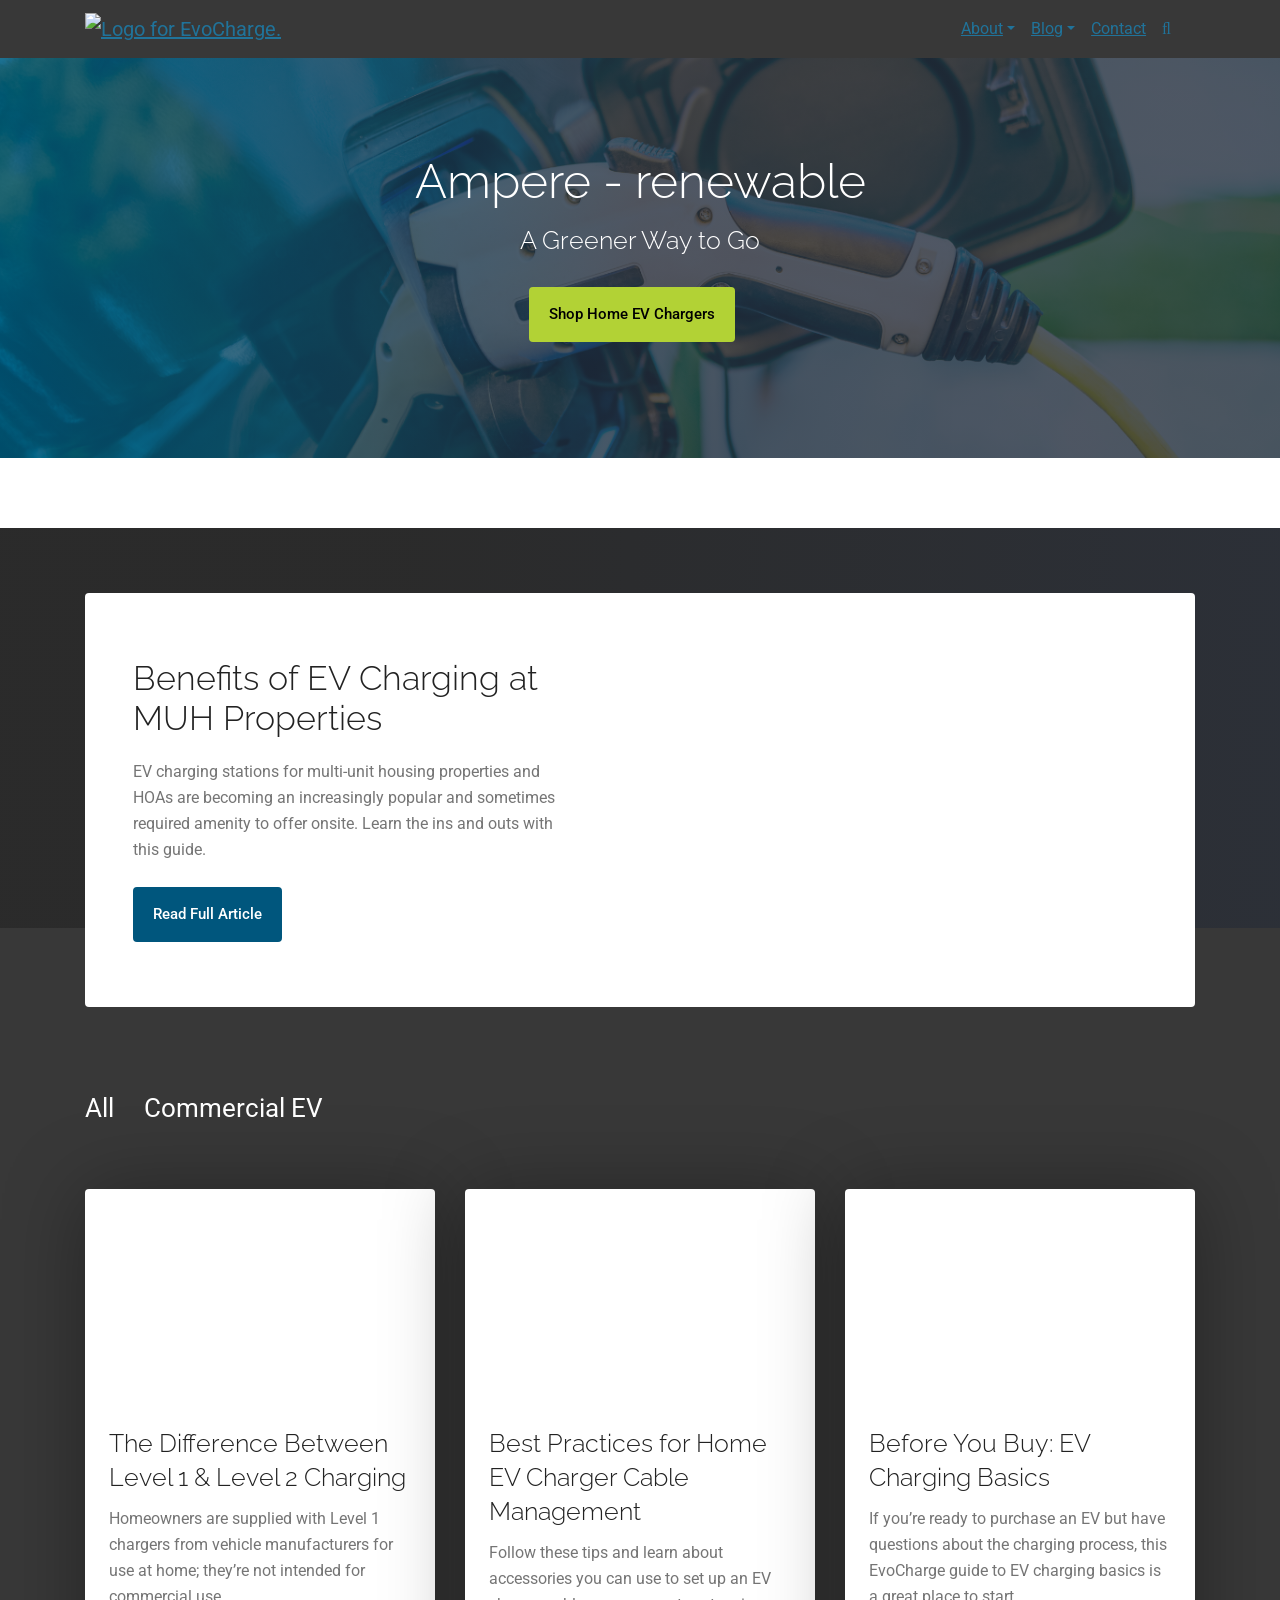
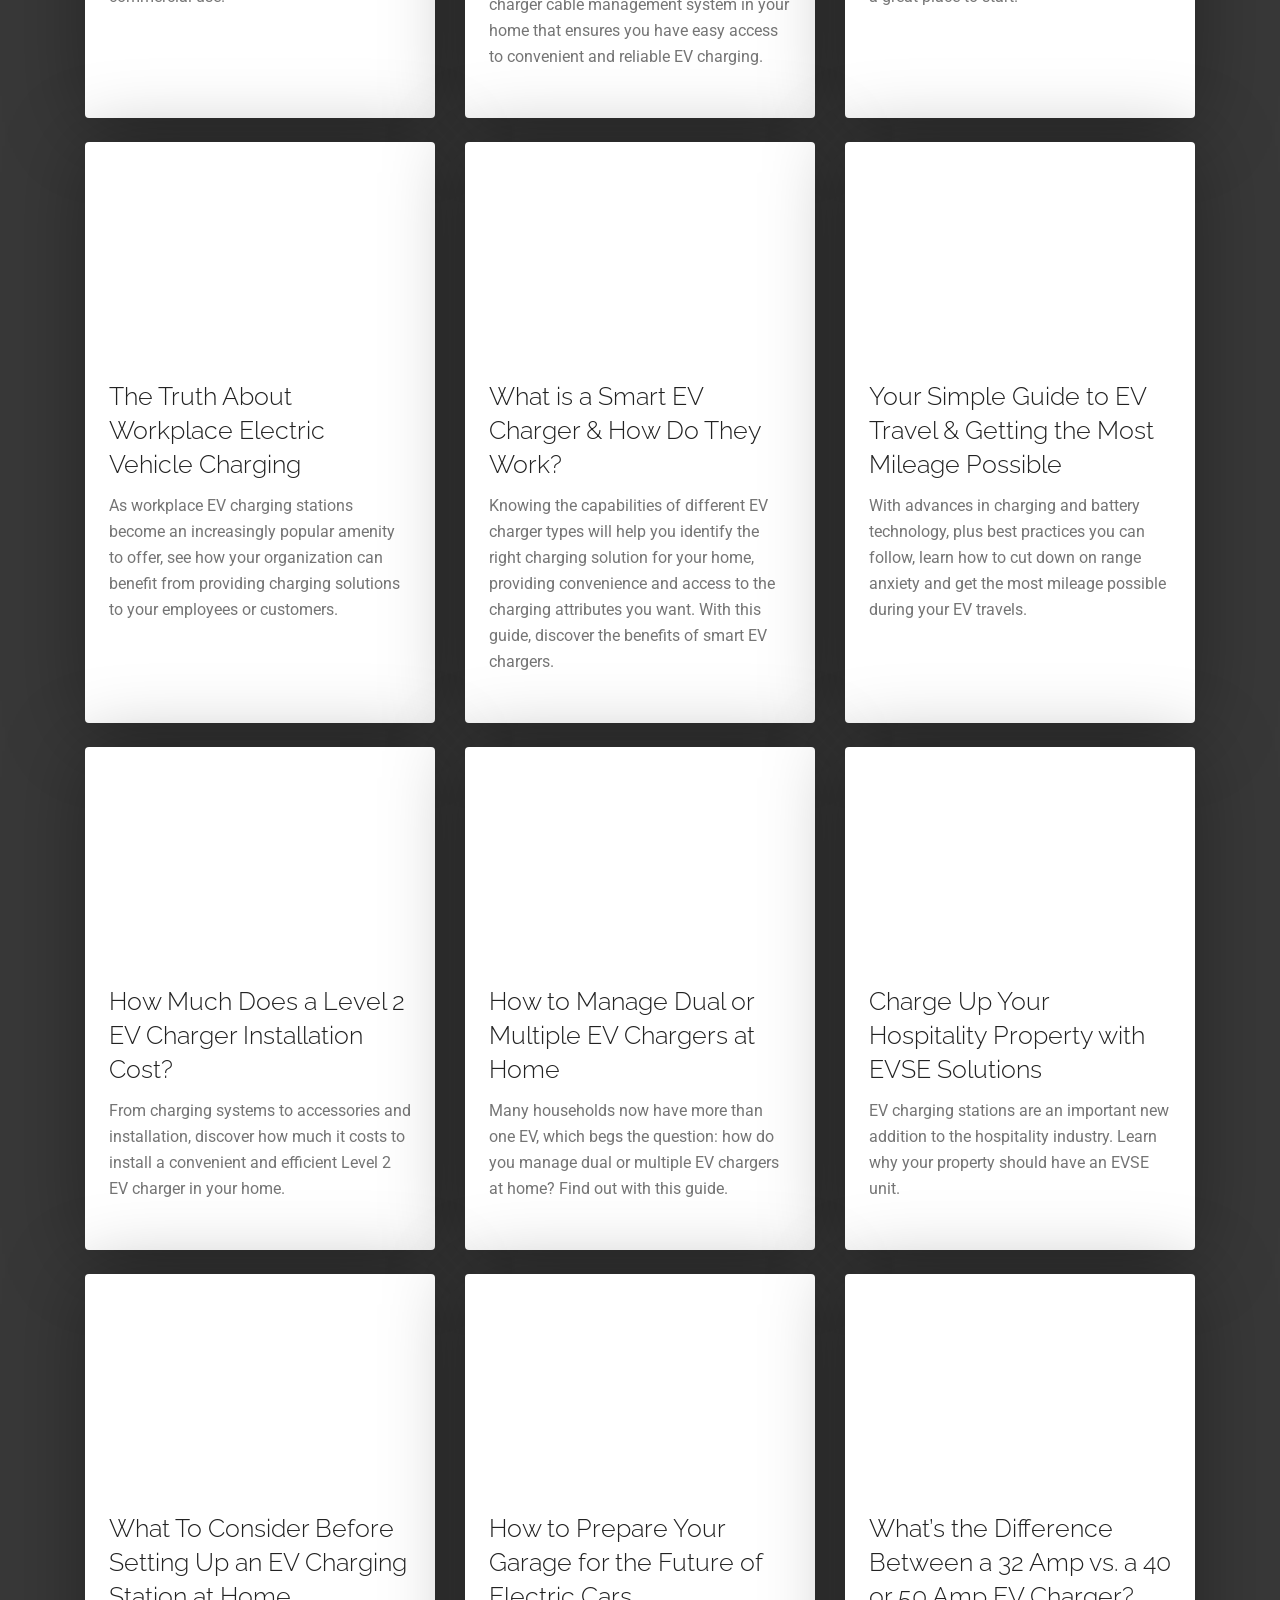
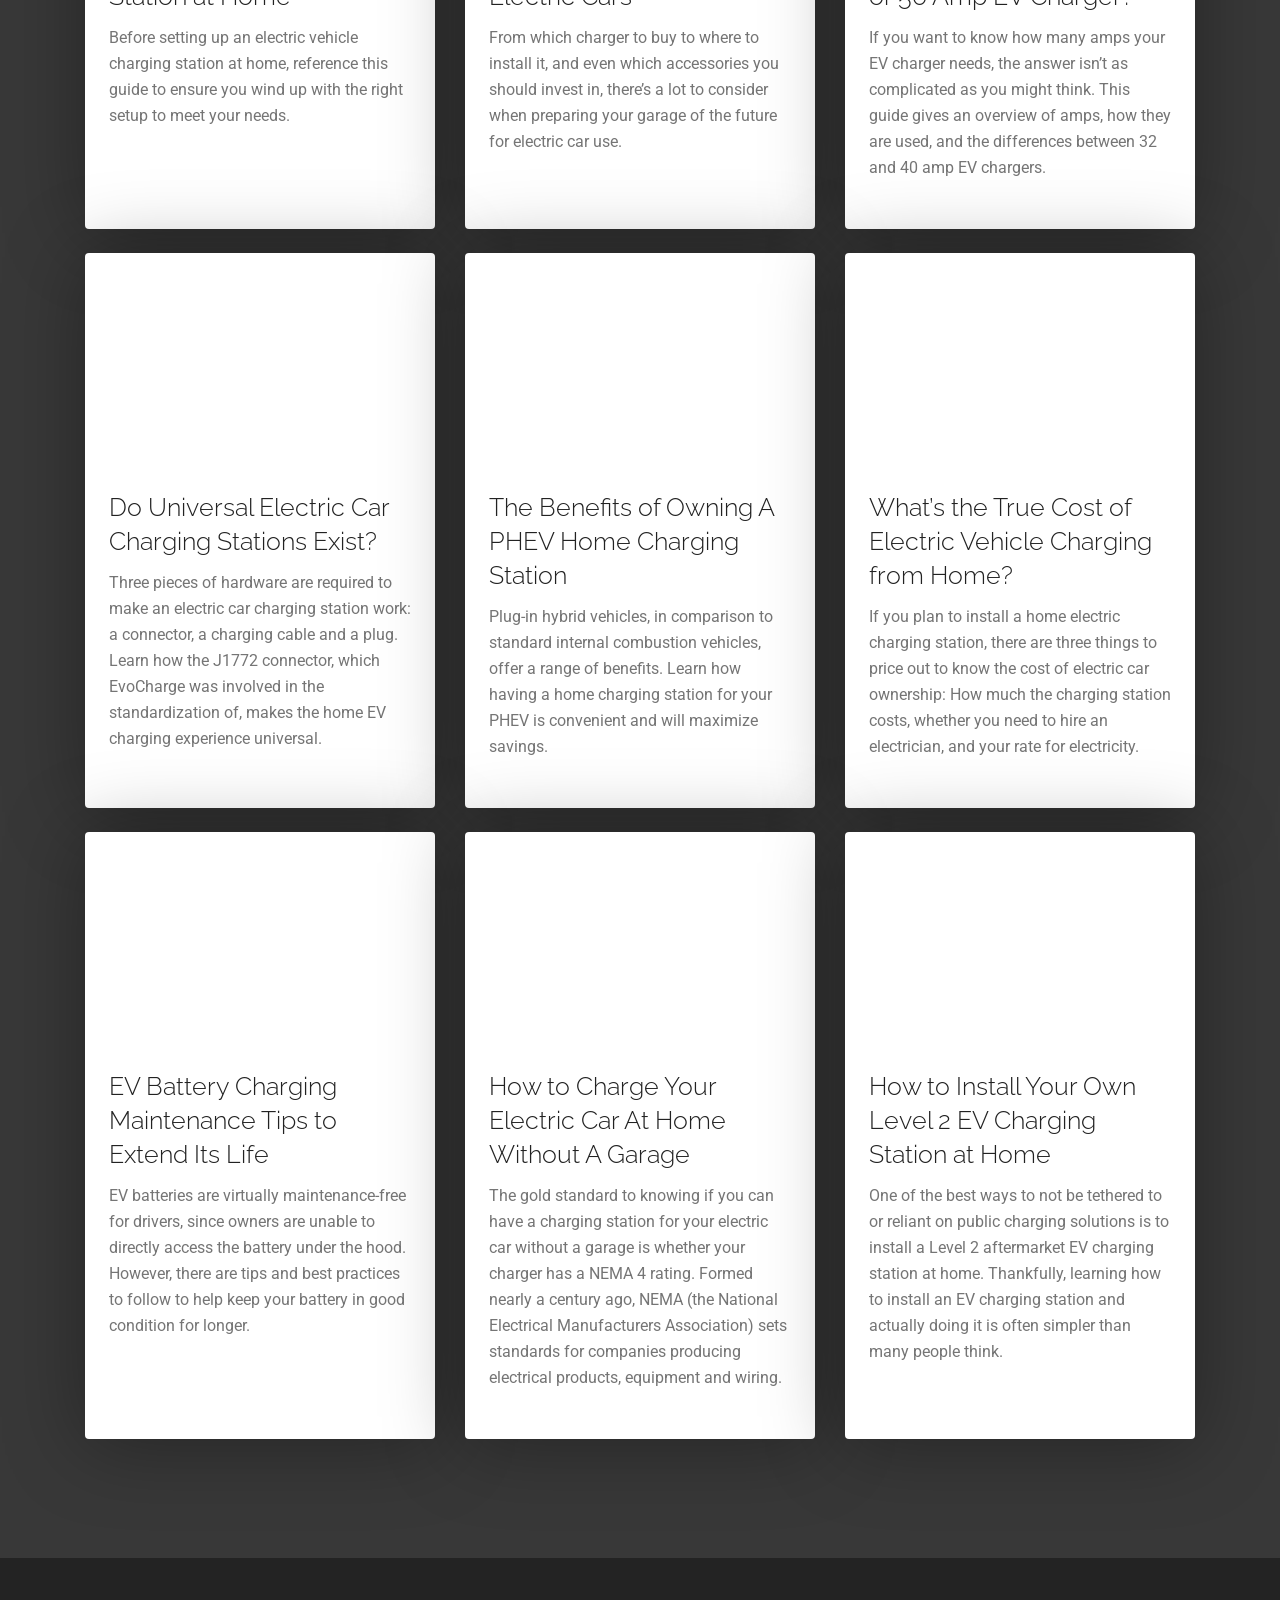
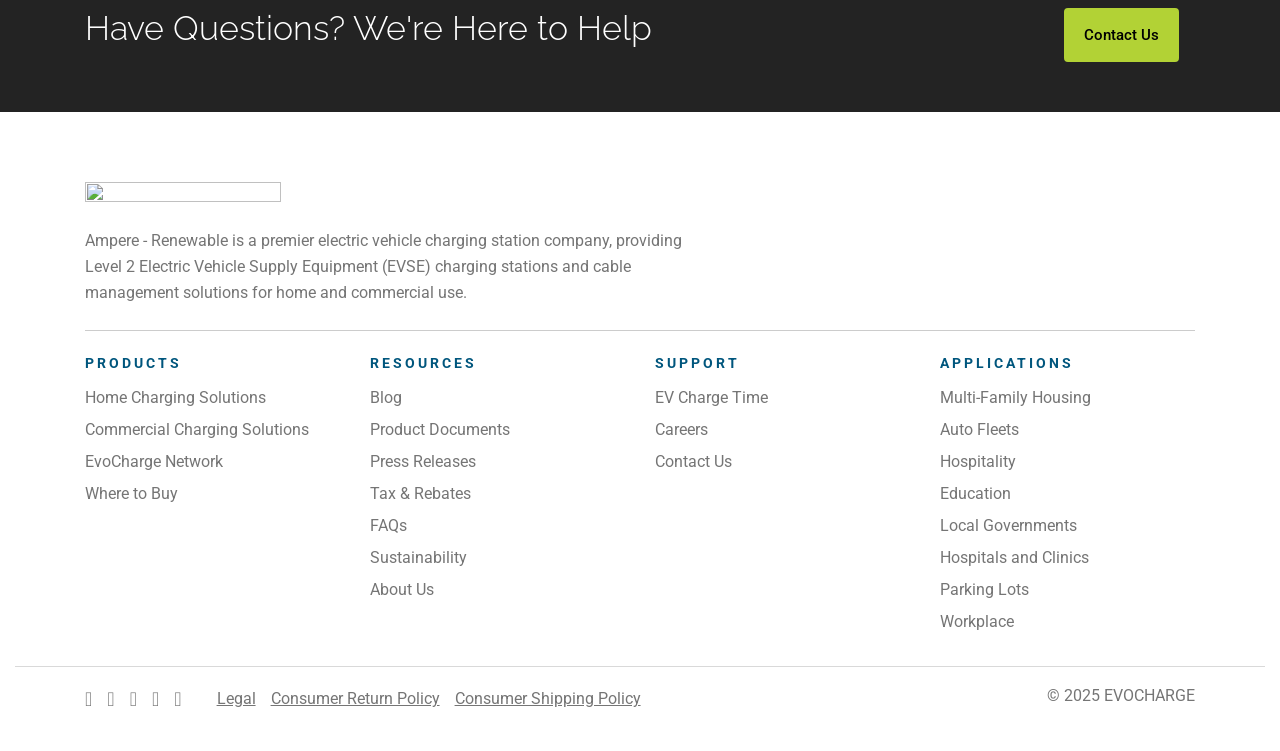
==== index.html @ 539e7000 "Update index.html" ====
<!DOCTYPE html><html lang="en-US" dir="ltr"><head>
	<meta charset="UTF-8">
	<meta name="viewport" content="width=device-width, initial-scale=1">
	<meta name="facebook-domain-verification" content="o7pepj45uoqfa24l584joocfqp0qdh">
	<link rel="profile" href="http://gmpg.org/xfn/11">
	<link rel="pingback" href="https://evocharge.com/xmlrpc.php">

	<!--preload custom font-->
<!-- use these when we have fonts
	<link rel="preload" as="font" crossorigin="anonymous" href="SpaceGrotesk-Regular.woff2">
	<link rel="preload" as="font" crossorigin="anonymous" href="SpaceGrotesk-SemiBold.woff2">-->

	<link rel="preconnect" href="https://fonts.gstatic.com">
	<link href="https://fonts.googleapis.com/css2?family=Raleway:ital,wght@0,400;0,500;0,700;1,400&family=Roboto:wght@300;400;500;700&display=swap" rel="stylesheet">

	<meta name="robots" content="index, follow, max-image-preview:large, max-snippet:-1, max-video-preview:-1">
	<style>img:is([sizes="auto" i], [sizes^="auto," i]) { contain-intrinsic-size: 3000px 1500px }</style>
	
<!-- Google Tag Manager for WordPress by gtm4wp.com -->
<script data-cfasync="false" data-pagespeed-no-defer="">
	var gtm4wp_datalayer_name = "dataLayer";
	var dataLayer = dataLayer || [];
	const gtm4wp_use_sku_instead = false;
	const gtm4wp_currency = 'USD';
	const gtm4wp_product_per_impression = 10;
	const gtm4wp_clear_ecommerce = false;
</script>
<!-- End Google Tag Manager for WordPress by gtm4wp.com -->
	<!-- This site is optimized with the Yoast SEO plugin v25.0 - https://yoast.com/wordpress/plugins/seo/ -->
	<title>Ampere - Renewable</title>
	<meta name="description" content="If you’re looking for a faster Level 2 EV charging solution for your home or commercial property, EvoCharge has the complete solution for you. Learn more here.">
	<link rel="canonical" href="https://evocharge.com/">
	<meta property="og:locale" content="en_US">
	<meta property="og:type" content="website">
	<meta property="og:title" content="EvoCharge: Electric Vehicle (EV) Charging Stations & Solutions">
	<meta property="og:description" content="If you’re looking for a faster Level 2 EV charging solution for your home or commercial property, EvoCharge has the complete solution for you. Learn more here.">
	<meta property="og:url" content="https://evocharge.com/">
	<meta property="og:site_name" content="EvoCharge">
	<meta property="article:publisher" content="https://www.facebook.com/EVoChargeInc/">
	<meta property="article:modified_time" content="2025-05-06T18:19:11+00:00">
	<meta name="twitter:card" content="summary_large_image">
	<meta name="twitter:site" content="@evocharge">
	<script type="application/ld+json" class="yoast-schema-graph">{"@context":"https://schema.org","@graph":[{"@type":"WebPage","@id":"https://evocharge.com/","url":"https://evocharge.com/","name":"EvoCharge: Electric Vehicle (EV) Charging Stations & Solutions","isPartOf":{"@id":"https://evocharge.com/#website"},"about":{"@id":"https://evocharge.com/#organization"},"datePublished":"2021-01-05T02:26:19+00:00","dateModified":"2025-05-06T18:19:11+00:00","description":"If you’re looking for a faster Level 2 EV charging solution for your home or commercial property, EvoCharge has the complete solution for you. Learn more here.","breadcrumb":{"@id":"https://evocharge.com/#breadcrumb"},"inLanguage":"en-US","potentialAction":[{"@type":"ReadAction","target":["https://evocharge.com/"]}]},{"@type":"BreadcrumbList","@id":"https://evocharge.com/#breadcrumb","itemListElement":[{"@type":"ListItem","position":1,"name":"Home"}]},{"@type":"WebSite","@id":"https://evocharge.com/#website","url":"https://evocharge.com/","name":"EvoCharge","description":"","publisher":{"@id":"https://evocharge.com/#organization"},"potentialAction":[{"@type":"SearchAction","target":{"@type":"EntryPoint","urlTemplate":"https://evocharge.com/?s={search_term_string}"},"query-input":{"@type":"PropertyValueSpecification","valueRequired":true,"valueName":"search_term_string"}}],"inLanguage":"en-US"},{"@type":"Organization","@id":"https://evocharge.com/#organization","name":"EvoCharge","url":"https://evocharge.com/","logo":{"@type":"ImageObject","inLanguage":"en-US","@id":"https://evocharge.com/#/schema/logo/image/","url":"https://evocharge.com/wp-content/uploads/2021/02/cropped-Favicon.png","contentUrl":"https://evocharge.com/wp-content/uploads/2021/02/cropped-Favicon.png","width":512,"height":512,"caption":"EvoCharge"},"image":{"@id":"https://evocharge.com/#/schema/logo/image/"},"sameAs":["https://www.facebook.com/EVoChargeInc/","https://x.com/evocharge","https://www.linkedin.com/company/evocharge/","https://www.youtube.com/c/Evocharge"]}]}</script>
	<!-- / Yoast SEO plugin. -->


<link rel="dns-prefetch" href="//static.klaviyo.com">
<link rel="alternate" type="application/rss+xml" title="EvoCharge � Feed" href="https://evocharge.com/feed/">
<link rel="alternate" type="application/rss+xml" title="EvoCharge � Comments Feed" href="https://evocharge.com/comments/feed/">
<script type="text/javascript">
/* <![CDATA[ */
window._wpemojiSettings = {"baseUrl":"https:\/\/s.w.org\/images\/core\/emoji\/15.1.0\/72x72\/","ext":".png","svgUrl":"https:\/\/s.w.org\/images\/core\/emoji\/15.1.0\/svg\/","svgExt":".svg","source":{"concatemoji":"https:\/\/evocharge.com\/wp-includes\/js\/wp-emoji-release.min.js?ver=6.8"}};
/*! This file is auto-generated */
!function(i,n){var o,s,e;function c(e){try{var t={supportTests:e,timestamp:(new Date).valueOf()};sessionStorage.setItem(o,JSON.stringify(t))}catch(e){}}function p(e,t,n){e.clearRect(0,0,e.canvas.width,e.canvas.height),e.fillText(t,0,0);var t=new Uint32Array(e.getImageData(0,0,e.canvas.width,e.canvas.height).data),r=(e.clearRect(0,0,e.canvas.width,e.canvas.height),e.fillText(n,0,0),new Uint32Array(e.getImageData(0,0,e.canvas.width,e.canvas.height).data));return t.every(function(e,t){return e===r[t]})}function u(e,t,n){switch(t){case"flag":return n(e,"\ud83c\udff3\ufe0f\u200d\u26a7\ufe0f","\ud83c\udff3\ufe0f\u200b\u26a7\ufe0f")?!1:!n(e,"\ud83c\uddfa\ud83c\uddf3","\ud83c\uddfa\u200b\ud83c\uddf3")&&!n(e,"\ud83c\udff4\udb40\udc67\udb40\udc62\udb40\udc65\udb40\udc6e\udb40\udc67\udb40\udc7f","\ud83c\udff4\u200b\udb40\udc67\u200b\udb40\udc62\u200b\udb40\udc65\u200b\udb40\udc6e\u200b\udb40\udc67\u200b\udb40\udc7f");case"emoji":return!n(e,"\ud83d\udc26\u200d\ud83d\udd25","\ud83d\udc26\u200b\ud83d\udd25")}return!1}function f(e,t,n){var r="undefined"!=typeof WorkerGlobalScope&&self instanceof WorkerGlobalScope?new OffscreenCanvas(300,150):i.createElement("canvas"),a=r.getContext("2d",{willReadFrequently:!0}),o=(a.textBaseline="top",a.font="600 32px Arial",{});return e.forEach(function(e){o[e]=t(a,e,n)}),o}function t(e){var t=i.createElement("script");t.src=e,t.defer=!0,i.head.appendChild(t)}"undefined"!=typeof Promise&&(o="wpEmojiSettingsSupports",s=["flag","emoji"],n.supports={everything:!0,everythingExceptFlag:!0},e=new Promise(function(e){i.addEventListener("DOMContentLoaded",e,{once:!0})}),new Promise(function(t){var n=function(){try{var e=JSON.parse(sessionStorage.getItem(o));if("object"==typeof e&&"number"==typeof e.timestamp&&(new Date).valueOf()<e.timestamp+604800&&"object"==typeof e.supportTests)return e.supportTests}catch(e){}return null}();if(!n){if("undefined"!=typeof Worker&&"undefined"!=typeof OffscreenCanvas&&"undefined"!=typeof URL&&URL.createObjectURL&&"undefined"!=typeof Blob)try{var e="postMessage("+f.toString()+"("+[JSON.stringify(s),u.toString(),p.toString()].join(",")+"));",r=new Blob([e],{type:"text/javascript"}),a=new Worker(URL.createObjectURL(r),{name:"wpTestEmojiSupports"});return void(a.onmessage=function(e){c(n=e.data),a.terminate(),t(n)})}catch(e){}c(n=f(s,u,p))}t(n)}).then(function(e){for(var t in e)n.supports[t]=e[t],n.supports.everything=n.supports.everything&&n.supports[t],"flag"!==t&&(n.supports.everythingExceptFlag=n.supports.everythingExceptFlag&&n.supports[t]);n.supports.everythingExceptFlag=n.supports.everythingExceptFlag&&!n.supports.flag,n.DOMReady=!1,n.readyCallback=function(){n.DOMReady=!0}}).then(function(){return e}).then(function(){var e;n.supports.everything||(n.readyCallback(),(e=n.source||{}).concatemoji?t(e.concatemoji):e.wpemoji&&e.twemoji&&(t(e.twemoji),t(e.wpemoji)))}))}((window,document),window._wpemojiSettings);
/* ]]> */
</script>
<link rel="stylesheet" id="cfw-blocks-styles-css" href="blocks-styles.css" type="text/css" media="all">
<link rel="stylesheet" id="woofs-blocks-css" href="blocks.css" type="text/css" media="all">
<style id="wp-emoji-styles-inline-css" type="text/css">

	img.wp-smiley, img.emoji {
		display: inline !important;
		border: none !important;
		box-shadow: none !important;
		height: 1em !important;
		width: 1em !important;
		margin: 0 0.07em !important;
		vertical-align: -0.1em !important;
		background: none !important;
		padding: 0 !important;
	}
</style>
<link rel="stylesheet" id="wp-block-library-css" href="style.min_3.css" type="text/css" media="all">
<style id="classic-theme-styles-inline-css" type="text/css">
/*! This file is auto-generated */
.wp-block-button__link{color:#fff;background-color:#32373c;border-radius:9999px;box-shadow:none;text-decoration:none;padding:calc(.667em + 2px) calc(1.333em + 2px);font-size:1.125em}.wp-block-file__button{background:#32373c;color:#fff;text-decoration:none}
</style>
<style id="safe-svg-svg-icon-style-inline-css" type="text/css">
.safe-svg-cover{text-align:center}.safe-svg-cover .safe-svg-inside{display:inline-block;max-width:100%}.safe-svg-cover svg{height:100%;max-height:100%;max-width:100%;width:100%}

</style>
<style id="filebird-block-filebird-gallery-style-inline-css" type="text/css">
ul.filebird-block-filebird-gallery{margin:auto!important;padding:0!important;width:100%}ul.filebird-block-filebird-gallery.layout-grid{display:grid;grid-gap:20px;align-items:stretch;grid-template-columns:repeat(var(--columns),1fr);justify-items:stretch}ul.filebird-block-filebird-gallery.layout-grid li img{border:1px solid #ccc;box-shadow:2px 2px 6px 0 rgba(0,0,0,.3);height:100%;max-width:100%;-o-object-fit:cover;object-fit:cover;width:100%}ul.filebird-block-filebird-gallery.layout-masonry{-moz-column-count:var(--columns);-moz-column-gap:var(--space);column-gap:var(--space);-moz-column-width:var(--min-width);columns:var(--min-width) var(--columns);display:block;overflow:auto}ul.filebird-block-filebird-gallery.layout-masonry li{margin-bottom:var(--space)}ul.filebird-block-filebird-gallery li{list-style:none}ul.filebird-block-filebird-gallery li figure{height:100%;margin:0;padding:0;position:relative;width:100%}ul.filebird-block-filebird-gallery li figure figcaption{background:linear-gradient(0deg,rgba(0,0,0,.7),rgba(0,0,0,.3) 70%,transparent);bottom:0;box-sizing:border-box;color:#fff;font-size:.8em;margin:0;max-height:100%;overflow:auto;padding:3em .77em .7em;position:absolute;text-align:center;width:100%;z-index:2}ul.filebird-block-filebird-gallery li figure figcaption a{color:inherit}

</style>
<style id="global-styles-inline-css" type="text/css">
:root{--wp--preset--aspect-ratio--square: 1;--wp--preset--aspect-ratio--4-3: 4/3;--wp--preset--aspect-ratio--3-4: 3/4;--wp--preset--aspect-ratio--3-2: 3/2;--wp--preset--aspect-ratio--2-3: 2/3;--wp--preset--aspect-ratio--16-9: 16/9;--wp--preset--aspect-ratio--9-16: 9/16;--wp--preset--color--black: #000;--wp--preset--color--cyan-bluish-gray: #abb8c3;--wp--preset--color--white: #fff;--wp--preset--color--pale-pink: #f78da7;--wp--preset--color--vivid-red: #cf2e2e;--wp--preset--color--luminous-vivid-orange: #ff6900;--wp--preset--color--luminous-vivid-amber: #fcb900;--wp--preset--color--light-green-cyan: #7bdcb5;--wp--preset--color--vivid-green-cyan: #00d084;--wp--preset--color--pale-cyan-blue: #8ed1fc;--wp--preset--color--vivid-cyan-blue: #0693e3;--wp--preset--color--vivid-purple: #9b51e0;--wp--preset--color--alto: #ddd;--wp--preset--color--blue: #21759b;--wp--preset--color--cod-gray: #111;--wp--preset--color--dove-gray: #666;--wp--preset--color--gallery: #eee;--wp--preset--color--gray: #808080;--wp--preset--color--gray-alt: #929292;--wp--preset--color--light-yellow: #fff9c0;--wp--preset--color--mineshaft: #333;--wp--preset--color--silver: #ccc;--wp--preset--color--silver-chalice: #aaa;--wp--preset--color--whitesmoke: #f1f1f1;--wp--preset--gradient--vivid-cyan-blue-to-vivid-purple: linear-gradient(135deg,rgba(6,147,227,1) 0%,rgb(155,81,224) 100%);--wp--preset--gradient--light-green-cyan-to-vivid-green-cyan: linear-gradient(135deg,rgb(122,220,180) 0%,rgb(0,208,130) 100%);--wp--preset--gradient--luminous-vivid-amber-to-luminous-vivid-orange: linear-gradient(135deg,rgba(252,185,0,1) 0%,rgba(255,105,0,1) 100%);--wp--preset--gradient--luminous-vivid-orange-to-vivid-red: linear-gradient(135deg,rgba(255,105,0,1) 0%,rgb(207,46,46) 100%);--wp--preset--gradient--very-light-gray-to-cyan-bluish-gray: linear-gradient(135deg,rgb(238,238,238) 0%,rgb(169,184,195) 100%);--wp--preset--gradient--cool-to-warm-spectrum: linear-gradient(135deg,rgb(74,234,220) 0%,rgb(151,120,209) 20%,rgb(207,42,186) 40%,rgb(238,44,130) 60%,rgb(251,105,98) 80%,rgb(254,248,76) 100%);--wp--preset--gradient--blush-light-purple: linear-gradient(135deg,rgb(255,206,236) 0%,rgb(152,150,240) 100%);--wp--preset--gradient--blush-bordeaux: linear-gradient(135deg,rgb(254,205,165) 0%,rgb(254,45,45) 50%,rgb(107,0,62) 100%);--wp--preset--gradient--luminous-dusk: linear-gradient(135deg,rgb(255,203,112) 0%,rgb(199,81,192) 50%,rgb(65,88,208) 100%);--wp--preset--gradient--pale-ocean: linear-gradient(135deg,rgb(255,245,203) 0%,rgb(182,227,212) 50%,rgb(51,167,181) 100%);--wp--preset--gradient--electric-grass: linear-gradient(135deg,rgb(202,248,128) 0%,rgb(113,206,126) 100%);--wp--preset--gradient--midnight: linear-gradient(135deg,rgb(2,3,129) 0%,rgb(40,116,252) 100%);--wp--preset--font-size--small: 12px;--wp--preset--font-size--medium: 20px;--wp--preset--font-size--large: 36px;--wp--preset--font-size--x-large: 42px;--wp--preset--font-size--normal: 16px;--wp--preset--font-size--huge: 50px;--wp--preset--spacing--20: 0.44rem;--wp--preset--spacing--30: 0.67rem;--wp--preset--spacing--40: 1rem;--wp--preset--spacing--50: 1.5rem;--wp--preset--spacing--60: 2.25rem;--wp--preset--spacing--70: 3.38rem;--wp--preset--spacing--80: 5.06rem;--wp--preset--shadow--natural: 6px 6px 9px rgba(0, 0, 0, 0.2);--wp--preset--shadow--deep: 12px 12px 50px rgba(0, 0, 0, 0.4);--wp--preset--shadow--sharp: 6px 6px 0px rgba(0, 0, 0, 0.2);--wp--preset--shadow--outlined: 6px 6px 0px -3px rgba(255, 255, 255, 1), 6px 6px rgba(0, 0, 0, 1);--wp--preset--shadow--crisp: 6px 6px 0px rgba(0, 0, 0, 1);}:where(.is-layout-flex){gap: 0.5em;}:where(.is-layout-grid){gap: 0.5em;}body .is-layout-flex{display: flex;}.is-layout-flex{flex-wrap: wrap;align-items: center;}.is-layout-flex > :is(*, div){margin: 0;}body .is-layout-grid{display: grid;}.is-layout-grid > :is(*, div){margin: 0;}:where(.wp-block-columns.is-layout-flex){gap: 2em;}:where(.wp-block-columns.is-layout-grid){gap: 2em;}:where(.wp-block-post-template.is-layout-flex){gap: 1.25em;}:where(.wp-block-post-template.is-layout-grid){gap: 1.25em;}.has-black-color{color: var(--wp--preset--color--black) !important;}.has-cyan-bluish-gray-color{color: var(--wp--preset--color--cyan-bluish-gray) !important;}.has-white-color{color: var(--wp--preset--color--white) !important;}.has-pale-pink-color{color: var(--wp--preset--color--pale-pink) !important;}.has-vivid-red-color{color: var(--wp--preset--color--vivid-red) !important;}.has-luminous-vivid-orange-color{color: var(--wp--preset--color--luminous-vivid-orange) !important;}.has-luminous-vivid-amber-color{color: var(--wp--preset--color--luminous-vivid-amber) !important;}.has-light-green-cyan-color{color: var(--wp--preset--color--light-green-cyan) !important;}.has-vivid-green-cyan-color{color: var(--wp--preset--color--vivid-green-cyan) !important;}.has-pale-cyan-blue-color{color: var(--wp--preset--color--pale-cyan-blue) !important;}.has-vivid-cyan-blue-color{color: var(--wp--preset--color--vivid-cyan-blue) !important;}.has-vivid-purple-color{color: var(--wp--preset--color--vivid-purple) !important;}.has-black-background-color{background-color: var(--wp--preset--color--black) !important;}.has-cyan-bluish-gray-background-color{background-color: var(--wp--preset--color--cyan-bluish-gray) !important;}.has-white-background-color{background-color: var(--wp--preset--color--white) !important;}.has-pale-pink-background-color{background-color: var(--wp--preset--color--pale-pink) !important;}.has-vivid-red-background-color{background-color: var(--wp--preset--color--vivid-red) !important;}.has-luminous-vivid-orange-background-color{background-color: var(--wp--preset--color--luminous-vivid-orange) !important;}.has-luminous-vivid-amber-background-color{background-color: var(--wp--preset--color--luminous-vivid-amber) !important;}.has-light-green-cyan-background-color{background-color: var(--wp--preset--color--light-green-cyan) !important;}.has-vivid-green-cyan-background-color{background-color: var(--wp--preset--color--vivid-green-cyan) !important;}.has-pale-cyan-blue-background-color{background-color: var(--wp--preset--color--pale-cyan-blue) !important;}.has-vivid-cyan-blue-background-color{background-color: var(--wp--preset--color--vivid-cyan-blue) !important;}.has-vivid-purple-background-color{background-color: var(--wp--preset--color--vivid-purple) !important;}.has-black-border-color{border-color: var(--wp--preset--color--black) !important;}.has-cyan-bluish-gray-border-color{border-color: var(--wp--preset--color--cyan-bluish-gray) !important;}.has-white-border-color{border-color: var(--wp--preset--color--white) !important;}.has-pale-pink-border-color{border-color: var(--wp--preset--color--pale-pink) !important;}.has-vivid-red-border-color{border-color: var(--wp--preset--color--vivid-red) !important;}.has-luminous-vivid-orange-border-color{border-color: var(--wp--preset--color--luminous-vivid-orange) !important;}.has-luminous-vivid-amber-border-color{border-color: var(--wp--preset--color--luminous-vivid-amber) !important;}.has-light-green-cyan-border-color{border-color: var(--wp--preset--color--light-green-cyan) !important;}.has-vivid-green-cyan-border-color{border-color: var(--wp--preset--color--vivid-green-cyan) !important;}.has-pale-cyan-blue-border-color{border-color: var(--wp--preset--color--pale-cyan-blue) !important;}.has-vivid-cyan-blue-border-color{border-color: var(--wp--preset--color--vivid-cyan-blue) !important;}.has-vivid-purple-border-color{border-color: var(--wp--preset--color--vivid-purple) !important;}.has-vivid-cyan-blue-to-vivid-purple-gradient-background{background: var(--wp--preset--gradient--vivid-cyan-blue-to-vivid-purple) !important;}.has-light-green-cyan-to-vivid-green-cyan-gradient-background{background: var(--wp--preset--gradient--light-green-cyan-to-vivid-green-cyan) !important;}.has-luminous-vivid-amber-to-luminous-vivid-orange-gradient-background{background: var(--wp--preset--gradient--luminous-vivid-amber-to-luminous-vivid-orange) !important;}.has-luminous-vivid-orange-to-vivid-red-gradient-background{background: var(--wp--preset--gradient--luminous-vivid-orange-to-vivid-red) !important;}.has-very-light-gray-to-cyan-bluish-gray-gradient-background{background: var(--wp--preset--gradient--very-light-gray-to-cyan-bluish-gray) !important;}.has-cool-to-warm-spectrum-gradient-background{background: var(--wp--preset--gradient--cool-to-warm-spectrum) !important;}.has-blush-light-purple-gradient-background{background: var(--wp--preset--gradient--blush-light-purple) !important;}.has-blush-bordeaux-gradient-background{background: var(--wp--preset--gradient--blush-bordeaux) !important;}.has-luminous-dusk-gradient-background{background: var(--wp--preset--gradient--luminous-dusk) !important;}.has-pale-ocean-gradient-background{background: var(--wp--preset--gradient--pale-ocean) !important;}.has-electric-grass-gradient-background{background: var(--wp--preset--gradient--electric-grass) !important;}.has-midnight-gradient-background{background: var(--wp--preset--gradient--midnight) !important;}.has-small-font-size{font-size: var(--wp--preset--font-size--small) !important;}.has-medium-font-size{font-size: var(--wp--preset--font-size--medium) !important;}.has-large-font-size{font-size: var(--wp--preset--font-size--large) !important;}.has-x-large-font-size{font-size: var(--wp--preset--font-size--x-large) !important;}
:where(.wp-block-post-template.is-layout-flex){gap: 1.25em;}:where(.wp-block-post-template.is-layout-grid){gap: 1.25em;}
:where(.wp-block-columns.is-layout-flex){gap: 2em;}:where(.wp-block-columns.is-layout-grid){gap: 2em;}
:root :where(.wp-block-pullquote){font-size: 1.5em;line-height: 1.6;}
</style>
<link rel="stylesheet" id="sweetalert2-css" href="sweetalert2.min.css" type="text/css" media="all">
<link rel="stylesheet" id="cf7-popups-frontend-css" href="frontend.css" type="text/css" media="all">
<link rel="stylesheet" id="contact-form-7-css" href="styles.css" type="text/css" media="all">
<link rel="stylesheet" id="reviewx-store-front-font-css-css" href="font.css" type="text/css" media="all">
<link rel="stylesheet" id="reviewx-store-front-icon-font-css-css" href="icon.font.css" type="text/css" media="all">
<link rel="stylesheet" id="reviewx-store-front-css-css" href="widget.css" type="text/css" media="all">
<link rel="stylesheet" id="woo-variation-swatches-css" href="frontend.min.css" type="text/css" media="all">
<style id="woo-variation-swatches-inline-css" type="text/css">
:root {
--wvs-tick:url("data:image/svg+xml;utf8,%3Csvg filter='drop-shadow(0px 0px 2px rgb(0 0 0 / .8))' xmlns='http://www.w3.org/2000/svg'  viewBox='0 0 30 30'%3E%3Cpath fill='none' stroke='%23ffffff' stroke-linecap='round' stroke-linejoin='round' stroke-width='4' d='M4 16L11 23 27 7'/%3E%3C/svg%3E");

--wvs-cross:url("data:image/svg+xml;utf8,%3Csvg filter='drop-shadow(0px 0px 5px rgb(255 255 255 / .6))' xmlns='http://www.w3.org/2000/svg' width='72px' height='72px' viewBox='0 0 24 24'%3E%3Cpath fill='none' stroke='%23ff0000' stroke-linecap='round' stroke-width='0.6' d='M5 5L19 19M19 5L5 19'/%3E%3C/svg%3E");
--wvs-single-product-item-width:30px;
--wvs-single-product-item-height:30px;
--wvs-single-product-item-font-size:16px}
</style>
<link rel="stylesheet" id="woofs-frontend-css" href="frontend_1.css" type="text/css" media="all">
<link rel="stylesheet" id="brands-styles-css" href="brands.css" type="text/css" media="all">
<link rel="stylesheet" id="rocket55-fontawesome-brands-css" href="brands.min.css" type="text/css" media="all">
<link rel="stylesheet" id="rocket55-fontawesome-solid-css" href="regular.min.css" type="text/css" media="all">
<link rel="stylesheet" id="rocket55-fontawesome-shim-css" href="v5-font-face.min.css" type="text/css" media="all">
<link rel="stylesheet" id="rocket55-fontawesome-base-css" href="fontawesome.min.css" type="text/css" media="all">
<link rel="stylesheet" id="rocket55-style-css" href="style.min_4.css" type="text/css" media="all">
<link rel="stylesheet" id="tablepress-default-css" href="tablepress-combined.min.css" type="text/css" media="all">
<link rel="stylesheet" id="wc_j_upsellator_css-css" href="upsellator-style.css" type="text/css" media="all">
<style id="wc_j_upsellator_css-inline-css" type="text/css">
               
				:root{					
					--font-color:#3E3E3E;
					--item-count-background:#b2d235;
					--item-count-color:#FFFFFF;
					--modal-bg-color:#FFFFFF;
					--button-color:#b2d235;
					--font-button-color:#FFFFFF;				
					--wcj-button-color-hover:#aace33;
					--wcj-button-font-color-hover:#3E3E3E;		
					--shipping_bar_bar_background:#0a0a0a;
					--shipping_bar_bar_background_empty:#fbfbfb;
					--shipping_bar_success_background:#9dc192;	
					--free-gift-color:#b2d235;	
					--gift-text-color:#FFFFFF;
					--upsell-color:#b2d235;	
					--upsell-text-color:#FFFFFF;
					--upsell-modal-close:#3E3E3E;	
					--upsell-modal-close-text:#FFFFFF;
					--base_font_size:15px;	
					--modal-cart-image-ratio:1.2;				
				}
</style>
<link rel="stylesheet" id="wcwl_frontend-css" href="wcwl_frontend.min.css" type="text/css" media="all">
<link rel="stylesheet" id="dashicons-css" href="dashicons.min.css" type="text/css" media="all">
<style id="dashicons-inline-css" type="text/css">
[data-font="Dashicons"]:before {font-family: 'Dashicons' !important;content: attr(data-icon) !important;speak: none !important;font-weight: normal !important;font-variant: normal !important;text-transform: none !important;line-height: 1 !important;font-style: normal !important;-webkit-font-smoothing: antialiased !important;-moz-osx-font-smoothing: grayscale !important;}
</style>
<script type="text/javascript" src="js/jquery.min.js" id="jquery-core-js"></script>
<script type="text/javascript" src="js/jquery-migrate.min.js" id="jquery-migrate-js"></script>
<script type="text/javascript" id="wc-settings-dep-in-header-js-after">
/* <![CDATA[ */
console.warn( "Scripts that have a dependency on [wc-settings, wc-blocks-checkout] must be loaded in the footer, klaviyo-klaviyo-checkout-block-editor-script was registered to load in the header, but has been switched to load in the footer instead. See https://github.com/woocommerce/woocommerce-gutenberg-products-block/pull/5059" );
console.warn( "Scripts that have a dependency on [wc-settings, wc-blocks-checkout] must be loaded in the footer, klaviyo-klaviyo-checkout-block-view-script was registered to load in the header, but has been switched to load in the footer instead. See https://github.com/woocommerce/woocommerce-gutenberg-products-block/pull/5059" );
/* ]]> */
</script>
<link rel="https://api.w.org/" href="https://evocharge.com/wp-json/"><link rel="alternate" title="JSON" type="application/json" href="https://evocharge.com/wp-json/wp/v2/pages/2"><link rel="EditURI" type="application/rsd+xml" title="RSD" href="https://evocharge.com/xmlrpc.php?rsd">
<meta name="generator" content="WordPress 6.8">
<meta name="generator" content="WooCommerce 9.8.3">
<link rel="shortlink" href="https://evocharge.com/">
<link rel="alternate" title="oEmbed (JSON)" type="application/json+oembed" href="https://evocharge.com/wp-json/oembed/1.0/embed?url=https%3A%2F%2Fevocharge.com%2F">
<link rel="alternate" title="oEmbed (XML)" type="text/xml+oembed" href="https://evocharge.com/wp-json/oembed/1.0/embed?url=https%3A%2F%2Fevocharge.com%2F&format=xml">
<script type="application/ld+json">{"@context":"https:\/\/schema.org\/"}</script><!-- Stream WordPress user activity plugin v4.1.1 -->

<!-- This website runs the Product Feed PRO for WooCommerce by AdTribes.io plugin - version 13.4.3 -->
		<script>
			if ('undefined' === typeof _affirm_config) {
				var _affirm_config = {
					public_api_key: "8S6OOY01KLYQ53M5",
					script: "https://www.affirm.com/js/v2/affirm.js",
					locale: "en_US",
					country_code: "USA",

				};
				(function(l, g, m, e, a, f, b) {
					var d, c = l[m] || {},
						h = document.createElement(f),
						n = document.getElementsByTagName(f)[0],
						k = function(a, b, c) {
							return function() {
								a[b]._.push([c, arguments])
							}
						};
					c[e] = k(c, e, "set");
					d = c[e];
					c[a] = {};
					c[a]._ = [];
					d._ = [];
					c[a][b] = k(c, a, b);
					a = 0;
					for (
						b = "set add save post open " +
							"empty reset on off trigger ready setProduct"
							.split(" ");
						a < b.length; a++
					) d[b[a]] = k(c, e, b[a]);
					a = 0;
					for (b = ["get", "token", "url", "items"]; a < b.length; a++)
						d[b[a]] = function() {};
					h.async = !0;
					h.src = g[f];
					n.parentNode.insertBefore(h, n);
					delete g[f];
					d(g);
					l[m] = c
				})(
					window,
					_affirm_config,
					"affirm",
					"checkout",
					"ui",
					"script",
					"ready"
				);
			}
		</script>
		
<!-- Google Tag Manager for WordPress by gtm4wp.com -->
<!-- GTM Container placement set to off -->
<script data-cfasync="false" data-pagespeed-no-defer="" type="text/javascript">
	var dataLayer_content = {"pagePostType":"frontpage","pagePostType2":"single-page","pagePostAuthor":"rocket55","customerTotalOrders":0,"customerTotalOrderValue":0,"customerFirstName":"","customerLastName":"","customerBillingFirstName":"","customerBillingLastName":"","customerBillingCompany":"","customerBillingAddress1":"","customerBillingAddress2":"","customerBillingCity":"","customerBillingState":"","customerBillingPostcode":"","customerBillingCountry":"","customerBillingEmail":"","customerBillingEmailHash":"","customerBillingPhone":"","customerShippingFirstName":"","customerShippingLastName":"","customerShippingCompany":"","customerShippingAddress1":"","customerShippingAddress2":"","customerShippingCity":"","customerShippingState":"","customerShippingPostcode":"","customerShippingCountry":"","cartContent":{"totals":{"applied_coupons":[],"discount_total":0,"subtotal":0,"total":0},"items":[]}};
	dataLayer.push( dataLayer_content );
</script>
<script>
	console.warn && console.warn("[GTM4WP] Google Tag Manager container code placement set to OFF !!!");
	console.warn && console.warn("[GTM4WP] Data layer codes are active but GTM container must be loaded using custom coding !!!");
</script>
<!-- End Google Tag Manager for WordPress by gtm4wp.com -->	<noscript><style>.woocommerce-product-gallery{ opacity: 1 !important; }</style></noscript>
	
        <style type="text/css">

            /*
             * ReviewX - Reviews Overview
             */
            #rvx-storefront-widget p.rvx-rating-out-of,
            p.rvx-rating-out-of{
                color: #424242 !important;
                font-size: 43.942px !important;
            }

            #rvx-storefront-widget span.rvx-rating-total,
            span.rvx-rating-total{
                color: #BDBDBD !important;
                font-size: 24px !important;
            }

            #rvx-storefront-widget .rvx-rating-badge,
            .rvx-rating-badge{
                background-color: #22C55E !important;
                color: #FFFFFF !important;
            }

            /*
            #rvx-storefront-widget .rvx-review-form__star-active,
            .rvx-review-form__star-active{
                fill:;
            }
            #rvx-storefront-widget .rvx-review-form__star-active-half-star,
            .rvx-review-form__star-active-half-star{
                stop-color:;
            }
            #rvx-storefront-widget .rvx-aggregation__rating-icon path,
            .rvx-aggregation__rating-icon path{
                fill:;
            }
            #rvx-storefront-widget .rvx-aggregation__rating-icon,
            .rvx-aggregation__rating-icon{
                fill:;
            }
            */
            
            #rvx-storefront-widget p.rvx-total-review,
            p.rvx-total-review{
                color: #424242 !important;
                font-size: 16px !important;
            }

            #rvx-storefront-widget tr.rvx-aggregation__row td span,
            tr.rvx-aggregation__row td span{
                color: #424242 !important;
                font-size: 14px !important;
            }
            #rvx-storefront-widget .rvx-recommendation-count,
            .rvx-recommendation-count{
                background-color: #F5F5F5 !important;
                border:solid 1px #F5F5F5 !important;
                border-radius: 4px !important;
            }
            #rvx-storefront-widget .rvx-recommendation-count p,
            .rvx-recommendation-count p{
                color: #424242 !important;
                font-size: 14px !important;
            }

            #rvx-storefront-widget .rvx-recommendation-count svg,
            .rvx-recommendation-count svg{
                width:14;
                height:14;
            }
            
            #rvx-storefront-widget .rvx-aggregation-multicriteria span,
            .rvx-aggregation-multicriteria span{
                color: #424242 !important;
                font-size: 14px !important;
            }


            /*
             * ReviewX - Filter Buttons
             */
            #rvx-storefront-widget .rvx-review-filter__button,
            .rvx-review-filter__button{
                color: #424242 !important;
                background-color: #F0F0F1 !important;
            }
            #rvx-storefront-widget .rvx-review-filter__button,
            .rvx-review-filter__button{
                border:solid 1px #BDBDBD !important;
                border-radius: 4px !important;
            }
            
            #rvx-storefront-widget .rvx-review-filter-wrapper,
            .rvx-review-filter-wrapper{
                color: #616161 !important;
                background-color: #FFFFFF !important;
                border:solid 1px #FFFFFF !important;
                border-radius: 4px !important;
                font-size: 14px !important;
            }

            #rvx-storefront-widget .rvx-review-filter-wrapper p.rvx-review-filter-wrapper__title,
            .rvx-review-filter-wrapper p.rvx-review-filter-wrapper__title{
                color: #424242 !important;
                font-size: 16px !important;
            }

            #rvx-storefront-widget .rvx-review-filter-wrapper__footer-reset-button,
            .rvx-review-filter-wrapper__footer-reset-button{
                color: #0043DD !important;
                background-color: #FFFFFF !important;
                border:solid 1px #FFFFFF !important;
                border-radius: 4px !important;
            }
            
            #rvx-storefront-widget .rvx-review-filter-wrapper__footer-save-button,
            .rvx-review-filter-wrapper__footer-save-button{
                color: #FFFFFF !important;
                background-color: #0043DD !important;
                border:solid 1px #0043DD !important;
                border-radius: 4px !important;
            }
            

            #rvx-storefront-widget .rvx-review-sort__button,
            .rvx-review-sort__button{
                color: #424242 !important;
                background-color: #F0F0F1 !important;
                border:solid 1px #BDBDBD !important;
                border-radius: 4px !important;
            }

            #rvx-storefront-widget .rvx-review-sort-wrapper__outer,
            .rvx-review-sort-wrapper__outer{
                color: #616161 !important;
                background-color: #FFFFFF !important;
                border:solid 1px #FFFFFF !important;
                border-radius: 4px !important;
                font-size: 14px !important;
            }

            #rvx-storefront-widget .rvx-review-write__button,
            .rvx-review-write__button{
                border:solid 1px #0043DD !important;
                border-radius: 4px !important;
            }

            /*
             * ReviewX - Review Items
             */
            #rvx-storefront-widget .rvx-review-wrapper .rvx-review-card,
            .rvx-review-wrapper .rvx-review-card{
                background-color: #F5F5F5 !important;
                border:solid 1px #F5F5F5 !important;
                border-radius: 6px !important;
                padding: 8px !important;
            }

            #rvx-storefront-widget .rvx-review-wrapper .rvx-review-card .rvx-review-user__name,
            .rvx-review-wrapper .rvx-review-card .rvx-review-user__name{
                color: #424242 !important;
                font-size: 20px !important;
            }
            
            #rvx-storefront-widget .rvx-review-wrapper .rvx-review-card .rvx-review-info__title,
            .rvx-review-wrapper .rvx-review-card .rvx-review-info__title{
                color: #424242 !important;
                font-size: 20px !important;
            }
            
            #rvx-storefront-widget .rvx-review-wrapper .rvx-review-card .rvx-review-info__date,
            .rvx-review-wrapper .rvx-review-card .rvx-review-info__date{
                color: #757575 !important;
                font-size: 14px !important;
            }
            
            #rvx-storefront-widget .rvx-review-wrapper .rvx-review-card .rvx-review-info__feedback,
            .rvx-review-wrapper .rvx-review-card .rvx-review-info__feedback{
                color: #757575 !important;
                font-size: 14px !important;
            }
            
            
            /*
             * ReviewX - Review Form
             */
            #rvx-storefront-widget #rvx-review-form__wrapper,
            #rvx-review-form__wrapper{
                background-color: #F5F5F5 !important;
                border:solid 1px #F5F5F5 !important;
                border-radius: 6px !important;
            }
            
            #rvx-storefront-widget .rvx-review-form__title,
            .rvx-review-form__title{
                color: #424242 !important;
                font-size: 18px !important;
            }
            
            #rvx-storefront-widget .rvx-review-form__product--title,
            .rvx-review-form__product--title{
                color: #424242 !important;
                font-size: 18px !important;
            }
            
            #rvx-storefront-widget .rvx-review-form__multicriteria--name,
            .rvx-review-form__multicriteria--name{
                color: #424242 !important;
                font-size: 16px !important;
            }

            #rvx-storefront-widget .rvx-review-form__title--name,
            .rvx-review-form__title--name{
                color: #424242 !important;
                font-size: 16px !important;
            }
            
            #rvx-storefront-widget .rvx-review-form__description-title,
            .rvx-review-form__description-title{
                color: #424242 !important;
                font-size: 16px !important;
            }
            
            #rvx-storefront-widget .rvx-review-form__user--name,
            .rvx-review-form__user--name{
                color: #424242 !important;
                font-size: 16px !important;
            }
            
            #rvx-storefront-widget .rvx-review-form__email--name,
            .rvx-review-form__email--name{
                color: #424242 !important;
                font-size: 16px !important;
            }
            
            #rvx-storefront-widget .rvx-review-form__attachment--name,
            .rvx-review-form__attachment--name{
                color: #424242 !important;
                font-size: 16px !important;
            }
            
            #rvx-storefront-widget .rvx-review-form__mark-anonymous,
            .rvx-review-form__mark-anonymous{
                color: #424242 !important;
                font-size: 16px !important;
            }
            
            #rvx-storefront-widget .rvx-review-form__recommended--name,
            .rvx-review-form__recommended--name{
                color: #424242 !important;
                font-size: 16px !important;
            }

            #rvx-storefront-widget .rvx-review-form__submit--button,
            .rvx-review-form__submit--button{
                border:solid 1px #0043DD !important;
                border-radius: 6px !important;
            }
        </style>
        <link rel="icon" href="images/EVO-Favicon.jpg" sizes="32x32">
<link rel="icon" href="images/EVO-Favicon.jpg" sizes="192x192">
<link rel="apple-touch-icon" href="images/EVO-Favicon.jpg">
<meta name="msapplication-TileImage" content="https://evocharge.com/wp-content/uploads/2021/05/EVO-Favicon.jpg">

	<!-- Google Tag Manager -->
	<script>
	(function(w, d, s, l, i) {
		w[l] = w[l] || [];
		w[l].push({
			'gtm.start': new Date().getTime(),
			event: 'gtm.js'
		});
		var f = d.getElementsByTagName(s)[0],
			j = d.createElement(s),
			dl = l != 'dataLayer' ? '&l=' + l : '';
		j.async = true;
		j.src =
			'https://www.googletagmanager.com/gtm.js?id=' + i + dl;
		f.parentNode.insertBefore(j, f);
	})(window, document, 'script', 'dataLayer', 'GTM-PDL3Q9T');
	</script>
	<!-- End Google Tag Manager -->

	<script>var w=window;var p = w.location.protocol;if(p.indexOf("http") < 0){p = "http"+":";}var d = document;var f = d.getElementsByTagName('script')[0],s = d.createElement('script');s.type = 'text/javascript'; s.async = false; if (s.readyState){s.onreadystatechange = function(){if (s.readyState=="loaded"||s.readyState == "complete"){s.onreadystatechange = null;try{loadwaprops("3z80ae51c11dc1dcc11bfbb45840459cb0","3z0fa1d5ffebc34cdbbc5337dca319197a","3ze51f07cd671c68f6117ea3f8923af44de4bd38b46d0dcf63e3dfc52d3f01d8ae","3z53d57bc1ba1cf956c25781931dc510e2","0.0");}catch(e){}}};}else {s.onload = function(){try{loadwaprops("3z80ae51c11dc1dcc11bfbb45840459cb0","3z0fa1d5ffebc34cdbbc5337dca319197a","3ze51f07cd671c68f6117ea3f8923af44de4bd38b46d0dcf63e3dfc52d3f01d8ae","3z53d57bc1ba1cf956c25781931dc510e2","0.0");}catch(e){}};};s.src =p+"//ma.zoho.com/hub/js/WebsiteAutomation.js";f.parentNode.insertBefore(s, f);</script>

</head>

<!-- Google Tag Manager (noscript) -->
<noscript><iframe src="https://www.googletagmanager.com/ns.html?id=GTM-PDL3Q9T" height="0" width="0" style="display:none;visibility:hidden"></iframe></noscript>
<!-- End Google Tag Manager (noscript) -->

<a class="skip-link screen-reader-text" href="#main">Skip to content</a>


<div class="header-container" style="">

	
	
		<div class="header-area">
			<div class="container">
				<div class="row">

					<b class="screen-overlay"></b>

					<div class="col-lg-3 d-flex align-items-center shade-bg-mobile">
						<div class="navbar-brand">
							<a href="file:///C:/Users/HP/Downloads/saveweb2zip-com-evocharge-com/index.html" class="custom-logo-link" rel="home" aria-current="page"><img width="2985" height="200" src="c:\Users\HP\Documents\Modern Minimalist Black and White Email Signature (4).jpg" class="custom-logo" alt="Logo for EvoCharge." decoding="async" fetchpriority="high"></a>						</div>

					
					<a href="#searchform" class="search-trigger-menu" data-toggle="modal" data-target="#searchform"><i aria-hidden="true" class="fa fa-search"></i></a>

					<button data-trigger="#navbar_main" class="navbar-toggler collapsed" type="button" aria-expanded="false" aria-label="Toggle Navigation">
						<span id="menu-icon">
							<span></span>
							<span class="sr-only screen-reader-text">Open Menu</span>
						</span>
					</button>
										</div>

					<div class="col-lg-9">
						<nav id="navbar_main" class="mobile-offcanvas navbar navbar-expand-lg">

						<div id="bs-navbar-collapse" class="collapse navbar-collapse"><ul id="primary-menu" class="nav navbar-nav ml-auto" itemscope="" itemtype="http://www.schema.org/SiteNavigationElement"><li id="menu-item-599" class="menu-login-link mobile-login-link d-lg-none half-nav menu-item menu-item-type-post_type menu-item-object-page menu-item-599 nav-item"><a itemprop="url" href="https://evocharge.com/my-account/" class="nav-link"><span itemprop="name">Login</span></a></li>


                            <div id="bs-navbar-collapse" class="collapse navbar-collapse"><ul id="primary-menu" class="nav navbar-nav ml-auto" itemscope itemtype="http://www.schema.org/SiteNavigationElement"><li  id="menu-item-599" class="menu-login-link mobile-login-link d-lg-none half-nav menu-item menu-item-type-post_type menu-item-object-page menu-item-599 nav-item"><a itemprop="url" href="https://evocharge.com/my-account/" class="nav-link"><span itemprop="name">Login</span></a></li>
                                    <li  id="menu-item-853" class="menu-item menu-item-type-post_type menu-item-object-page menu-item-has-children dropdown menu-item-853 nav-item"><a href="#" data-toggle="dropdown" aria-haspopup="true" aria-expanded="false" class="dropdown-toggle nav-link" id="menu-item-dropdown-853"><span itemprop="name">About</span></a>
                                        <ul class="dropdown-menu" aria-labelledby="menu-item-dropdown-853">
                                            <li  id="menu-item-12213" class="menu-item menu-item-type-post_type menu-item-object-page menu-item-12213 nav-item"><a itemprop="url" href="https://evocharge.com/home-charging-solutions/" class="dropdown-item"><span itemprop="name">Shop Level 2 Charging</span></a></li>
                                            <li  id="menu-item-18190" class="menu-item menu-item-type-custom menu-item-object-custom menu-item-18190 nav-item"><a itemprop="url" href="https://evocharge.com/product-category/accessory/" class="dropdown-item"><span itemprop="name">Accessories</span></a></li>
                                            <li  id="menu-item-12215" class="menu-item menu-item-type-post_type menu-item-object-page menu-item-12215 nav-item"><a itemprop="url" href="https://evocharge.com/frequently-asked-questions/" class="dropdown-item"><span itemprop="name">FAQs</span></a></li>
                                        </ul>
                                        </li>
                                        <li  id="menu-item-436" class="menu-item menu-item-type-custom menu-item-object-custom menu-item-has-children dropdown menu-item-436 nav-item"><a href="#" data-toggle="dropdown" aria-haspopup="true" aria-expanded="false" class="dropdown-toggle nav-link" id="menu-item-dropdown-436"><span itemprop="name">Blog</span></a>
                                        <ul class="dropdown-menu" aria-labelledby="menu-item-dropdown-436">
                                            <li  id="menu-item-521" class="menu-item menu-item-type-post_type menu-item-object-page menu-item-521 nav-item"><a itemprop="url" href="blog.html" class="dropdown-item"><span itemprop="name">EV Charging</span></a></li>
                                            <li  id="menu-item-521" class="menu-item menu-item-type-post_type menu-item-object-page menu-item-521 nav-item"><a itemprop="url" href="commercial-blog.html" class="dropdown-item"><span itemprop="name">Commercial EV</span></a></li>
                                        </ul>
                                    </li>
                                    <li  id="menu-item-12327" class="d-lg-none menu-item menu-item-type-post_type menu-item-object-page menu-item-12327 nav-item"><a itemprop="url" href="https://evocharge.com/technical-support/" class="nav-link"><span itemprop="name">Tech Support</span></a></li>
                                    <li  id="menu-item-415" class="menu-item menu-item-type-post_type menu-item-object-page menu-item-415 nav-item"><a itemprop="url" href="https://evocharge.com/contact-us/" class="nav-link"><span itemprop="name">Contact</span></a></li>
                                    <li class="nav-item d-none d-lg-block"><a href="#searchform" class="search-trigger nav-link" data-toggle="modal" data-target="#searchform"><i aria-hidden="true" class="fal fa-search"></i></a></li></ul></div>
						</nav><!-- #site-navigation-->
					</div>
				</div>
			</div>
		</div>
	</header><!-- .site-header-->

				<section class="site-banner position-relative px-0 pb-0">
			<img width="1600" height="333" src="LEVEL 1 CHARGER - 3 (13).png" class="banner-img w-100 h-100 position-absolute" alt="" loading="eager" decoding="async" srcset="c:\Users\HP\Contacts\Ampere Content\LEVEL 1 CHARGER - 3 (10).png" sizes="(max-width: 1600px) 100vw, 1600px">			<div class="container">
				<div class="row">
					<div class="col-12 z-up">
							<div class="banner-content text-center">

															<h1>Ampere - renewable</h1>
							
															<div class="row">
									<div class="col-md-8 offset-md-2 mb-4">
										<h3>A Greener Way to Go</h3>
									</div>
								</div>
							
							
															<div class="data-points text-center">
							
																						<a class="btn mr-3 mb-3 btn-primary" href="https://evocharge.com/home-charging-solutions/#home-evchargers" target="_self">Shop Home EV Chargers</a>
										
							
										
							
								</div>

							
							</div>
					</div>
				</div>
			</div>
		</section>
	</div>

<div class="modal" id="searchform" tabindex="-1" role="dialog">
  <div class="modal-dialog" role="document">
	<div class="modal-content">
	  <div class="modal-header">
		<h3 class="modal-title">Search ampere - renewable</h3>
		<button type="button" class="close" data-dismiss="modal" aria-label="Close">
		  <span aria-hidden="true">�</span>
		</button>
	  </div>
	  <div class="modal-body">
		
<form method="get" class="search-form" action="https://evocharge.com/">
	<label for="search-field"><span class="screen-reader-text">To search this site, enter a search term</span></label>
	<div class="d-flex">
		<input class="search-field form-control mb-4" id="search-field" type="text" name="s" value="" aria-required="false" autocomplete="off" placeholder="Search">
		<input type="submit" id="search-submit" class="button button-search btn btn-primary" value="Submit">
	</div>
</form>
	  </div>
	</div>
  </div>
</div>

	<main id="main" class="site-main">

		
        <section class="the-blog">
            <div class="background-image bg-image" style="background-image: url( https://evocharge.com/wp-content/uploads/2021/02/evocharge-articles-bg.jpg );"></div>
            
                <div class="sticky-post">
                    <div class="container">
                        <div class="row">
                            <div class="col-12">
                                <div class="sticky-card">
                                    <div class="row">
                                        <div class="col-md-6">
                                            <div class="sticky-body">
                                                <h2>Benefits of EV Charging at MUH Properties</h2>
                                                <p>EV charging stations for multi-unit housing properties and HOAs are becoming an increasingly popular and sometimes required amenity to offer onsite. Learn the ins and outs with this guide.</p>
                                                <a href="https://evocharge.com/resources/muh-ev-charging-station/" class="btn btn-secondary">Read Full Article</a>
                                            </div>
                                        </div>
                                        <div class="col-md-6 p-0 featured-image" style="background-image: url(https://evocharge.com/wp-content/uploads/2023/07/Untitled-design-2.jpg);">
                                        </div>
                                    </div>
                                </div>
                            </div>
        
                        </div>
                    </div>
                </div>
        
                
            <div class="blog-navigation">
                <div class="container">
                    <div class="row">
                        <div class="col-12">
                            <ul class="blog-menu">
                                <li class="cat-item"><a href="blog.html">All</a>
                                    <li class="cat-item cat-item-53"><a href="commercialev.html/">Commercial EV</a>
                            </ul>
                        </div>
                    </div>
                </div>
            </div>
        
            <div class="the-posts">
                <div class="container">
                    <div class="row">
        
                                            <header class="col-12">
                                    <h1 class="page-title screen-reader-text">Knowledge Center</h1>
                                </header>
        
                            
            <article class="col-sm-6 col-md-4 mb-4 post-15424 post type-post status-publish format-standard has-post-thumbnail hentry category-home-ev">
                <div class="blog-card">
                    <div class="post-thumb">
                                            <img width="640" height="426" src="https://evocharge.com/wp-content/uploads/2021/02/GettyImages-1184969192-1-1024x682.jpg" class="attachment-large size-large wp-post-image" alt="An animated icon of a man charging a green car at an electric charging station" decoding="async" srcset="https://evocharge.com/wp-content/uploads/2021/02/GettyImages-1184969192-1-1024x682.jpg 1024w, https://evocharge.com/wp-content/uploads/2021/02/GettyImages-1184969192-1-300x200.jpg 300w, https://evocharge.com/wp-content/uploads/2021/02/GettyImages-1184969192-1-768x512.jpg 768w, https://evocharge.com/wp-content/uploads/2021/02/GettyImages-1184969192-1-1536x1023.jpg 1536w, https://evocharge.com/wp-content/uploads/2021/02/GettyImages-1184969192-1-1621x1080.jpg 1621w, https://evocharge.com/wp-content/uploads/2021/02/GettyImages-1184969192-1-600x400.jpg 600w, https://evocharge.com/wp-content/uploads/2021/02/GettyImages-1184969192-1.jpg 1800w" sizes="(max-width: 640px) 100vw, 640px" />							</div>
        
                    <div class="blog-card-body p-4 pb-5">
                        <header class="entry-header">
                                                <h2 class="entry-title"><a href="https://evocharge.com/resources/the-difference-between-level-1-2-ev-chargers-2/" rel="bookmark">The Difference Between Level 1 & Level 2 Charging</a></h2>									</header><!-- .entry-header -->
        
                        <div class="entry-content">
                            <p>Homeowners are supplied with Level 1 chargers from vehicle manufacturers for use at home; they’re not intended for commercial use.</p>
                        </div>
                    </div><!-- .entry-content -->
                </div>
            </article><!-- #post-## -->
        
            <article class="col-sm-6 col-md-4 mb-4 post-12012 post type-post status-publish format-standard has-post-thumbnail hentry category-home-ev tag-electric-vehicle-charging tag-home-charging">
                <div class="blog-card">
                    <div class="post-thumb">
                                            <img width="640" height="427" src="https://evocharge.com/wp-content/uploads/2023/03/cable-management-garage-drawing-01-1024x683.jpg" class="attachment-large size-large wp-post-image" alt="" decoding="async" srcset="https://evocharge.com/wp-content/uploads/2023/03/cable-management-garage-drawing-01-1024x683.jpg 1024w, https://evocharge.com/wp-content/uploads/2023/03/cable-management-garage-drawing-01-300x200.jpg 300w, https://evocharge.com/wp-content/uploads/2023/03/cable-management-garage-drawing-01-768x512.jpg 768w, https://evocharge.com/wp-content/uploads/2023/03/cable-management-garage-drawing-01-1536x1024.jpg 1536w, https://evocharge.com/wp-content/uploads/2023/03/cable-management-garage-drawing-01-2048x1365.jpg 2048w, https://evocharge.com/wp-content/uploads/2023/03/cable-management-garage-drawing-01-1620x1080.jpg 1620w, https://evocharge.com/wp-content/uploads/2023/03/cable-management-garage-drawing-01-600x400.jpg 600w, https://evocharge.com/wp-content/uploads/2023/03/cable-management-garage-drawing-01-scaled.jpg 1600w" sizes="(max-width: 640px) 100vw, 640px" />							</div>
        
                    <div class="blog-card-body p-4 pb-5">
                        <header class="entry-header">
                                                <h2 class="entry-title"><a href="file:///C:/Users/HP/Downloads/saveweb2zip-com-evocharge-com/singleblog2.html" rel="bookmark">Best Practices for Home EV Charger Cable Management</a></h2>									</header><!-- .entry-header -->
        
                        <div class="entry-content">
                            <p>Follow these tips and learn about accessories you can use to set up an EV charger cable management system in your home that ensures you have easy access to convenient and reliable EV charging.</p>
                        </div>
                    </div><!-- .entry-content -->
                </div>
            </article><!-- #post-## -->
        
            <article class="col-sm-6 col-md-4 mb-4 post-11601 post type-post status-publish format-standard has-post-thumbnail hentry category-home-ev tag-electric-vehicle-charging tag-home-charging">
                <div class="blog-card">
                    <div class="post-thumb">
                                            <img width="640" height="392" src="https://evocharge.com/wp-content/uploads/2023/02/Untitled-design-1-1024x627.jpg" class="attachment-large size-large wp-post-image" alt="" decoding="async" srcset="https://evocharge.com/wp-content/uploads/2023/02/Untitled-design-1-1024x627.jpg 1024w, https://evocharge.com/wp-content/uploads/2023/02/Untitled-design-1-300x184.jpg 300w, https://evocharge.com/wp-content/uploads/2023/02/Untitled-design-1-768x470.jpg 768w, https://evocharge.com/wp-content/uploads/2023/02/Untitled-design-1-1536x940.jpg 1536w, https://evocharge.com/wp-content/uploads/2023/02/Untitled-design-1-2048x1254.jpg 2048w, https://evocharge.com/wp-content/uploads/2023/02/Untitled-design-1-1764x1080.jpg 1764w, https://evocharge.com/wp-content/uploads/2023/02/Untitled-design-1-600x367.jpg 600w" sizes="(max-width: 640px) 100vw, 640px" />							</div>
        
                    <div class="blog-card-body p-4 pb-5">
                        <header class="entry-header">
                                                <h2 class="entry-title"><a href="https://evocharge.com/resources/ev-charging-basics/" rel="bookmark">Before You Buy: EV Charging Basics</a></h2>									</header><!-- .entry-header -->
        
                        <div class="entry-content">
                            <p>If you’re ready to purchase an EV but have questions about the charging process, this EvoCharge guide to EV charging basics is a great place to start.</p>
                        </div>
                    </div><!-- .entry-content -->
                </div>
            </article><!-- #post-## -->
        
            <article class="col-sm-6 col-md-4 mb-4 post-10587 post type-post status-publish format-standard has-post-thumbnail hentry category-commercial-ev tag-electric-vehicle-charging tag-home-charging">
                <div class="blog-card">
                    <div class="post-thumb">
                                            <img width="640" height="392" src="https://evocharge.com/wp-content/uploads/2022/12/Untitled-design-8-1024x627.jpg" class="attachment-large size-large wp-post-image" alt="Exterior of corporate office building." decoding="async" loading="lazy" srcset="https://evocharge.com/wp-content/uploads/2022/12/Untitled-design-8-1024x627.jpg 1024w, https://evocharge.com/wp-content/uploads/2022/12/Untitled-design-8-300x184.jpg 300w, https://evocharge.com/wp-content/uploads/2022/12/Untitled-design-8-768x470.jpg 768w, https://evocharge.com/wp-content/uploads/2022/12/Untitled-design-8-1536x940.jpg 1536w, https://evocharge.com/wp-content/uploads/2022/12/Untitled-design-8-2048x1254.jpg 2048w, https://evocharge.com/wp-content/uploads/2022/12/Untitled-design-8-1764x1080.jpg 1764w, https://evocharge.com/wp-content/uploads/2022/12/Untitled-design-8-600x367.jpg 600w, https://evocharge.com/wp-content/uploads/2022/12/Untitled-design-8.jpg 1600w" sizes="auto, (max-width: 640px) 100vw, 640px" />							</div>
        
                    <div class="blog-card-body p-4 pb-5">
                        <header class="entry-header">
                                                <h2 class="entry-title"><a href="https://evocharge.com/resources/truth-about-workplace-ev-charging/" rel="bookmark">The Truth About Workplace Electric Vehicle Charging</a></h2>									</header><!-- .entry-header -->
        
                        <div class="entry-content">
                            <p>As workplace EV charging stations become an increasingly popular amenity to offer, see how your organization can benefit from providing charging solutions to your employees or customers.</p>
                        </div>
                    </div><!-- .entry-content -->
                </div>
            </article><!-- #post-## -->
        
            <article class="col-sm-6 col-md-4 mb-4 post-10477 post type-post status-publish format-standard has-post-thumbnail hentry category-home-ev tag-electric-vehicle-charging tag-home-charging">
                <div class="blog-card">
                    <div class="post-thumb">
                                            <img width="640" height="392" src="https://evocharge.com/wp-content/uploads/2022/11/Untitled-design-1-1024x627.jpg" class="attachment-large size-large wp-post-image" alt="A relaxed woman laying down while looking at her smartphone." decoding="async" loading="lazy" srcset="https://evocharge.com/wp-content/uploads/2022/11/Untitled-design-1-1024x627.jpg 1024w, https://evocharge.com/wp-content/uploads/2022/11/Untitled-design-1-300x184.jpg 300w, https://evocharge.com/wp-content/uploads/2022/11/Untitled-design-1-768x470.jpg 768w, https://evocharge.com/wp-content/uploads/2022/11/Untitled-design-1-1536x940.jpg 1536w, https://evocharge.com/wp-content/uploads/2022/11/Untitled-design-1-2048x1254.jpg 2048w, https://evocharge.com/wp-content/uploads/2022/11/Untitled-design-1-1764x1080.jpg 1764w, https://evocharge.com/wp-content/uploads/2022/11/Untitled-design-1-600x367.jpg 600w, https://evocharge.com/wp-content/uploads/2022/11/Untitled-design-1.jpg 1600w" sizes="auto, (max-width: 640px) 100vw, 640px" />							</div>
        
                    <div class="blog-card-body p-4 pb-5">
                        <header class="entry-header">
                                                <h2 class="entry-title"><a href="https://evocharge.com/resources/what-is-a-smart-ev-charger-how-do-they-work/" rel="bookmark">What is a Smart EV Charger & How Do They Work?</a></h2>									</header><!-- .entry-header -->
        
                        <div class="entry-content">
                            <p>Knowing the capabilities of different EV charger types will help you identify the right charging solution for your home, providing convenience and access to the charging attributes you want. With this guide, discover the benefits of smart EV chargers.</p>
                        </div>
                    </div><!-- .entry-content -->
                </div>
            </article><!-- #post-## -->
        
            <article class="col-sm-6 col-md-4 mb-4 post-10469 post type-post status-publish format-standard has-post-thumbnail hentry category-home-ev tag-electric-vehicle-charging tag-home-charging">
                <div class="blog-card">
                    <div class="post-thumb">
                                            <img width="640" height="392" src="https://evocharge.com/wp-content/uploads/2022/11/Untitled-design-1-copy-1024x627.jpg" class="attachment-large size-large wp-post-image" alt="Bird&#039;s Eye view of a quiet highway interchange." decoding="async" loading="lazy" srcset="https://evocharge.com/wp-content/uploads/2022/11/Untitled-design-1-copy-1024x627.jpg 1024w, https://evocharge.com/wp-content/uploads/2022/11/Untitled-design-1-copy-300x184.jpg 300w, https://evocharge.com/wp-content/uploads/2022/11/Untitled-design-1-copy-768x470.jpg 768w, https://evocharge.com/wp-content/uploads/2022/11/Untitled-design-1-copy-1536x940.jpg 1536w, https://evocharge.com/wp-content/uploads/2022/11/Untitled-design-1-copy-2048x1254.jpg 2048w, https://evocharge.com/wp-content/uploads/2022/11/Untitled-design-1-copy-1764x1080.jpg 1764w, https://evocharge.com/wp-content/uploads/2022/11/Untitled-design-1-copy-600x367.jpg 600w, https://evocharge.com/wp-content/uploads/2022/11/Untitled-design-1-copy.jpg 1600w" sizes="auto, (max-width: 640px) 100vw, 640px" />							</div>
        
                    <div class="blog-card-body p-4 pb-5">
                        <header class="entry-header">
                                                <h2 class="entry-title"><a href="https://evocharge.com/resources/your-simple-guide-to-ev-travel-getting-the-most-mileage-possible/" rel="bookmark">Your Simple Guide to EV Travel & Getting the Most Mileage Possible</a></h2>									</header><!-- .entry-header -->
        
                        <div class="entry-content">
                            <p>With advances in charging and battery technology, plus best practices you can follow, learn how to cut down on range anxiety and get the most mileage possible during your EV travels.</p>
                        </div>
                    </div><!-- .entry-content -->
                </div>
            </article><!-- #post-## -->
        
            <article class="col-sm-6 col-md-4 mb-4 post-10424 post type-post status-publish format-standard has-post-thumbnail hentry category-home-ev tag-electric-vehicle-charging tag-home-charging">
                <div class="blog-card">
                    <div class="post-thumb">
                                            <img width="640" height="392" src="https://evocharge.com/wp-content/uploads/2023/03/Untitled-design-1-1024x627.jpg" class="attachment-large size-large wp-post-image" alt="" decoding="async" loading="lazy" srcset="https://evocharge.com/wp-content/uploads/2023/03/Untitled-design-1-1024x627.jpg 1024w, https://evocharge.com/wp-content/uploads/2023/03/Untitled-design-1-300x184.jpg 300w, https://evocharge.com/wp-content/uploads/2023/03/Untitled-design-1-768x470.jpg 768w, https://evocharge.com/wp-content/uploads/2023/03/Untitled-design-1-1536x940.jpg 1536w, https://evocharge.com/wp-content/uploads/2023/03/Untitled-design-1-2048x1254.jpg 2048w, https://evocharge.com/wp-content/uploads/2023/03/Untitled-design-1-1764x1080.jpg 1764w, https://evocharge.com/wp-content/uploads/2023/03/Untitled-design-1-600x367.jpg 600w, https://evocharge.com/wp-content/uploads/2023/03/Untitled-design-1.jpg 1600w" sizes="auto, (max-width: 640px) 100vw, 640px" />							</div>
        
                    <div class="blog-card-body p-4 pb-5">
                        <header class="entry-header">
                                                <h2 class="entry-title"><a href="https://evocharge.com/resources/ev-charger-level-2-installation-cost/" rel="bookmark">How Much Does a Level 2 EV Charger Installation Cost?</a></h2>									</header><!-- .entry-header -->
        
                        <div class="entry-content">
                            <p>From charging systems to accessories and installation, discover how much it costs to install a convenient and efficient Level 2 EV charger in your home.</p>
                        </div>
                    </div><!-- .entry-content -->
                </div>
            </article><!-- #post-## -->
        
            <article class="col-sm-6 col-md-4 mb-4 post-10420 post type-post status-publish format-standard has-post-thumbnail hentry category-home-ev tag-electric-vehicle-charging tag-home-charging">
                <div class="blog-card">
                    <div class="post-thumb">
                                            <img width="640" height="392" src="https://evocharge.com/wp-content/uploads/2022/11/managing-multiple-chargers-1024x627.jpg" class="attachment-large size-large wp-post-image" alt="Photo of double garage doors on a nice day." decoding="async" loading="lazy" srcset="https://evocharge.com/wp-content/uploads/2022/11/managing-multiple-chargers-1024x627.jpg 1024w, https://evocharge.com/wp-content/uploads/2022/11/managing-multiple-chargers-300x184.jpg 300w, https://evocharge.com/wp-content/uploads/2022/11/managing-multiple-chargers-768x470.jpg 768w, https://evocharge.com/wp-content/uploads/2022/11/managing-multiple-chargers-1536x940.jpg 1536w, https://evocharge.com/wp-content/uploads/2022/11/managing-multiple-chargers-2048x1254.jpg 2048w, https://evocharge.com/wp-content/uploads/2022/11/managing-multiple-chargers-1764x1080.jpg 1764w, https://evocharge.com/wp-content/uploads/2022/11/managing-multiple-chargers-600x367.jpg 600w, https://evocharge.com/wp-content/uploads/2022/11/managing-multiple-chargers.jpg 1600w" sizes="auto, (max-width: 640px) 100vw, 640px" />							</div>
        
                    <div class="blog-card-body p-4 pb-5">
                        <header class="entry-header">
                                                <h2 class="entry-title"><a href="https://evocharge.com/resources/managing-multiple-chargers-at-home/" rel="bookmark">How to Manage Dual or Multiple EV Chargers at Home</a></h2>									</header><!-- .entry-header -->
        
                        <div class="entry-content">
                            <p>Many households now have more than one EV, which begs the question: how do you manage dual or multiple EV chargers at home? Find out with this guide.</p>
                        </div>
                    </div><!-- .entry-content -->
                </div>
            </article><!-- #post-## -->
        
            <article class="col-sm-6 col-md-4 mb-4 post-9861 post type-post status-publish format-standard has-post-thumbnail hentry category-commercial-ev tag-electric-vehicle-charging tag-home-charging">
                <div class="blog-card">
                    <div class="post-thumb">
                                            <img width="640" height="392" src="https://evocharge.com/wp-content/uploads/2022/10/Untitled-design-1-1-1024x627.jpg" class="attachment-large size-large wp-post-image" alt="Hospitality Article" decoding="async" loading="lazy" srcset="https://evocharge.com/wp-content/uploads/2022/10/Untitled-design-1-1-1024x627.jpg 1024w, https://evocharge.com/wp-content/uploads/2022/10/Untitled-design-1-1-300x184.jpg 300w, https://evocharge.com/wp-content/uploads/2022/10/Untitled-design-1-1-768x470.jpg 768w, https://evocharge.com/wp-content/uploads/2022/10/Untitled-design-1-1-1536x940.jpg 1536w, https://evocharge.com/wp-content/uploads/2022/10/Untitled-design-1-1-2048x1254.jpg 2048w, https://evocharge.com/wp-content/uploads/2022/10/Untitled-design-1-1-1764x1080.jpg 1764w, https://evocharge.com/wp-content/uploads/2022/10/Untitled-design-1-1-600x367.jpg 600w, https://evocharge.com/wp-content/uploads/2022/10/Untitled-design-1-1.jpg 1600w" sizes="auto, (max-width: 640px) 100vw, 640px" />							</div>
        
                    <div class="blog-card-body p-4 pb-5">
                        <header class="entry-header">
                                                <h2 class="entry-title"><a href="https://evocharge.com/resources/charge-up-your-hospitality-property-with-evse-solutions/" rel="bookmark">Charge Up Your Hospitality Property with EVSE Solutions</a></h2>									</header><!-- .entry-header -->
        
                        <div class="entry-content">
                            <p>EV charging stations are an important new addition to the hospitality industry. Learn why your property should have an EVSE unit.</p>
                        </div>
                    </div><!-- .entry-content -->
                </div>
            </article><!-- #post-## -->
        
                    </div>
                </div>
			</div>
		</div>
	</div>

	<div class="the-posts">
		<div class="container">
			<div class="row">

									<header class="col-12">
							<h1 class="page-title screen-reader-text">Knowledge Center</h1>
						</header>

					
	<article class="col-sm-6 col-md-4 mb-4 post-9119 post type-post status-publish format-standard has-post-thumbnail hentry category-home-ev tag-electric-vehicle-charging tag-home-charging">
		<div class="blog-card">
			<div class="post-thumb">
									<img width="640" height="392" src="https://evocharge.com/wp-content/uploads/2022/09/Untitled-design-2-1-1024x627.jpg" class="attachment-large size-large wp-post-image" alt="A woman in a jacket charges her black EV outdoors." decoding="async" srcset="https://evocharge.com/wp-content/uploads/2022/09/Untitled-design-2-1-1024x627.jpg 1024w, https://evocharge.com/wp-content/uploads/2022/09/Untitled-design-2-1-300x184.jpg 300w, https://evocharge.com/wp-content/uploads/2022/09/Untitled-design-2-1-768x470.jpg 768w, https://evocharge.com/wp-content/uploads/2022/09/Untitled-design-2-1-1536x940.jpg 1536w, https://evocharge.com/wp-content/uploads/2022/09/Untitled-design-2-1-2048x1253.jpg 2048w, https://evocharge.com/wp-content/uploads/2022/09/Untitled-design-2-1-1765x1080.jpg 1765w, https://evocharge.com/wp-content/uploads/2022/09/Untitled-design-2-1-600x367.jpg 600w, https://evocharge.com/wp-content/uploads/2022/09/Untitled-design-2-1-scaled.jpg 1600w" sizes="(max-width: 640px) 100vw, 640px" />							</div>

			<div class="blog-card-body p-4 pb-5">
				<header class="entry-header">
										<h2 class="entry-title"><a href="https://evocharge.com/resources/ev-charging-at-home-set-up/" rel="bookmark">What To Consider Before Setting Up an EV Charging Station at Home</a></h2>									</header><!-- .entry-header -->

				<div class="entry-content">
					<p>Before setting up an electric vehicle charging station at home, reference this guide to ensure you wind up with the right setup to meet your needs.</p>
				</div>
			</div><!-- .entry-content -->
		</div>
	</article><!-- #post-## -->

	<article class="col-sm-6 col-md-4 mb-4 post-8980 post type-post status-publish format-standard has-post-thumbnail hentry category-home-ev tag-electric-vehicle-charging tag-home-charging">
		<div class="blog-card">
			<div class="post-thumb">
									<img width="640" height="427" src="https://evocharge.com/wp-content/uploads/2022/08/GettyImages-1191772225-1024x683.jpg" class="attachment-large size-large wp-post-image" alt="The front of a garage with an open door and a clean interior." decoding="async" srcset="https://evocharge.com/wp-content/uploads/2022/08/GettyImages-1191772225-1024x683.jpg 1024w, https://evocharge.com/wp-content/uploads/2022/08/GettyImages-1191772225-300x200.jpg 300w, https://evocharge.com/wp-content/uploads/2022/08/GettyImages-1191772225-768x512.jpg 768w, https://evocharge.com/wp-content/uploads/2022/08/GettyImages-1191772225-1536x1024.jpg 1536w, https://evocharge.com/wp-content/uploads/2022/08/GettyImages-1191772225-2048x1365.jpg 2048w, https://evocharge.com/wp-content/uploads/2022/08/GettyImages-1191772225-1620x1080.jpg 1620w, https://evocharge.com/wp-content/uploads/2022/08/GettyImages-1191772225-600x400.jpg 600w, https://evocharge.com/wp-content/uploads/2022/08/GettyImages-1191772225-scaled.jpg 1600w" sizes="(max-width: 640px) 100vw, 640px" />							</div>

			<div class="blog-card-body p-4 pb-5">
				<header class="entry-header">
										<h2 class="entry-title"><a href="https://evocharge.com/resources/prepare-garage-for-electric-car/" rel="bookmark">How to Prepare Your Garage for the Future of Electric Cars</a></h2>									</header><!-- .entry-header -->

				<div class="entry-content">
					<p>From which charger to buy to where to install it, and even which accessories you should invest in, there’s a lot to consider when preparing your garage of the future for electric car use.</p>
				</div>
			</div><!-- .entry-content -->
		</div>
	</article><!-- #post-## -->

	<article class="col-sm-6 col-md-4 mb-4 post-9160 post type-post status-publish format-standard has-post-thumbnail hentry category-home-ev tag-electric-vehicle-charging tag-home-charging">
		<div class="blog-card">
			<div class="post-thumb">
									<img width="640" height="426" src="https://evocharge.com/wp-content/uploads/2021/09/Article-and-PR-Image-1-1024x682.jpg" class="attachment-large size-large wp-post-image" alt="A car charges in a white, closed garage" decoding="async" srcset="https://evocharge.com/wp-content/uploads/2021/09/Article-and-PR-Image-1-1024x682.jpg 1024w, https://evocharge.com/wp-content/uploads/2021/09/Article-and-PR-Image-1-300x200.jpg 300w, https://evocharge.com/wp-content/uploads/2021/09/Article-and-PR-Image-1-768x512.jpg 768w, https://evocharge.com/wp-content/uploads/2021/09/Article-and-PR-Image-1-1536x1024.jpg 1536w, https://evocharge.com/wp-content/uploads/2021/09/Article-and-PR-Image-1-2048x1365.jpg 2048w, https://evocharge.com/wp-content/uploads/2021/09/Article-and-PR-Image-1-1621x1080.jpg 1621w, https://evocharge.com/wp-content/uploads/2021/09/Article-and-PR-Image-1-600x400.jpg 600w, https://evocharge.com/wp-content/uploads/2021/09/Article-and-PR-Image-1.jpg 1600w" sizes="(max-width: 640px) 100vw, 640px" />							</div>

			<div class="blog-card-body p-4 pb-5">
				<header class="entry-header">
										<h2 class="entry-title"><a href="https://evocharge.com/resources/32-amp-vs-40-amp-ev-charger/" rel="bookmark">What’s the Difference Between a 32 Amp vs. a 40 or 50 Amp EV Charger?</a></h2>									</header><!-- .entry-header -->

				<div class="entry-content">
					<p>If you want to know how many amps your EV charger needs, the answer isn’t as complicated as you might think. This guide gives an overview of amps, how they are used, and the differences between 32 and 40 amp EV chargers.</p>
				</div>
			</div><!-- .entry-content -->
		</div>
	</article><!-- #post-## -->

	<article class="col-sm-6 col-md-4 mb-4 post-8915 post type-post status-publish format-standard has-post-thumbnail hentry category-home-ev tag-electric-vehicle-charging tag-home-charging">
		<div class="blog-card">
			<div class="post-thumb">
									<img width="640" height="426" src="https://evocharge.com/wp-content/uploads/2022/08/Untitled-design-1-2-1024x682.jpg" class="attachment-large size-large wp-post-image" alt="A man leans against his car, looking at his phone as his electric vehicle charges outside." decoding="async" loading="lazy" srcset="https://evocharge.com/wp-content/uploads/2022/08/Untitled-design-1-2-1024x682.jpg 1024w, https://evocharge.com/wp-content/uploads/2022/08/Untitled-design-1-2-300x200.jpg 300w, https://evocharge.com/wp-content/uploads/2022/08/Untitled-design-1-2-768x512.jpg 768w, https://evocharge.com/wp-content/uploads/2022/08/Untitled-design-1-2-1536x1024.jpg 1536w, https://evocharge.com/wp-content/uploads/2022/08/Untitled-design-1-2-2048x1365.jpg 2048w, https://evocharge.com/wp-content/uploads/2022/08/Untitled-design-1-2-1621x1080.jpg 1621w, https://evocharge.com/wp-content/uploads/2022/08/Untitled-design-1-2-600x400.jpg 600w, https://evocharge.com/wp-content/uploads/2022/08/Untitled-design-1-2.jpg 1600w" sizes="auto, (max-width: 640px) 100vw, 640px" />							</div>

			<div class="blog-card-body p-4 pb-5">
				<header class="entry-header">
										<h2 class="entry-title"><a href="https://evocharge.com/resources/universal-electric-car-charging-stations/" rel="bookmark">Do Universal Electric Car Charging Stations Exist?</a></h2>									</header><!-- .entry-header -->

				<div class="entry-content">
					<p>Three pieces of hardware are required to make an electric car charging station work: a connector, a charging cable and a plug. Learn how the J1772 connector, which EvoCharge was involved in the standardization of, makes the home EV charging experience universal.</p>
				</div>
			</div><!-- .entry-content -->
		</div>
	</article><!-- #post-## -->

	<article class="col-sm-6 col-md-4 mb-4 post-8229 post type-post status-publish format-standard has-post-thumbnail hentry category-home-ev tag-electric-vehicle-charging tag-home-charging">
		<div class="blog-card">
			<div class="post-thumb">
									<img width="640" height="640" src="https://evocharge.com/wp-content/uploads/2022/07/universal-charging-station-e1657295598255-1024x1024.jpg" class="attachment-large size-large wp-post-image" alt="A closeup of someone plugging in their electric vehicle" decoding="async" loading="lazy" srcset="https://evocharge.com/wp-content/uploads/2022/07/universal-charging-station-e1657295598255-1024x1024.jpg 1024w, https://evocharge.com/wp-content/uploads/2022/07/universal-charging-station-e1657295598255-300x300.jpg 300w, https://evocharge.com/wp-content/uploads/2022/07/universal-charging-station-e1657295598255-150x150.jpg 150w, https://evocharge.com/wp-content/uploads/2022/07/universal-charging-station-e1657295598255-768x768.jpg 768w, https://evocharge.com/wp-content/uploads/2022/07/universal-charging-station-e1657295598255-1536x1536.jpg 1536w, https://evocharge.com/wp-content/uploads/2022/07/universal-charging-station-e1657295598255-2048x2048.jpg 2048w, https://evocharge.com/wp-content/uploads/2022/07/universal-charging-station-e1657295598255-1080x1080.jpg 1080w, https://evocharge.com/wp-content/uploads/2022/07/universal-charging-station-e1657295598255-600x600.jpg 600w, https://evocharge.com/wp-content/uploads/2022/07/universal-charging-station-e1657295598255-100x100.jpg 100w, https://evocharge.com/wp-content/uploads/2022/07/universal-charging-station-e1657295598255-50x50.jpg 50w, https://evocharge.com/wp-content/uploads/2022/07/universal-charging-station-e1657295598255-scaled.jpg 1600w" sizes="auto, (max-width: 640px) 100vw, 640px" />							</div>

			<div class="blog-card-body p-4 pb-5">
				<header class="entry-header">
										<h2 class="entry-title"><a href="https://evocharge.com/resources/phev-home-charging-station/" rel="bookmark">The Benefits of Owning A PHEV Home Charging Station</a></h2>									</header><!-- .entry-header -->

				<div class="entry-content">
					<p>Plug-in hybrid vehicles, in comparison to standard internal combustion vehicles, offer a range of benefits. Learn how having a home charging station for your PHEV is convenient and will maximize savings.</p>
				</div>
			</div><!-- .entry-content -->
		</div>
	</article><!-- #post-## -->

	<article class="col-sm-6 col-md-4 mb-4 post-7974 post type-post status-publish format-standard has-post-thumbnail hentry category-home-ev tag-electric-vehicle-charging tag-home-charging">
		<div class="blog-card">
			<div class="post-thumb">
									<img width="640" height="640" src="https://evocharge.com/wp-content/uploads/2021/01/2-2-1024x1024.jpg" class="attachment-large size-large wp-post-image" alt="A woman in a jean jacket moving to plug in her electric vehicle in a garage" decoding="async" loading="lazy" srcset="https://evocharge.com/wp-content/uploads/2021/01/2-2-1024x1024.jpg 1024w, https://evocharge.com/wp-content/uploads/2021/01/2-2-300x300.jpg 300w, https://evocharge.com/wp-content/uploads/2021/01/2-2-150x150.jpg 150w, https://evocharge.com/wp-content/uploads/2021/01/2-2-768x768.jpg 768w, https://evocharge.com/wp-content/uploads/2021/01/2-2-1536x1536.jpg 1536w, https://evocharge.com/wp-content/uploads/2021/01/2-2-1080x1080.jpg 1080w, https://evocharge.com/wp-content/uploads/2021/01/2-2-600x600.jpg 600w, https://evocharge.com/wp-content/uploads/2021/01/2-2-100x100.jpg 100w, https://evocharge.com/wp-content/uploads/2021/01/2-2-50x50.jpg 50w, https://evocharge.com/wp-content/uploads/2021/01/2-2.jpg 2000w" sizes="auto, (max-width: 640px) 100vw, 640px" />							</div>

			<div class="blog-card-body p-4 pb-5">
				<header class="entry-header">
										<h2 class="entry-title"><a href="https://evocharge.com/resources/whats-the-true-cost-of-electric-vehicle-charging-from-home/" rel="bookmark">What’s the True Cost of Electric Vehicle Charging from Home?</a></h2>									</header><!-- .entry-header -->

				<div class="entry-content">
					<p>If you plan to install a home electric charging station, there are three things to price out to know the cost of electric car ownership: How much the charging station costs, whether you need to hire an electrician, and your rate for electricity.</p>
				</div>
			</div><!-- .entry-content -->
		</div>
	</article><!-- #post-## -->

	<article class="col-sm-6 col-md-4 mb-4 post-7966 post type-post status-publish format-standard has-post-thumbnail hentry category-home-ev tag-electric-vehicle-charging tag-home-charging">
		<div class="blog-card">
			<div class="post-thumb">
									<img width="640" height="426" src="https://evocharge.com/wp-content/uploads/2022/06/Article-and-PR-Image-2-1024x682.jpg" class="attachment-large size-large wp-post-image" alt="A parking space with a logo that marks it as a place for electric cars to park." decoding="async" loading="lazy" srcset="https://evocharge.com/wp-content/uploads/2022/06/Article-and-PR-Image-2-1024x682.jpg 1024w, https://evocharge.com/wp-content/uploads/2022/06/Article-and-PR-Image-2-300x200.jpg 300w, https://evocharge.com/wp-content/uploads/2022/06/Article-and-PR-Image-2-768x512.jpg 768w, https://evocharge.com/wp-content/uploads/2022/06/Article-and-PR-Image-2-1536x1024.jpg 1536w, https://evocharge.com/wp-content/uploads/2022/06/Article-and-PR-Image-2-2048x1365.jpg 2048w, https://evocharge.com/wp-content/uploads/2022/06/Article-and-PR-Image-2-1621x1080.jpg 1621w, https://evocharge.com/wp-content/uploads/2022/06/Article-and-PR-Image-2-600x400.jpg 600w, https://evocharge.com/wp-content/uploads/2022/06/Article-and-PR-Image-2.jpg 1600w" sizes="auto, (max-width: 640px) 100vw, 640px" />							</div>

			<div class="blog-card-body p-4 pb-5">
				<header class="entry-header">
										<h2 class="entry-title"><a href="https://evocharge.com/resources/ev-battery-charging-best-practices/" rel="bookmark">EV Battery Charging Maintenance Tips to Extend Its Life</a></h2>									</header><!-- .entry-header -->

				<div class="entry-content">
					<p>EV batteries are virtually maintenance-free for drivers, since owners are unable to directly access the battery under the hood. However, there are tips and best practices to follow to help keep your battery in good condition for longer.</p>
				</div>
			</div><!-- .entry-content -->
		</div>
	</article><!-- #post-## -->

	<article class="col-sm-6 col-md-4 mb-4 post-7210 post type-post status-publish format-standard has-post-thumbnail hentry category-home-ev">
		<div class="blog-card">
			<div class="post-thumb">
									<img width="640" height="426" src="https://evocharge.com/wp-content/uploads/2022/02/charging_2-1920x874-1-1024x682.jpg" class="attachment-large size-large wp-post-image" alt="A closeup of a man with a watch as he plugs in his electric vehicle." decoding="async" loading="lazy" srcset="https://evocharge.com/wp-content/uploads/2022/02/charging_2-1920x874-1-1024x682.jpg 1024w, https://evocharge.com/wp-content/uploads/2022/02/charging_2-1920x874-1-300x200.jpg 300w, https://evocharge.com/wp-content/uploads/2022/02/charging_2-1920x874-1-768x512.jpg 768w, https://evocharge.com/wp-content/uploads/2022/02/charging_2-1920x874-1-600x400.jpg 600w, https://evocharge.com/wp-content/uploads/2022/02/charging_2-1920x874-1.jpg 1312w" sizes="auto, (max-width: 640px) 100vw, 640px" />							</div>

			<div class="blog-card-body p-4 pb-5">
				<header class="entry-header">
										<h2 class="entry-title"><a href="https://evocharge.com/resources/how-to-charge-electric-car-at-home-without-garage/" rel="bookmark">How to Charge Your Electric Car At Home Without A Garage</a></h2>									</header><!-- .entry-header -->

				<div class="entry-content">
					<p>The gold standard to knowing if you can have a charging station for your electric car without a garage is whether your charger has a NEMA 4 rating. Formed nearly a century ago, NEMA (the National Electrical Manufacturers Association) sets standards for companies producing electrical products, equipment and wiring.</p>
				</div>
			</div><!-- .entry-content -->
		</div>
	</article><!-- #post-## -->

	<article class="col-sm-6 col-md-4 mb-4 post-6027 post type-post status-publish format-standard has-post-thumbnail hentry category-home-ev category-videos">
		<div class="blog-card">
			<div class="post-thumb">
									<img width="640" height="388" src="https://evocharge.com/wp-content/uploads/2022/03/Install-EV-Charger-at-Home-1536x768-1-1024x620.jpg" class="attachment-large size-large wp-post-image" alt="Closeup of a woman installing an EVSE in a garage." decoding="async" loading="lazy" srcset="https://evocharge.com/wp-content/uploads/2022/03/Install-EV-Charger-at-Home-1536x768-1-1024x620.jpg 1024w, https://evocharge.com/wp-content/uploads/2022/03/Install-EV-Charger-at-Home-1536x768-1-300x182.jpg 300w, https://evocharge.com/wp-content/uploads/2022/03/Install-EV-Charger-at-Home-1536x768-1-768x465.jpg 768w, https://evocharge.com/wp-content/uploads/2022/03/Install-EV-Charger-at-Home-1536x768-1-600x363.jpg 600w, https://evocharge.com/wp-content/uploads/2022/03/Install-EV-Charger-at-Home-1536x768-1.jpg 1268w" sizes="auto, (max-width: 640px) 100vw, 640px" />							</div>

			<div class="blog-card-body p-4 pb-5">
				<header class="entry-header">
										<h2 class="entry-title"><a href="https://evocharge.com/resources/how-to-install-electric-vehicle-charging-station/" rel="bookmark">How to Install Your Own Level 2 EV Charging Station at Home</a></h2>									</header><!-- .entry-header -->

				<div class="entry-content">
					<p>One of the best ways to not be tethered to or reliant on public charging solutions is to install a Level 2 aftermarket EV charging station at home. Thankfully, learning how to install an EV charging station and actually doing it is often simpler than many people think.</p>
				</div>
			</div><!-- .entry-content -->
		</div>
	</article><!-- #post-## -->

	</section>

	</main><!-- #main -->

                            

        
            </main><!-- #main -->
        
        
        <section class="call-to-action">
            <div class="container">
                <div class="row">
                    <div class="col-lg-7">
        
                                                        <h2>Have Questions? We're Here to Help</h2>
                                        
                    </div>
                    <div class="col-lg-5 d-flex justify-content-md-end align-self-center">
                                        <a class="btn btn-primary mr-3" href="/contact-us/">Contact Us</a>                            </div>
                </div>
            </div>
        </section>
        
        <footer class="site-footer">
            <div class="container">
                            <div class="row">
                        <div class="col-md-12 col-lg-7 mb-4">
                            <img src="c:\Users\HP\Contacts\Ampere Content\LOGO (Amperage) (1000 x 250 px) (1).png" alt="" class="mb-4" height="22" width="196"/>
                            <p>Ampere - Renewable is a premier electric vehicle charging station company, providing Level 2 Electric Vehicle Supply Equipment (EVSE) charging stations and cable management solutions for home and commercial use.</p>
                        </div>
                    </div>
                        <hr>
                <div class="row">
                    <div class="col-md-6 col-lg-3">
                        <div class="desktop-footer">
                            <h6 class="menu-title">Products</h6>
                            <ul id="footer-products" class="menu" itemscope itemtype="http://www.schema.org/SiteNavigationElement"><li id="menu-item-445" class="menu-item menu-item-type-post_type menu-item-object-page menu-item-445"><a href="https://evocharge.com/home-charging-solutions/">Home Charging Solutions</a></li>
        <li id="menu-item-12403" class="menu-item menu-item-type-custom menu-item-object-custom menu-item-12403"><a href="https://commercial.evocharge.com/">Commercial Charging Solutions</a></li>
        <li id="menu-item-12808" class="menu-item menu-item-type-custom menu-item-object-custom menu-item-12808"><a href="https://commercial.evocharge.com/network-services/">EvoCharge Network</a></li>
        <li id="menu-item-6041" class="menu-item menu-item-type-post_type menu-item-object-page menu-item-6041"><a href="https://evocharge.com/where-to-buy/">Where to Buy</a></li>
        </ul>                </div>
                    </div>
                    <div class="col-md-6 col-lg-3">
                        <div class="desktop-footer">
                            <h6 class="menu-title">Resources</h6>
                            <ul id="footer-resources" class="menu" itemscope itemtype="http://www.schema.org/SiteNavigationElement"><li id="menu-item-511" class="menu-item menu-item-type-post_type menu-item-object-page current-menu-item page_item page-item-509 current_page_item current_page_parent menu-item-511"><a href="https://evocharge.com/resources/" aria-current="page">Blog</a></li>
        <li id="menu-item-450" class="menu-item menu-item-type-post_type_archive menu-item-object-technical_documents menu-item-450"><a href="https://evocharge.com/resources/product-documents/">Product Documents</a></li>
        <li id="menu-item-12348" class="menu-item menu-item-type-taxonomy menu-item-object-category menu-item-12348"><a href="https://evocharge.com/resources/category/press-releases/">Press Releases</a></li>
        <li id="menu-item-448" class="menu-item menu-item-type-post_type menu-item-object-page menu-item-448"><a href="https://evocharge.com/tax-rebates/">Tax & Rebates</a></li>
        <li id="menu-item-4892" class="menu-item menu-item-type-post_type menu-item-object-page menu-item-4892"><a href="https://evocharge.com/frequently-asked-questions/">FAQs</a></li>
        <li id="menu-item-17167" class="menu-item menu-item-type-post_type menu-item-object-page menu-item-17167"><a href="https://evocharge.com/sustainability/">Sustainability</a></li>
        <li id="menu-item-12123" class="menu-item menu-item-type-post_type menu-item-object-page menu-item-12123"><a href="https://evocharge.com/our-story/">About Us</a></li>
        </ul>                </div>
                    </div>
                    <div class="col-md-6 col-lg-3">
                        <div class="desktop-footer">
                            <h6 class="menu-title">Support</h6>
                            <ul id="footer-support" class="menu" itemscope itemtype="http://www.schema.org/SiteNavigationElement"><li id="menu-item-3327" class="menu-item menu-item-type-custom menu-item-object-custom menu-item-3327"><a href="/resources/vehicle-charger-specs/">EV Charge Time</a></li>
        <li id="menu-item-1947" class="menu-item menu-item-type-custom menu-item-object-custom menu-item-1947"><a href="https://phillipsandtemro.com/about/careers/">Careers</a></li>
        <li id="menu-item-451" class="menu-item menu-item-type-post_type menu-item-object-page menu-item-451"><a href="https://evocharge.com/contact-us/">Contact Us</a></li>
        </ul>                </div>
                    </div>
                    <div class="col-md-6 col-lg-3">
                        <div class="desktop-footer">
                            <h6 class="menu-title">Applications</h6>
                            <ul id="footer-applications" class="menu" itemscope itemtype="http://www.schema.org/SiteNavigationElement"><li id="menu-item-14358" class="menu-item menu-item-type-custom menu-item-object-custom menu-item-14358"><a href="https://commercial.evocharge.com/applications/ev-charging-stations-workplace/">Multi-Family Housing</a></li>
        <li id="menu-item-14359" class="menu-item menu-item-type-custom menu-item-object-custom menu-item-14359"><a href="https://commercial.evocharge.com/applications/ev-fleet-charging/">Auto Fleets</a></li>
        <li id="menu-item-14360" class="menu-item menu-item-type-custom menu-item-object-custom menu-item-14360"><a href="https://commercial.evocharge.com/applications/hospitality-ev-charging-station/">Hospitality</a></li>
        <li id="menu-item-14361" class="menu-item menu-item-type-custom menu-item-object-custom menu-item-14361"><a href="https://commercial.evocharge.com/applications/campus-ev-charging-stations/">Education</a></li>
        <li id="menu-item-14362" class="menu-item menu-item-type-custom menu-item-object-custom menu-item-14362"><a href="https://commercial.evocharge.com/applications/ev-charging-stations-governments/">Local Governments</a></li>
        <li id="menu-item-14363" class="menu-item menu-item-type-custom menu-item-object-custom menu-item-14363"><a href="https://commercial.evocharge.com/applications/healthcare-ev-charging-stations/">Hospitals and Clinics</a></li>
        <li id="menu-item-14364" class="menu-item menu-item-type-custom menu-item-object-custom menu-item-14364"><a href="https://commercial.evocharge.com/applications/electric-car-charging-stations-for-parking-lots/">Parking Lots</a></li>
        <li id="menu-item-14365" class="menu-item menu-item-type-custom menu-item-object-custom menu-item-14365"><a href="https://commercial.evocharge.com/applications/ev-charging-stations-workplace/">Workplace</a></li>
        </ul>				</div>
                    </div>
                </div>
            </div>
            <div class="bottom-bar py-3 mt-2">
                <div class="container">
                    <div class="row">
                        <div class="site-info col-md-8 d-md-flex">
                            <ul class="social-links">
        
                                <li><a title=" on Facebook" target="_blank"
                                        href="https://www.facebook.com/EVoChargeInc/" class="social-link"><i
                                            class="fab fa-facebook-f"></i><span class="sr-only">EVOCHARGE on Facebook</span></a>
                                </li>
        
                                <li><a title=" on Youtube" target="_blank"
                                        href="https://www.youtube.com/c/Evocharge" class="social-link"><i
                                            class="fab fa-youtube"></i><span class="sr-only">EVOCHARGE on Youtube</span></a>
                                </li>
        
                                <li><a title=" on Instagram" target="_blank"
                                        href="https://www.instagram.com/evocharge_ev/" class="social-link"><i
                                            class="fab fa-instagram"></i><span class="sr-only">EVOCHARGE on Instagram</span></a>
                                </li>
        
                                <li><a title=" on LinkedIn" target="_blank"
                                        href="https://www.linkedin.com/company/evocharge" class="social-link"><i
                                            class="fab fa-linkedin-in"></i><span class="sr-only">EVOCHARGE on
                                            LinkedIn</span></a></li>
        
                                <li><a title=" on Twitter" target="_blank"
                                        href="https://twitter.com/evocharge" class="social-link"><i class="fa-brands fa-x-twitter"></i><span class="sr-only">EVOCHARGE on Twitter</span></a>
                                </li>
        
                            </ul>
        
                            <ul id="footer-terms" class="menu menu-terms d-lg-flex" itemscope itemtype="http://www.schema.org/SiteNavigationElement"><li id="menu-item-1171" class="menu-item menu-item-type-custom menu-item-object-custom menu-item-1171"><a target="_blank" href="https://evocharge.com/legal">Legal</a></li>
        <li id="menu-item-12239" class="menu-item menu-item-type-custom menu-item-object-custom menu-item-12239"><a href="https://evocharge.com/return-policy/">Consumer Return Policy</a></li>
        <li id="menu-item-18351" class="menu-item menu-item-type-post_type menu-item-object-page menu-item-18351"><a href="https://evocharge.com/shipping-policy/">Consumer Shipping Policy</a></li>
        </ul>
                        </div><!-- .site-info -->
                        <div class="col-md-4 d-flex justify-content-lg-end">
                            &copy; 2025 EVOCHARGE
                        </div>
                    </div>
                </div>
            </div>
        
            
        </footer><!-- .site-footer container-->
        
        
        <script type="text/javascript" id="zsiqchat">var $zoho=$zoho || {};$zoho.salesiq = $zoho.salesiq || {widgetcode:"0f1bfada3a84231ccd8e0d33fd6008e35ac46d1b3e15488783ffe0f1389a5582", values:{},ready:function(){}};var d=document;s=d.createElement("script");s.type="text/javascript";s.id="zsiqscript";s.defer=true;s.src="https://salesiq.zoho.com/widget?plugin_source=wordpress";t=d.getElementsByTagName("script")[0];t.parentNode.insertBefore(s,t);</script><script type="speculationrules">
        {"prefetch":[{"source":"document","where":{"and":[{"href_matches":"\/*"},{"not":{"href_matches":["\/wp-*.php","\/wp-admin\/*","\/wp-content\/uploads\/*","\/wp-content\/*","\/wp-content\/plugins\/*","\/wp-content\/themes\/evocharge\/*","\/*\\?(.+)"]}},{"not":{"selector_matches":"a[rel~=\"nofollow\"]"}},{"not":{"selector_matches":".no-prefetch, .no-prefetch a"}}]},"eagerness":"conservative"}]}
        </script>
          <script type="text/javascript">
            (function($){
              $('body').on( 'added_to_cart', function(){
                if( ! $(this).hasClass('cart-has-items') ){
                  $(this).addClass('cart-has-items');
                }
              });
            })(jQuery);
          </script>
        <!--- Wc J modal -->
        <div class='wc-timeline-modal-cover'></div>
        
        <div class='wc-timeline-modal-cover-container default											  default 											  	
                                                      '>
        
                <div class='wc-timeline-container-shop-header flex-row-between'>
                <div class='wc-timeline-container-close-icon'>
                    &#10005;
                </div>
                
                    <div class='wc-timeline-container-header-text'>
                        Shopping cart            </div>	
        
                                
        </div>	
                <div class="wc-timeline-notifications"></div>	
                
                
                <div data-notice-timeout="7" class='wc-timeline-inner-container flex-column-center'>
                        <!--- Wc J items -->				
                        <div class="wc-timeline-empty-modal wc-items-container flex-column-center">
        
                            <div class="heading">
                            Your cart is empty			</div>	
                
                            <i class="wooj-icon-empty-cart empty-icon"></i>
                        
                <div class="sub-heading">Let's start shopping!</div>
                
                <a href='https://evocharge.com/shop/' title='shop' style='width:100%;'>
                        <div class='wc-timeline-button flex-row-center'>
                            Start shopping				</div>
                </a>
        
        </div>				<!--- /Wc J items -->				
                        <!--- Wc J footer -->
                        <div class='wc-timeline-footer flex-column-center'>			
        
             
        
        </div>
                        <!--- /Wc J footer -->
                </div>
        </div>		
        <!--- /Wc J modal -->
        <!--- Wc J item counter -->
        <div class="wc-timeline-button-show-cart wc-j-upsellator-show-cart flex-column-center hidden">
                
                <i class="wooj-icon-basket-1"></i>
                <div class="wc-item-count">0</div>
        
        </div><!--- /Wc J item counter --><div class="wcjfw-total-placeholder wcjfw-hidden"> 
            <input type="hidden" id="wcjfw-cart-total" value="0">
        </div>	<script type='text/javascript'>
                (function () {
                    var c = document.body.className;
                    c = c.replace(/woocommerce-no-js/, 'woocommerce-js');
                    document.body.className = c;
                })();
            </script>
            <link rel='stylesheet' id='wc-blocks-style-css' href='https://evocharge.com/wp-content/plugins/woocommerce/assets/client/blocks/wc-blocks.css?ver=wc-9.8.3' type='text/css' media='all' />
        <link rel='stylesheet' id='so-css-evocharge-css' href='https://evocharge.com/wp-content/uploads/so-so-css-evocharge.css?ver=1728933968' type='text/css' media='all' />
        <script async src='//static.klaviyo.com/onsite/js/WhaBdR/klaviyo.js?ver=3.5.0'></script><script type="text/javascript" src="https://evocharge.com/wp-content/plugins/cf7-popups//views/assets/js/sweetalert2.min.js?ver=1.2.0" id="sweetalert2-js"></script>
        <script type="text/javascript" id="cf7-popups-frontend-js-extra">
        /* <![CDATA[ */
        var cf7_popups_val = {"msg1":"Validation Error","msg2":"One or more field validation error","msg3":"Error","msg4":"Failed to send email because possible spam activity has been detected.","msg5":"Failed to send email.","msg6":"Email Sent","msg7":"Thank you for your message. It has been sent."};
        /* ]]> */
        </script>
        <script type="text/javascript" src="https://evocharge.com/wp-content/plugins/cf7-popups//views/assets/js/cf7-popups.js?ver=1.2.0" id="cf7-popups-frontend-js"></script>
        <script type="text/javascript" src="https://evocharge.com/wp-includes/js/dist/hooks.min.js?ver=4d63a3d491d11ffd8ac6" id="wp-hooks-js"></script>
        <script type="text/javascript" src="https://evocharge.com/wp-includes/js/dist/i18n.min.js?ver=5e580eb46a90c2b997e6" id="wp-i18n-js"></script>
        <script type="text/javascript" id="wp-i18n-js-after">
        /* <![CDATA[ */
        wp.i18n.setLocaleData( { 'text direction\u0004ltr': [ 'ltr' ] } );
        /* ]]> */
        </script>
        <script type="text/javascript" src="https://evocharge.com/wp-content/plugins/contact-form-7/includes/swv/js/index.js?ver=6.0.6" id="swv-js"></script>
        <script type="text/javascript" id="contact-form-7-js-before">
        /* <![CDATA[ */
        var wpcf7 = {
            "api": {
                "root": "https:\/\/evocharge.com\/wp-json\/",
                "namespace": "contact-form-7\/v1"
            }
        };
        /* ]]> */
        </script>
        <script type="text/javascript" src="https://evocharge.com/wp-content/plugins/contact-form-7/includes/js/index.js?ver=6.0.6" id="contact-form-7-js"></script>
        <script type="text/javascript" defer="1" async="1" src="https://evocharge.com/wp-content/plugins/reviewx/resources/js/alpine.js?ver=6.8" id="alpine-js-js"></script>
        <script type="text/javascript" src="https://evocharge.com/wp-content/plugins/reviewx/resources/js/reviewx-storefront.js?ver=6.8" id="reviewx-storefront-js"></script>
        <script type="text/javascript" src="https://evocharge.com/wp-content/plugins/reviewx/resources/js/helper.js?ver=6.8" id="reviewx-helper-js"></script>
        <script type="text/javascript" src="https://evocharge.com/wp-content/plugins/reviewx/resources/js/mediaUploadComponent.js?ver=6.8" id="reviewx-rvxMediaUploadComponent-js"></script>
        <script type="text/javascript" src="https://evocharge.com/wp-content/plugins/reviewx/resources/js/reviewSuccessModalComponent.js?ver=6.8" id="reviewx-rvxReviewSuccessModalComponent-js"></script>
        <script type="text/javascript" src="https://evocharge.com/wp-content/plugins/reviewx/resources/js/multiCriteriaRatingComponent.js?ver=6.8" id="reviewx-rvxReviewMultiCriteriaComponent-js"></script>
        <script type="text/javascript" src="https://evocharge.com/wp-content/plugins/reviewx/resources/js/reviewFilterComponent.js?ver=6.8" id="reviewx-rvxReviewFilterComponent-js"></script>
        <script type="text/javascript" src="https://evocharge.com/wp-content/plugins/reviewx/resources/js/eventDispatch/notify/index.js?ver=6.8" id="reviewx-rvxEventDispatch-js"></script>
        <script type="text/javascript" src="https://evocharge.com/wp-content/plugins/duracelltomi-google-tag-manager/dist/js/gtm4wp-ecommerce-generic.js?ver=1.20.3" id="gtm4wp-ecommerce-generic-js"></script>
        <script type="text/javascript" src="https://evocharge.com/wp-content/plugins/duracelltomi-google-tag-manager/dist/js/gtm4wp-woocommerce.js?ver=1.20.3" id="gtm4wp-woocommerce-js"></script>
        <script type="text/javascript" id="woofs-frontend-js-extra">
        /* <![CDATA[ */
        var woofs_vars = {"price_decimals":"2","price_format":"%1$s%2$s","price_thousand_separator":",","price_decimal_separator":".","currency_symbol":"$","position":"before","show_price":"yes","change_image":"no","change_price":"no","price_selector":".summary > .price","variations_selector":"default","additional_text":"Additional price:","total_text":"Total:","alert_selection":"Please select a purchasable variation for [name] before adding this product to the cart."};
        /* ]]> */
        </script>
        <script type="text/javascript" src="https://evocharge.com/wp-content/plugins/wpc-force-sells-premium/assets/js/frontend.js?ver=6.3.1" id="woofs-frontend-js"></script>
        <script src="https://evocharge.com/wp-content/themes/evocharge/assets/vendor/bootstrap/bootstrap.bundle.min.js?ver=4.4.4" defer="defer" type="text/javascript"></script>
        <script src="https://evocharge.com/wp-content/themes/evocharge/assets/scripts/project.min.js?ver=1.0.5" defer="defer" type="text/javascript"></script>
        <script type="text/javascript" src="https://evocharge.com/wp-content/plugins/woocommerce/assets/js/sourcebuster/sourcebuster.min.js?ver=9.8.3" id="sourcebuster-js-js"></script>
        <script type="text/javascript" id="wc-order-attribution-js-extra">
        /* <![CDATA[ */
        var wc_order_attribution = {"params":{"lifetime":1.0000000000000000818030539140313095458623138256371021270751953125e-5,"session":30,"base64":false,"ajaxurl":"https:\/\/evocharge.com\/wp-admin\/admin-ajax.php","prefix":"wc_order_attribution_","allowTracking":true},"fields":{"source_type":"current.typ","referrer":"current_add.rf","utm_campaign":"current.cmp","utm_source":"current.src","utm_medium":"current.mdm","utm_content":"current.cnt","utm_id":"current.id","utm_term":"current.trm","utm_source_platform":"current.plt","utm_creative_format":"current.fmt","utm_marketing_tactic":"current.tct","session_entry":"current_add.ep","session_start_time":"current_add.fd","session_pages":"session.pgs","session_count":"udata.vst","user_agent":"udata.uag"}};
        /* ]]> */
        </script>
        <script type="text/javascript" src="https://evocharge.com/wp-content/plugins/woocommerce/assets/js/frontend/order-attribution.min.js?ver=9.8.3" id="wc-order-attribution-js"></script>
        <script type="text/javascript" id="wcwl_frontend-js-extra">
        /* <![CDATA[ */
        var wcwl_data = {"ajax_url":"https:\/\/evocharge.com\/wp-admin\/admin-ajax.php","user_id":"0","loading_message":"Loading","email_error_message":"Please enter a valid email address","optin_error_message":"Please select the box to consent to the terms before continuing","no_checkboxes_message":"Please select at least one product to join the waitlist before continuing"};
        /* ]]> */
        </script>
        <script type="text/javascript" src="https://evocharge.com/wp-content/plugins/woocommerce-waitlist/includes/js/src/wcwl_frontend.min.js?ver=2.5.0" id="wcwl_frontend-js"></script>
        <script type="text/javascript" id="wcwl_frontend_account-js-extra">
        /* <![CDATA[ */
        var wcwl_account = {"ajaxurl":"https:\/\/evocharge.com\/wp-admin\/admin-ajax.php","user_id":"0","no_waitlist_html":"<p>You have not yet joined the waitlist for any products.<\/p><p><a href=\"https:\/\/evocharge.com\/shop\/\">Visit shop now!<\/a><\/p><hr>"};
        /* ]]> */
        </script>
        <script type="text/javascript" src="https://evocharge.com/wp-content/plugins/woocommerce-waitlist/includes/js/src/wcwl_account.min.js?ver=2.5.0" id="wcwl_frontend_account-js"></script>
        <script type="text/javascript" id="wc_j_upsellator_js-js-extra">
        /* <![CDATA[ */
        var wc_timeline = {"url":"https:\/\/evocharge.com\/wp-admin\/admin-ajax.php","open_on_add":"1","cart_url":"https:\/\/evocharge.com\/cart\/","is_cart_page":"","goals_count":"0","has_carousel":""};
        /* ]]> */
        </script>
        <script type="text/javascript" src="https://evocharge.com/wp-content/plugins/woo-j-upsellator-premium/assets/frontend/js/upsellator.js?ver=3.4.0" id="wc_j_upsellator_js-js"></script>
        <script type="text/javascript" id="kl-identify-browser-js-extra">
        /* <![CDATA[ */
        var klUser = {"current_user_email":"","commenter_email":""};
        /* ]]> */
        </script>
        <script type="text/javascript" src="https://evocharge.com/wp-content/plugins/klaviyo/inc/js/kl-identify-browser.js?ver=3.5.0" id="kl-identify-browser-js"></script>
        <script type="text/javascript">
                jQuery( document ).ready( function( $ ) {
                    console.log( "new data loaded" );
                } );
            </script><svg xmlns="http://www.w3.org/2000/svg" xmlns:xlink="http://www.w3.org/1999/xlink" style="display:none"><defs><clipPath id="clip0_5_331"><path transform="translate(7 3)" d="M0 0h11v18H0z"/></clipPath><clipPath id="clip0_5_330"><path transform="translate(5 3)" d="M0 0h14v19H0z"/></clipPath></defs><symbol id="icon-caret-down"><path d="M16 11a.99.99 0 01-.297.703l-7 7C8.516 18.89 8.265 19 8 19s-.516-.109-.703-.297l-7-7A.996.996 0 010 11c0-.547.453-1 1-1h14c.547 0 1 .453 1 1z"/></symbol><symbol id="icon-facebook-square"><path d="M19.5 2q1.859 0 3.18 1.32T24 6.5v15q0 1.859-1.32 3.18T19.5 26h-2.938v-9.297h3.109l.469-3.625h-3.578v-2.312q0-.875.367-1.313t1.43-.438l1.906-.016V5.765q-.984-.141-2.781-.141-2.125 0-3.398 1.25t-1.273 3.531v2.672H9.688v3.625h3.125v9.297H4.5q-1.859 0-3.18-1.32T0 21.499v-15q0-1.859 1.32-3.18t3.18-1.32h15z"/></symbol><symbol id="icon-ico-battery"><g clip-path="url(#clip0_5_331)"><path d="M16.35 3h-7.7C7.74 3 7 3.756 7 4.688v14.625C7 20.244 7.74 21 8.65 21h7.7c.91 0 1.65-.756 1.65-1.688V4.688C18 3.756 17.26 3 16.35 3zM12.5 19.875c-.608 0-1.1-.503-1.1-1.125s.492-1.125 1.1-1.125c.608 0 1.1.503 1.1 1.125s-.492 1.125-1.1 1.125z"/></g></symbol><symbol id="icon-ico-bolt"><g clip-path="url(#clip0_5_330)"><path d="M5 12.5l1.04-8.46A1.173 1.173 0 017.197 3h6.147c.547 0 .988.449.988 1.006 0 .118-.021.24-.062.352l-1.688 4.58h5.079c.736 0 1.338.608 1.338 1.361 0 .275-.08.542-.233.769l-7.008 10.427a1.14 1.14 0 01-.944.509h-.106a1.05 1.05 0 01-1.006-1.314l1.714-7.003h-5.25C5.52 13.688 5 13.158 5 12.5z"/></g></symbol><symbol id="icon-ico-green-check"><path d="M15.763 8.154a.77.77 0 01-.22.552l-6.667 6.667a.81.81 0 01-.565.233.803.803 0 01-.552-.233l-4.444-4.444a.77.77 0 01-.221-.553c0-.209.073-.417.22-.565l1.118-1.105a.781.781 0 01.552-.233c.21 0 .406.086.553.233l2.774 2.775 5.01-4.997a.781.781 0 01.552-.233.78.78 0 01.552.233l1.117 1.105a.798.798 0 01.221.565zm3.094 1.989c0-5.206-4.223-9.429-9.428-9.429C4.223.714 0 4.937 0 10.143c0 5.205 4.223 9.428 9.429 9.428 5.205 0 9.428-4.223 9.428-9.428z"/></symbol><symbol id="icon-ico-no-x"><path fill-rule="evenodd" clip-rule="evenodd" d="M21 10.5C21 16.299 16.299 21 10.5 21S0 16.299 0 10.5 4.701 0 10.5 0 21 4.701 21 10.5zM7.311 6.136L10.5 9.325l3.189-3.189 1.186 1.187-3.189 3.188 3.189 3.189-1.186 1.187-3.189-3.19-3.189 3.19L6.125 13.7l3.189-3.188-3.189-3.19 1.186-1.186z"/></symbol><symbol id="icon-ico-plug"><path d="M16.01 7L16 4c0-.55-.45-1-1-1s-1 .45-1 1v3h-4V4c0-.55-.45-1-1-1s-1 .45-1 1v3h-.01C6.9 7 6 7.9 6 8.99v4.66c0 .53.21 1.04.58 1.41L9.5 18v2c0 .55.45 1 1 1h3c.55 0 1-.45 1-1v-2l2.92-2.92c.37-.38.58-.89.58-1.42V8.99C18 7.89 17.11 7 16.01 7z"/></symbol><symbol id="icon-instagram-square"><path d="M18.286 16q0-1.893-1.339-3.232t-3.232-1.339-3.232 1.339T9.144 16t1.339 3.232 3.232 1.339 3.232-1.339T18.286 16zm2.464 0q0 2.929-2.054 4.982t-4.982 2.054-4.982-2.054T6.678 16t2.054-4.982 4.982-2.054 4.982 2.054T20.75 16zm1.929-7.321q0 .679-.482 1.161t-1.161.482-1.161-.482-.482-1.161.482-1.161 1.161-.482 1.161.482.482 1.161zM13.714 4.75l-1.366-.009q-1.241-.009-1.884 0t-1.723.054-1.839.179-1.277.33q-.893.357-1.571 1.036T3.018 7.911q-.196.518-.33 1.277t-.179 1.839-.054 1.723 0 1.884T2.464 16t-.009 1.366 0 1.884.054 1.723.179 1.839.33 1.277q.357.893 1.036 1.571t1.571 1.036q.518.196 1.277.33t1.839.179 1.723.054 1.884 0 1.366-.009 1.366.009 1.884 0 1.723-.054 1.839-.179 1.277-.33q.893-.357 1.571-1.036t1.036-1.571q.196-.518.33-1.277t.179-1.839.054-1.723 0-1.884T24.964 16t.009-1.366 0-1.884-.054-1.723-.179-1.839-.33-1.277q-.357-.893-1.036-1.571t-1.571-1.036q-.518-.196-1.277-.33t-1.839-.179-1.723-.054-1.884 0-1.366.009zM27.429 16q0 4.089-.089 5.661-.179 3.714-2.214 5.75t-5.75 2.214q-1.571.089-5.661.089t-5.661-.089q-3.714-.179-5.75-2.214T.09 21.661Q.001 20.09.001 16t.089-5.661q.179-3.714 2.214-5.75t5.75-2.214q1.571-.089 5.661-.089t5.661.089q3.714.179 5.75 2.214t2.214 5.75q.089 1.571.089 5.661z"/></symbol><symbol id="icon-linkedin-square"><path d="M3.703 22.094h3.609V11.25H3.703v10.844zM7.547 7.906q-.016-.812-.562-1.344t-1.453-.531-1.477.531-.57 1.344q0 .797.555 1.336t1.445.539h.016q.922 0 1.484-.539t.562-1.336zm9.141 14.188h3.609v-6.219q0-2.406-1.141-3.641T16.14 11q-2.125 0-3.266 1.828h.031V11.25H9.296q.047 1.031 0 10.844h3.609v-6.062q0-.594.109-.875.234-.547.703-.93t1.156-.383q1.813 0 1.813 2.453v5.797zM24 6.5v15q0 1.859-1.32 3.18T19.5 26h-15q-1.859 0-3.18-1.32T0 21.5v-15q0-1.859 1.32-3.18T4.5 2h15q1.859 0 3.18 1.32T24 6.5z"/></symbol><symbol id="icon-pause"><path d="M24 3v22c0 .547-.453 1-1 1h-8c-.547 0-1-.453-1-1V3c0-.547.453-1 1-1h8c.547 0 1 .453 1 1zM10 3v22c0 .547-.453 1-1 1H1c-.547 0-1-.453-1-1V3c0-.547.453-1 1-1h8c.547 0 1 .453 1 1z"/></symbol><symbol id="icon-play"><path d="M21.625 14.484L.875 26.015c-.484.266-.875.031-.875-.516v-23c0-.547.391-.781.875-.516l20.75 11.531c.484.266.484.703 0 .969z"/></symbol><symbol id="icon-twitter-square"><path d="M20 9.531q-.875.391-1.891.531 1.062-.625 1.453-1.828-1.016.594-2.094.797Q16.515 8 15.077 8q-1.359 0-2.32.961t-.961 2.32q0 .453.078.75-2.016-.109-3.781-1.016t-3-2.422q-.453.781-.453 1.656 0 1.781 1.422 2.734-.734-.016-1.563-.406v.031q0 1.172.781 2.086t1.922 1.133q-.453.125-.797.125-.203 0-.609-.063.328.984 1.164 1.625t1.898.656q-1.813 1.406-4.078 1.406-.406 0-.781-.047 2.312 1.469 5.031 1.469 1.75 0 3.281-.555t2.625-1.484 1.883-2.141 1.172-2.531.383-2.633q0-.281-.016-.422.984-.703 1.641-1.703zM24 6.5v15q0 1.859-1.32 3.18T19.5 26h-15q-1.859 0-3.18-1.32T0 21.5v-15q0-1.859 1.32-3.18T4.5 2h15q1.859 0 3.18 1.32T24 6.5z"/></symbol></svg>
        
        </body>
        
        </html>
---- blocks-styles.css ----
:root{--cfw-heading-font-family:-apple-system,BlinkMacSystemFont,"Segoe UI",Roboto,Oxygen-Sans,Ubuntu,Cantarell,"Helvetica Neue",sans-serif;--cfw-body-font-family:-apple-system,BlinkMacSystemFont,"Segoe UI",Roboto,Oxygen-Sans,Ubuntu,Cantarell,"Helvetica Neue",sans-serif;--cfw-body-background-color:#fff;--cfw-body-text-color:#666;--cfw-body-link-color:#0073aa;--cfw-header-background-color:#fff;--cfw-header-text-color:#2b2b2b;--cfw-header-bottom-margin:0;--cfw-footer-background-color:#fff;--cfw-footer-text-color:#999;--cfw-footer-top-margin:0;--cfw-cart-summary-background-color:#fff;--cfw-cart-summary-mobile-background-color:#f4f4f4;--cfw-cart-summary-text-color:#333;--cfw-cart-summary-item-quantity-background-color:#727272e6;--cfw-cart-summary-item-quantity-text-color:#fff;--cfw-cart-summary-order-total-text-color:#000;--cfw-breadcrumb-completed-text-color:#00000080;--cfw-breadcrumb-current-text-color:#333;--cfw-breadcrumb-next-text-color:#00000080;--cfw-breadcrumb-completed-accent-color:#333;--cfw-breadcrumb-current-accent-color:#333;--cfw-breadcrumb-next-accent-color:#333;--cfw-buttons-primary-background-color:#333;--cfw-buttons-primary-text-color:#fff;--cfw-buttons-primary-hover-background-color:#555;--cfw-buttons-primary-hover-text-color:#fff;--cfw-buttons-secondary-background-color:#333;--cfw-buttons-secondary-text-color:#fff;--cfw-buttons-secondary-hover-background-color:#555;--cfw-buttons-secondary-hover-text-color:#555;--cfw-logo-url:"";--cfw-loading-shimmer-display-mode:block;--cfw-loading-shimmer-cart-item-quantity-display-mode:none;--cfw-loading-shimmer-primary-color:#eff1f3;--cfw-loading-shimmer-gradient:linear-gradient(to right,var(--cfw-loading-shimmer-primary-color) 4%,#e2e2e2 25%,var(--cfw-loading-shimmer-primary-color) 36%);--cfw-horizontal-divider-color:#b0b0b2;--cfw-loading-shimmer-filter:none;--cfw-tb-review-title:#333;--cfw-tb-review-subtitle:#6b7280;--cfw-tb-review-content:#333;--cfw-tb-guarantee-title:#333;--cfw-tb-guarantee-content:#333}.cfw-order-bumps-stepper-wrapper{display:flex;justify-content:space-between;margin-bottom:1.8em;margin-top:auto}.cfw-order-bumps-stepper-wrapper .stepper-item{align-items:center;display:flex;flex:1;flex-direction:column;position:relative}@media(max-width:768px){.cfw-order-bumps-stepper-wrapper .stepper-item{font-size:12px}}.cfw-order-bumps-stepper-wrapper .stepper-item:before{border-bottom:4px solid #ccc;content:"";left:-50%;position:absolute;top:20px;width:100%;z-index:2}.cfw-order-bumps-stepper-wrapper .stepper-item:after{border-bottom:4px solid #ccc;content:"";left:50%;position:absolute;top:20px;width:100%;z-index:2}.cfw-order-bumps-stepper-wrapper .stepper-item .step-counter{align-items:center;background:#ccc;border-radius:50%;display:flex;height:40px;justify-content:center;margin-bottom:6px;position:relative;width:40px;z-index:5}.cfw-order-bumps-stepper-wrapper .stepper-item.active{font-weight:700}.cfw-order-bumps-stepper-wrapper .stepper-item.completed .step-counter{background-color:var(--cfw-buttons-primary-background-color)}.cfw-order-bumps-stepper-wrapper .stepper-item.completed:after,.cfw-order-bumps-stepper-wrapper .stepper-item.completed:before{border-bottom:4px solid var(--cfw-buttons-primary-background-color)}.cfw-order-bumps-stepper-wrapper .stepper-item.completed:after{content:"";left:50%;position:absolute;top:20px;width:100%;z-index:3}.cfw-order-bumps-stepper-wrapper .stepper-item:last-child:before{border-bottom:4px solid #ccc!important;z-index:3}.cfw-order-bumps-stepper-wrapper .stepper-item:first-child:before,.cfw-order-bumps-stepper-wrapper .stepper-item:last-child:after{content:none}.cfw-order-bump-offer-form-wrap .cfw-product-form-modal-title{font-family:var(--cfw-heading-font-family);font-size:1.5em}.cfw-order-bump-offer-form-wrap .cfw-product-form-modal-image-wrap{padding-right:10px}.cfw-order-bump-offer-form-wrap .cfw-product-form-modal-image-wrap img{height:auto;width:100%}.cfw-order-bump-offer-form-wrap .woocommerce-variation-add-to-cart{display:none!important}.cfw-order-bump-offer-form-wrap .variations label{text-align:left}.cfw-order-bump-offer-form-wrap .stock.out-of-stock{color:red}.cfw-order-bump-offer-form-wrap .quantity,.cfw-order-bump-offer-form-wrap .woocommerce-variation-price{display:none!important}.cfw-order-bump-offer-form-wrap p{margin-bottom:.8em!important}.cfw-order-bump-offer-form-wrap form{background:#fff;border:1px solid #eee;border-radius:5px;box-shadow:0 2px 10px #0000001a;color:#333;padding:40px!important;width:auto!important}
---- blocks.css ----
.wc-block-cart-items__row.woofs-linked .wc-block-cart-item__remove-link {
    display: none !important;
}

.wc-block-cart-items__row.woofs-linked .wc-block-cart-item__quantity {
    pointer-events: none !important;
}

.wc-block-cart-items__row.woofs-linked.woofs-hide-linked {
    display: none !important;
}

/*# sourceMappingURL=blocks.css.map */
---- style.min_3.css ----
@charset "UTF-8";.wp-block-archives{box-sizing:border-box}.wp-block-archives-dropdown label{display:block}.wp-block-avatar{line-height:0}.wp-block-avatar,.wp-block-avatar img{box-sizing:border-box}.wp-block-avatar.aligncenter{text-align:center}.wp-block-audio{box-sizing:border-box}.wp-block-audio :where(figcaption){margin-bottom:1em;margin-top:.5em}.wp-block-audio audio{min-width:300px;width:100%}.wp-block-button__link{align-content:center;box-sizing:border-box;cursor:pointer;display:inline-block;height:100%;text-align:center;width:100%;word-break:break-word}.wp-block-button__link.aligncenter{text-align:center}.wp-block-button__link.alignright{text-align:right}:where(.wp-block-button__link){border-radius:9999px;box-shadow:none;padding:calc(.667em + 2px) calc(1.333em + 2px);text-decoration:none}.wp-block-button[style*=text-decoration] .wp-block-button__link{text-decoration:inherit}.wp-block-buttons>.wp-block-button.has-custom-width{max-width:none}.wp-block-buttons>.wp-block-button.has-custom-width .wp-block-button__link{width:100%}.wp-block-buttons>.wp-block-button.has-custom-font-size .wp-block-button__link{font-size:inherit}.wp-block-buttons>.wp-block-button.wp-block-button__width-25{width:calc(25% - var(--wp--style--block-gap, .5em)*.75)}.wp-block-buttons>.wp-block-button.wp-block-button__width-50{width:calc(50% - var(--wp--style--block-gap, .5em)*.5)}.wp-block-buttons>.wp-block-button.wp-block-button__width-75{width:calc(75% - var(--wp--style--block-gap, .5em)*.25)}.wp-block-buttons>.wp-block-button.wp-block-button__width-100{flex-basis:100%;width:100%}.wp-block-buttons.is-vertical>.wp-block-button.wp-block-button__width-25{width:25%}.wp-block-buttons.is-vertical>.wp-block-button.wp-block-button__width-50{width:50%}.wp-block-buttons.is-vertical>.wp-block-button.wp-block-button__width-75{width:75%}.wp-block-button.is-style-squared,.wp-block-button__link.wp-block-button.is-style-squared{border-radius:0}.wp-block-button.no-border-radius,.wp-block-button__link.no-border-radius{border-radius:0!important}:root :where(.wp-block-button .wp-block-button__link.is-style-outline),:root :where(.wp-block-button.is-style-outline>.wp-block-button__link){border:2px solid;padding:.667em 1.333em}:root :where(.wp-block-button .wp-block-button__link.is-style-outline:not(.has-text-color)),:root :where(.wp-block-button.is-style-outline>.wp-block-button__link:not(.has-text-color)){color:currentColor}:root :where(.wp-block-button .wp-block-button__link.is-style-outline:not(.has-background)),:root :where(.wp-block-button.is-style-outline>.wp-block-button__link:not(.has-background)){background-color:initial;background-image:none}.wp-block-buttons{box-sizing:border-box}.wp-block-buttons.is-vertical{flex-direction:column}.wp-block-buttons.is-vertical>.wp-block-button:last-child{margin-bottom:0}.wp-block-buttons>.wp-block-button{display:inline-block;margin:0}.wp-block-buttons.is-content-justification-left{justify-content:flex-start}.wp-block-buttons.is-content-justification-left.is-vertical{align-items:flex-start}.wp-block-buttons.is-content-justification-center{justify-content:center}.wp-block-buttons.is-content-justification-center.is-vertical{align-items:center}.wp-block-buttons.is-content-justification-right{justify-content:flex-end}.wp-block-buttons.is-content-justification-right.is-vertical{align-items:flex-end}.wp-block-buttons.is-content-justification-space-between{justify-content:space-between}.wp-block-buttons.aligncenter{text-align:center}.wp-block-buttons:not(.is-content-justification-space-between,.is-content-justification-right,.is-content-justification-left,.is-content-justification-center) .wp-block-button.aligncenter{margin-left:auto;margin-right:auto;width:100%}.wp-block-buttons[style*=text-decoration] .wp-block-button,.wp-block-buttons[style*=text-decoration] .wp-block-button__link{text-decoration:inherit}.wp-block-buttons.has-custom-font-size .wp-block-button__link{font-size:inherit}.wp-block-button.aligncenter,.wp-block-calendar{text-align:center}.wp-block-calendar td,.wp-block-calendar th{border:1px solid;padding:.25em}.wp-block-calendar th{font-weight:400}.wp-block-calendar caption{background-color:inherit}.wp-block-calendar table{border-collapse:collapse;width:100%}.wp-block-calendar table:where(:not(.has-text-color)){color:#40464d}.wp-block-calendar table:where(:not(.has-text-color)) td,.wp-block-calendar table:where(:not(.has-text-color)) th{border-color:#ddd}.wp-block-calendar table.has-background th{background-color:inherit}.wp-block-calendar table.has-text-color th{color:inherit}:where(.wp-block-calendar table:not(.has-background) th){background:#ddd}.wp-block-categories{box-sizing:border-box}.wp-block-categories.alignleft{margin-right:2em}.wp-block-categories.alignright{margin-left:2em}.wp-block-categories.wp-block-categories-dropdown.aligncenter{text-align:center}.wp-block-categories .wp-block-categories__label{display:block;width:100%}.wp-block-code{box-sizing:border-box}.wp-block-code code{
  /*!rtl:begin:ignore*/direction:ltr;display:block;font-family:inherit;overflow-wrap:break-word;text-align:initial;white-space:pre-wrap
  /*!rtl:end:ignore*/}.wp-block-columns{align-items:normal!important;box-sizing:border-box;display:flex;flex-wrap:wrap!important}@media (min-width:782px){.wp-block-columns{flex-wrap:nowrap!important}}.wp-block-columns.are-vertically-aligned-top{align-items:flex-start}.wp-block-columns.are-vertically-aligned-center{align-items:center}.wp-block-columns.are-vertically-aligned-bottom{align-items:flex-end}@media (max-width:781px){.wp-block-columns:not(.is-not-stacked-on-mobile)>.wp-block-column{flex-basis:100%!important}}@media (min-width:782px){.wp-block-columns:not(.is-not-stacked-on-mobile)>.wp-block-column{flex-basis:0;flex-grow:1}.wp-block-columns:not(.is-not-stacked-on-mobile)>.wp-block-column[style*=flex-basis]{flex-grow:0}}.wp-block-columns.is-not-stacked-on-mobile{flex-wrap:nowrap!important}.wp-block-columns.is-not-stacked-on-mobile>.wp-block-column{flex-basis:0;flex-grow:1}.wp-block-columns.is-not-stacked-on-mobile>.wp-block-column[style*=flex-basis]{flex-grow:0}:where(.wp-block-columns){margin-bottom:1.75em}:where(.wp-block-columns.has-background){padding:1.25em 2.375em}.wp-block-column{flex-grow:1;min-width:0;overflow-wrap:break-word;word-break:break-word}.wp-block-column.is-vertically-aligned-top{align-self:flex-start}.wp-block-column.is-vertically-aligned-center{align-self:center}.wp-block-column.is-vertically-aligned-bottom{align-self:flex-end}.wp-block-column.is-vertically-aligned-stretch{align-self:stretch}.wp-block-column.is-vertically-aligned-bottom,.wp-block-column.is-vertically-aligned-center,.wp-block-column.is-vertically-aligned-top{width:100%}.wp-block-post-comments{box-sizing:border-box}.wp-block-post-comments .alignleft{float:left}.wp-block-post-comments .alignright{float:right}.wp-block-post-comments .navigation:after{clear:both;content:"";display:table}.wp-block-post-comments .commentlist{clear:both;list-style:none;margin:0;padding:0}.wp-block-post-comments .commentlist .comment{min-height:2.25em;padding-left:3.25em}.wp-block-post-comments .commentlist .comment p{font-size:1em;line-height:1.8;margin:1em 0}.wp-block-post-comments .commentlist .children{list-style:none;margin:0;padding:0}.wp-block-post-comments .comment-author{line-height:1.5}.wp-block-post-comments .comment-author .avatar{border-radius:1.5em;display:block;float:left;height:2.5em;margin-right:.75em;margin-top:.5em;width:2.5em}.wp-block-post-comments .comment-author cite{font-style:normal}.wp-block-post-comments .comment-meta{font-size:.875em;line-height:1.5}.wp-block-post-comments .comment-meta b{font-weight:400}.wp-block-post-comments .comment-meta .comment-awaiting-moderation{display:block;margin-bottom:1em;margin-top:1em}.wp-block-post-comments .comment-body .commentmetadata{font-size:.875em}.wp-block-post-comments .comment-form-author label,.wp-block-post-comments .comment-form-comment label,.wp-block-post-comments .comment-form-email label,.wp-block-post-comments .comment-form-url label{display:block;margin-bottom:.25em}.wp-block-post-comments .comment-form input:not([type=submit]):not([type=checkbox]),.wp-block-post-comments .comment-form textarea{box-sizing:border-box;display:block;width:100%}.wp-block-post-comments .comment-form-cookies-consent{display:flex;gap:.25em}.wp-block-post-comments .comment-form-cookies-consent #wp-comment-cookies-consent{margin-top:.35em}.wp-block-post-comments .comment-reply-title{margin-bottom:0}.wp-block-post-comments .comment-reply-title :where(small){font-size:var(--wp--preset--font-size--medium,smaller);margin-left:.5em}.wp-block-post-comments .reply{font-size:.875em;margin-bottom:1.4em}.wp-block-post-comments input:not([type=submit]),.wp-block-post-comments textarea{border:1px solid #949494;font-family:inherit;font-size:1em}.wp-block-post-comments input:not([type=submit]):not([type=checkbox]),.wp-block-post-comments textarea{padding:calc(.667em + 2px)}:where(.wp-block-post-comments input[type=submit]){border:none}.wp-block-comments{box-sizing:border-box}.wp-block-comments-pagination>.wp-block-comments-pagination-next,.wp-block-comments-pagination>.wp-block-comments-pagination-numbers,.wp-block-comments-pagination>.wp-block-comments-pagination-previous{font-size:inherit;margin-bottom:.5em;margin-right:.5em}.wp-block-comments-pagination>.wp-block-comments-pagination-next:last-child,.wp-block-comments-pagination>.wp-block-comments-pagination-numbers:last-child,.wp-block-comments-pagination>.wp-block-comments-pagination-previous:last-child{margin-right:0}.wp-block-comments-pagination .wp-block-comments-pagination-previous-arrow{display:inline-block;margin-right:1ch}.wp-block-comments-pagination .wp-block-comments-pagination-previous-arrow:not(.is-arrow-chevron){transform:scaleX(1)}.wp-block-comments-pagination .wp-block-comments-pagination-next-arrow{display:inline-block;margin-left:1ch}.wp-block-comments-pagination .wp-block-comments-pagination-next-arrow:not(.is-arrow-chevron){transform:scaleX(1)}.wp-block-comments-pagination.aligncenter{justify-content:center}.wp-block-comment-template{box-sizing:border-box;list-style:none;margin-bottom:0;max-width:100%;padding:0}.wp-block-comment-template li{clear:both}.wp-block-comment-template ol{list-style:none;margin-bottom:0;max-width:100%;padding-left:2rem}.wp-block-comment-template.alignleft{float:left}.wp-block-comment-template.aligncenter{margin-left:auto;margin-right:auto;width:fit-content}.wp-block-comment-template.alignright{float:right}.wp-block-comment-date{box-sizing:border-box}.comment-awaiting-moderation{display:block;font-size:.875em;line-height:1.5}.wp-block-comment-author-name,.wp-block-comment-content,.wp-block-comment-edit-link,.wp-block-comment-reply-link{box-sizing:border-box}.wp-block-cover,.wp-block-cover-image{align-items:center;background-position:50%;box-sizing:border-box;display:flex;justify-content:center;min-height:430px;overflow:hidden;overflow:clip;padding:1em;position:relative}.wp-block-cover .has-background-dim:not([class*=-background-color]),.wp-block-cover-image .has-background-dim:not([class*=-background-color]),.wp-block-cover-image.has-background-dim:not([class*=-background-color]),.wp-block-cover.has-background-dim:not([class*=-background-color]){background-color:#000}.wp-block-cover .has-background-dim.has-background-gradient,.wp-block-cover-image .has-background-dim.has-background-gradient{background-color:initial}.wp-block-cover-image.has-background-dim:before,.wp-block-cover.has-background-dim:before{background-color:inherit;content:""}.wp-block-cover .wp-block-cover__background,.wp-block-cover .wp-block-cover__gradient-background,.wp-block-cover-image .wp-block-cover__background,.wp-block-cover-image .wp-block-cover__gradient-background,.wp-block-cover-image.has-background-dim:not(.has-background-gradient):before,.wp-block-cover.has-background-dim:not(.has-background-gradient):before{bottom:0;left:0;opacity:.5;position:absolute;right:0;top:0}.wp-block-cover-image.has-background-dim.has-background-dim-10 .wp-block-cover__background,.wp-block-cover-image.has-background-dim.has-background-dim-10 .wp-block-cover__gradient-background,.wp-block-cover-image.has-background-dim.has-background-dim-10:not(.has-background-gradient):before,.wp-block-cover.has-background-dim.has-background-dim-10 .wp-block-cover__background,.wp-block-cover.has-background-dim.has-background-dim-10 .wp-block-cover__gradient-background,.wp-block-cover.has-background-dim.has-background-dim-10:not(.has-background-gradient):before{opacity:.1}.wp-block-cover-image.has-background-dim.has-background-dim-20 .wp-block-cover__background,.wp-block-cover-image.has-background-dim.has-background-dim-20 .wp-block-cover__gradient-background,.wp-block-cover-image.has-background-dim.has-background-dim-20:not(.has-background-gradient):before,.wp-block-cover.has-background-dim.has-background-dim-20 .wp-block-cover__background,.wp-block-cover.has-background-dim.has-background-dim-20 .wp-block-cover__gradient-background,.wp-block-cover.has-background-dim.has-background-dim-20:not(.has-background-gradient):before{opacity:.2}.wp-block-cover-image.has-background-dim.has-background-dim-30 .wp-block-cover__background,.wp-block-cover-image.has-background-dim.has-background-dim-30 .wp-block-cover__gradient-background,.wp-block-cover-image.has-background-dim.has-background-dim-30:not(.has-background-gradient):before,.wp-block-cover.has-background-dim.has-background-dim-30 .wp-block-cover__background,.wp-block-cover.has-background-dim.has-background-dim-30 .wp-block-cover__gradient-background,.wp-block-cover.has-background-dim.has-background-dim-30:not(.has-background-gradient):before{opacity:.3}.wp-block-cover-image.has-background-dim.has-background-dim-40 .wp-block-cover__background,.wp-block-cover-image.has-background-dim.has-background-dim-40 .wp-block-cover__gradient-background,.wp-block-cover-image.has-background-dim.has-background-dim-40:not(.has-background-gradient):before,.wp-block-cover.has-background-dim.has-background-dim-40 .wp-block-cover__background,.wp-block-cover.has-background-dim.has-background-dim-40 .wp-block-cover__gradient-background,.wp-block-cover.has-background-dim.has-background-dim-40:not(.has-background-gradient):before{opacity:.4}.wp-block-cover-image.has-background-dim.has-background-dim-50 .wp-block-cover__background,.wp-block-cover-image.has-background-dim.has-background-dim-50 .wp-block-cover__gradient-background,.wp-block-cover-image.has-background-dim.has-background-dim-50:not(.has-background-gradient):before,.wp-block-cover.has-background-dim.has-background-dim-50 .wp-block-cover__background,.wp-block-cover.has-background-dim.has-background-dim-50 .wp-block-cover__gradient-background,.wp-block-cover.has-background-dim.has-background-dim-50:not(.has-background-gradient):before{opacity:.5}.wp-block-cover-image.has-background-dim.has-background-dim-60 .wp-block-cover__background,.wp-block-cover-image.has-background-dim.has-background-dim-60 .wp-block-cover__gradient-background,.wp-block-cover-image.has-background-dim.has-background-dim-60:not(.has-background-gradient):before,.wp-block-cover.has-background-dim.has-background-dim-60 .wp-block-cover__background,.wp-block-cover.has-background-dim.has-background-dim-60 .wp-block-cover__gradient-background,.wp-block-cover.has-background-dim.has-background-dim-60:not(.has-background-gradient):before{opacity:.6}.wp-block-cover-image.has-background-dim.has-background-dim-70 .wp-block-cover__background,.wp-block-cover-image.has-background-dim.has-background-dim-70 .wp-block-cover__gradient-background,.wp-block-cover-image.has-background-dim.has-background-dim-70:not(.has-background-gradient):before,.wp-block-cover.has-background-dim.has-background-dim-70 .wp-block-cover__background,.wp-block-cover.has-background-dim.has-background-dim-70 .wp-block-cover__gradient-background,.wp-block-cover.has-background-dim.has-background-dim-70:not(.has-background-gradient):before{opacity:.7}.wp-block-cover-image.has-background-dim.has-background-dim-80 .wp-block-cover__background,.wp-block-cover-image.has-background-dim.has-background-dim-80 .wp-block-cover__gradient-background,.wp-block-cover-image.has-background-dim.has-background-dim-80:not(.has-background-gradient):before,.wp-block-cover.has-background-dim.has-background-dim-80 .wp-block-cover__background,.wp-block-cover.has-background-dim.has-background-dim-80 .wp-block-cover__gradient-background,.wp-block-cover.has-background-dim.has-background-dim-80:not(.has-background-gradient):before{opacity:.8}.wp-block-cover-image.has-background-dim.has-background-dim-90 .wp-block-cover__background,.wp-block-cover-image.has-background-dim.has-background-dim-90 .wp-block-cover__gradient-background,.wp-block-cover-image.has-background-dim.has-background-dim-90:not(.has-background-gradient):before,.wp-block-cover.has-background-dim.has-background-dim-90 .wp-block-cover__background,.wp-block-cover.has-background-dim.has-background-dim-90 .wp-block-cover__gradient-background,.wp-block-cover.has-background-dim.has-background-dim-90:not(.has-background-gradient):before{opacity:.9}.wp-block-cover-image.has-background-dim.has-background-dim-100 .wp-block-cover__background,.wp-block-cover-image.has-background-dim.has-background-dim-100 .wp-block-cover__gradient-background,.wp-block-cover-image.has-background-dim.has-background-dim-100:not(.has-background-gradient):before,.wp-block-cover.has-background-dim.has-background-dim-100 .wp-block-cover__background,.wp-block-cover.has-background-dim.has-background-dim-100 .wp-block-cover__gradient-background,.wp-block-cover.has-background-dim.has-background-dim-100:not(.has-background-gradient):before{opacity:1}.wp-block-cover .wp-block-cover__background.has-background-dim.has-background-dim-0,.wp-block-cover .wp-block-cover__gradient-background.has-background-dim.has-background-dim-0,.wp-block-cover-image .wp-block-cover__background.has-background-dim.has-background-dim-0,.wp-block-cover-image .wp-block-cover__gradient-background.has-background-dim.has-background-dim-0{opacity:0}.wp-block-cover .wp-block-cover__background.has-background-dim.has-background-dim-10,.wp-block-cover .wp-block-cover__gradient-background.has-background-dim.has-background-dim-10,.wp-block-cover-image .wp-block-cover__background.has-background-dim.has-background-dim-10,.wp-block-cover-image .wp-block-cover__gradient-background.has-background-dim.has-background-dim-10{opacity:.1}.wp-block-cover .wp-block-cover__background.has-background-dim.has-background-dim-20,.wp-block-cover .wp-block-cover__gradient-background.has-background-dim.has-background-dim-20,.wp-block-cover-image .wp-block-cover__background.has-background-dim.has-background-dim-20,.wp-block-cover-image .wp-block-cover__gradient-background.has-background-dim.has-background-dim-20{opacity:.2}.wp-block-cover .wp-block-cover__background.has-background-dim.has-background-dim-30,.wp-block-cover .wp-block-cover__gradient-background.has-background-dim.has-background-dim-30,.wp-block-cover-image .wp-block-cover__background.has-background-dim.has-background-dim-30,.wp-block-cover-image .wp-block-cover__gradient-background.has-background-dim.has-background-dim-30{opacity:.3}.wp-block-cover .wp-block-cover__background.has-background-dim.has-background-dim-40,.wp-block-cover .wp-block-cover__gradient-background.has-background-dim.has-background-dim-40,.wp-block-cover-image .wp-block-cover__background.has-background-dim.has-background-dim-40,.wp-block-cover-image .wp-block-cover__gradient-background.has-background-dim.has-background-dim-40{opacity:.4}.wp-block-cover .wp-block-cover__background.has-background-dim.has-background-dim-50,.wp-block-cover .wp-block-cover__gradient-background.has-background-dim.has-background-dim-50,.wp-block-cover-image .wp-block-cover__background.has-background-dim.has-background-dim-50,.wp-block-cover-image .wp-block-cover__gradient-background.has-background-dim.has-background-dim-50{opacity:.5}.wp-block-cover .wp-block-cover__background.has-background-dim.has-background-dim-60,.wp-block-cover .wp-block-cover__gradient-background.has-background-dim.has-background-dim-60,.wp-block-cover-image .wp-block-cover__background.has-background-dim.has-background-dim-60,.wp-block-cover-image .wp-block-cover__gradient-background.has-background-dim.has-background-dim-60{opacity:.6}.wp-block-cover .wp-block-cover__background.has-background-dim.has-background-dim-70,.wp-block-cover .wp-block-cover__gradient-background.has-background-dim.has-background-dim-70,.wp-block-cover-image .wp-block-cover__background.has-background-dim.has-background-dim-70,.wp-block-cover-image .wp-block-cover__gradient-background.has-background-dim.has-background-dim-70{opacity:.7}.wp-block-cover .wp-block-cover__background.has-background-dim.has-background-dim-80,.wp-block-cover .wp-block-cover__gradient-background.has-background-dim.has-background-dim-80,.wp-block-cover-image .wp-block-cover__background.has-background-dim.has-background-dim-80,.wp-block-cover-image .wp-block-cover__gradient-background.has-background-dim.has-background-dim-80{opacity:.8}.wp-block-cover .wp-block-cover__background.has-background-dim.has-background-dim-90,.wp-block-cover .wp-block-cover__gradient-background.has-background-dim.has-background-dim-90,.wp-block-cover-image .wp-block-cover__background.has-background-dim.has-background-dim-90,.wp-block-cover-image .wp-block-cover__gradient-background.has-background-dim.has-background-dim-90{opacity:.9}.wp-block-cover .wp-block-cover__background.has-background-dim.has-background-dim-100,.wp-block-cover .wp-block-cover__gradient-background.has-background-dim.has-background-dim-100,.wp-block-cover-image .wp-block-cover__background.has-background-dim.has-background-dim-100,.wp-block-cover-image .wp-block-cover__gradient-background.has-background-dim.has-background-dim-100{opacity:1}.wp-block-cover-image.alignleft,.wp-block-cover-image.alignright,.wp-block-cover.alignleft,.wp-block-cover.alignright{max-width:420px;width:100%}.wp-block-cover-image.aligncenter,.wp-block-cover-image.alignleft,.wp-block-cover-image.alignright,.wp-block-cover.aligncenter,.wp-block-cover.alignleft,.wp-block-cover.alignright{display:flex}.wp-block-cover .wp-block-cover__inner-container,.wp-block-cover-image .wp-block-cover__inner-container{color:inherit;position:relative;width:100%}.wp-block-cover-image.is-position-top-left,.wp-block-cover.is-position-top-left{align-items:flex-start;justify-content:flex-start}.wp-block-cover-image.is-position-top-center,.wp-block-cover.is-position-top-center{align-items:flex-start;justify-content:center}.wp-block-cover-image.is-position-top-right,.wp-block-cover.is-position-top-right{align-items:flex-start;justify-content:flex-end}.wp-block-cover-image.is-position-center-left,.wp-block-cover.is-position-center-left{align-items:center;justify-content:flex-start}.wp-block-cover-image.is-position-center-center,.wp-block-cover.is-position-center-center{align-items:center;justify-content:center}.wp-block-cover-image.is-position-center-right,.wp-block-cover.is-position-center-right{align-items:center;justify-content:flex-end}.wp-block-cover-image.is-position-bottom-left,.wp-block-cover.is-position-bottom-left{align-items:flex-end;justify-content:flex-start}.wp-block-cover-image.is-position-bottom-center,.wp-block-cover.is-position-bottom-center{align-items:flex-end;justify-content:center}.wp-block-cover-image.is-position-bottom-right,.wp-block-cover.is-position-bottom-right{align-items:flex-end;justify-content:flex-end}.wp-block-cover-image.has-custom-content-position.has-custom-content-position .wp-block-cover__inner-container,.wp-block-cover.has-custom-content-position.has-custom-content-position .wp-block-cover__inner-container{margin:0}.wp-block-cover-image.has-custom-content-position.has-custom-content-position.is-position-bottom-left .wp-block-cover__inner-container,.wp-block-cover-image.has-custom-content-position.has-custom-content-position.is-position-bottom-right .wp-block-cover__inner-container,.wp-block-cover-image.has-custom-content-position.has-custom-content-position.is-position-center-left .wp-block-cover__inner-container,.wp-block-cover-image.has-custom-content-position.has-custom-content-position.is-position-center-right .wp-block-cover__inner-container,.wp-block-cover-image.has-custom-content-position.has-custom-content-position.is-position-top-left .wp-block-cover__inner-container,.wp-block-cover-image.has-custom-content-position.has-custom-content-position.is-position-top-right .wp-block-cover__inner-container,.wp-block-cover.has-custom-content-position.has-custom-content-position.is-position-bottom-left .wp-block-cover__inner-container,.wp-block-cover.has-custom-content-position.has-custom-content-position.is-position-bottom-right .wp-block-cover__inner-container,.wp-block-cover.has-custom-content-position.has-custom-content-position.is-position-center-left .wp-block-cover__inner-container,.wp-block-cover.has-custom-content-position.has-custom-content-position.is-position-center-right .wp-block-cover__inner-container,.wp-block-cover.has-custom-content-position.has-custom-content-position.is-position-top-left .wp-block-cover__inner-container,.wp-block-cover.has-custom-content-position.has-custom-content-position.is-position-top-right .wp-block-cover__inner-container{margin:0;width:auto}.wp-block-cover .wp-block-cover__image-background,.wp-block-cover video.wp-block-cover__video-background,.wp-block-cover-image .wp-block-cover__image-background,.wp-block-cover-image video.wp-block-cover__video-background{border:none;bottom:0;box-shadow:none;height:100%;left:0;margin:0;max-height:none;max-width:none;object-fit:cover;outline:none;padding:0;position:absolute;right:0;top:0;width:100%}.wp-block-cover-image.has-parallax,.wp-block-cover.has-parallax,.wp-block-cover__image-background.has-parallax,video.wp-block-cover__video-background.has-parallax{background-attachment:fixed;background-repeat:no-repeat;background-size:cover}@supports (-webkit-touch-callout:inherit){.wp-block-cover-image.has-parallax,.wp-block-cover.has-parallax,.wp-block-cover__image-background.has-parallax,video.wp-block-cover__video-background.has-parallax{background-attachment:scroll}}@media (prefers-reduced-motion:reduce){.wp-block-cover-image.has-parallax,.wp-block-cover.has-parallax,.wp-block-cover__image-background.has-parallax,video.wp-block-cover__video-background.has-parallax{background-attachment:scroll}}.wp-block-cover-image.is-repeated,.wp-block-cover.is-repeated,.wp-block-cover__image-background.is-repeated,video.wp-block-cover__video-background.is-repeated{background-repeat:repeat;background-size:auto}.wp-block-cover-image-text,.wp-block-cover-image-text a,.wp-block-cover-image-text a:active,.wp-block-cover-image-text a:focus,.wp-block-cover-image-text a:hover,.wp-block-cover-text,.wp-block-cover-text a,.wp-block-cover-text a:active,.wp-block-cover-text a:focus,.wp-block-cover-text a:hover,section.wp-block-cover-image h2,section.wp-block-cover-image h2 a,section.wp-block-cover-image h2 a:active,section.wp-block-cover-image h2 a:focus,section.wp-block-cover-image h2 a:hover{color:#fff}.wp-block-cover-image .wp-block-cover.has-left-content{justify-content:flex-start}.wp-block-cover-image .wp-block-cover.has-right-content{justify-content:flex-end}.wp-block-cover-image.has-left-content .wp-block-cover-image-text,.wp-block-cover.has-left-content .wp-block-cover-text,section.wp-block-cover-image.has-left-content>h2{margin-left:0;text-align:left}.wp-block-cover-image.has-right-content .wp-block-cover-image-text,.wp-block-cover.has-right-content .wp-block-cover-text,section.wp-block-cover-image.has-right-content>h2{margin-right:0;text-align:right}.wp-block-cover .wp-block-cover-text,.wp-block-cover-image .wp-block-cover-image-text,section.wp-block-cover-image>h2{font-size:2em;line-height:1.25;margin-bottom:0;max-width:840px;padding:.44em;text-align:center;z-index:1}:where(.wp-block-cover-image:not(.has-text-color)),:where(.wp-block-cover:not(.has-text-color)){color:#fff}:where(.wp-block-cover-image.is-light:not(.has-text-color)),:where(.wp-block-cover.is-light:not(.has-text-color)){color:#000}:root :where(.wp-block-cover h1:not(.has-text-color)),:root :where(.wp-block-cover h2:not(.has-text-color)),:root :where(.wp-block-cover h3:not(.has-text-color)),:root :where(.wp-block-cover h4:not(.has-text-color)),:root :where(.wp-block-cover h5:not(.has-text-color)),:root :where(.wp-block-cover h6:not(.has-text-color)),:root :where(.wp-block-cover p:not(.has-text-color)){color:inherit}body:not(.editor-styles-wrapper) .wp-block-cover:not(.wp-block-cover:has(.wp-block-cover__background+.wp-block-cover__inner-container)) .wp-block-cover__image-background,body:not(.editor-styles-wrapper) .wp-block-cover:not(.wp-block-cover:has(.wp-block-cover__background+.wp-block-cover__inner-container)) .wp-block-cover__video-background{z-index:0}body:not(.editor-styles-wrapper) .wp-block-cover:not(.wp-block-cover:has(.wp-block-cover__background+.wp-block-cover__inner-container)) .wp-block-cover__background,body:not(.editor-styles-wrapper) .wp-block-cover:not(.wp-block-cover:has(.wp-block-cover__background+.wp-block-cover__inner-container)) .wp-block-cover__gradient-background,body:not(.editor-styles-wrapper) .wp-block-cover:not(.wp-block-cover:has(.wp-block-cover__background+.wp-block-cover__inner-container)) .wp-block-cover__inner-container,body:not(.editor-styles-wrapper) .wp-block-cover:not(.wp-block-cover:has(.wp-block-cover__background+.wp-block-cover__inner-container)).has-background-dim:not(.has-background-gradient):before{z-index:1}.has-modal-open body:not(.editor-styles-wrapper) .wp-block-cover:not(.wp-block-cover:has(.wp-block-cover__background+.wp-block-cover__inner-container)) .wp-block-cover__inner-container{z-index:auto}.wp-block-details{box-sizing:border-box}.wp-block-details summary{cursor:pointer}.wp-block-embed.alignleft,.wp-block-embed.alignright,.wp-block[data-align=left]>[data-type="core/embed"],.wp-block[data-align=right]>[data-type="core/embed"]{max-width:360px;width:100%}.wp-block-embed.alignleft .wp-block-embed__wrapper,.wp-block-embed.alignright .wp-block-embed__wrapper,.wp-block[data-align=left]>[data-type="core/embed"] .wp-block-embed__wrapper,.wp-block[data-align=right]>[data-type="core/embed"] .wp-block-embed__wrapper{min-width:280px}.wp-block-cover .wp-block-embed{min-height:240px;min-width:320px}.wp-block-embed{overflow-wrap:break-word}.wp-block-embed :where(figcaption){margin-bottom:1em;margin-top:.5em}.wp-block-embed iframe{max-width:100%}.wp-block-embed__wrapper{position:relative}.wp-embed-responsive .wp-has-aspect-ratio .wp-block-embed__wrapper:before{content:"";display:block;padding-top:50%}.wp-embed-responsive .wp-has-aspect-ratio iframe{bottom:0;height:100%;left:0;position:absolute;right:0;top:0;width:100%}.wp-embed-responsive .wp-embed-aspect-21-9 .wp-block-embed__wrapper:before{padding-top:42.85%}.wp-embed-responsive .wp-embed-aspect-18-9 .wp-block-embed__wrapper:before{padding-top:50%}.wp-embed-responsive .wp-embed-aspect-16-9 .wp-block-embed__wrapper:before{padding-top:56.25%}.wp-embed-responsive .wp-embed-aspect-4-3 .wp-block-embed__wrapper:before{padding-top:75%}.wp-embed-responsive .wp-embed-aspect-1-1 .wp-block-embed__wrapper:before{padding-top:100%}.wp-embed-responsive .wp-embed-aspect-9-16 .wp-block-embed__wrapper:before{padding-top:177.77%}.wp-embed-responsive .wp-embed-aspect-1-2 .wp-block-embed__wrapper:before{padding-top:200%}.wp-block-file{box-sizing:border-box}.wp-block-file:not(.wp-element-button){font-size:.8em}.wp-block-file.aligncenter{text-align:center}.wp-block-file.alignright{text-align:right}.wp-block-file *+.wp-block-file__button{margin-left:.75em}:where(.wp-block-file){margin-bottom:1.5em}.wp-block-file__embed{margin-bottom:1em}:where(.wp-block-file__button){border-radius:2em;display:inline-block;padding:.5em 1em}:where(.wp-block-file__button):is(a):active,:where(.wp-block-file__button):is(a):focus,:where(.wp-block-file__button):is(a):hover,:where(.wp-block-file__button):is(a):visited{box-shadow:none;color:#fff;opacity:.85;text-decoration:none}.wp-block-form-input__label{display:flex;flex-direction:column;gap:.25em;margin-bottom:.5em;width:100%}.wp-block-form-input__label.is-label-inline{align-items:center;flex-direction:row;gap:.5em}.wp-block-form-input__label.is-label-inline .wp-block-form-input__label-content{margin-bottom:.5em}.wp-block-form-input__label:has(input[type=checkbox]){flex-direction:row;width:fit-content}.wp-block-form-input__label:has(input[type=checkbox]) .wp-block-form-input__label-content{margin:0}.wp-block-form-input__label:has(.wp-block-form-input__label-content+input[type=checkbox]){flex-direction:row-reverse}.wp-block-form-input__label-content{width:fit-content}.wp-block-form-input__input{font-size:1em;margin-bottom:.5em;padding:0 .5em}.wp-block-form-input__input[type=date],.wp-block-form-input__input[type=datetime-local],.wp-block-form-input__input[type=datetime],.wp-block-form-input__input[type=email],.wp-block-form-input__input[type=month],.wp-block-form-input__input[type=number],.wp-block-form-input__input[type=password],.wp-block-form-input__input[type=search],.wp-block-form-input__input[type=tel],.wp-block-form-input__input[type=text],.wp-block-form-input__input[type=time],.wp-block-form-input__input[type=url],.wp-block-form-input__input[type=week]{border:1px solid;line-height:2;min-height:2em}textarea.wp-block-form-input__input{min-height:10em}.blocks-gallery-grid:not(.has-nested-images),.wp-block-gallery:not(.has-nested-images){display:flex;flex-wrap:wrap;list-style-type:none;margin:0;padding:0}.blocks-gallery-grid:not(.has-nested-images) .blocks-gallery-image,.blocks-gallery-grid:not(.has-nested-images) .blocks-gallery-item,.wp-block-gallery:not(.has-nested-images) .blocks-gallery-image,.wp-block-gallery:not(.has-nested-images) .blocks-gallery-item{display:flex;flex-direction:column;flex-grow:1;justify-content:center;margin:0 1em 1em 0;position:relative;width:calc(50% - 1em)}.blocks-gallery-grid:not(.has-nested-images) .blocks-gallery-image:nth-of-type(2n),.blocks-gallery-grid:not(.has-nested-images) .blocks-gallery-item:nth-of-type(2n),.wp-block-gallery:not(.has-nested-images) .blocks-gallery-image:nth-of-type(2n),.wp-block-gallery:not(.has-nested-images) .blocks-gallery-item:nth-of-type(2n){margin-right:0}.blocks-gallery-grid:not(.has-nested-images) .blocks-gallery-image figure,.blocks-gallery-grid:not(.has-nested-images) .blocks-gallery-item figure,.wp-block-gallery:not(.has-nested-images) .blocks-gallery-image figure,.wp-block-gallery:not(.has-nested-images) .blocks-gallery-item figure{align-items:flex-end;display:flex;height:100%;justify-content:flex-start;margin:0}.blocks-gallery-grid:not(.has-nested-images) .blocks-gallery-image img,.blocks-gallery-grid:not(.has-nested-images) .blocks-gallery-item img,.wp-block-gallery:not(.has-nested-images) .blocks-gallery-image img,.wp-block-gallery:not(.has-nested-images) .blocks-gallery-item img{display:block;height:auto;max-width:100%;width:auto}.blocks-gallery-grid:not(.has-nested-images) .blocks-gallery-image figcaption,.blocks-gallery-grid:not(.has-nested-images) .blocks-gallery-item figcaption,.wp-block-gallery:not(.has-nested-images) .blocks-gallery-image figcaption,.wp-block-gallery:not(.has-nested-images) .blocks-gallery-item figcaption{background:linear-gradient(0deg,#000000b3,#0000004d 70%,#0000);bottom:0;box-sizing:border-box;color:#fff;font-size:.8em;margin:0;max-height:100%;overflow:auto;padding:3em .77em .7em;position:absolute;text-align:center;width:100%;z-index:2}.blocks-gallery-grid:not(.has-nested-images) .blocks-gallery-image figcaption img,.blocks-gallery-grid:not(.has-nested-images) .blocks-gallery-item figcaption img,.wp-block-gallery:not(.has-nested-images) .blocks-gallery-image figcaption img,.wp-block-gallery:not(.has-nested-images) .blocks-gallery-item figcaption img{display:inline}.blocks-gallery-grid:not(.has-nested-images) figcaption,.wp-block-gallery:not(.has-nested-images) figcaption{flex-grow:1}.blocks-gallery-grid:not(.has-nested-images).is-cropped .blocks-gallery-image a,.blocks-gallery-grid:not(.has-nested-images).is-cropped .blocks-gallery-image img,.blocks-gallery-grid:not(.has-nested-images).is-cropped .blocks-gallery-item a,.blocks-gallery-grid:not(.has-nested-images).is-cropped .blocks-gallery-item img,.wp-block-gallery:not(.has-nested-images).is-cropped .blocks-gallery-image a,.wp-block-gallery:not(.has-nested-images).is-cropped .blocks-gallery-image img,.wp-block-gallery:not(.has-nested-images).is-cropped .blocks-gallery-item a,.wp-block-gallery:not(.has-nested-images).is-cropped .blocks-gallery-item img{flex:1;height:100%;object-fit:cover;width:100%}.blocks-gallery-grid:not(.has-nested-images).columns-1 .blocks-gallery-image,.blocks-gallery-grid:not(.has-nested-images).columns-1 .blocks-gallery-item,.wp-block-gallery:not(.has-nested-images).columns-1 .blocks-gallery-image,.wp-block-gallery:not(.has-nested-images).columns-1 .blocks-gallery-item{margin-right:0;width:100%}@media (min-width:600px){.blocks-gallery-grid:not(.has-nested-images).columns-3 .blocks-gallery-image,.blocks-gallery-grid:not(.has-nested-images).columns-3 .blocks-gallery-item,.wp-block-gallery:not(.has-nested-images).columns-3 .blocks-gallery-image,.wp-block-gallery:not(.has-nested-images).columns-3 .blocks-gallery-item{margin-right:1em;width:calc(33.33333% - .66667em)}.blocks-gallery-grid:not(.has-nested-images).columns-4 .blocks-gallery-image,.blocks-gallery-grid:not(.has-nested-images).columns-4 .blocks-gallery-item,.wp-block-gallery:not(.has-nested-images).columns-4 .blocks-gallery-image,.wp-block-gallery:not(.has-nested-images).columns-4 .blocks-gallery-item{margin-right:1em;width:calc(25% - .75em)}.blocks-gallery-grid:not(.has-nested-images).columns-5 .blocks-gallery-image,.blocks-gallery-grid:not(.has-nested-images).columns-5 .blocks-gallery-item,.wp-block-gallery:not(.has-nested-images).columns-5 .blocks-gallery-image,.wp-block-gallery:not(.has-nested-images).columns-5 .blocks-gallery-item{margin-right:1em;width:calc(20% - .8em)}.blocks-gallery-grid:not(.has-nested-images).columns-6 .blocks-gallery-image,.blocks-gallery-grid:not(.has-nested-images).columns-6 .blocks-gallery-item,.wp-block-gallery:not(.has-nested-images).columns-6 .blocks-gallery-image,.wp-block-gallery:not(.has-nested-images).columns-6 .blocks-gallery-item{margin-right:1em;width:calc(16.66667% - .83333em)}.blocks-gallery-grid:not(.has-nested-images).columns-7 .blocks-gallery-image,.blocks-gallery-grid:not(.has-nested-images).columns-7 .blocks-gallery-item,.wp-block-gallery:not(.has-nested-images).columns-7 .blocks-gallery-image,.wp-block-gallery:not(.has-nested-images).columns-7 .blocks-gallery-item{margin-right:1em;width:calc(14.28571% - .85714em)}.blocks-gallery-grid:not(.has-nested-images).columns-8 .blocks-gallery-image,.blocks-gallery-grid:not(.has-nested-images).columns-8 .blocks-gallery-item,.wp-block-gallery:not(.has-nested-images).columns-8 .blocks-gallery-image,.wp-block-gallery:not(.has-nested-images).columns-8 .blocks-gallery-item{margin-right:1em;width:calc(12.5% - .875em)}.blocks-gallery-grid:not(.has-nested-images).columns-1 .blocks-gallery-image:nth-of-type(1n),.blocks-gallery-grid:not(.has-nested-images).columns-1 .blocks-gallery-item:nth-of-type(1n),.blocks-gallery-grid:not(.has-nested-images).columns-2 .blocks-gallery-image:nth-of-type(2n),.blocks-gallery-grid:not(.has-nested-images).columns-2 .blocks-gallery-item:nth-of-type(2n),.blocks-gallery-grid:not(.has-nested-images).columns-3 .blocks-gallery-image:nth-of-type(3n),.blocks-gallery-grid:not(.has-nested-images).columns-3 .blocks-gallery-item:nth-of-type(3n),.blocks-gallery-grid:not(.has-nested-images).columns-4 .blocks-gallery-image:nth-of-type(4n),.blocks-gallery-grid:not(.has-nested-images).columns-4 .blocks-gallery-item:nth-of-type(4n),.blocks-gallery-grid:not(.has-nested-images).columns-5 .blocks-gallery-image:nth-of-type(5n),.blocks-gallery-grid:not(.has-nested-images).columns-5 .blocks-gallery-item:nth-of-type(5n),.blocks-gallery-grid:not(.has-nested-images).columns-6 .blocks-gallery-image:nth-of-type(6n),.blocks-gallery-grid:not(.has-nested-images).columns-6 .blocks-gallery-item:nth-of-type(6n),.blocks-gallery-grid:not(.has-nested-images).columns-7 .blocks-gallery-image:nth-of-type(7n),.blocks-gallery-grid:not(.has-nested-images).columns-7 .blocks-gallery-item:nth-of-type(7n),.blocks-gallery-grid:not(.has-nested-images).columns-8 .blocks-gallery-image:nth-of-type(8n),.blocks-gallery-grid:not(.has-nested-images).columns-8 .blocks-gallery-item:nth-of-type(8n),.wp-block-gallery:not(.has-nested-images).columns-1 .blocks-gallery-image:nth-of-type(1n),.wp-block-gallery:not(.has-nested-images).columns-1 .blocks-gallery-item:nth-of-type(1n),.wp-block-gallery:not(.has-nested-images).columns-2 .blocks-gallery-image:nth-of-type(2n),.wp-block-gallery:not(.has-nested-images).columns-2 .blocks-gallery-item:nth-of-type(2n),.wp-block-gallery:not(.has-nested-images).columns-3 .blocks-gallery-image:nth-of-type(3n),.wp-block-gallery:not(.has-nested-images).columns-3 .blocks-gallery-item:nth-of-type(3n),.wp-block-gallery:not(.has-nested-images).columns-4 .blocks-gallery-image:nth-of-type(4n),.wp-block-gallery:not(.has-nested-images).columns-4 .blocks-gallery-item:nth-of-type(4n),.wp-block-gallery:not(.has-nested-images).columns-5 .blocks-gallery-image:nth-of-type(5n),.wp-block-gallery:not(.has-nested-images).columns-5 .blocks-gallery-item:nth-of-type(5n),.wp-block-gallery:not(.has-nested-images).columns-6 .blocks-gallery-image:nth-of-type(6n),.wp-block-gallery:not(.has-nested-images).columns-6 .blocks-gallery-item:nth-of-type(6n),.wp-block-gallery:not(.has-nested-images).columns-7 .blocks-gallery-image:nth-of-type(7n),.wp-block-gallery:not(.has-nested-images).columns-7 .blocks-gallery-item:nth-of-type(7n),.wp-block-gallery:not(.has-nested-images).columns-8 .blocks-gallery-image:nth-of-type(8n),.wp-block-gallery:not(.has-nested-images).columns-8 .blocks-gallery-item:nth-of-type(8n){margin-right:0}}.blocks-gallery-grid:not(.has-nested-images) .blocks-gallery-image:last-child,.blocks-gallery-grid:not(.has-nested-images) .blocks-gallery-item:last-child,.wp-block-gallery:not(.has-nested-images) .blocks-gallery-image:last-child,.wp-block-gallery:not(.has-nested-images) .blocks-gallery-item:last-child{margin-right:0}.blocks-gallery-grid:not(.has-nested-images).alignleft,.blocks-gallery-grid:not(.has-nested-images).alignright,.wp-block-gallery:not(.has-nested-images).alignleft,.wp-block-gallery:not(.has-nested-images).alignright{max-width:420px;width:100%}.blocks-gallery-grid:not(.has-nested-images).aligncenter .blocks-gallery-item figure,.wp-block-gallery:not(.has-nested-images).aligncenter .blocks-gallery-item figure{justify-content:center}.wp-block-gallery:not(.is-cropped) .blocks-gallery-item{align-self:flex-start}figure.wp-block-gallery.has-nested-images{align-items:normal}.wp-block-gallery.has-nested-images figure.wp-block-image:not(#individual-image){margin:0;width:calc(50% - var(--wp--style--unstable-gallery-gap, 16px)/2)}.wp-block-gallery.has-nested-images figure.wp-block-image{box-sizing:border-box;display:flex;flex-direction:column;flex-grow:1;justify-content:center;max-width:100%;position:relative}.wp-block-gallery.has-nested-images figure.wp-block-image>a,.wp-block-gallery.has-nested-images figure.wp-block-image>div{flex-direction:column;flex-grow:1;margin:0}.wp-block-gallery.has-nested-images figure.wp-block-image img{display:block;height:auto;max-width:100%!important;width:auto}.wp-block-gallery.has-nested-images figure.wp-block-image figcaption,.wp-block-gallery.has-nested-images figure.wp-block-image:has(figcaption):before{bottom:0;left:0;max-height:100%;position:absolute;right:0}.wp-block-gallery.has-nested-images figure.wp-block-image:has(figcaption):before{-webkit-backdrop-filter:blur(3px);backdrop-filter:blur(3px);content:"";height:100%;-webkit-mask-image:linear-gradient(0deg,#000 20%,#0000);mask-image:linear-gradient(0deg,#000 20%,#0000);max-height:40%}.wp-block-gallery.has-nested-images figure.wp-block-image figcaption{background:linear-gradient(0deg,#0006,#0000);box-sizing:border-box;color:#fff;font-size:13px;margin:0;overflow:auto;padding:1em;scrollbar-color:#0000 #0000;scrollbar-gutter:stable both-edges;scrollbar-width:thin;text-align:center;text-shadow:0 0 1.5px #000;will-change:transform}.wp-block-gallery.has-nested-images figure.wp-block-image figcaption::-webkit-scrollbar{height:12px;width:12px}.wp-block-gallery.has-nested-images figure.wp-block-image figcaption::-webkit-scrollbar-track{background-color:initial}.wp-block-gallery.has-nested-images figure.wp-block-image figcaption::-webkit-scrollbar-thumb{background-clip:padding-box;background-color:initial;border:3px solid #0000;border-radius:8px}.wp-block-gallery.has-nested-images figure.wp-block-image figcaption:focus-within::-webkit-scrollbar-thumb,.wp-block-gallery.has-nested-images figure.wp-block-image figcaption:focus::-webkit-scrollbar-thumb,.wp-block-gallery.has-nested-images figure.wp-block-image figcaption:hover::-webkit-scrollbar-thumb{background-color:#fffc}.wp-block-gallery.has-nested-images figure.wp-block-image figcaption:focus,.wp-block-gallery.has-nested-images figure.wp-block-image figcaption:focus-within,.wp-block-gallery.has-nested-images figure.wp-block-image figcaption:hover{scrollbar-color:#fffc #0000}@media (hover:none){.wp-block-gallery.has-nested-images figure.wp-block-image figcaption{scrollbar-color:#fffc #0000}}.wp-block-gallery.has-nested-images figure.wp-block-image figcaption img{display:inline}.wp-block-gallery.has-nested-images figure.wp-block-image figcaption a{color:inherit}.wp-block-gallery.has-nested-images figure.wp-block-image.has-custom-border img{box-sizing:border-box}.wp-block-gallery.has-nested-images figure.wp-block-image.has-custom-border>a,.wp-block-gallery.has-nested-images figure.wp-block-image.has-custom-border>div,.wp-block-gallery.has-nested-images figure.wp-block-image.is-style-rounded>a,.wp-block-gallery.has-nested-images figure.wp-block-image.is-style-rounded>div{flex:1 1 auto}.wp-block-gallery.has-nested-images figure.wp-block-image.has-custom-border figcaption,.wp-block-gallery.has-nested-images figure.wp-block-image.is-style-rounded figcaption{background:none;color:inherit;flex:initial;margin:0;padding:10px 10px 9px;position:relative;text-shadow:none}.wp-block-gallery.has-nested-images figure.wp-block-image.has-custom-border:before,.wp-block-gallery.has-nested-images figure.wp-block-image.is-style-rounded:before{content:none}.wp-block-gallery.has-nested-images figcaption{flex-basis:100%;flex-grow:1;text-align:center}.wp-block-gallery.has-nested-images:not(.is-cropped) figure.wp-block-image:not(#individual-image){margin-bottom:auto;margin-top:0}.wp-block-gallery.has-nested-images.is-cropped figure.wp-block-image:not(#individual-image){align-self:inherit}.wp-block-gallery.has-nested-images.is-cropped figure.wp-block-image:not(#individual-image)>a,.wp-block-gallery.has-nested-images.is-cropped figure.wp-block-image:not(#individual-image)>div:not(.components-drop-zone){display:flex}.wp-block-gallery.has-nested-images.is-cropped figure.wp-block-image:not(#individual-image) a,.wp-block-gallery.has-nested-images.is-cropped figure.wp-block-image:not(#individual-image) img{flex:1 0 0%;height:100%;object-fit:cover;width:100%}.wp-block-gallery.has-nested-images.columns-1 figure.wp-block-image:not(#individual-image){width:100%}@media (min-width:600px){.wp-block-gallery.has-nested-images.columns-3 figure.wp-block-image:not(#individual-image){width:calc(33.33333% - var(--wp--style--unstable-gallery-gap, 16px)*.66667)}.wp-block-gallery.has-nested-images.columns-4 figure.wp-block-image:not(#individual-image){width:calc(25% - var(--wp--style--unstable-gallery-gap, 16px)*.75)}.wp-block-gallery.has-nested-images.columns-5 figure.wp-block-image:not(#individual-image){width:calc(20% - var(--wp--style--unstable-gallery-gap, 16px)*.8)}.wp-block-gallery.has-nested-images.columns-6 figure.wp-block-image:not(#individual-image){width:calc(16.66667% - var(--wp--style--unstable-gallery-gap, 16px)*.83333)}.wp-block-gallery.has-nested-images.columns-7 figure.wp-block-image:not(#individual-image){width:calc(14.28571% - var(--wp--style--unstable-gallery-gap, 16px)*.85714)}.wp-block-gallery.has-nested-images.columns-8 figure.wp-block-image:not(#individual-image){width:calc(12.5% - var(--wp--style--unstable-gallery-gap, 16px)*.875)}.wp-block-gallery.has-nested-images.columns-default figure.wp-block-image:not(#individual-image){width:calc(33.33% - var(--wp--style--unstable-gallery-gap, 16px)*.66667)}.wp-block-gallery.has-nested-images.columns-default figure.wp-block-image:not(#individual-image):first-child:nth-last-child(2),.wp-block-gallery.has-nested-images.columns-default figure.wp-block-image:not(#individual-image):first-child:nth-last-child(2)~figure.wp-block-image:not(#individual-image){width:calc(50% - var(--wp--style--unstable-gallery-gap, 16px)*.5)}.wp-block-gallery.has-nested-images.columns-default figure.wp-block-image:not(#individual-image):first-child:last-child{width:100%}}.wp-block-gallery.has-nested-images.alignleft,.wp-block-gallery.has-nested-images.alignright{max-width:420px;width:100%}.wp-block-gallery.has-nested-images.aligncenter{justify-content:center}.wp-block-group{box-sizing:border-box}:where(.wp-block-group.wp-block-group-is-layout-constrained){position:relative}h1.has-background,h2.has-background,h3.has-background,h4.has-background,h5.has-background,h6.has-background{padding:1.25em 2.375em}h1.has-text-align-left[style*=writing-mode]:where([style*=vertical-lr]),h1.has-text-align-right[style*=writing-mode]:where([style*=vertical-rl]),h2.has-text-align-left[style*=writing-mode]:where([style*=vertical-lr]),h2.has-text-align-right[style*=writing-mode]:where([style*=vertical-rl]),h3.has-text-align-left[style*=writing-mode]:where([style*=vertical-lr]),h3.has-text-align-right[style*=writing-mode]:where([style*=vertical-rl]),h4.has-text-align-left[style*=writing-mode]:where([style*=vertical-lr]),h4.has-text-align-right[style*=writing-mode]:where([style*=vertical-rl]),h5.has-text-align-left[style*=writing-mode]:where([style*=vertical-lr]),h5.has-text-align-right[style*=writing-mode]:where([style*=vertical-rl]),h6.has-text-align-left[style*=writing-mode]:where([style*=vertical-lr]),h6.has-text-align-right[style*=writing-mode]:where([style*=vertical-rl]){rotate:180deg}.wp-block-image>a,.wp-block-image>figure>a{display:inline-block}.wp-block-image img{box-sizing:border-box;height:auto;max-width:100%;vertical-align:bottom}@media not (prefers-reduced-motion){.wp-block-image img.hide{visibility:hidden}.wp-block-image img.show{animation:show-content-image .4s}}.wp-block-image[style*=border-radius] img,.wp-block-image[style*=border-radius]>a{border-radius:inherit}.wp-block-image.has-custom-border img{box-sizing:border-box}.wp-block-image.aligncenter{text-align:center}.wp-block-image.alignfull>a,.wp-block-image.alignwide>a{width:100%}.wp-block-image.alignfull img,.wp-block-image.alignwide img{height:auto;width:100%}.wp-block-image .aligncenter,.wp-block-image .alignleft,.wp-block-image .alignright,.wp-block-image.aligncenter,.wp-block-image.alignleft,.wp-block-image.alignright{display:table}.wp-block-image .aligncenter>figcaption,.wp-block-image .alignleft>figcaption,.wp-block-image .alignright>figcaption,.wp-block-image.aligncenter>figcaption,.wp-block-image.alignleft>figcaption,.wp-block-image.alignright>figcaption{caption-side:bottom;display:table-caption}.wp-block-image .alignleft{float:left;margin:.5em 1em .5em 0}.wp-block-image .alignright{float:right;margin:.5em 0 .5em 1em}.wp-block-image .aligncenter{margin-left:auto;margin-right:auto}.wp-block-image :where(figcaption){margin-bottom:1em;margin-top:.5em}.wp-block-image.is-style-circle-mask img{border-radius:9999px}@supports ((-webkit-mask-image:none) or (mask-image:none)) or (-webkit-mask-image:none){.wp-block-image.is-style-circle-mask img{border-radius:0;-webkit-mask-image:url('data:image/svg+xml;utf8,<svg viewBox="0 0 100 100" xmlns="http://www.w3.org/2000/svg"><circle cx="50" cy="50" r="50"/></svg>');mask-image:url('data:image/svg+xml;utf8,<svg viewBox="0 0 100 100" xmlns="http://www.w3.org/2000/svg"><circle cx="50" cy="50" r="50"/></svg>');mask-mode:alpha;-webkit-mask-position:center;mask-position:center;-webkit-mask-repeat:no-repeat;mask-repeat:no-repeat;-webkit-mask-size:contain;mask-size:contain}}:root :where(.wp-block-image.is-style-rounded img,.wp-block-image .is-style-rounded img){border-radius:9999px}.wp-block-image figure{margin:0}.wp-lightbox-container{display:flex;flex-direction:column;position:relative}.wp-lightbox-container img{cursor:zoom-in}.wp-lightbox-container img:hover+button{opacity:1}.wp-lightbox-container button{align-items:center;-webkit-backdrop-filter:blur(16px) saturate(180%);backdrop-filter:blur(16px) saturate(180%);background-color:#5a5a5a40;border:none;border-radius:4px;cursor:zoom-in;display:flex;height:20px;justify-content:center;opacity:0;padding:0;position:absolute;right:16px;text-align:center;top:16px;width:20px;z-index:100}@media not (prefers-reduced-motion){.wp-lightbox-container button{transition:opacity .2s ease}}.wp-lightbox-container button:focus-visible{outline:3px auto #5a5a5a40;outline:3px auto -webkit-focus-ring-color;outline-offset:3px}.wp-lightbox-container button:hover{cursor:pointer;opacity:1}.wp-lightbox-container button:focus{opacity:1}.wp-lightbox-container button:focus,.wp-lightbox-container button:hover,.wp-lightbox-container button:not(:hover):not(:active):not(.has-background){background-color:#5a5a5a40;border:none}.wp-lightbox-overlay{box-sizing:border-box;cursor:zoom-out;height:100vh;left:0;overflow:hidden;position:fixed;top:0;visibility:hidden;width:100%;z-index:100000}.wp-lightbox-overlay .close-button{align-items:center;cursor:pointer;display:flex;justify-content:center;min-height:40px;min-width:40px;padding:0;position:absolute;right:calc(env(safe-area-inset-right) + 16px);top:calc(env(safe-area-inset-top) + 16px);z-index:5000000}.wp-lightbox-overlay .close-button:focus,.wp-lightbox-overlay .close-button:hover,.wp-lightbox-overlay .close-button:not(:hover):not(:active):not(.has-background){background:none;border:none}.wp-lightbox-overlay .lightbox-image-container{height:var(--wp--lightbox-container-height);left:50%;overflow:hidden;position:absolute;top:50%;transform:translate(-50%,-50%);transform-origin:top left;width:var(--wp--lightbox-container-width);z-index:9999999999}.wp-lightbox-overlay .wp-block-image{align-items:center;box-sizing:border-box;display:flex;height:100%;justify-content:center;margin:0;position:relative;transform-origin:0 0;width:100%;z-index:3000000}.wp-lightbox-overlay .wp-block-image img{height:var(--wp--lightbox-image-height);min-height:var(--wp--lightbox-image-height);min-width:var(--wp--lightbox-image-width);width:var(--wp--lightbox-image-width)}.wp-lightbox-overlay .wp-block-image figcaption{display:none}.wp-lightbox-overlay button{background:none;border:none}.wp-lightbox-overlay .scrim{background-color:#fff;height:100%;opacity:.9;position:absolute;width:100%;z-index:2000000}.wp-lightbox-overlay.active{visibility:visible}@media not (prefers-reduced-motion){.wp-lightbox-overlay.active{animation:turn-on-visibility .25s both}.wp-lightbox-overlay.active img{animation:turn-on-visibility .35s both}.wp-lightbox-overlay.show-closing-animation:not(.active){animation:turn-off-visibility .35s both}.wp-lightbox-overlay.show-closing-animation:not(.active) img{animation:turn-off-visibility .25s both}.wp-lightbox-overlay.zoom.active{animation:none;opacity:1;visibility:visible}.wp-lightbox-overlay.zoom.active .lightbox-image-container{animation:lightbox-zoom-in .4s}.wp-lightbox-overlay.zoom.active .lightbox-image-container img{animation:none}.wp-lightbox-overlay.zoom.active .scrim{animation:turn-on-visibility .4s forwards}.wp-lightbox-overlay.zoom.show-closing-animation:not(.active){animation:none}.wp-lightbox-overlay.zoom.show-closing-animation:not(.active) .lightbox-image-container{animation:lightbox-zoom-out .4s}.wp-lightbox-overlay.zoom.show-closing-animation:not(.active) .lightbox-image-container img{animation:none}.wp-lightbox-overlay.zoom.show-closing-animation:not(.active) .scrim{animation:turn-off-visibility .4s forwards}}@keyframes show-content-image{0%{visibility:hidden}99%{visibility:hidden}to{visibility:visible}}@keyframes turn-on-visibility{0%{opacity:0}to{opacity:1}}@keyframes turn-off-visibility{0%{opacity:1;visibility:visible}99%{opacity:0;visibility:visible}to{opacity:0;visibility:hidden}}@keyframes lightbox-zoom-in{0%{transform:translate(calc((-100vw + var(--wp--lightbox-scrollbar-width))/2 + var(--wp--lightbox-initial-left-position)),calc(-50vh + var(--wp--lightbox-initial-top-position))) scale(var(--wp--lightbox-scale))}to{transform:translate(-50%,-50%) scale(1)}}@keyframes lightbox-zoom-out{0%{transform:translate(-50%,-50%) scale(1);visibility:visible}99%{visibility:visible}to{transform:translate(calc((-100vw + var(--wp--lightbox-scrollbar-width))/2 + var(--wp--lightbox-initial-left-position)),calc(-50vh + var(--wp--lightbox-initial-top-position))) scale(var(--wp--lightbox-scale));visibility:hidden}}ol.wp-block-latest-comments{box-sizing:border-box;margin-left:0}:where(.wp-block-latest-comments:not([style*=line-height] .wp-block-latest-comments__comment)){line-height:1.1}:where(.wp-block-latest-comments:not([style*=line-height] .wp-block-latest-comments__comment-excerpt p)){line-height:1.8}.has-dates :where(.wp-block-latest-comments:not([style*=line-height])),.has-excerpts :where(.wp-block-latest-comments:not([style*=line-height])){line-height:1.5}.wp-block-latest-comments .wp-block-latest-comments{padding-left:0}.wp-block-latest-comments__comment{list-style:none;margin-bottom:1em}.has-avatars .wp-block-latest-comments__comment{list-style:none;min-height:2.25em}.has-avatars .wp-block-latest-comments__comment .wp-block-latest-comments__comment-excerpt,.has-avatars .wp-block-latest-comments__comment .wp-block-latest-comments__comment-meta{margin-left:3.25em}.wp-block-latest-comments__comment-excerpt p{font-size:.875em;margin:.36em 0 1.4em}.wp-block-latest-comments__comment-date{display:block;font-size:.75em}.wp-block-latest-comments .avatar,.wp-block-latest-comments__comment-avatar{border-radius:1.5em;display:block;float:left;height:2.5em;margin-right:.75em;width:2.5em}.wp-block-latest-comments[class*=-font-size] a,.wp-block-latest-comments[style*=font-size] a{font-size:inherit}.wp-block-latest-posts{box-sizing:border-box}.wp-block-latest-posts.alignleft{margin-right:2em}.wp-block-latest-posts.alignright{margin-left:2em}.wp-block-latest-posts.wp-block-latest-posts__list{list-style:none}.wp-block-latest-posts.wp-block-latest-posts__list li{clear:both;overflow-wrap:break-word}.wp-block-latest-posts.is-grid{display:flex;flex-wrap:wrap}.wp-block-latest-posts.is-grid li{margin:0 1.25em 1.25em 0;width:100%}@media (min-width:600px){.wp-block-latest-posts.columns-2 li{width:calc(50% - .625em)}.wp-block-latest-posts.columns-2 li:nth-child(2n){margin-right:0}.wp-block-latest-posts.columns-3 li{width:calc(33.33333% - .83333em)}.wp-block-latest-posts.columns-3 li:nth-child(3n){margin-right:0}.wp-block-latest-posts.columns-4 li{width:calc(25% - .9375em)}.wp-block-latest-posts.columns-4 li:nth-child(4n){margin-right:0}.wp-block-latest-posts.columns-5 li{width:calc(20% - 1em)}.wp-block-latest-posts.columns-5 li:nth-child(5n){margin-right:0}.wp-block-latest-posts.columns-6 li{width:calc(16.66667% - 1.04167em)}.wp-block-latest-posts.columns-6 li:nth-child(6n){margin-right:0}}:root :where(.wp-block-latest-posts.is-grid){padding:0}:root :where(.wp-block-latest-posts.wp-block-latest-posts__list){padding-left:0}.wp-block-latest-posts__post-author,.wp-block-latest-posts__post-date{display:block;font-size:.8125em}.wp-block-latest-posts__post-excerpt,.wp-block-latest-posts__post-full-content{margin-bottom:1em;margin-top:.5em}.wp-block-latest-posts__featured-image a{display:inline-block}.wp-block-latest-posts__featured-image img{height:auto;max-width:100%;width:auto}.wp-block-latest-posts__featured-image.alignleft{float:left;margin-right:1em}.wp-block-latest-posts__featured-image.alignright{float:right;margin-left:1em}.wp-block-latest-posts__featured-image.aligncenter{margin-bottom:1em;text-align:center}ol,ul{box-sizing:border-box}:root :where(.wp-block-list.has-background){padding:1.25em 2.375em}.wp-block-loginout,.wp-block-media-text{box-sizing:border-box}.wp-block-media-text{
  /*!rtl:begin:ignore*/direction:ltr;
  /*!rtl:end:ignore*/display:grid;grid-template-columns:50% 1fr;grid-template-rows:auto}.wp-block-media-text.has-media-on-the-right{grid-template-columns:1fr 50%}.wp-block-media-text.is-vertically-aligned-top>.wp-block-media-text__content,.wp-block-media-text.is-vertically-aligned-top>.wp-block-media-text__media{align-self:start}.wp-block-media-text.is-vertically-aligned-center>.wp-block-media-text__content,.wp-block-media-text.is-vertically-aligned-center>.wp-block-media-text__media,.wp-block-media-text>.wp-block-media-text__content,.wp-block-media-text>.wp-block-media-text__media{align-self:center}.wp-block-media-text.is-vertically-aligned-bottom>.wp-block-media-text__content,.wp-block-media-text.is-vertically-aligned-bottom>.wp-block-media-text__media{align-self:end}.wp-block-media-text>.wp-block-media-text__media{
  /*!rtl:begin:ignore*/grid-column:1;grid-row:1;
  /*!rtl:end:ignore*/margin:0}.wp-block-media-text>.wp-block-media-text__content{direction:ltr;
  /*!rtl:begin:ignore*/grid-column:2;grid-row:1;
  /*!rtl:end:ignore*/padding:0 8%;word-break:break-word}.wp-block-media-text.has-media-on-the-right>.wp-block-media-text__media{
  /*!rtl:begin:ignore*/grid-column:2;grid-row:1
  /*!rtl:end:ignore*/}.wp-block-media-text.has-media-on-the-right>.wp-block-media-text__content{
  /*!rtl:begin:ignore*/grid-column:1;grid-row:1
  /*!rtl:end:ignore*/}.wp-block-media-text__media a{display:block}.wp-block-media-text__media img,.wp-block-media-text__media video{height:auto;max-width:unset;vertical-align:middle;width:100%}.wp-block-media-text.is-image-fill>.wp-block-media-text__media{background-size:cover;height:100%;min-height:250px}.wp-block-media-text.is-image-fill>.wp-block-media-text__media>a{display:block;height:100%}.wp-block-media-text.is-image-fill>.wp-block-media-text__media img{height:1px;margin:-1px;overflow:hidden;padding:0;position:absolute;width:1px;clip:rect(0,0,0,0);border:0}.wp-block-media-text.is-image-fill-element>.wp-block-media-text__media{height:100%;min-height:250px;position:relative}.wp-block-media-text.is-image-fill-element>.wp-block-media-text__media>a{display:block;height:100%}.wp-block-media-text.is-image-fill-element>.wp-block-media-text__media img{height:100%;object-fit:cover;position:absolute;width:100%}@media (max-width:600px){.wp-block-media-text.is-stacked-on-mobile{grid-template-columns:100%!important}.wp-block-media-text.is-stacked-on-mobile>.wp-block-media-text__media{grid-column:1;grid-row:1}.wp-block-media-text.is-stacked-on-mobile>.wp-block-media-text__content{grid-column:1;grid-row:2}}.wp-block-navigation{position:relative;--navigation-layout-justification-setting:flex-start;--navigation-layout-direction:row;--navigation-layout-wrap:wrap;--navigation-layout-justify:flex-start;--navigation-layout-align:center}.wp-block-navigation ul{margin-bottom:0;margin-left:0;margin-top:0;padding-left:0}.wp-block-navigation ul,.wp-block-navigation ul li{list-style:none;padding:0}.wp-block-navigation .wp-block-navigation-item{align-items:center;display:flex;position:relative}.wp-block-navigation .wp-block-navigation-item .wp-block-navigation__submenu-container:empty{display:none}.wp-block-navigation .wp-block-navigation-item__content{display:block}.wp-block-navigation .wp-block-navigation-item__content.wp-block-navigation-item__content{color:inherit}.wp-block-navigation.has-text-decoration-underline .wp-block-navigation-item__content,.wp-block-navigation.has-text-decoration-underline .wp-block-navigation-item__content:active,.wp-block-navigation.has-text-decoration-underline .wp-block-navigation-item__content:focus{text-decoration:underline}.wp-block-navigation.has-text-decoration-line-through .wp-block-navigation-item__content,.wp-block-navigation.has-text-decoration-line-through .wp-block-navigation-item__content:active,.wp-block-navigation.has-text-decoration-line-through .wp-block-navigation-item__content:focus{text-decoration:line-through}.wp-block-navigation :where(a),.wp-block-navigation :where(a:active),.wp-block-navigation :where(a:focus){text-decoration:none}.wp-block-navigation .wp-block-navigation__submenu-icon{align-self:center;background-color:inherit;border:none;color:currentColor;display:inline-block;font-size:inherit;height:.6em;line-height:0;margin-left:.25em;padding:0;width:.6em}.wp-block-navigation .wp-block-navigation__submenu-icon svg{display:inline-block;stroke:currentColor;height:inherit;margin-top:.075em;width:inherit}.wp-block-navigation.is-vertical{--navigation-layout-direction:column;--navigation-layout-justify:initial;--navigation-layout-align:flex-start}.wp-block-navigation.no-wrap{--navigation-layout-wrap:nowrap}.wp-block-navigation.items-justified-center{--navigation-layout-justification-setting:center;--navigation-layout-justify:center}.wp-block-navigation.items-justified-center.is-vertical{--navigation-layout-align:center}.wp-block-navigation.items-justified-right{--navigation-layout-justification-setting:flex-end;--navigation-layout-justify:flex-end}.wp-block-navigation.items-justified-right.is-vertical{--navigation-layout-align:flex-end}.wp-block-navigation.items-justified-space-between{--navigation-layout-justification-setting:space-between;--navigation-layout-justify:space-between}.wp-block-navigation .has-child .wp-block-navigation__submenu-container{align-items:normal;background-color:inherit;color:inherit;display:flex;flex-direction:column;height:0;left:-1px;opacity:0;overflow:hidden;position:absolute;top:100%;visibility:hidden;width:0;z-index:2}@media not (prefers-reduced-motion){.wp-block-navigation .has-child .wp-block-navigation__submenu-container{transition:opacity .1s linear}}.wp-block-navigation .has-child .wp-block-navigation__submenu-container>.wp-block-navigation-item>.wp-block-navigation-item__content{display:flex;flex-grow:1}.wp-block-navigation .has-child .wp-block-navigation__submenu-container>.wp-block-navigation-item>.wp-block-navigation-item__content .wp-block-navigation__submenu-icon{margin-left:auto;margin-right:0}.wp-block-navigation .has-child .wp-block-navigation__submenu-container .wp-block-navigation-item__content{margin:0}@media (min-width:782px){.wp-block-navigation .has-child .wp-block-navigation__submenu-container .wp-block-navigation__submenu-container{left:100%;top:-1px}.wp-block-navigation .has-child .wp-block-navigation__submenu-container .wp-block-navigation__submenu-container:before{background:#0000;content:"";display:block;height:100%;position:absolute;right:100%;width:.5em}.wp-block-navigation .has-child .wp-block-navigation__submenu-container .wp-block-navigation__submenu-icon{margin-right:.25em}.wp-block-navigation .has-child .wp-block-navigation__submenu-container .wp-block-navigation__submenu-icon svg{transform:rotate(-90deg)}}.wp-block-navigation .has-child .wp-block-navigation-submenu__toggle[aria-expanded=true]~.wp-block-navigation__submenu-container,.wp-block-navigation .has-child:not(.open-on-click):hover>.wp-block-navigation__submenu-container,.wp-block-navigation .has-child:not(.open-on-click):not(.open-on-hover-click):focus-within>.wp-block-navigation__submenu-container{height:auto;min-width:200px;opacity:1;overflow:visible;visibility:visible;width:auto}.wp-block-navigation.has-background .has-child .wp-block-navigation__submenu-container{left:0;top:100%}@media (min-width:782px){.wp-block-navigation.has-background .has-child .wp-block-navigation__submenu-container .wp-block-navigation__submenu-container{left:100%;top:0}}.wp-block-navigation-submenu{display:flex;position:relative}.wp-block-navigation-submenu .wp-block-navigation__submenu-icon svg{stroke:currentColor}button.wp-block-navigation-item__content{background-color:initial;border:none;color:currentColor;font-family:inherit;font-size:inherit;font-style:inherit;font-weight:inherit;letter-spacing:inherit;line-height:inherit;text-align:left;text-transform:inherit}.wp-block-navigation-submenu__toggle{cursor:pointer}.wp-block-navigation-item.open-on-click .wp-block-navigation-submenu__toggle{padding-left:0;padding-right:.85em}.wp-block-navigation-item.open-on-click .wp-block-navigation-submenu__toggle+.wp-block-navigation__submenu-icon{margin-left:-.6em;pointer-events:none}.wp-block-navigation-item.open-on-click button.wp-block-navigation-item__content:not(.wp-block-navigation-submenu__toggle){padding:0}.wp-block-navigation .wp-block-page-list,.wp-block-navigation__container,.wp-block-navigation__responsive-close,.wp-block-navigation__responsive-container,.wp-block-navigation__responsive-container-content,.wp-block-navigation__responsive-dialog{gap:inherit}:where(.wp-block-navigation.has-background .wp-block-navigation-item a:not(.wp-element-button)),:where(.wp-block-navigation.has-background .wp-block-navigation-submenu a:not(.wp-element-button)){padding:.5em 1em}:where(.wp-block-navigation .wp-block-navigation__submenu-container .wp-block-navigation-item a:not(.wp-element-button)),:where(.wp-block-navigation .wp-block-navigation__submenu-container .wp-block-navigation-submenu a:not(.wp-element-button)),:where(.wp-block-navigation .wp-block-navigation__submenu-container .wp-block-navigation-submenu button.wp-block-navigation-item__content),:where(.wp-block-navigation .wp-block-navigation__submenu-container .wp-block-pages-list__item button.wp-block-navigation-item__content){padding:.5em 1em}.wp-block-navigation.items-justified-right .wp-block-navigation__container .has-child .wp-block-navigation__submenu-container,.wp-block-navigation.items-justified-right .wp-block-page-list>.has-child .wp-block-navigation__submenu-container,.wp-block-navigation.items-justified-space-between .wp-block-page-list>.has-child:last-child .wp-block-navigation__submenu-container,.wp-block-navigation.items-justified-space-between>.wp-block-navigation__container>.has-child:last-child .wp-block-navigation__submenu-container{left:auto;right:0}.wp-block-navigation.items-justified-right .wp-block-navigation__container .has-child .wp-block-navigation__submenu-container .wp-block-navigation__submenu-container,.wp-block-navigation.items-justified-right .wp-block-page-list>.has-child .wp-block-navigation__submenu-container .wp-block-navigation__submenu-container,.wp-block-navigation.items-justified-space-between .wp-block-page-list>.has-child:last-child .wp-block-navigation__submenu-container .wp-block-navigation__submenu-container,.wp-block-navigation.items-justified-space-between>.wp-block-navigation__container>.has-child:last-child .wp-block-navigation__submenu-container .wp-block-navigation__submenu-container{left:-1px;right:-1px}@media (min-width:782px){.wp-block-navigation.items-justified-right .wp-block-navigation__container .has-child .wp-block-navigation__submenu-container .wp-block-navigation__submenu-container,.wp-block-navigation.items-justified-right .wp-block-page-list>.has-child .wp-block-navigation__submenu-container .wp-block-navigation__submenu-container,.wp-block-navigation.items-justified-space-between .wp-block-page-list>.has-child:last-child .wp-block-navigation__submenu-container .wp-block-navigation__submenu-container,.wp-block-navigation.items-justified-space-between>.wp-block-navigation__container>.has-child:last-child .wp-block-navigation__submenu-container .wp-block-navigation__submenu-container{left:auto;right:100%}}.wp-block-navigation:not(.has-background) .wp-block-navigation__submenu-container{background-color:#fff;border:1px solid #00000026}.wp-block-navigation.has-background .wp-block-navigation__submenu-container{background-color:inherit}.wp-block-navigation:not(.has-text-color) .wp-block-navigation__submenu-container{color:#000}.wp-block-navigation__container{align-items:var(--navigation-layout-align,initial);display:flex;flex-direction:var(--navigation-layout-direction,initial);flex-wrap:var(--navigation-layout-wrap,wrap);justify-content:var(--navigation-layout-justify,initial);list-style:none;margin:0;padding-left:0}.wp-block-navigation__container .is-responsive{display:none}.wp-block-navigation__container:only-child,.wp-block-page-list:only-child{flex-grow:1}@keyframes overlay-menu__fade-in-animation{0%{opacity:0;transform:translateY(.5em)}to{opacity:1;transform:translateY(0)}}.wp-block-navigation__responsive-container{bottom:0;display:none;left:0;position:fixed;right:0;top:0}.wp-block-navigation__responsive-container :where(.wp-block-navigation-item a){color:inherit}.wp-block-navigation__responsive-container .wp-block-navigation__responsive-container-content{align-items:var(--navigation-layout-align,initial);display:flex;flex-direction:var(--navigation-layout-direction,initial);flex-wrap:var(--navigation-layout-wrap,wrap);justify-content:var(--navigation-layout-justify,initial)}.wp-block-navigation__responsive-container:not(.is-menu-open.is-menu-open){background-color:inherit!important;color:inherit!important}.wp-block-navigation__responsive-container.is-menu-open{background-color:inherit;display:flex;flex-direction:column;overflow:auto;padding:clamp(1rem,var(--wp--style--root--padding-top),20rem) clamp(1rem,var(--wp--style--root--padding-right),20rem) clamp(1rem,var(--wp--style--root--padding-bottom),20rem) clamp(1rem,var(--wp--style--root--padding-left),20rem);z-index:100000}@media not (prefers-reduced-motion){.wp-block-navigation__responsive-container.is-menu-open{animation:overlay-menu__fade-in-animation .1s ease-out;animation-fill-mode:forwards}}.wp-block-navigation__responsive-container.is-menu-open .wp-block-navigation__responsive-container-content{align-items:var(--navigation-layout-justification-setting,inherit);display:flex;flex-direction:column;flex-wrap:nowrap;overflow:visible;padding-top:calc(2rem + 24px)}.wp-block-navigation__responsive-container.is-menu-open .wp-block-navigation__responsive-container-content,.wp-block-navigation__responsive-container.is-menu-open .wp-block-navigation__responsive-container-content .wp-block-navigation__container,.wp-block-navigation__responsive-container.is-menu-open .wp-block-navigation__responsive-container-content .wp-block-page-list{justify-content:flex-start}.wp-block-navigation__responsive-container.is-menu-open .wp-block-navigation__responsive-container-content .wp-block-navigation__submenu-icon{display:none}.wp-block-navigation__responsive-container.is-menu-open .wp-block-navigation__responsive-container-content .has-child .wp-block-navigation__submenu-container{border:none;height:auto;min-width:200px;opacity:1;overflow:initial;padding-left:2rem;padding-right:2rem;position:static;visibility:visible;width:auto}.wp-block-navigation__responsive-container.is-menu-open .wp-block-navigation__responsive-container-content .wp-block-navigation__container,.wp-block-navigation__responsive-container.is-menu-open .wp-block-navigation__responsive-container-content .wp-block-navigation__submenu-container{gap:inherit}.wp-block-navigation__responsive-container.is-menu-open .wp-block-navigation__responsive-container-content .wp-block-navigation__submenu-container{padding-top:var(--wp--style--block-gap,2em)}.wp-block-navigation__responsive-container.is-menu-open .wp-block-navigation__responsive-container-content .wp-block-navigation-item__content{padding:0}.wp-block-navigation__responsive-container.is-menu-open .wp-block-navigation__responsive-container-content .wp-block-navigation-item,.wp-block-navigation__responsive-container.is-menu-open .wp-block-navigation__responsive-container-content .wp-block-navigation__container,.wp-block-navigation__responsive-container.is-menu-open .wp-block-navigation__responsive-container-content .wp-block-page-list{align-items:var(--navigation-layout-justification-setting,initial);display:flex;flex-direction:column}.wp-block-navigation__responsive-container.is-menu-open .wp-block-navigation-item,.wp-block-navigation__responsive-container.is-menu-open .wp-block-navigation-item .wp-block-navigation__submenu-container,.wp-block-navigation__responsive-container.is-menu-open .wp-block-navigation__container,.wp-block-navigation__responsive-container.is-menu-open .wp-block-page-list{background:#0000!important;color:inherit!important}.wp-block-navigation__responsive-container.is-menu-open .wp-block-navigation__submenu-container.wp-block-navigation__submenu-container.wp-block-navigation__submenu-container.wp-block-navigation__submenu-container{left:auto;right:auto}@media (min-width:600px){.wp-block-navigation__responsive-container:not(.hidden-by-default):not(.is-menu-open){background-color:inherit;display:block;position:relative;width:100%;z-index:auto}.wp-block-navigation__responsive-container:not(.hidden-by-default):not(.is-menu-open) .wp-block-navigation__responsive-container-close{display:none}.wp-block-navigation__responsive-container.is-menu-open .wp-block-navigation__submenu-container.wp-block-navigation__submenu-container.wp-block-navigation__submenu-container.wp-block-navigation__submenu-container{left:0}}.wp-block-navigation:not(.has-background) .wp-block-navigation__responsive-container.is-menu-open{background-color:#fff}.wp-block-navigation:not(.has-text-color) .wp-block-navigation__responsive-container.is-menu-open{color:#000}.wp-block-navigation__toggle_button_label{font-size:1rem;font-weight:700}.wp-block-navigation__responsive-container-close,.wp-block-navigation__responsive-container-open{background:#0000;border:none;color:currentColor;cursor:pointer;margin:0;padding:0;text-transform:inherit;vertical-align:middle}.wp-block-navigation__responsive-container-close svg,.wp-block-navigation__responsive-container-open svg{fill:currentColor;display:block;height:24px;pointer-events:none;width:24px}.wp-block-navigation__responsive-container-open{display:flex}.wp-block-navigation__responsive-container-open.wp-block-navigation__responsive-container-open.wp-block-navigation__responsive-container-open{font-family:inherit;font-size:inherit;font-weight:inherit}@media (min-width:600px){.wp-block-navigation__responsive-container-open:not(.always-shown){display:none}}.wp-block-navigation__responsive-container-close{position:absolute;right:0;top:0;z-index:2}.wp-block-navigation__responsive-container-close.wp-block-navigation__responsive-container-close.wp-block-navigation__responsive-container-close{font-family:inherit;font-size:inherit;font-weight:inherit}.wp-block-navigation__responsive-close{width:100%}.has-modal-open .wp-block-navigation__responsive-close{margin-left:auto;margin-right:auto;max-width:var(--wp--style--global--wide-size,100%)}.wp-block-navigation__responsive-close:focus{outline:none}.is-menu-open .wp-block-navigation__responsive-close,.is-menu-open .wp-block-navigation__responsive-container-content,.is-menu-open .wp-block-navigation__responsive-dialog{box-sizing:border-box}.wp-block-navigation__responsive-dialog{position:relative}.has-modal-open .admin-bar .is-menu-open .wp-block-navigation__responsive-dialog{margin-top:46px}@media (min-width:782px){.has-modal-open .admin-bar .is-menu-open .wp-block-navigation__responsive-dialog{margin-top:32px}}html.has-modal-open{overflow:hidden}.wp-block-navigation .wp-block-navigation-item__label{overflow-wrap:break-word}.wp-block-navigation .wp-block-navigation-item__description{display:none}.link-ui-tools{border-top:1px solid #f0f0f0;padding:8px}.link-ui-block-inserter{padding-top:8px}.link-ui-block-inserter__back{margin-left:8px;text-transform:uppercase}.wp-block-navigation .wp-block-page-list{align-items:var(--navigation-layout-align,initial);background-color:inherit;display:flex;flex-direction:var(--navigation-layout-direction,initial);flex-wrap:var(--navigation-layout-wrap,wrap);justify-content:var(--navigation-layout-justify,initial)}.wp-block-navigation .wp-block-navigation-item{background-color:inherit}.wp-block-page-list{box-sizing:border-box}.is-small-text{font-size:.875em}.is-regular-text{font-size:1em}.is-large-text{font-size:2.25em}.is-larger-text{font-size:3em}.has-drop-cap:not(:focus):first-letter{float:left;font-size:8.4em;font-style:normal;font-weight:100;line-height:.68;margin:.05em .1em 0 0;text-transform:uppercase}body.rtl .has-drop-cap:not(:focus):first-letter{float:none;margin-left:.1em}p.has-drop-cap.has-background{overflow:hidden}:root :where(p.has-background){padding:1.25em 2.375em}:where(p.has-text-color:not(.has-link-color)) a{color:inherit}p.has-text-align-left[style*="writing-mode:vertical-lr"],p.has-text-align-right[style*="writing-mode:vertical-rl"]{rotate:180deg}.wp-block-post-author{box-sizing:border-box;display:flex;flex-wrap:wrap}.wp-block-post-author__byline{font-size:.5em;margin-bottom:0;margin-top:0;width:100%}.wp-block-post-author__avatar{margin-right:1em}.wp-block-post-author__bio{font-size:.7em;margin-bottom:.7em}.wp-block-post-author__content{flex-basis:0;flex-grow:1}.wp-block-post-author__name{margin:0}.wp-block-post-author-biography{box-sizing:border-box}:where(.wp-block-post-comments-form) input:not([type=submit]),:where(.wp-block-post-comments-form) textarea{border:1px solid #949494;font-family:inherit;font-size:1em}:where(.wp-block-post-comments-form) input:where(:not([type=submit]):not([type=checkbox])),:where(.wp-block-post-comments-form) textarea{padding:calc(.667em + 2px)}.wp-block-post-comments-form{box-sizing:border-box}.wp-block-post-comments-form[style*=font-weight] :where(.comment-reply-title){font-weight:inherit}.wp-block-post-comments-form[style*=font-family] :where(.comment-reply-title){font-family:inherit}.wp-block-post-comments-form[class*=-font-size] :where(.comment-reply-title),.wp-block-post-comments-form[style*=font-size] :where(.comment-reply-title){font-size:inherit}.wp-block-post-comments-form[style*=line-height] :where(.comment-reply-title){line-height:inherit}.wp-block-post-comments-form[style*=font-style] :where(.comment-reply-title){font-style:inherit}.wp-block-post-comments-form[style*=letter-spacing] :where(.comment-reply-title){letter-spacing:inherit}.wp-block-post-comments-form :where(input[type=submit]){box-shadow:none;cursor:pointer;display:inline-block;overflow-wrap:break-word;text-align:center}.wp-block-post-comments-form .comment-form input:not([type=submit]):not([type=checkbox]):not([type=hidden]),.wp-block-post-comments-form .comment-form textarea{box-sizing:border-box;display:block;width:100%}.wp-block-post-comments-form .comment-form-author label,.wp-block-post-comments-form .comment-form-email label,.wp-block-post-comments-form .comment-form-url label{display:block;margin-bottom:.25em}.wp-block-post-comments-form .comment-form-cookies-consent{display:flex;gap:.25em}.wp-block-post-comments-form .comment-form-cookies-consent #wp-comment-cookies-consent{margin-top:.35em}.wp-block-post-comments-form .comment-reply-title{margin-bottom:0}.wp-block-post-comments-form .comment-reply-title :where(small){font-size:var(--wp--preset--font-size--medium,smaller);margin-left:.5em}.wp-block-post-comments-form input[type=submit]{width:auto}.wp-block-post-comments-count{box-sizing:border-box}.wp-block-post-content{display:flow-root}.wp-block-post-comments-link,.wp-block-post-date{box-sizing:border-box}:where(.wp-block-post-excerpt){box-sizing:border-box;margin-bottom:var(--wp--style--block-gap);margin-top:var(--wp--style--block-gap)}.wp-block-post-excerpt__excerpt{margin-bottom:0;margin-top:0}.wp-block-post-excerpt__more-text{margin-bottom:0;margin-top:var(--wp--style--block-gap)}.wp-block-post-excerpt__more-link{display:inline-block}.wp-block-post-featured-image{margin-left:0;margin-right:0}.wp-block-post-featured-image a{display:block;height:100%}.wp-block-post-featured-image :where(img){box-sizing:border-box;height:auto;max-width:100%;vertical-align:bottom;width:100%}.wp-block-post-featured-image.alignfull img,.wp-block-post-featured-image.alignwide img{width:100%}.wp-block-post-featured-image .wp-block-post-featured-image__overlay.has-background-dim{background-color:#000;inset:0;position:absolute}.wp-block-post-featured-image{position:relative}.wp-block-post-featured-image .wp-block-post-featured-image__overlay.has-background-gradient{background-color:initial}.wp-block-post-featured-image .wp-block-post-featured-image__overlay.has-background-dim-0{opacity:0}.wp-block-post-featured-image .wp-block-post-featured-image__overlay.has-background-dim-10{opacity:.1}.wp-block-post-featured-image .wp-block-post-featured-image__overlay.has-background-dim-20{opacity:.2}.wp-block-post-featured-image .wp-block-post-featured-image__overlay.has-background-dim-30{opacity:.3}.wp-block-post-featured-image .wp-block-post-featured-image__overlay.has-background-dim-40{opacity:.4}.wp-block-post-featured-image .wp-block-post-featured-image__overlay.has-background-dim-50{opacity:.5}.wp-block-post-featured-image .wp-block-post-featured-image__overlay.has-background-dim-60{opacity:.6}.wp-block-post-featured-image .wp-block-post-featured-image__overlay.has-background-dim-70{opacity:.7}.wp-block-post-featured-image .wp-block-post-featured-image__overlay.has-background-dim-80{opacity:.8}.wp-block-post-featured-image .wp-block-post-featured-image__overlay.has-background-dim-90{opacity:.9}.wp-block-post-featured-image .wp-block-post-featured-image__overlay.has-background-dim-100{opacity:1}.wp-block-post-featured-image:where(.alignleft,.alignright){width:100%}.wp-block-post-navigation-link .wp-block-post-navigation-link__arrow-previous{display:inline-block;margin-right:1ch}.wp-block-post-navigation-link .wp-block-post-navigation-link__arrow-previous:not(.is-arrow-chevron){transform:scaleX(1)}.wp-block-post-navigation-link .wp-block-post-navigation-link__arrow-next{display:inline-block;margin-left:1ch}.wp-block-post-navigation-link .wp-block-post-navigation-link__arrow-next:not(.is-arrow-chevron){transform:scaleX(1)}.wp-block-post-navigation-link.has-text-align-left[style*="writing-mode: vertical-lr"],.wp-block-post-navigation-link.has-text-align-right[style*="writing-mode: vertical-rl"]{rotate:180deg}.wp-block-post-terms{box-sizing:border-box}.wp-block-post-terms .wp-block-post-terms__separator{white-space:pre-wrap}.wp-block-post-time-to-read,.wp-block-post-title{box-sizing:border-box}.wp-block-post-title{word-break:break-word}.wp-block-post-title :where(a){display:inline-block;font-family:inherit;font-size:inherit;font-style:inherit;font-weight:inherit;letter-spacing:inherit;line-height:inherit;text-decoration:inherit}.wp-block-post-author-name{box-sizing:border-box}.wp-block-preformatted{box-sizing:border-box;white-space:pre-wrap}:where(.wp-block-preformatted.has-background){padding:1.25em 2.375em}.wp-block-pullquote{box-sizing:border-box;margin:0 0 1em;overflow-wrap:break-word;padding:4em 0;text-align:center}.wp-block-pullquote blockquote,.wp-block-pullquote cite,.wp-block-pullquote p{color:inherit}.wp-block-pullquote blockquote{margin:0}.wp-block-pullquote p{margin-top:0}.wp-block-pullquote p:last-child{margin-bottom:0}.wp-block-pullquote.alignleft,.wp-block-pullquote.alignright{max-width:420px}.wp-block-pullquote cite,.wp-block-pullquote footer{position:relative}.wp-block-pullquote .has-text-color a{color:inherit}.wp-block-pullquote.has-text-align-left blockquote{text-align:left}.wp-block-pullquote.has-text-align-right blockquote{text-align:right}.wp-block-pullquote.has-text-align-center blockquote{text-align:center}.wp-block-pullquote.is-style-solid-color{border:none}.wp-block-pullquote.is-style-solid-color blockquote{margin-left:auto;margin-right:auto;max-width:60%}.wp-block-pullquote.is-style-solid-color blockquote p{font-size:2em;margin-bottom:0;margin-top:0}.wp-block-pullquote.is-style-solid-color blockquote cite{font-style:normal;text-transform:none}.wp-block-pullquote cite{color:inherit;display:block}.wp-block-post-template{box-sizing:border-box;list-style:none;margin-bottom:0;margin-top:0;max-width:100%;padding:0}.wp-block-post-template.is-flex-container{display:flex;flex-direction:row;flex-wrap:wrap;gap:1.25em}.wp-block-post-template.is-flex-container>li{margin:0;width:100%}@media (min-width:600px){.wp-block-post-template.is-flex-container.is-flex-container.columns-2>li{width:calc(50% - .625em)}.wp-block-post-template.is-flex-container.is-flex-container.columns-3>li{width:calc(33.33333% - .83333em)}.wp-block-post-template.is-flex-container.is-flex-container.columns-4>li{width:calc(25% - .9375em)}.wp-block-post-template.is-flex-container.is-flex-container.columns-5>li{width:calc(20% - 1em)}.wp-block-post-template.is-flex-container.is-flex-container.columns-6>li{width:calc(16.66667% - 1.04167em)}}@media (max-width:600px){.wp-block-post-template-is-layout-grid.wp-block-post-template-is-layout-grid.wp-block-post-template-is-layout-grid.wp-block-post-template-is-layout-grid{grid-template-columns:1fr}}.wp-block-post-template-is-layout-constrained>li>.alignright,.wp-block-post-template-is-layout-flow>li>.alignright{float:right;margin-inline-end:0;margin-inline-start:2em}.wp-block-post-template-is-layout-constrained>li>.alignleft,.wp-block-post-template-is-layout-flow>li>.alignleft{float:left;margin-inline-end:2em;margin-inline-start:0}.wp-block-post-template-is-layout-constrained>li>.aligncenter,.wp-block-post-template-is-layout-flow>li>.aligncenter{margin-inline-end:auto;margin-inline-start:auto}.wp-block-query-pagination.is-content-justification-space-between>.wp-block-query-pagination-next:last-of-type{margin-inline-start:auto}.wp-block-query-pagination.is-content-justification-space-between>.wp-block-query-pagination-previous:first-child{margin-inline-end:auto}.wp-block-query-pagination .wp-block-query-pagination-previous-arrow{display:inline-block;margin-right:1ch}.wp-block-query-pagination .wp-block-query-pagination-previous-arrow:not(.is-arrow-chevron){transform:scaleX(1)}.wp-block-query-pagination .wp-block-query-pagination-next-arrow{display:inline-block;margin-left:1ch}.wp-block-query-pagination .wp-block-query-pagination-next-arrow:not(.is-arrow-chevron){transform:scaleX(1)}.wp-block-query-pagination.aligncenter{justify-content:center}.wp-block-query-title,.wp-block-query-total,.wp-block-quote{box-sizing:border-box}.wp-block-quote{overflow-wrap:break-word}.wp-block-quote.is-large:where(:not(.is-style-plain)),.wp-block-quote.is-style-large:where(:not(.is-style-plain)){margin-bottom:1em;padding:0 1em}.wp-block-quote.is-large:where(:not(.is-style-plain)) p,.wp-block-quote.is-style-large:where(:not(.is-style-plain)) p{font-size:1.5em;font-style:italic;line-height:1.6}.wp-block-quote.is-large:where(:not(.is-style-plain)) cite,.wp-block-quote.is-large:where(:not(.is-style-plain)) footer,.wp-block-quote.is-style-large:where(:not(.is-style-plain)) cite,.wp-block-quote.is-style-large:where(:not(.is-style-plain)) footer{font-size:1.125em;text-align:right}.wp-block-quote>cite{display:block}.wp-block-read-more{display:block;width:fit-content}.wp-block-read-more:where(:not([style*=text-decoration])){text-decoration:none}.wp-block-read-more:where(:not([style*=text-decoration])):active,.wp-block-read-more:where(:not([style*=text-decoration])):focus{text-decoration:none}ul.wp-block-rss.alignleft{margin-right:2em}ul.wp-block-rss.alignright{margin-left:2em}ul.wp-block-rss.is-grid{display:flex;flex-wrap:wrap;padding:0}ul.wp-block-rss.is-grid li{margin:0 1em 1em 0;width:100%}@media (min-width:600px){ul.wp-block-rss.columns-2 li{width:calc(50% - 1em)}ul.wp-block-rss.columns-3 li{width:calc(33.33333% - 1em)}ul.wp-block-rss.columns-4 li{width:calc(25% - 1em)}ul.wp-block-rss.columns-5 li{width:calc(20% - 1em)}ul.wp-block-rss.columns-6 li{width:calc(16.66667% - 1em)}}.wp-block-rss__item-author,.wp-block-rss__item-publish-date{display:block;font-size:.8125em}.wp-block-rss{box-sizing:border-box;list-style:none;padding:0}.wp-block-search__button{margin-left:10px;word-break:normal}.wp-block-search__button.has-icon{line-height:0}.wp-block-search__button svg{height:1.25em;min-height:24px;min-width:24px;width:1.25em;fill:currentColor;vertical-align:text-bottom}:where(.wp-block-search__button){border:1px solid #ccc;padding:6px 10px}.wp-block-search__inside-wrapper{display:flex;flex:auto;flex-wrap:nowrap;max-width:100%}.wp-block-search__label{width:100%}.wp-block-search__input{appearance:none;border:1px solid #949494;flex-grow:1;margin-left:0;margin-right:0;min-width:3rem;padding:8px;text-decoration:unset!important}.wp-block-search.wp-block-search__button-only .wp-block-search__button{box-sizing:border-box;display:flex;flex-shrink:0;justify-content:center;margin-left:0;max-width:100%}.wp-block-search.wp-block-search__button-only .wp-block-search__inside-wrapper{min-width:0!important;transition-property:width}.wp-block-search.wp-block-search__button-only .wp-block-search__input{flex-basis:100%;transition-duration:.3s}.wp-block-search.wp-block-search__button-only.wp-block-search__searchfield-hidden,.wp-block-search.wp-block-search__button-only.wp-block-search__searchfield-hidden .wp-block-search__inside-wrapper{overflow:hidden}.wp-block-search.wp-block-search__button-only.wp-block-search__searchfield-hidden .wp-block-search__input{border-left-width:0!important;border-right-width:0!important;flex-basis:0;flex-grow:0;margin:0;min-width:0!important;padding-left:0!important;padding-right:0!important;width:0!important}:where(.wp-block-search__input){font-family:inherit;font-size:inherit;font-style:inherit;font-weight:inherit;letter-spacing:inherit;line-height:inherit;text-transform:inherit}:where(.wp-block-search__button-inside .wp-block-search__inside-wrapper){border:1px solid #949494;box-sizing:border-box;padding:4px}:where(.wp-block-search__button-inside .wp-block-search__inside-wrapper) .wp-block-search__input{border:none;border-radius:0;padding:0 4px}:where(.wp-block-search__button-inside .wp-block-search__inside-wrapper) .wp-block-search__input:focus{outline:none}:where(.wp-block-search__button-inside .wp-block-search__inside-wrapper) :where(.wp-block-search__button){padding:4px 8px}.wp-block-search.aligncenter .wp-block-search__inside-wrapper{margin:auto}.wp-block[data-align=right] .wp-block-search.wp-block-search__button-only .wp-block-search__inside-wrapper{float:right}.wp-block-separator{border:none;border-top:2px solid}:root :where(.wp-block-separator.is-style-dots){height:auto;line-height:1;text-align:center}:root :where(.wp-block-separator.is-style-dots):before{color:currentColor;content:"···";font-family:serif;font-size:1.5em;letter-spacing:2em;padding-left:2em}.wp-block-separator.is-style-dots{background:none!important;border:none!important}.wp-block-site-logo{box-sizing:border-box;line-height:0}.wp-block-site-logo a{display:inline-block;line-height:0}.wp-block-site-logo.is-default-size img{height:auto;width:120px}.wp-block-site-logo img{height:auto;max-width:100%}.wp-block-site-logo a,.wp-block-site-logo img{border-radius:inherit}.wp-block-site-logo.aligncenter{margin-left:auto;margin-right:auto;text-align:center}:root :where(.wp-block-site-logo.is-style-rounded){border-radius:9999px}.wp-block-site-tagline,.wp-block-site-title{box-sizing:border-box}.wp-block-site-title :where(a){color:inherit;font-family:inherit;font-size:inherit;font-style:inherit;font-weight:inherit;letter-spacing:inherit;line-height:inherit;text-decoration:inherit}.wp-block-social-links{background:none;box-sizing:border-box;margin-left:0;padding-left:0;padding-right:0;text-indent:0}.wp-block-social-links .wp-social-link a,.wp-block-social-links .wp-social-link a:hover{border-bottom:0;box-shadow:none;text-decoration:none}.wp-block-social-links .wp-social-link svg{height:1em;width:1em}.wp-block-social-links .wp-social-link span:not(.screen-reader-text){font-size:.65em;margin-left:.5em;margin-right:.5em}.wp-block-social-links.has-small-icon-size{font-size:16px}.wp-block-social-links,.wp-block-social-links.has-normal-icon-size{font-size:24px}.wp-block-social-links.has-large-icon-size{font-size:36px}.wp-block-social-links.has-huge-icon-size{font-size:48px}.wp-block-social-links.aligncenter{display:flex;justify-content:center}.wp-block-social-links.alignright{justify-content:flex-end}.wp-block-social-link{border-radius:9999px;display:block;height:auto}@media not (prefers-reduced-motion){.wp-block-social-link{transition:transform .1s ease}}.wp-block-social-link a{align-items:center;display:flex;line-height:0}.wp-block-social-link:hover{transform:scale(1.1)}.wp-block-social-links .wp-block-social-link.wp-social-link{display:inline-block;margin:0;padding:0}.wp-block-social-links .wp-block-social-link.wp-social-link .wp-block-social-link-anchor,.wp-block-social-links .wp-block-social-link.wp-social-link .wp-block-social-link-anchor svg,.wp-block-social-links .wp-block-social-link.wp-social-link .wp-block-social-link-anchor:active,.wp-block-social-links .wp-block-social-link.wp-social-link .wp-block-social-link-anchor:hover,.wp-block-social-links .wp-block-social-link.wp-social-link .wp-block-social-link-anchor:visited{color:currentColor;fill:currentColor}:where(.wp-block-social-links:not(.is-style-logos-only)) .wp-social-link{background-color:#f0f0f0;color:#444}:where(.wp-block-social-links:not(.is-style-logos-only)) .wp-social-link-amazon{background-color:#f90;color:#fff}:where(.wp-block-social-links:not(.is-style-logos-only)) .wp-social-link-bandcamp{background-color:#1ea0c3;color:#fff}:where(.wp-block-social-links:not(.is-style-logos-only)) .wp-social-link-behance{background-color:#0757fe;color:#fff}:where(.wp-block-social-links:not(.is-style-logos-only)) .wp-social-link-bluesky{background-color:#0a7aff;color:#fff}:where(.wp-block-social-links:not(.is-style-logos-only)) .wp-social-link-codepen{background-color:#1e1f26;color:#fff}:where(.wp-block-social-links:not(.is-style-logos-only)) .wp-social-link-deviantart{background-color:#02e49b;color:#fff}:where(.wp-block-social-links:not(.is-style-logos-only)) .wp-social-link-discord{background-color:#5865f2;color:#fff}:where(.wp-block-social-links:not(.is-style-logos-only)) .wp-social-link-dribbble{background-color:#e94c89;color:#fff}:where(.wp-block-social-links:not(.is-style-logos-only)) .wp-social-link-dropbox{background-color:#4280ff;color:#fff}:where(.wp-block-social-links:not(.is-style-logos-only)) .wp-social-link-etsy{background-color:#f45800;color:#fff}:where(.wp-block-social-links:not(.is-style-logos-only)) .wp-social-link-facebook{background-color:#0866ff;color:#fff}:where(.wp-block-social-links:not(.is-style-logos-only)) .wp-social-link-fivehundredpx{background-color:#000;color:#fff}:where(.wp-block-social-links:not(.is-style-logos-only)) .wp-social-link-flickr{background-color:#0461dd;color:#fff}:where(.wp-block-social-links:not(.is-style-logos-only)) .wp-social-link-foursquare{background-color:#e65678;color:#fff}:where(.wp-block-social-links:not(.is-style-logos-only)) .wp-social-link-github{background-color:#24292d;color:#fff}:where(.wp-block-social-links:not(.is-style-logos-only)) .wp-social-link-goodreads{background-color:#eceadd;color:#382110}:where(.wp-block-social-links:not(.is-style-logos-only)) .wp-social-link-google{background-color:#ea4434;color:#fff}:where(.wp-block-social-links:not(.is-style-logos-only)) .wp-social-link-gravatar{background-color:#1d4fc4;color:#fff}:where(.wp-block-social-links:not(.is-style-logos-only)) .wp-social-link-instagram{background-color:#f00075;color:#fff}:where(.wp-block-social-links:not(.is-style-logos-only)) .wp-social-link-lastfm{background-color:#e21b24;color:#fff}:where(.wp-block-social-links:not(.is-style-logos-only)) .wp-social-link-linkedin{background-color:#0d66c2;color:#fff}:where(.wp-block-social-links:not(.is-style-logos-only)) .wp-social-link-mastodon{background-color:#3288d4;color:#fff}:where(.wp-block-social-links:not(.is-style-logos-only)) .wp-social-link-medium{background-color:#000;color:#fff}:where(.wp-block-social-links:not(.is-style-logos-only)) .wp-social-link-meetup{background-color:#f6405f;color:#fff}:where(.wp-block-social-links:not(.is-style-logos-only)) .wp-social-link-patreon{background-color:#000;color:#fff}:where(.wp-block-social-links:not(.is-style-logos-only)) .wp-social-link-pinterest{background-color:#e60122;color:#fff}:where(.wp-block-social-links:not(.is-style-logos-only)) .wp-social-link-pocket{background-color:#ef4155;color:#fff}:where(.wp-block-social-links:not(.is-style-logos-only)) .wp-social-link-reddit{background-color:#ff4500;color:#fff}:where(.wp-block-social-links:not(.is-style-logos-only)) .wp-social-link-skype{background-color:#0478d7;color:#fff}:where(.wp-block-social-links:not(.is-style-logos-only)) .wp-social-link-snapchat{background-color:#fefc00;color:#fff;stroke:#000}:where(.wp-block-social-links:not(.is-style-logos-only)) .wp-social-link-soundcloud{background-color:#ff5600;color:#fff}:where(.wp-block-social-links:not(.is-style-logos-only)) .wp-social-link-spotify{background-color:#1bd760;color:#fff}:where(.wp-block-social-links:not(.is-style-logos-only)) .wp-social-link-telegram{background-color:#2aabee;color:#fff}:where(.wp-block-social-links:not(.is-style-logos-only)) .wp-social-link-threads{background-color:#000;color:#fff}:where(.wp-block-social-links:not(.is-style-logos-only)) .wp-social-link-tiktok{background-color:#000;color:#fff}:where(.wp-block-social-links:not(.is-style-logos-only)) .wp-social-link-tumblr{background-color:#011835;color:#fff}:where(.wp-block-social-links:not(.is-style-logos-only)) .wp-social-link-twitch{background-color:#6440a4;color:#fff}:where(.wp-block-social-links:not(.is-style-logos-only)) .wp-social-link-twitter{background-color:#1da1f2;color:#fff}:where(.wp-block-social-links:not(.is-style-logos-only)) .wp-social-link-vimeo{background-color:#1eb7ea;color:#fff}:where(.wp-block-social-links:not(.is-style-logos-only)) .wp-social-link-vk{background-color:#4680c2;color:#fff}:where(.wp-block-social-links:not(.is-style-logos-only)) .wp-social-link-wordpress{background-color:#3499cd;color:#fff}:where(.wp-block-social-links:not(.is-style-logos-only)) .wp-social-link-whatsapp{background-color:#25d366;color:#fff}:where(.wp-block-social-links:not(.is-style-logos-only)) .wp-social-link-x{background-color:#000;color:#fff}:where(.wp-block-social-links:not(.is-style-logos-only)) .wp-social-link-yelp{background-color:#d32422;color:#fff}:where(.wp-block-social-links:not(.is-style-logos-only)) .wp-social-link-youtube{background-color:red;color:#fff}:where(.wp-block-social-links.is-style-logos-only) .wp-social-link{background:none}:where(.wp-block-social-links.is-style-logos-only) .wp-social-link svg{height:1.25em;width:1.25em}:where(.wp-block-social-links.is-style-logos-only) .wp-social-link-amazon{color:#f90}:where(.wp-block-social-links.is-style-logos-only) .wp-social-link-bandcamp{color:#1ea0c3}:where(.wp-block-social-links.is-style-logos-only) .wp-social-link-behance{color:#0757fe}:where(.wp-block-social-links.is-style-logos-only) .wp-social-link-bluesky{color:#0a7aff}:where(.wp-block-social-links.is-style-logos-only) .wp-social-link-codepen{color:#1e1f26}:where(.wp-block-social-links.is-style-logos-only) .wp-social-link-deviantart{color:#02e49b}:where(.wp-block-social-links.is-style-logos-only) .wp-social-link-discord{color:#5865f2}:where(.wp-block-social-links.is-style-logos-only) .wp-social-link-dribbble{color:#e94c89}:where(.wp-block-social-links.is-style-logos-only) .wp-social-link-dropbox{color:#4280ff}:where(.wp-block-social-links.is-style-logos-only) .wp-social-link-etsy{color:#f45800}:where(.wp-block-social-links.is-style-logos-only) .wp-social-link-facebook{color:#0866ff}:where(.wp-block-social-links.is-style-logos-only) .wp-social-link-fivehundredpx{color:#000}:where(.wp-block-social-links.is-style-logos-only) .wp-social-link-flickr{color:#0461dd}:where(.wp-block-social-links.is-style-logos-only) .wp-social-link-foursquare{color:#e65678}:where(.wp-block-social-links.is-style-logos-only) .wp-social-link-github{color:#24292d}:where(.wp-block-social-links.is-style-logos-only) .wp-social-link-goodreads{color:#382110}:where(.wp-block-social-links.is-style-logos-only) .wp-social-link-google{color:#ea4434}:where(.wp-block-social-links.is-style-logos-only) .wp-social-link-gravatar{color:#1d4fc4}:where(.wp-block-social-links.is-style-logos-only) .wp-social-link-instagram{color:#f00075}:where(.wp-block-social-links.is-style-logos-only) .wp-social-link-lastfm{color:#e21b24}:where(.wp-block-social-links.is-style-logos-only) .wp-social-link-linkedin{color:#0d66c2}:where(.wp-block-social-links.is-style-logos-only) .wp-social-link-mastodon{color:#3288d4}:where(.wp-block-social-links.is-style-logos-only) .wp-social-link-medium{color:#000}:where(.wp-block-social-links.is-style-logos-only) .wp-social-link-meetup{color:#f6405f}:where(.wp-block-social-links.is-style-logos-only) .wp-social-link-patreon{color:#000}:where(.wp-block-social-links.is-style-logos-only) .wp-social-link-pinterest{color:#e60122}:where(.wp-block-social-links.is-style-logos-only) .wp-social-link-pocket{color:#ef4155}:where(.wp-block-social-links.is-style-logos-only) .wp-social-link-reddit{color:#ff4500}:where(.wp-block-social-links.is-style-logos-only) .wp-social-link-skype{color:#0478d7}:where(.wp-block-social-links.is-style-logos-only) .wp-social-link-snapchat{color:#fff;stroke:#000}:where(.wp-block-social-links.is-style-logos-only) .wp-social-link-soundcloud{color:#ff5600}:where(.wp-block-social-links.is-style-logos-only) .wp-social-link-spotify{color:#1bd760}:where(.wp-block-social-links.is-style-logos-only) .wp-social-link-telegram{color:#2aabee}:where(.wp-block-social-links.is-style-logos-only) .wp-social-link-threads{color:#000}:where(.wp-block-social-links.is-style-logos-only) .wp-social-link-tiktok{color:#000}:where(.wp-block-social-links.is-style-logos-only) .wp-social-link-tumblr{color:#011835}:where(.wp-block-social-links.is-style-logos-only) .wp-social-link-twitch{color:#6440a4}:where(.wp-block-social-links.is-style-logos-only) .wp-social-link-twitter{color:#1da1f2}:where(.wp-block-social-links.is-style-logos-only) .wp-social-link-vimeo{color:#1eb7ea}:where(.wp-block-social-links.is-style-logos-only) .wp-social-link-vk{color:#4680c2}:where(.wp-block-social-links.is-style-logos-only) .wp-social-link-whatsapp{color:#25d366}:where(.wp-block-social-links.is-style-logos-only) .wp-social-link-wordpress{color:#3499cd}:where(.wp-block-social-links.is-style-logos-only) .wp-social-link-x{color:#000}:where(.wp-block-social-links.is-style-logos-only) .wp-social-link-yelp{color:#d32422}:where(.wp-block-social-links.is-style-logos-only) .wp-social-link-youtube{color:red}.wp-block-social-links.is-style-pill-shape .wp-social-link{width:auto}:root :where(.wp-block-social-links .wp-social-link a){padding:.25em}:root :where(.wp-block-social-links.is-style-logos-only .wp-social-link a){padding:0}:root :where(.wp-block-social-links.is-style-pill-shape .wp-social-link a){padding-left:.6666666667em;padding-right:.6666666667em}.wp-block-social-links:not(.has-icon-color):not(.has-icon-background-color) .wp-social-link-snapchat .wp-block-social-link-label{color:#000}.wp-block-spacer{clear:both}.wp-block-tag-cloud{box-sizing:border-box}.wp-block-tag-cloud.aligncenter{justify-content:center;text-align:center}.wp-block-tag-cloud.alignfull{padding-left:1em;padding-right:1em}.wp-block-tag-cloud a{display:inline-block;margin-right:5px}.wp-block-tag-cloud span{display:inline-block;margin-left:5px;text-decoration:none}:root :where(.wp-block-tag-cloud.is-style-outline){display:flex;flex-wrap:wrap;gap:1ch}:root :where(.wp-block-tag-cloud.is-style-outline a){border:1px solid;font-size:unset!important;margin-right:0;padding:1ch 2ch;text-decoration:none!important}.wp-block-table{overflow-x:auto}.wp-block-table table{border-collapse:collapse;width:100%}.wp-block-table thead{border-bottom:3px solid}.wp-block-table tfoot{border-top:3px solid}.wp-block-table td,.wp-block-table th{border:1px solid;padding:.5em}.wp-block-table .has-fixed-layout{table-layout:fixed;width:100%}.wp-block-table .has-fixed-layout td,.wp-block-table .has-fixed-layout th{word-break:break-word}.wp-block-table.aligncenter,.wp-block-table.alignleft,.wp-block-table.alignright{display:table;width:auto}.wp-block-table.aligncenter td,.wp-block-table.aligncenter th,.wp-block-table.alignleft td,.wp-block-table.alignleft th,.wp-block-table.alignright td,.wp-block-table.alignright th{word-break:break-word}.wp-block-table .has-subtle-light-gray-background-color{background-color:#f3f4f5}.wp-block-table .has-subtle-pale-green-background-color{background-color:#e9fbe5}.wp-block-table .has-subtle-pale-blue-background-color{background-color:#e7f5fe}.wp-block-table .has-subtle-pale-pink-background-color{background-color:#fcf0ef}.wp-block-table.is-style-stripes{background-color:initial;border-bottom:1px solid #f0f0f0;border-collapse:inherit;border-spacing:0}.wp-block-table.is-style-stripes tbody tr:nth-child(odd){background-color:#f0f0f0}.wp-block-table.is-style-stripes.has-subtle-light-gray-background-color tbody tr:nth-child(odd){background-color:#f3f4f5}.wp-block-table.is-style-stripes.has-subtle-pale-green-background-color tbody tr:nth-child(odd){background-color:#e9fbe5}.wp-block-table.is-style-stripes.has-subtle-pale-blue-background-color tbody tr:nth-child(odd){background-color:#e7f5fe}.wp-block-table.is-style-stripes.has-subtle-pale-pink-background-color tbody tr:nth-child(odd){background-color:#fcf0ef}.wp-block-table.is-style-stripes td,.wp-block-table.is-style-stripes th{border-color:#0000}.wp-block-table .has-border-color td,.wp-block-table .has-border-color th,.wp-block-table .has-border-color tr,.wp-block-table .has-border-color>*{border-color:inherit}.wp-block-table table[style*=border-top-color] tr:first-child,.wp-block-table table[style*=border-top-color] tr:first-child td,.wp-block-table table[style*=border-top-color] tr:first-child th,.wp-block-table table[style*=border-top-color]>*,.wp-block-table table[style*=border-top-color]>* td,.wp-block-table table[style*=border-top-color]>* th{border-top-color:inherit}.wp-block-table table[style*=border-top-color] tr:not(:first-child){border-top-color:initial}.wp-block-table table[style*=border-right-color] td:last-child,.wp-block-table table[style*=border-right-color] th,.wp-block-table table[style*=border-right-color] tr,.wp-block-table table[style*=border-right-color]>*{border-right-color:inherit}.wp-block-table table[style*=border-bottom-color] tr:last-child,.wp-block-table table[style*=border-bottom-color] tr:last-child td,.wp-block-table table[style*=border-bottom-color] tr:last-child th,.wp-block-table table[style*=border-bottom-color]>*,.wp-block-table table[style*=border-bottom-color]>* td,.wp-block-table table[style*=border-bottom-color]>* th{border-bottom-color:inherit}.wp-block-table table[style*=border-bottom-color] tr:not(:last-child){border-bottom-color:initial}.wp-block-table table[style*=border-left-color] td:first-child,.wp-block-table table[style*=border-left-color] th,.wp-block-table table[style*=border-left-color] tr,.wp-block-table table[style*=border-left-color]>*{border-left-color:inherit}.wp-block-table table[style*=border-style] td,.wp-block-table table[style*=border-style] th,.wp-block-table table[style*=border-style] tr,.wp-block-table table[style*=border-style]>*{border-style:inherit}.wp-block-table table[style*=border-width] td,.wp-block-table table[style*=border-width] th,.wp-block-table table[style*=border-width] tr,.wp-block-table table[style*=border-width]>*{border-style:inherit;border-width:inherit}:root :where(.wp-block-table-of-contents){box-sizing:border-box}:where(.wp-block-term-description){box-sizing:border-box;margin-bottom:var(--wp--style--block-gap);margin-top:var(--wp--style--block-gap)}.wp-block-term-description p{margin-bottom:0;margin-top:0}.wp-block-text-columns,.wp-block-text-columns.aligncenter{display:flex}.wp-block-text-columns .wp-block-column{margin:0 1em;padding:0}.wp-block-text-columns .wp-block-column:first-child{margin-left:0}.wp-block-text-columns .wp-block-column:last-child{margin-right:0}.wp-block-text-columns.columns-2 .wp-block-column{width:50%}.wp-block-text-columns.columns-3 .wp-block-column{width:33.3333333333%}.wp-block-text-columns.columns-4 .wp-block-column{width:25%}pre.wp-block-verse{overflow:auto;white-space:pre-wrap}:where(pre.wp-block-verse){font-family:inherit}.wp-block-video{box-sizing:border-box}.wp-block-video video{vertical-align:middle;width:100%}@supports (position:sticky){.wp-block-video [poster]{object-fit:cover}}.wp-block-video.aligncenter{text-align:center}.wp-block-video :where(figcaption){margin-bottom:1em;margin-top:.5em}.editor-styles-wrapper,.entry-content{counter-reset:footnotes}a[data-fn].fn{counter-increment:footnotes;display:inline-flex;font-size:smaller;text-decoration:none;text-indent:-9999999px;vertical-align:super}a[data-fn].fn:after{content:"[" counter(footnotes) "]";float:left;text-indent:0}.wp-element-button{cursor:pointer}:root{--wp--preset--font-size--normal:16px;--wp--preset--font-size--huge:42px}:root .has-very-light-gray-background-color{background-color:#eee}:root .has-very-dark-gray-background-color{background-color:#313131}:root .has-very-light-gray-color{color:#eee}:root .has-very-dark-gray-color{color:#313131}:root .has-vivid-green-cyan-to-vivid-cyan-blue-gradient-background{background:linear-gradient(135deg,#00d084,#0693e3)}:root .has-purple-crush-gradient-background{background:linear-gradient(135deg,#34e2e4,#4721fb 50%,#ab1dfe)}:root .has-hazy-dawn-gradient-background{background:linear-gradient(135deg,#faaca8,#dad0ec)}:root .has-subdued-olive-gradient-background{background:linear-gradient(135deg,#fafae1,#67a671)}:root .has-atomic-cream-gradient-background{background:linear-gradient(135deg,#fdd79a,#004a59)}:root .has-nightshade-gradient-background{background:linear-gradient(135deg,#330968,#31cdcf)}:root .has-midnight-gradient-background{background:linear-gradient(135deg,#020381,#2874fc)}.has-regular-font-size{font-size:1em}.has-larger-font-size{font-size:2.625em}.has-normal-font-size{font-size:var(--wp--preset--font-size--normal)}.has-huge-font-size{font-size:var(--wp--preset--font-size--huge)}.has-text-align-center{text-align:center}.has-text-align-left{text-align:left}.has-text-align-right{text-align:right}#end-resizable-editor-section{display:none}.aligncenter{clear:both}.items-justified-left{justify-content:flex-start}.items-justified-center{justify-content:center}.items-justified-right{justify-content:flex-end}.items-justified-space-between{justify-content:space-between}.screen-reader-text{border:0;clip-path:inset(50%);height:1px;margin:-1px;overflow:hidden;padding:0;position:absolute;width:1px;word-wrap:normal!important}.screen-reader-text:focus{background-color:#ddd;clip-path:none;color:#444;display:block;font-size:1em;height:auto;left:5px;line-height:normal;padding:15px 23px 14px;text-decoration:none;top:5px;width:auto;z-index:100000}html :where(.has-border-color){border-style:solid}html :where([style*=border-top-color]){border-top-style:solid}html :where([style*=border-right-color]){border-right-style:solid}html :where([style*=border-bottom-color]){border-bottom-style:solid}html :where([style*=border-left-color]){border-left-style:solid}html :where([style*=border-width]){border-style:solid}html :where([style*=border-top-width]){border-top-style:solid}html :where([style*=border-right-width]){border-right-style:solid}html :where([style*=border-bottom-width]){border-bottom-style:solid}html :where([style*=border-left-width]){border-left-style:solid}html :where(img[class*=wp-image-]){height:auto;max-width:100%}:where(figure){margin:0 0 1em}html :where(.is-position-sticky){--wp-admin--admin-bar--position-offset:var(--wp-admin--admin-bar--height,0px)}@media screen and (max-width:600px){html :where(.is-position-sticky){--wp-admin--admin-bar--position-offset:0px}}
---- frontend.css ----
.swal2-container.swal2-shown{
    z-index: 9999999;
}
---- styles.css ----
.wpcf7 .screen-reader-response {
	position: absolute;
	overflow: hidden;
	clip: rect(1px, 1px, 1px, 1px);
	clip-path: inset(50%);
	height: 1px;
	width: 1px;
	margin: -1px;
	padding: 0;
	border: 0;
	word-wrap: normal !important;
}

.wpcf7 form .wpcf7-response-output {
	margin: 2em 0.5em 1em;
	padding: 0.2em 1em;
	border: 2px solid #00a0d2; /* Blue */
}

.wpcf7 form.init .wpcf7-response-output,
.wpcf7 form.resetting .wpcf7-response-output,
.wpcf7 form.submitting .wpcf7-response-output {
	display: none;
}

.wpcf7 form.sent .wpcf7-response-output {
	border-color: #46b450; /* Green */
}

.wpcf7 form.failed .wpcf7-response-output,
.wpcf7 form.aborted .wpcf7-response-output {
	border-color: #dc3232; /* Red */
}

.wpcf7 form.spam .wpcf7-response-output {
	border-color: #f56e28; /* Orange */
}

.wpcf7 form.invalid .wpcf7-response-output,
.wpcf7 form.unaccepted .wpcf7-response-output,
.wpcf7 form.payment-required .wpcf7-response-output {
	border-color: #ffb900; /* Yellow */
}

.wpcf7-form-control-wrap {
	position: relative;
}

.wpcf7-not-valid-tip {
	color: #dc3232; /* Red */
	font-size: 1em;
	font-weight: normal;
	display: block;
}

.use-floating-validation-tip .wpcf7-not-valid-tip {
	position: relative;
	top: -2ex;
	left: 1em;
	z-index: 100;
	border: 1px solid #dc3232;
	background: #fff;
	padding: .2em .8em;
	width: 24em;
}

.wpcf7-list-item {
	display: inline-block;
	margin: 0 0 0 1em;
}

.wpcf7-list-item-label::before,
.wpcf7-list-item-label::after {
	content: " ";
}

.wpcf7-spinner {
	visibility: hidden;
	display: inline-block;
	background-color: #23282d; /* Dark Gray 800 */
	opacity: 0.75;
	width: 24px;
	height: 24px;
	border: none;
	border-radius: 100%;
	padding: 0;
	margin: 0 24px;
	position: relative;
}

form.submitting .wpcf7-spinner {
	visibility: visible;
}

.wpcf7-spinner::before {
	content: '';
	position: absolute;
	background-color: #fbfbfc; /* Light Gray 100 */
	top: 4px;
	left: 4px;
	width: 6px;
	height: 6px;
	border: none;
	border-radius: 100%;
	transform-origin: 8px 8px;
	animation-name: spin;
	animation-duration: 1000ms;
	animation-timing-function: linear;
	animation-iteration-count: infinite;
}

@media (prefers-reduced-motion: reduce) {
	.wpcf7-spinner::before {
		animation-name: blink;
		animation-duration: 2000ms;
	}
}

@keyframes spin {
	from {
		transform: rotate(0deg);
	}

	to {
		transform: rotate(360deg);
	}
}

@keyframes blink {
	from {
		opacity: 0;
	}

	50% {
		opacity: 1;
	}

	to {
		opacity: 0;
	}
}

.wpcf7 [inert] {
	opacity: 0.5;
}

.wpcf7 input[type="file"] {
	cursor: pointer;
}

.wpcf7 input[type="file"]:disabled {
	cursor: default;
}

.wpcf7 .wpcf7-submit:disabled {
	cursor: not-allowed;
}

.wpcf7 input[type="url"],
.wpcf7 input[type="email"],
.wpcf7 input[type="tel"] {
	direction: ltr;
}

.wpcf7-reflection > output {
	display: list-item;
	list-style: none;
}

.wpcf7-reflection > output[hidden] {
	display: none;
}
---- font.css ----
/* cyrillic-ext */
@font-face {
    font-family: 'Nunito Sans';
    font-style: italic;
    font-weight: 200 1000;
    font-stretch: 75% 125%;
    font-display: swap;
    src: url(../fonts/pe0oMImSLYBIv1o4X1M8cce4E9RKdmwp.woff2) format('woff2');
    unicode-range: U+0460-052F, U+1C80-1C88, U+20B4, U+2DE0-2DFF, U+A640-A69F, U+FE2E-FE2F;
}
/* cyrillic */
@font-face {
    font-family: 'Nunito Sans';
    font-style: italic;
    font-weight: 200 1000;
    font-stretch: 75% 125%;
    font-display: swap;
    src: url(../fonts/pe0oMImSLYBIv1o4X1M8cce4E91Kdmwp.woff2) format('woff2');
    unicode-range: U+0301, U+0400-045F, U+0490-0491, U+04B0-04B1, U+2116;
}
/* vietnamese */
@font-face {
    font-family: 'Nunito Sans';
    font-style: italic;
    font-weight: 200 1000;
    font-stretch: 75% 125%;
    font-display: swap;
    src: url(../fonts/pe0oMImSLYBIv1o4X1M8cce4E9ZKdmwp.woff2) format('woff2');
    unicode-range: U+0102-0103, U+0110-0111, U+0128-0129, U+0168-0169, U+01A0-01A1, U+01AF-01B0, U+0300-0301, U+0303-0304, U+0308-0309, U+0323, U+0329, U+1EA0-1EF9, U+20AB;
}
/* latin-ext */
@font-face {
    font-family: 'Nunito Sans';
    font-style: italic;
    font-weight: 200 1000;
    font-stretch: 75% 125%;
    font-display: swap;
    src: url(../fonts/pe0oMImSLYBIv1o4X1M8cce4E9dKdmwp.woff2) format('woff2');
    unicode-range: U+0100-02AF, U+0304, U+0308, U+0329, U+1E00-1E9F, U+1EF2-1EFF, U+2020, U+20A0-20AB, U+20AD-20C0, U+2113, U+2C60-2C7F, U+A720-A7FF;
}
/* latin */
@font-face {
    font-family: 'Nunito Sans';
    font-style: italic;
    font-weight: 200 1000;
    font-stretch: 75% 125%;
    font-display: swap;
    src: url(../fonts/pe0oMImSLYBIv1o4X1M8cce4E9lKdg.woff2) format('woff2');
    unicode-range: U+0000-00FF, U+0131, U+0152-0153, U+02BB-02BC, U+02C6, U+02DA, U+02DC, U+0304, U+0308, U+0329, U+2000-206F, U+2074, U+20AC, U+2122, U+2191, U+2193, U+2212, U+2215, U+FEFF, U+FFFD;
}
/* cyrillic-ext */
@font-face {
    font-family: 'Nunito Sans';
    font-style: normal;
    font-weight: 200 1000;
    font-stretch: 75% 125%;
    font-display: swap;
    src: url(../fonts/pe0qMImSLYBIv1o4X1M8ccewI9tScg.woff2) format('woff2');
    unicode-range: U+0460-052F, U+1C80-1C88, U+20B4, U+2DE0-2DFF, U+A640-A69F, U+FE2E-FE2F;
}
/* cyrillic */
@font-face {
    font-family: 'Nunito Sans';
    font-style: normal;
    font-weight: 200 1000;
    font-stretch: 75% 125%;
    font-display: swap;
    src: url(../fonts/pe0qMImSLYBIv1o4X1M8cce5I9tScg.woff2) format('woff2');
    unicode-range: U+0301, U+0400-045F, U+0490-0491, U+04B0-04B1, U+2116;
}
/* vietnamese */
@font-face {
    font-family: 'Nunito Sans';
    font-style: normal;
    font-weight: 200 1000;
    font-stretch: 75% 125%;
    font-display: swap;
    src: url(../fonts/pe0qMImSLYBIv1o4X1M8cceyI9tScg.woff2) format('woff2');
    unicode-range: U+0102-0103, U+0110-0111, U+0128-0129, U+0168-0169, U+01A0-01A1, U+01AF-01B0, U+0300-0301, U+0303-0304, U+0308-0309, U+0323, U+0329, U+1EA0-1EF9, U+20AB;
}
/* latin-ext */
@font-face {
    font-family: 'Nunito Sans';
    font-style: normal;
    font-weight: 200 1000;
    font-stretch: 75% 125%;
    font-display: swap;
    src: url(../fonts/pe0qMImSLYBIv1o4X1M8ccezI9tScg.woff2) format('woff2');
    unicode-range: U+0100-02AF, U+0304, U+0308, U+0329, U+1E00-1E9F, U+1EF2-1EFF, U+2020, U+20A0-20AB, U+20AD-20C0, U+2113, U+2C60-2C7F, U+A720-A7FF;
}
/* latin */
@font-face {
    font-family: 'Nunito Sans';
    font-style: normal;
    font-weight: 200 1000;
    font-stretch: 75% 125%;
    font-display: swap;
    src: url(../fonts/pe0qMImSLYBIv1o4X1M8cce9I9s.woff2) format('woff2');
    unicode-range: U+0000-00FF, U+0131, U+0152-0153, U+02BB-02BC, U+02C6, U+02DA, U+02DC, U+0304, U+0308, U+0329, U+2000-206F, U+2074, U+20AC, U+2122, U+2191, U+2193, U+2212, U+2215, U+FEFF, U+FFFD;
}
---- icon.font.css ----
/* Icon font */
@font-face {
    font-family: 'Material Symbols Rounded';
    font-style: normal;
    font-weight: 100 700;
    /* src: url('../fonts/sykg-zNym6YjUruM-QrEh7-nyTnjDwKNJ_190Fjzag.woff2') format('woff2'); */
    src: url('../fonts/sykg-zNym6YjUruM-QrEh7-nyTnjDwKNJ_190Fjzag.woff2') format('woff2');
}
.material-symbols-rounded {
    font-family: 'Material Symbols Rounded';
    font-weight: normal;
    font-style: normal;
    font-size: 24px;
    line-height: 1;
    letter-spacing: normal;
    text-transform: none;
    display: inline-block;
    white-space: nowrap;
    word-wrap: normal;
    direction: ltr;
    -webkit-font-feature-settings: 'liga';
    -webkit-font-smoothing: antialiased;
}

.material-symbols-rounded-fill {
    font-family: 'Material Symbols Rounded';
    font-weight: normal;
    font-style: normal;
    font-size: 24px;
    line-height: 1;
    letter-spacing: normal;
    text-transform: none;
    display: inline-block;
    white-space: nowrap;
    word-wrap: normal;
    direction: ltr;
    -webkit-font-feature-settings: 'liga';
    -webkit-font-smoothing: antialiased;
    font-variation-settings:
            'FILL' 1,
            'wght' 400,
            'GRAD' 0,
            'opsz' 24
}
---- widget.css ----
/*@tailwind base;*/

.rvx-container {
  width: 100%
}

@media (min-width: 640px) {
  .rvx-container {
    max-width: 640px
  }
}

@media (min-width: 768px) {
  .rvx-container {
    max-width: 768px
  }
}

@media (min-width: 1024px) {
  .rvx-container {
    max-width: 1024px
  }
}

@media (min-width: 1280px) {
  .rvx-container {
    max-width: 1280px
  }
}

@media (min-width: 1536px) {
  .rvx-container {
    max-width: 1536px
  }
}

.rvx-pointer-events-none {
  pointer-events: none
}

.rvx-fixed {
  position: fixed
}

.rvx-absolute {
  position: absolute
}

.rvx-relative {
  position: relative
}

.rvx-inset-0 {
  inset: 0px
}

.-rvx-right-\[50px\] {
  right: -50px
}

.-rvx-top-\[10px\] {
  top: -10px
}

.rvx-bottom-0 {
  bottom: 0px
}

.rvx-bottom-3 {
  bottom: 0.75rem
}

.rvx-bottom-\[-20px\] {
  bottom: -20px
}

.rvx-left-0 {
  left: 0px
}

.rvx-left-1\/2 {
  left: 50%
}

.rvx-left-\[20px\] {
  left: 20px
}

.rvx-right-0 {
  right: 0px
}

.rvx-right-3 {
  right: 0.75rem
}

.rvx-right-\[-23px\] {
  right: -23px
}

.rvx-right-\[10px\] {
  right: 10px
}

.rvx-right-\[20px\] {
  right: 20px
}

.rvx-top-0 {
  top: 0px
}

.rvx-top-1\/2 {
  top: 50%
}

.rvx-top-\[-15px\] {
  top: -15px
}

.rvx-top-\[10px\] {
  top: 10px
}

.rvx-top-\[136px\] {
  top: 136px
}

.rvx-z-10 {
  z-index: 10
}

.rvx-z-20 {
  z-index: 20
}

.rvx-z-50 {
  z-index: 50
}

.rvx-z-\[99\] {
  z-index: 99
}

.rvx-col-span-1 {
  grid-column: span 1 / span 1
}

.rvx-col-span-12 {
  grid-column: span 12 / span 12
}

.rvx-col-span-2 {
  grid-column: span 2 / span 2
}

.rvx-col-span-3 {
  grid-column: span 3 / span 3
}

.rvx-col-span-4 {
  grid-column: span 4 / span 4
}

.rvx-col-span-6 {
  grid-column: span 6 / span 6
}

.rvx-col-span-8 {
  grid-column: span 8 / span 8
}

.rvx-col-span-9 {
  grid-column: span 9 / span 9
}

.\!rvx-m-0 {
  margin: 0px !important
}

.rvx-m-0 {
  margin: 0px
}

.rvx-m-auto {
  margin: auto
}

.rvx-mx-auto {
  margin-left: auto;
  margin-right: auto
}

.rvx-my-\[80px\] {
  margin-top: 80px;
  margin-bottom: 80px
}

.rvx-my-space16 {
  margin-top: 16px;
  margin-bottom: 16px
}

.rvx-my-space24 {
  margin-top: 24px;
  margin-bottom: 24px
}

.-rvx-mb-0\.5 {
  margin-bottom: -0.125rem
}

.-rvx-ml-0\.5 {
  margin-left: -0.125rem
}

.-rvx-mr-0\.5 {
  margin-right: -0.125rem
}

.-rvx-mt-0\.5 {
  margin-top: -0.125rem
}

.-rvx-mt-px {
  margin-top: -1px
}

.rvx-mb-0 {
  margin-bottom: 0px
}

.rvx-mb-2 {
  margin-bottom: 0.5rem
}

.rvx-mb-4 {
  margin-bottom: 1rem
}

.rvx-mb-\[0px\!important\] {
  margin-bottom: 0px !important
}

.rvx-mb-\[10px\!important\] {
  margin-bottom: 10px !important
}

.rvx-mb-\[3px\] {
  margin-bottom: 3px
}

.rvx-mb-\[5px\!important\] {
  margin-bottom: 5px !important
}

.rvx-mb-\[5px\] {
  margin-bottom: 5px
}

.rvx-mb-space12 {
  margin-bottom: 12px
}

.rvx-mb-space16 {
  margin-bottom: 16px
}

.rvx-mb-space20 {
  margin-bottom: 20px
}

.rvx-mb-space40 {
  margin-bottom: 40px
}

.rvx-mb-space5 {
  margin-bottom: 5px
}

.rvx-ml-2 {
  margin-left: 0.5rem
}

.rvx-ml-space12 {
  margin-left: 12px
}

.rvx-ml-space5 {
  margin-left: 5px
}

.rvx-mr-4 {
  margin-right: 1rem
}

.rvx-mt-1 {
  margin-top: 0.25rem
}

.rvx-mt-2 {
  margin-top: 0.5rem
}

.rvx-mt-6 {
  margin-top: 1.5rem
}

.rvx-mt-\[3px\] {
  margin-top: 3px
}

.rvx-mt-\[5px\!important\] {
  margin-top: 5px !important
}

.rvx-mt-\[8px\] {
  margin-top: 8px
}

.rvx-mt-space16 {
  margin-top: 16px
}

.rvx-mt-space20 {
  margin-top: 20px
}

.rvx-mt-space24 {
  margin-top: 24px
}

.rvx-mt-space40 {
  margin-top: 40px
}

.rvx-mt-space5 {
  margin-top: 5px
}

.rvx-mt-space8 {
  margin-top: 8px
}

.rvx-box-border {
  box-sizing: border-box
}

.\!rvx-block {
  display: block !important
}

.rvx-block {
  display: block
}

.rvx-inline-block {
  display: inline-block
}

.rvx-flex {
  display: flex
}

.rvx-inline-flex {
  display: inline-flex
}

.rvx-table {
  display: table
}

.rvx-grid {
  display: grid
}

.\!rvx-hidden {
  display: none !important
}

.\!rvx-size-\[48px\] {
  width: 48px !important;
  height: 48px !important
}

.\!rvx-size-\[64px\] {
  width: 64px !important;
  height: 64px !important
}

.\!rvx-size-\[80px\] {
  width: 80px !important;
  height: 80px !important
}

.rvx-size-10 {
  width: 2.5rem;
  height: 2.5rem
}

.rvx-size-5 {
  width: 1.25rem;
  height: 1.25rem
}

.rvx-size-\[20px\] {
  width: 20px;
  height: 20px
}

.rvx-size-\[24px\] {
  width: 24px;
  height: 24px
}

.rvx-size-\[31px\] {
  width: 31px;
  height: 31px
}

.rvx-size-\[40px\] {
  width: 40px;
  height: 40px
}

.rvx-size-\[80px\] {
  width: 80px;
  height: 80px
}

.rvx-size-space24 {
  width: 24px;
  height: 24px
}

.\!rvx-h-\[166px\] {
  height: 166px !important
}

.rvx-h-1\.5 {
  height: 0.375rem
}

.rvx-h-12 {
  height: 3rem
}

.rvx-h-2 {
  height: 0.5rem
}

.rvx-h-2\.5 {
  height: 0.625rem
}

.rvx-h-5 {
  height: 1.25rem
}

.rvx-h-\[114px\] {
  height: 114px
}

.rvx-h-\[150px\] {
  height: 150px
}

.rvx-h-\[186px\] {
  height: 186px
}

.rvx-h-\[1px\] {
  height: 1px
}

.rvx-h-\[270px\] {
  height: 270px
}

.rvx-h-\[2px\] {
  height: 2px
}

.rvx-h-\[30px\] {
  height: 30px
}

.rvx-h-\[38px\] {
  height: 38px
}

.rvx-h-\[557px\] {
  height: 557px
}

.rvx-h-full {
  height: 100%
}

.rvx-h-screen {
  height: 100vh
}

.\!rvx-max-h-\[166px\] {
  max-height: 166px !important
}

.rvx-max-h-\[557px\] {
  max-height: 557px
}

.\!rvx-w-\[250px\] {
  width: 250px !important
}

.\!rvx-w-full {
  width: 100% !important
}

.rvx-w-1\.5 {
  width: 0.375rem
}

.rvx-w-12 {
  width: 3rem
}

.rvx-w-2\.5 {
  width: 0.625rem
}

.rvx-w-5 {
  width: 1.25rem
}

.rvx-w-56 {
  width: 14rem
}

.rvx-w-\[123px\] {
  width: 123px
}

.rvx-w-\[155px\] {
  width: 155px
}

.rvx-w-\[250px\] {
  width: 250px
}

.rvx-w-\[272px\] {
  width: 272px
}

.rvx-w-\[300px\] {
  width: 300px
}

.rvx-w-\[50px\] {
  width: 50px
}

.rvx-w-\[548px\] {
  width: 548px
}

.rvx-w-auto {
  width: auto
}

.rvx-w-full {
  width: 100%
}

.rvx-w-screen {
  width: 100vw
}

.\!rvx-max-w-full {
  max-width: 100% !important
}

.rvx-max-w-\[272px\] {
  max-width: 272px
}

.rvx-max-w-\[548px\] {
  max-width: 548px
}

.rvx-max-w-sm {
  max-width: 24rem
}

.rvx-flex-1 {
  flex: 1 1 0%
}

.rvx-flex-shrink-0 {
  flex-shrink: 0
}

.rvx-origin-bottom-left {
  transform-origin: bottom left
}

.rvx-origin-top-left {
  transform-origin: top left
}

.rvx-origin-top-right {
  transform-origin: top right
}

.-rvx-translate-x-1\/2 {
  --tw-translate-x: -50%;
  transform: translate(var(--tw-translate-x), var(--tw-translate-y)) rotate(var(--tw-rotate)) skewX(var(--tw-skew-x)) skewY(var(--tw-skew-y)) scaleX(var(--tw-scale-x)) scaleY(var(--tw-scale-y))
}

.-rvx-translate-x-full {
  --tw-translate-x: -100%;
  transform: translate(var(--tw-translate-x), var(--tw-translate-y)) rotate(var(--tw-rotate)) skewX(var(--tw-skew-x)) skewY(var(--tw-skew-y)) scaleX(var(--tw-scale-x)) scaleY(var(--tw-scale-y))
}

.-rvx-translate-y-1\/2 {
  --tw-translate-y: -50%;
  transform: translate(var(--tw-translate-x), var(--tw-translate-y)) rotate(var(--tw-rotate)) skewX(var(--tw-skew-x)) skewY(var(--tw-skew-y)) scaleX(var(--tw-scale-x)) scaleY(var(--tw-scale-y))
}

.-rvx-translate-y-2 {
  --tw-translate-y: -0.5rem;
  transform: translate(var(--tw-translate-x), var(--tw-translate-y)) rotate(var(--tw-rotate)) skewX(var(--tw-skew-x)) skewY(var(--tw-skew-y)) scaleX(var(--tw-scale-x)) scaleY(var(--tw-scale-y))
}

.-rvx-translate-y-full {
  --tw-translate-y: -100%;
  transform: translate(var(--tw-translate-x), var(--tw-translate-y)) rotate(var(--tw-rotate)) skewX(var(--tw-skew-x)) skewY(var(--tw-skew-y)) scaleX(var(--tw-scale-x)) scaleY(var(--tw-scale-y))
}

.rvx-translate-x-full {
  --tw-translate-x: 100%;
  transform: translate(var(--tw-translate-x), var(--tw-translate-y)) rotate(var(--tw-rotate)) skewX(var(--tw-skew-x)) skewY(var(--tw-skew-y)) scaleX(var(--tw-scale-x)) scaleY(var(--tw-scale-y))
}

.rvx-translate-y-0 {
  --tw-translate-y: 0px;
  transform: translate(var(--tw-translate-x), var(--tw-translate-y)) rotate(var(--tw-rotate)) skewX(var(--tw-skew-x)) skewY(var(--tw-skew-y)) scaleX(var(--tw-scale-x)) scaleY(var(--tw-scale-y))
}

.rvx-translate-y-4 {
  --tw-translate-y: 1rem;
  transform: translate(var(--tw-translate-x), var(--tw-translate-y)) rotate(var(--tw-rotate)) skewX(var(--tw-skew-x)) skewY(var(--tw-skew-y)) scaleX(var(--tw-scale-x)) scaleY(var(--tw-scale-y))
}

.rvx-translate-y-full {
  --tw-translate-y: 100%;
  transform: translate(var(--tw-translate-x), var(--tw-translate-y)) rotate(var(--tw-rotate)) skewX(var(--tw-skew-x)) skewY(var(--tw-skew-y)) scaleX(var(--tw-scale-x)) scaleY(var(--tw-scale-y))
}

.-rvx-rotate-45 {
  --tw-rotate: -45deg;
  transform: translate(var(--tw-translate-x), var(--tw-translate-y)) rotate(var(--tw-rotate)) skewX(var(--tw-skew-x)) skewY(var(--tw-skew-y)) scaleX(var(--tw-scale-x)) scaleY(var(--tw-scale-y))
}

.rvx-rotate-45 {
  --tw-rotate: 45deg;
  transform: translate(var(--tw-translate-x), var(--tw-translate-y)) rotate(var(--tw-rotate)) skewX(var(--tw-skew-x)) skewY(var(--tw-skew-y)) scaleX(var(--tw-scale-x)) scaleY(var(--tw-scale-y))
}

.rvx-scale-100 {
  --tw-scale-x: 1;
  --tw-scale-y: 1;
  transform: translate(var(--tw-translate-x), var(--tw-translate-y)) rotate(var(--tw-rotate)) skewX(var(--tw-skew-x)) skewY(var(--tw-skew-y)) scaleX(var(--tw-scale-x)) scaleY(var(--tw-scale-y))
}

.rvx-scale-95 {
  --tw-scale-x: .95;
  --tw-scale-y: .95;
  transform: translate(var(--tw-translate-x), var(--tw-translate-y)) rotate(var(--tw-rotate)) skewX(var(--tw-skew-x)) skewY(var(--tw-skew-y)) scaleX(var(--tw-scale-x)) scaleY(var(--tw-scale-y))
}

.rvx-transform {
  transform: translate(var(--tw-translate-x), var(--tw-translate-y)) rotate(var(--tw-rotate)) skewX(var(--tw-skew-x)) skewY(var(--tw-skew-y)) scaleX(var(--tw-scale-x)) scaleY(var(--tw-scale-y))
}

@keyframes rvx-pulse {
  50% {
    opacity: .5
  }
}

.rvx-animate-pulse {
  animation: rvx-pulse 2s cubic-bezier(0.4, 0, 0.6, 1) infinite
}

@keyframes rvx-spin {
  to {
    transform: rotate(360deg)
  }
}

.rvx-animate-spin {
  animation: rvx-spin 1s linear infinite
}

.rvx-cursor-pointer {
  cursor: pointer
}

.rvx-resize-none {
  resize: none
}

.rvx-grid-cols-12 {
  grid-template-columns: repeat(12, minmax(0, 1fr))
}

.rvx-grid-cols-3 {
  grid-template-columns: repeat(3, minmax(0, 1fr))
}

.rvx-grid-cols-5 {
  grid-template-columns: repeat(5, minmax(0, 1fr))
}

.rvx-grid-cols-6 {
  grid-template-columns: repeat(6, minmax(0, 1fr))
}

.rvx-grid-cols-8 {
  grid-template-columns: repeat(8, minmax(0, 1fr))
}

.rvx-grid-cols-\[repeat\(auto-fill\,minmax\(240px\,1fr\)\)\] {
  grid-template-columns: repeat(auto-fill,minmax(240px,1fr))
}

.rvx-flex-col {
  flex-direction: column
}

.rvx-flex-wrap {
  flex-wrap: wrap
}

.rvx-place-content-center {
  place-content: center
}

.rvx-place-items-center {
  place-items: center
}

.rvx-items-center {
  align-items: center
}

.rvx-items-baseline {
  align-items: baseline
}

.rvx-justify-end {
  justify-content: flex-end
}

.rvx-justify-center {
  justify-content: center
}

.rvx-justify-between {
  justify-content: space-between
}

.rvx-gap-0 {
  gap: 0px
}

.rvx-gap-1 {
  gap: 0.25rem
}

.rvx-gap-2 {
  gap: 0.5rem
}

.rvx-gap-4 {
  gap: 1rem
}

.rvx-gap-6 {
  gap: 1.5rem
}

.rvx-gap-\[26px\] {
  gap: 26px
}

.rvx-gap-\[3px\] {
  gap: 3px
}

.rvx-gap-\[4px\] {
  gap: 4px
}

.rvx-gap-space12 {
  gap: 12px
}

.rvx-gap-space16 {
  gap: 16px
}

.rvx-gap-space20 {
  gap: 20px
}

.rvx-gap-space5 {
  gap: 5px
}

.rvx-gap-space8 {
  gap: 8px
}

.rvx-space-x-4 > :not([hidden]) ~ :not([hidden]) {
  --tw-space-x-reverse: 0;
  margin-right: calc(1rem * var(--tw-space-x-reverse));
  margin-left: calc(1rem * calc(1 - var(--tw-space-x-reverse)))
}

.rvx-space-y-2 > :not([hidden]) ~ :not([hidden]) {
  --tw-space-y-reverse: 0;
  margin-top: calc(0.5rem * calc(1 - var(--tw-space-y-reverse)));
  margin-bottom: calc(0.5rem * var(--tw-space-y-reverse))
}

.rvx-space-y-3 > :not([hidden]) ~ :not([hidden]) {
  --tw-space-y-reverse: 0;
  margin-top: calc(0.75rem * calc(1 - var(--tw-space-y-reverse)));
  margin-bottom: calc(0.75rem * var(--tw-space-y-reverse))
}

.rvx-space-y-4 > :not([hidden]) ~ :not([hidden]) {
  --tw-space-y-reverse: 0;
  margin-top: calc(1rem * calc(1 - var(--tw-space-y-reverse)));
  margin-bottom: calc(1rem * var(--tw-space-y-reverse))
}

.rvx-space-y-6 > :not([hidden]) ~ :not([hidden]) {
  --tw-space-y-reverse: 0;
  margin-top: calc(1.5rem * calc(1 - var(--tw-space-y-reverse)));
  margin-bottom: calc(1.5rem * var(--tw-space-y-reverse))
}

.rvx-space-y-\[20px\] > :not([hidden]) ~ :not([hidden]) {
  --tw-space-y-reverse: 0;
  margin-top: calc(20px * calc(1 - var(--tw-space-y-reverse)));
  margin-bottom: calc(20px * var(--tw-space-y-reverse))
}

.rvx-space-y-space12 > :not([hidden]) ~ :not([hidden]) {
  --tw-space-y-reverse: 0;
  margin-top: calc(12px * calc(1 - var(--tw-space-y-reverse)));
  margin-bottom: calc(12px * var(--tw-space-y-reverse))
}

.rvx-space-y-space16 > :not([hidden]) ~ :not([hidden]) {
  --tw-space-y-reverse: 0;
  margin-top: calc(16px * calc(1 - var(--tw-space-y-reverse)));
  margin-bottom: calc(16px * var(--tw-space-y-reverse))
}

.rvx-space-y-space8 > :not([hidden]) ~ :not([hidden]) {
  --tw-space-y-reverse: 0;
  margin-top: calc(8px * calc(1 - var(--tw-space-y-reverse)));
  margin-bottom: calc(8px * var(--tw-space-y-reverse))
}

.rvx-divide-y > :not([hidden]) ~ :not([hidden]) {
  --tw-divide-y-reverse: 0;
  border-top-width: calc(1px * calc(1 - var(--tw-divide-y-reverse)));
  border-bottom-width: calc(1px * var(--tw-divide-y-reverse))
}

.rvx-divide-gray-100 > :not([hidden]) ~ :not([hidden]) {
  --tw-divide-opacity: 1;
  border-color: rgb(243 244 246 / var(--tw-divide-opacity, 1))
}

.rvx-self-end {
  align-self: flex-end
}

.rvx-self-baseline {
  align-self: baseline
}

.rvx-overflow-hidden {
  overflow: hidden
}

.rvx-overflow-y-auto {
  overflow-y: auto
}

.rvx-whitespace-nowrap {
  white-space: nowrap
}

.rvx-break-normal {
  overflow-wrap: normal;
  word-break: normal
}

.\!rvx-break-words {
  overflow-wrap: break-word !important
}

.\!rvx-rounded-md {
  border-radius: 0.375rem !important
}

.rvx-rounded {
  border-radius: 0.25rem
}

.rvx-rounded-\[4px\] {
  border-radius: 4px
}

.rvx-rounded-full {
  border-radius: 9999px
}

.rvx-rounded-lg {
  border-radius: 0.5rem
}

.rvx-rounded-md {
  border-radius: 0.375rem
}

.rvx-rounded-none {
  border-radius: 0px
}

.rvx-rounded-sm {
  border-radius: 0.125rem
}

.\!rvx-rounded-t-lg {
  border-top-left-radius: 0.5rem !important;
  border-top-right-radius: 0.5rem !important
}

.rvx-rounded-t-lg {
  border-top-left-radius: 0.5rem;
  border-top-right-radius: 0.5rem
}

.\!rvx-border {
  border-width: 1px !important
}

.\!rvx-border-\[1px\] {
  border-width: 1px !important
}

.rvx-border {
  border-width: 1px
}

.rvx-border-2 {
  border-width: 2px
}

.rvx-border-l-4 {
  border-left-width: 4px
}

.\!rvx-border-solid {
  border-style: solid !important
}

.rvx-border-solid {
  border-style: solid
}

.rvx-border-dashed {
  border-style: dashed
}

.\!rvx-border-none {
  border-style: none !important
}

.rvx-border-none {
  border-style: none
}

.\!rvx-border-\[\#d9d9d9\] {
  --tw-border-opacity: 1 !important;
  border-color: rgb(217 217 217 / var(--tw-border-opacity, 1)) !important
}

.\!rvx-border-danger {
  --tw-border-opacity: 1 !important;
  border-color: rgb(213 0 0 / var(--tw-border-opacity, 1)) !important
}

.\!rvx-border-neutral-300 {
  --tw-border-opacity: 1 !important;
  border-color: rgb(224 224 224 / var(--tw-border-opacity, 1)) !important
}

.\!rvx-border-neutral-400 {
  --tw-border-opacity: 1 !important;
  border-color: rgb(189 189 189 / var(--tw-border-opacity, 1)) !important
}

.\!rvx-border-neutral-500 {
  --tw-border-opacity: 1 !important;
  border-color: rgb(158 158 158 / var(--tw-border-opacity, 1)) !important
}

.\!rvx-border-neutral-600 {
  --tw-border-opacity: 1 !important;
  border-color: rgb(117 117 117 / var(--tw-border-opacity, 1)) !important
}

.rvx-border-green-300 {
  --tw-border-opacity: 1;
  border-color: rgb(134 239 172 / var(--tw-border-opacity, 1))
}

.rvx-border-neutral-200\/70 {
  border-color: rgb(238 238 238 / 0.7)
}

.rvx-border-neutral-400 {
  --tw-border-opacity: 1;
  border-color: rgb(189 189 189 / var(--tw-border-opacity, 1))
}

.rvx-border-neutral-600 {
  --tw-border-opacity: 1;
  border-color: rgb(117 117 117 / var(--tw-border-opacity, 1))
}

.rvx-border-primary-50 {
  --tw-border-opacity: 1;
  border-color: rgb(102 148 255 / var(--tw-border-opacity, 1))
}

.rvx-border-transparent {
  border-color: transparent
}

.\!rvx-bg-neutral-300 {
  --tw-bg-opacity: 1 !important;
  background-color: rgb(224 224 224 / var(--tw-bg-opacity, 1)) !important
}

.\!rvx-bg-transparent {
  background-color: transparent !important
}

.rvx-bg-\[\#212121B2\] {
  background-color: #212121B2
}

.rvx-bg-\[\#D9D9D9\] {
  --tw-bg-opacity: 1;
  background-color: rgb(217 217 217 / var(--tw-bg-opacity, 1))
}

.rvx-bg-\[\#EFEFEF\] {
  --tw-bg-opacity: 1;
  background-color: rgb(239 239 239 / var(--tw-bg-opacity, 1))
}

.rvx-bg-black {
  --tw-bg-opacity: 1;
  background-color: rgb(0 0 0 / var(--tw-bg-opacity, 1))
}

.rvx-bg-black\/25 {
  background-color: rgb(0 0 0 / 0.25)
}

.rvx-bg-blue-500 {
  --tw-bg-opacity: 1;
  background-color: rgb(59 130 246 / var(--tw-bg-opacity, 1))
}

.rvx-bg-gray-200 {
  --tw-bg-opacity: 1;
  background-color: rgb(229 231 235 / var(--tw-bg-opacity, 1))
}

.rvx-bg-green-100 {
  --tw-bg-opacity: 1;
  background-color: rgb(220 252 231 / var(--tw-bg-opacity, 1))
}

.rvx-bg-green-500 {
  --tw-bg-opacity: 1;
  background-color: rgb(34 197 94 / var(--tw-bg-opacity, 1))
}

.rvx-bg-neutral-100 {
  --tw-bg-opacity: 1;
  background-color: rgb(245 245 245 / var(--tw-bg-opacity, 1))
}

.rvx-bg-neutral-200 {
  --tw-bg-opacity: 1;
  background-color: rgb(238 238 238 / var(--tw-bg-opacity, 1))
}

.rvx-bg-neutral-300 {
  --tw-bg-opacity: 1;
  background-color: rgb(224 224 224 / var(--tw-bg-opacity, 1))
}

.rvx-bg-primary {
  --tw-bg-opacity: 1;
  background-color: rgb(0 67 221 / var(--tw-bg-opacity, 1))
}

.rvx-bg-primary-10 {
  --tw-bg-opacity: 1;
  background-color: rgb(238 243 255 / var(--tw-bg-opacity, 1))
}

.rvx-bg-primary-70 {
  --tw-bg-opacity: 1;
  background-color: rgb(34 101 255 / var(--tw-bg-opacity, 1))
}

.rvx-bg-transparent {
  background-color: transparent
}

.rvx-bg-white {
  --tw-bg-opacity: 1;
  background-color: rgb(255 255 255 / var(--tw-bg-opacity, 1))
}

.rvx-bg-opacity-40 {
  --tw-bg-opacity: 0.4
}

.rvx-bg-opacity-90 {
  --tw-bg-opacity: 0.9
}

.rvx-fill-current {
  fill: currentColor
}

.rvx-fill-neutral-600 {
  fill: #757575
}

.rvx-fill-white {
  fill: #fff
}

.rvx-object-cover {
  -o-object-fit: cover;
     object-fit: cover
}

.rvx-object-top {
  -o-object-position: top;
     object-position: top
}

.\!rvx-p-0 {
  padding: 0px !important
}

.\!rvx-p-space16 {
  padding: 16px !important
}

.rvx-p-1 {
  padding: 0.25rem
}

.rvx-p-3 {
  padding: 0.75rem
}

.rvx-p-4 {
  padding: 1rem
}

.rvx-p-6 {
  padding: 1.5rem
}

.rvx-p-\[9px\] {
  padding: 9px
}

.rvx-p-space12 {
  padding: 12px
}

.rvx-p-space16 {
  padding: 16px
}

.rvx-p-space24 {
  padding: 24px
}

.rvx-p-space5 {
  padding: 5px
}

.rvx-p-space8 {
  padding: 8px
}

.\!rvx-px-\[12px\] {
  padding-left: 12px !important;
  padding-right: 12px !important
}

.\!rvx-px-space8 {
  padding-left: 8px !important;
  padding-right: 8px !important
}

.\!rvx-py-\[9px\] {
  padding-top: 9px !important;
  padding-bottom: 9px !important
}

.rvx-px-2 {
  padding-left: 0.5rem;
  padding-right: 0.5rem
}

.rvx-px-4 {
  padding-left: 1rem;
  padding-right: 1rem
}

.rvx-px-\[9px\] {
  padding-left: 9px;
  padding-right: 9px
}

.rvx-px-space12 {
  padding-left: 12px;
  padding-right: 12px
}

.rvx-px-space16 {
  padding-left: 16px;
  padding-right: 16px
}

.rvx-px-space24 {
  padding-left: 24px;
  padding-right: 24px
}

.rvx-px-space8 {
  padding-left: 8px;
  padding-right: 8px
}

.rvx-py-1 {
  padding-top: 0.25rem;
  padding-bottom: 0.25rem
}

.rvx-py-2 {
  padding-top: 0.5rem;
  padding-bottom: 0.5rem
}

.rvx-py-\[11px\] {
  padding-top: 11px;
  padding-bottom: 11px
}

.rvx-py-\[64px\] {
  padding-top: 64px;
  padding-bottom: 64px
}

.rvx-py-\[9px\] {
  padding-top: 9px;
  padding-bottom: 9px
}

.rvx-py-space16 {
  padding-top: 16px;
  padding-bottom: 16px
}

.rvx-py-space24 {
  padding-top: 24px;
  padding-bottom: 24px
}

.rvx-py-space8 {
  padding-top: 8px;
  padding-bottom: 8px
}

.\!rvx-pb-space8 {
  padding-bottom: 8px !important
}

.\!rvx-pr-space8 {
  padding-right: 8px !important
}

.rvx-pb-\[6px\] {
  padding-bottom: 6px
}

.rvx-pb-space16 {
  padding-bottom: 16px
}

.rvx-pl-space16 {
  padding-left: 16px
}

.rvx-pr-\[47px\] {
  padding-right: 47px
}

.rvx-pr-space16 {
  padding-right: 16px
}

.rvx-pt-\[2px\] {
  padding-top: 2px
}

.rvx-pt-\[5px\] {
  padding-top: 5px
}

.rvx-text-left {
  text-align: left
}

.rvx-text-center {
  text-align: center
}

.rvx-align-middle {
  vertical-align: middle
}

.\!rvx-font-nunito {
  font-family: Nunito Sans, sans-serif !important
}

.rvx-font-nunito {
  font-family: Nunito Sans, sans-serif
}

.\!rvx-text-\[10px\] {
  font-size: 10px !important
}

.\!rvx-text-\[12px\] {
  font-size: 12px !important
}

.\!rvx-text-\[14px\] {
  font-size: 14px !important
}

.\!rvx-text-\[15\.38px\] {
  font-size: 15.38px !important
}

.\!rvx-text-\[150px\] {
  font-size: 150px !important
}

.\!rvx-text-\[16px\] {
  font-size: 16px !important
}

.\!rvx-text-\[17\.577px\] {
  font-size: 17.577px !important
}

.\!rvx-text-\[18px\] {
  font-size: 18px !important
}

.\!rvx-text-\[20px\] {
  font-size: 20px !important
}

.\!rvx-text-\[24px\] {
  font-size: 24px !important
}

.\!rvx-text-\[40px\] {
  font-size: 40px !important
}

.\!rvx-text-\[60px\] {
  font-size: 60px !important
}

.rvx-text-\[12px\] {
  font-size: 12px
}

.rvx-text-\[14px\] {
  font-size: 14px
}

.rvx-text-\[16px\] {
  font-size: 16px
}

.rvx-text-\[17\.577px\] {
  font-size: 17.577px
}

.rvx-text-\[20px\] {
  font-size: 20px
}

.rvx-text-\[32px\] {
  font-size: 32px
}

.rvx-text-lg {
  font-size: 1.125rem;
  line-height: 1.75rem
}

.rvx-text-normal {
  font-size: 16px
}

.rvx-text-sm {
  font-size: 0.875rem;
  line-height: 1.25rem
}

.rvx-text-xs {
  font-size: 0.75rem;
  line-height: 1rem
}

.\!rvx-font-normal {
  font-weight: 400 !important
}

.rvx-font-bold {
  font-weight: 700
}

.rvx-font-normal {
  font-weight: 400
}

.rvx-font-semibold {
  font-weight: 600
}

.\!rvx-capitalize {
  text-transform: capitalize !important
}

.\!rvx-leading-\[0\] {
  line-height: 0 !important
}

.\!rvx-leading-\[0px\] {
  line-height: 0px !important
}

.\!rvx-leading-\[24px\] {
  line-height: 24px !important
}

.\!rvx-leading-normal {
  line-height: 1.5 !important
}

.rvx-leading-\[0px\] {
  line-height: 0px
}

.rvx-leading-\[22px\] {
  line-height: 22px
}

.rvx-leading-\[24\.168px\] {
  line-height: 24.168px
}

.rvx-leading-\[24px\] {
  line-height: 24px
}

.rvx-leading-\[26px\] {
  line-height: 26px
}

.rvx-leading-\[28\.562px\] {
  line-height: 28.562px
}

.rvx-leading-\[29px\] {
  line-height: 29px
}

.rvx-leading-\[32px\] {
  line-height: 32px
}

.rvx-leading-\[38px\] {
  line-height: 38px
}

.rvx-tracking-wide {
  letter-spacing: 0.025em
}

.\!rvx-text-neutral-600 {
  --tw-text-opacity: 1 !important;
  color: rgb(117 117 117 / var(--tw-text-opacity, 1)) !important
}

.\!rvx-text-neutral-700 {
  --tw-text-opacity: 1 !important;
  color: rgb(97 97 97 / var(--tw-text-opacity, 1)) !important
}

.\!rvx-text-neutral-800 {
  --tw-text-opacity: 1 !important;
  color: rgb(66 66 66 / var(--tw-text-opacity, 1)) !important
}

.rvx-text-blue-500 {
  --tw-text-opacity: 1;
  color: rgb(59 130 246 / var(--tw-text-opacity, 1))
}

.rvx-text-danger {
  --tw-text-opacity: 1;
  color: rgb(213 0 0 / var(--tw-text-opacity, 1))
}

.rvx-text-danger-700 {
  --tw-text-opacity: 1;
  color: rgb(211 47 47 / var(--tw-text-opacity, 1))
}

.rvx-text-gray-500 {
  --tw-text-opacity: 1;
  color: rgb(107 114 128 / var(--tw-text-opacity, 1))
}

.rvx-text-gray-600 {
  --tw-text-opacity: 1;
  color: rgb(75 85 99 / var(--tw-text-opacity, 1))
}

.rvx-text-green-500 {
  --tw-text-opacity: 1;
  color: rgb(34 197 94 / var(--tw-text-opacity, 1))
}

.rvx-text-green-600 {
  --tw-text-opacity: 1;
  color: rgb(22 163 74 / var(--tw-text-opacity, 1))
}

.rvx-text-neutral {
  --tw-text-opacity: 1;
  color: rgb(189 189 189 / var(--tw-text-opacity, 1))
}

.rvx-text-neutral-400 {
  --tw-text-opacity: 1;
  color: rgb(189 189 189 / var(--tw-text-opacity, 1))
}

.rvx-text-neutral-600 {
  --tw-text-opacity: 1;
  color: rgb(117 117 117 / var(--tw-text-opacity, 1))
}

.rvx-text-neutral-700 {
  --tw-text-opacity: 1;
  color: rgb(97 97 97 / var(--tw-text-opacity, 1))
}

.rvx-text-neutral-800 {
  --tw-text-opacity: 1;
  color: rgb(66 66 66 / var(--tw-text-opacity, 1))
}

.rvx-text-neutral-900 {
  --tw-text-opacity: 1;
  color: rgb(33 33 33 / var(--tw-text-opacity, 1))
}

.rvx-text-success {
  --tw-text-opacity: 1;
  color: rgb(0 153 0 / var(--tw-text-opacity, 1))
}

.rvx-text-white {
  --tw-text-opacity: 1;
  color: rgb(255 255 255 / var(--tw-text-opacity, 1))
}

.rvx-text-yellow-400 {
  --tw-text-opacity: 1;
  color: rgb(250 204 21 / var(--tw-text-opacity, 1))
}

.rvx-underline {
  text-decoration-line: underline
}

.\!rvx-no-underline {
  text-decoration-line: none !important
}

.rvx-no-underline {
  text-decoration-line: none
}

.rvx-opacity-0 {
  opacity: 0
}

.rvx-opacity-100 {
  opacity: 1
}

.\!rvx-shadow-none {
  --tw-shadow: 0 0 #0000 !important;
  --tw-shadow-colored: 0 0 #0000 !important;
  box-shadow: var(--tw-ring-offset-shadow, 0 0 #0000), var(--tw-ring-shadow, 0 0 #0000), var(--tw-shadow) !important
}

.rvx-shadow-100 {
  --tw-shadow: 0px 4px 4px -2px rgba(24, 39, 75, 0.08), 0px 2px 4px -2px rgba(24, 39, 75, 0.12);
  --tw-shadow-colored: 0px 4px 4px -2px var(--tw-shadow-color), 0px 2px 4px -2px var(--tw-shadow-color);
  box-shadow: var(--tw-ring-offset-shadow, 0 0 #0000), var(--tw-ring-shadow, 0 0 #0000), var(--tw-shadow)
}

.rvx-shadow-lg {
  --tw-shadow: 0 10px 15px -3px rgb(0 0 0 / 0.1), 0 4px 6px -4px rgb(0 0 0 / 0.1);
  --tw-shadow-colored: 0 10px 15px -3px var(--tw-shadow-color), 0 4px 6px -4px var(--tw-shadow-color);
  box-shadow: var(--tw-ring-offset-shadow, 0 0 #0000), var(--tw-ring-shadow, 0 0 #0000), var(--tw-shadow)
}

.rvx-shadow-md {
  --tw-shadow: 0 4px 6px -1px rgb(0 0 0 / 0.1), 0 2px 4px -2px rgb(0 0 0 / 0.1);
  --tw-shadow-colored: 0 4px 6px -1px var(--tw-shadow-color), 0 2px 4px -2px var(--tw-shadow-color);
  box-shadow: var(--tw-ring-offset-shadow, 0 0 #0000), var(--tw-ring-shadow, 0 0 #0000), var(--tw-shadow)
}

.rvx-shadow-xl {
  --tw-shadow: 0 20px 25px -5px rgb(0 0 0 / 0.1), 0 8px 10px -6px rgb(0 0 0 / 0.1);
  --tw-shadow-colored: 0 20px 25px -5px var(--tw-shadow-color), 0 8px 10px -6px var(--tw-shadow-color);
  box-shadow: var(--tw-ring-offset-shadow, 0 0 #0000), var(--tw-ring-shadow, 0 0 #0000), var(--tw-shadow)
}

.rvx-outline-none {
  outline: 2px solid transparent;
  outline-offset: 2px
}

.rvx-ring-1 {
  --tw-ring-offset-shadow: var(--tw-ring-inset) 0 0 0 var(--tw-ring-offset-width) var(--tw-ring-offset-color);
  --tw-ring-shadow: var(--tw-ring-inset) 0 0 0 calc(1px + var(--tw-ring-offset-width)) var(--tw-ring-color);
  box-shadow: var(--tw-ring-offset-shadow), var(--tw-ring-shadow), var(--tw-shadow, 0 0 #0000)
}

.rvx-ring-black\/5 {
  --tw-ring-color: rgb(0 0 0 / 0.05)
}

.rvx-transition {
  transition-property: color, background-color, border-color, text-decoration-color, fill, stroke, opacity, box-shadow, transform, filter, -webkit-backdrop-filter;
  transition-property: color, background-color, border-color, text-decoration-color, fill, stroke, opacity, box-shadow, transform, filter, backdrop-filter;
  transition-property: color, background-color, border-color, text-decoration-color, fill, stroke, opacity, box-shadow, transform, filter, backdrop-filter, -webkit-backdrop-filter;
  transition-timing-function: cubic-bezier(0.4, 0, 0.2, 1);
  transition-duration: 150ms
}

.rvx-transition-opacity {
  transition-property: opacity;
  transition-timing-function: cubic-bezier(0.4, 0, 0.2, 1);
  transition-duration: 150ms
}

.rvx-transition-shadow {
  transition-property: box-shadow;
  transition-timing-function: cubic-bezier(0.4, 0, 0.2, 1);
  transition-duration: 150ms
}

.rvx-duration-100 {
  transition-duration: 100ms
}

.rvx-duration-150 {
  transition-duration: 150ms
}

.rvx-duration-200 {
  transition-duration: 200ms
}

.rvx-duration-300 {
  transition-duration: 300ms
}

.rvx-duration-75 {
  transition-duration: 75ms
}

.rvx-ease-in {
  transition-timing-function: cubic-bezier(0.4, 0, 1, 1)
}

.rvx-ease-out {
  transition-timing-function: cubic-bezier(0, 0, 0.2, 1)
}

/* Custom Scrollbar */

.rvx-scrollbar::-webkit-scrollbar {
  width: 6px;
  /* Width of the scrollbar */
  height: 8px;
  /* Height of the scrollbar (for horizontal scrolling) */
}

.rvx-scrollbar::-webkit-scrollbar-track {
  background: #f0f0f0;
  /* Track background color */
}

.rvx-scrollbar::-webkit-scrollbar-thumb {
  background: #acabab;
  /* Thumb color */
  border-radius: 4px;
  /* Rounded corners */
}

.rvx-scrollbar::-webkit-scrollbar-thumb:hover {
  background: #857e7e;
  /* Hover color */
}

.placeholder\:rvx-text-neutral-400::-moz-placeholder {
  --tw-text-opacity: 1;
  color: rgb(189 189 189 / var(--tw-text-opacity, 1))
}

.placeholder\:rvx-text-neutral-400::placeholder {
  --tw-text-opacity: 1;
  color: rgb(189 189 189 / var(--tw-text-opacity, 1))
}

.first\:\!rvx-block:first-child {
  display: block !important
}

.hover\:rvx-rounded:hover {
  border-radius: 0.25rem
}

.hover\:rvx-border-neutral-400:hover {
  --tw-border-opacity: 1;
  border-color: rgb(189 189 189 / var(--tw-border-opacity, 1))
}

.hover\:rvx-border-neutral-600:hover {
  --tw-border-opacity: 1;
  border-color: rgb(117 117 117 / var(--tw-border-opacity, 1))
}

.hover\:\!rvx-bg-neutral-400:hover {
  --tw-bg-opacity: 1 !important;
  background-color: rgb(189 189 189 / var(--tw-bg-opacity, 1)) !important
}

.hover\:rvx-bg-\[\#EEF3FF\]:hover {
  --tw-bg-opacity: 1;
  background-color: rgb(238 243 255 / var(--tw-bg-opacity, 1))
}

.hover\:rvx-bg-blue-600:hover {
  --tw-bg-opacity: 1;
  background-color: rgb(37 99 235 / var(--tw-bg-opacity, 1))
}

.hover\:rvx-bg-danger-50:hover {
  --tw-bg-opacity: 1;
  background-color: rgb(255 235 238 / var(--tw-bg-opacity, 1))
}

.hover\:rvx-bg-neutral-200:hover {
  --tw-bg-opacity: 1;
  background-color: rgb(238 238 238 / var(--tw-bg-opacity, 1))
}

.hover\:rvx-bg-primary:hover {
  --tw-bg-opacity: 1;
  background-color: rgb(0 67 221 / var(--tw-bg-opacity, 1))
}

.hover\:rvx-bg-transparent:hover {
  background-color: transparent
}

.hover\:rvx-text-blue-700:hover {
  --tw-text-opacity: 1;
  color: rgb(29 78 216 / var(--tw-text-opacity, 1))
}

.hover\:rvx-text-green-700:hover {
  --tw-text-opacity: 1;
  color: rgb(21 128 61 / var(--tw-text-opacity, 1))
}

.hover\:rvx-text-neutral-600:hover {
  --tw-text-opacity: 1;
  color: rgb(117 117 117 / var(--tw-text-opacity, 1))
}

.hover\:rvx-text-neutral-800:hover {
  --tw-text-opacity: 1;
  color: rgb(66 66 66 / var(--tw-text-opacity, 1))
}

.hover\:rvx-text-white:hover {
  --tw-text-opacity: 1;
  color: rgb(255 255 255 / var(--tw-text-opacity, 1))
}

.hover\:rvx-opacity-75:hover {
  opacity: 0.75
}

.hover\:rvx-shadow-lg:hover {
  --tw-shadow: 0 10px 15px -3px rgb(0 0 0 / 0.1), 0 4px 6px -4px rgb(0 0 0 / 0.1);
  --tw-shadow-colored: 0 10px 15px -3px var(--tw-shadow-color), 0 4px 6px -4px var(--tw-shadow-color);
  box-shadow: var(--tw-ring-offset-shadow, 0 0 #0000), var(--tw-ring-shadow, 0 0 #0000), var(--tw-shadow)
}

.focus\:rvx-bg-primary:focus {
  --tw-bg-opacity: 1;
  background-color: rgb(0 67 221 / var(--tw-bg-opacity, 1))
}

.focus\:rvx-bg-transparent:focus {
  background-color: transparent
}

.focus\:rvx-text-neutral-800:focus {
  --tw-text-opacity: 1;
  color: rgb(66 66 66 / var(--tw-text-opacity, 1))
}

.focus\:\!rvx-outline-none:focus {
  outline: 2px solid transparent !important;
  outline-offset: 2px !important
}

.focus\:rvx-outline-none:focus {
  outline: 2px solid transparent;
  outline-offset: 2px
}

.focus\:\!rvx-ring:focus {
  --tw-ring-offset-shadow: var(--tw-ring-inset) 0 0 0 var(--tw-ring-offset-width) var(--tw-ring-offset-color) !important;
  --tw-ring-shadow: var(--tw-ring-inset) 0 0 0 calc(3px + var(--tw-ring-offset-width)) var(--tw-ring-color) !important;
  box-shadow: var(--tw-ring-offset-shadow), var(--tw-ring-shadow), var(--tw-shadow, 0 0 #0000) !important
}

.focus\:\!rvx-ring-primary-20:focus {
  --tw-ring-opacity: 1 !important;
  --tw-ring-color: rgb(204 219 255 / var(--tw-ring-opacity, 1)) !important
}

.focus-visible\:rvx-outline:focus-visible {
  outline-style: solid
}

.focus-visible\:rvx-outline-2:focus-visible {
  outline-width: 2px
}

.focus-visible\:rvx-outline-offset-2:focus-visible {
  outline-offset: 2px
}

.focus-visible\:rvx-outline-black:focus-visible {
  outline-color: #000
}

.active\:rvx-opacity-100:active {
  opacity: 1
}

.active\:rvx-outline-offset-0:active {
  outline-offset: 0px
}

.disabled\:\!rvx-cursor-not-allowed:disabled {
  cursor: not-allowed !important
}

.disabled\:rvx-cursor-not-allowed:disabled {
  cursor: not-allowed
}

.disabled\:rvx-bg-neutral-400:disabled {
  --tw-bg-opacity: 1;
  background-color: rgb(189 189 189 / var(--tw-bg-opacity, 1))
}

.disabled\:rvx-opacity-75:disabled {
  opacity: 0.75
}

@media (prefers-reduced-motion: reduce) {
  .motion-reduce\:rvx-animate-none {
    animation: none
  }
}

@media (min-width: 640px) {
  .sm\:rvx-size-\[56px\] {
    width: 56px;
    height: 56px
  }

  .sm\:rvx-h-auto {
    height: auto
  }

  .sm\:rvx-translate-y-0 {
    --tw-translate-y: 0px;
    transform: translate(var(--tw-translate-x), var(--tw-translate-y)) rotate(var(--tw-rotate)) skewX(var(--tw-skew-x)) skewY(var(--tw-skew-y)) scaleX(var(--tw-scale-x)) scaleY(var(--tw-scale-y))
  }

  .sm\:rvx-scale-100 {
    --tw-scale-x: 1;
    --tw-scale-y: 1;
    transform: translate(var(--tw-translate-x), var(--tw-translate-y)) rotate(var(--tw-rotate)) skewX(var(--tw-skew-x)) skewY(var(--tw-skew-y)) scaleX(var(--tw-scale-x)) scaleY(var(--tw-scale-y))
  }

  .sm\:rvx-scale-95 {
    --tw-scale-x: .95;
    --tw-scale-y: .95;
    transform: translate(var(--tw-translate-x), var(--tw-translate-y)) rotate(var(--tw-rotate)) skewX(var(--tw-skew-x)) skewY(var(--tw-skew-y)) scaleX(var(--tw-scale-x)) scaleY(var(--tw-scale-y))
  }

  .sm\:rvx-rounded-t-none {
    border-top-left-radius: 0px;
    border-top-right-radius: 0px
  }

  .sm\:rvx-py-space12 {
    padding-top: 12px;
    padding-bottom: 12px
  }

  .sm\:rvx-py-space24 {
    padding-top: 24px;
    padding-bottom: 24px
  }
}

@media (min-width: 768px) {
  .md\:rvx-col-span-5 {
    grid-column: span 5 / span 5
  }

  .md\:rvx-col-span-7 {
    grid-column: span 7 / span 7
  }

  .md\:rvx-w-\[871px\] {
    width: 871px
  }

  .md\:rvx-rounded-l-lg {
    border-top-left-radius: 0.5rem;
    border-bottom-left-radius: 0.5rem
  }

  .md\:rvx-rounded-r-lg {
    border-top-right-radius: 0.5rem;
    border-bottom-right-radius: 0.5rem
  }
}
---- frontend.min.css ----
.wvs-has-image-tooltip,[data-wvstooltip]{--font-size:14px;--arrow-width:5px;--arrow-distance:10px;--arrow-position:calc(var(--arrow-distance)*-1);--tip-redius:3px;--tip-min-width:100px;--tip-min-height:100px;--tip-height:30px;--tip-breakpoint-start:53vw;--tip-distance:calc(var(--arrow-distance) + var(--tip-height));--tip-position:calc(var(--tip-distance)*-1);--image-tip-min-height:calc(var(--tip-min-height) + var(--tip-height));--image-tip-max-height:calc(var(--tooltip-height) + var(--tip-height));--image-tip-width-dynamic:clamp(var(--tip-min-width),var(--tip-breakpoint-start),var(--tooltip-width));--image-tip-height-dynamic:clamp(var(--tip-min-height),var(--tip-breakpoint-start),var(--tooltip-height));--image-tip-ratio:calc(var(--tooltip-height)/var(--tooltip-width));--image-tip-position:calc(100% + var(--arrow-distance));--horizontal-position:0px;cursor:pointer;outline:none;position:relative}.wvs-has-image-tooltip:after,.wvs-has-image-tooltip:before,[data-wvstooltip]:after,[data-wvstooltip]:before{-webkit-box-orient:horizontal;-webkit-box-direction:normal;-webkit-box-pack:center;-ms-flex-pack:center;-webkit-box-align:center;-ms-flex-align:center;align-items:center;-webkit-box-sizing:border-box;box-sizing:border-box;display:-webkit-box;display:-ms-flexbox;display:flex;-ms-flex-direction:row;flex-direction:row;justify-content:center;opacity:0;pointer-events:none;position:absolute;-webkit-transform:translateZ(0);transform:translateZ(0);-webkit-transition:opacity .5s ease-in-out;transition:opacity .5s ease-in-out;visibility:hidden;z-index:999}.wvs-has-image-tooltip:before,[data-wvstooltip]:before{background-color:var(--wvs-tooltip-background-color,#333);border-radius:var(--tip-redius);bottom:var(--image-tip-position);-webkit-box-shadow:0 0 5px 1px rgba(0,0,0,.3);box-shadow:0 0 5px 1px rgba(0,0,0,.3);color:var(--wvs-tooltip-text-color,#fff);font-size:var(--font-size);height:var(--tip-height);line-height:var(--tip-height);min-width:var(--tip-min-width);padding-inline:10px;top:auto;-webkit-transform:translateX(var(--horizontal-position));-ms-transform:translateX(var(--horizontal-position));transform:translateX(var(--horizontal-position));width:-webkit-max-content;width:-moz-max-content;width:max-content}[data-wvstooltip]:before{content:attr(data-wvstooltip) " " attr(data-wvstooltip-out-of-stock)}.wvs-has-image-tooltip:before{-webkit-box-align:center;-ms-flex-align:center;-webkit-box-orient:vertical;-webkit-box-direction:normal;-webkit-box-pack:end;-ms-flex-pack:end;-ms-flex-line-pack:center;align-content:center;align-items:center;-webkit-backface-visibility:hidden;backface-visibility:hidden;background-image:var(--tooltip-background);background-position:top;background-repeat:no-repeat;background-size:contain;content:attr(data-title);display:-webkit-box;display:-ms-flexbox;display:flex;-ms-flex-direction:column;flex-direction:column;height:calc(var(--image-tip-height-dynamic) + var(--tip-height));justify-content:flex-end;min-width:var(--image-tip-width-dynamic)}.wvs-has-image-tooltip:after,[data-wvstooltip]:after{border-top-color:transparent;border:var(--arrow-width) solid transparent;border-top-color:var(--wvs-tooltip-background-color,#333);bottom:auto;content:" ";font-size:0;line-height:0;top:var(--arrow-position);width:0}.wvs-has-image-tooltip:hover:after,.wvs-has-image-tooltip:hover:before,[data-wvstooltip]:hover:after,[data-wvstooltip]:hover:before{opacity:1;visibility:visible}.wvs-tooltip-position-bottom.wvs-has-image-tooltip:after,.wvs-tooltip-position-bottom[data-wvstooltip]:after{border-bottom-color:var(--wvs-tooltip-background-color,#333);border-top-color:transparent;bottom:var(--arrow-position);top:auto}.wvs-tooltip-position-bottom.wvs-has-image-tooltip:before,.wvs-tooltip-position-bottom[data-wvstooltip]:before{bottom:auto;top:calc(var(--tip-position)*-1)}.wvs-theme-sober .product form.cart .variations .variable,.wvs-theme-sober-child .product form.cart .variations .variable{margin-bottom:15px!important}.wvs-theme-sober .product form.cart .variations .variable-options,.wvs-theme-sober-child .product form.cart .variations .variable-options{border:0!important}.wvs-theme-sober .product form.cart .variations .arrow,.wvs-theme-sober .product form.cart .variations .variable-options:after,.wvs-theme-sober-child .product form.cart .variations .arrow,.wvs-theme-sober-child .product form.cart .variations .variable-options:after{display:none}.wvs-theme-sober .product form.cart .variations .label,.wvs-theme-sober-child .product form.cart .variations .label{display:block;margin-right:10px;text-align:right}.wvs-theme-sober .product form.cart .variations .value,.wvs-theme-sober-child .product form.cart .variations .value{-webkit-box-flex:unset;-ms-flex-positive:unset;flex-grow:unset}.wvs-theme-sober .product form.cart .variations select,.wvs-theme-sober-child .product form.cart .variations select{-webkit-appearance:menulist-button!important;border:1px solid #e4e6eb!important;padding:.5em 1em!important;text-align:left!important;-moz-text-align-last:left!important;text-align-last:left!important}.wvs-theme-sober .product form.cart .radio-variable-item,.wvs-theme-sober-child .product form.cart .radio-variable-item{margin:5px;text-align:left}.wvs-theme-sober .product form.cart .radio-variable-item:last-child,.wvs-theme-sober-child .product form.cart .radio-variable-item:last-child{margin-right:0}.wvs-theme-sober .product form.cart .radio-variable-item label,.wvs-theme-sober-child .product form.cart .radio-variable-item label{margin:0;padding-left:30px}.wvs-theme-sober .product form.cart .radio-variable-item label:before,.wvs-theme-sober-child .product form.cart .radio-variable-item label:before{border-radius:100%;top:0}.wvs-theme-sober .product form.cart .radio-variable-item label:after,.wvs-theme-sober-child .product form.cart .radio-variable-item label:after{top:8px}.wvs-theme-shophistic-lite.woocommerce #main .entry-summary .variations{display:block!important}.wvs-theme-shophistic-lite .ql_custom_variations{display:none!important}.wvs-theme-shophistic-lite .radio-variable-item input[type=radio]{display:inline-block;margin:0}.wvs-theme-flatsome .variations .reset_variations{bottom:0;left:0;position:relative}.wvs-theme-storefront-child.single-product div.product,.wvs-theme-storefront.single-product div.product{overflow:visible!important}.wvs-theme-stockholm .variations .reset_variations{bottom:0;left:0;position:relative;-webkit-transform:none;-ms-transform:none;transform:none}.wvs-theme-kalium .image-variable-item img,.wvs-theme-kalium-child .image-variable-item img{width:100%!important}.wvs-theme-kalium .radio-variable-item input,.wvs-theme-kalium-child .radio-variable-item input{height:16px!important;width:16px!important}.wvs-theme-kalium .woo-variation-items-wrapper .select-option-ui,.wvs-theme-kalium-child .woo-variation-items-wrapper .select-option-ui{display:none}.wvs-theme-aurum .variable-items-wrapper .image-variable-item>img,.wvs-theme-aurum-child .variable-items-wrapper .image-variable-item>img{width:100%}.wvs-theme-hestia .woo-variation-items-wrapper.value:before{display:none!important}.wvs-theme-thegem .woo-variation-items-wrapper .combobox-wrapper,.wvs-theme-thegem-child .woo-variation-items-wrapper .combobox-wrapper,.wvs-theme-thegem-elementor .woo-variation-items-wrapper .combobox-wrapper{display:none}.wvs-theme-thegem .wvs-archive-variation-wrapper .variations,.wvs-theme-thegem-child .wvs-archive-variation-wrapper .variations,.wvs-theme-thegem-elementor .wvs-archive-variation-wrapper .variations{padding:0}.wvs-theme-ushop .variations_form,.wvs-theme-ushop-child .variations_form{overflow:visible!important}.wvs-theme-ushop .single-product-summary .product_meta,.wvs-theme-ushop-child .single-product-summary .product_meta{display:inline-table}.wvs-theme-savoy .woo-variation-items-wrapper,.wvs-theme-savoy-child .woo-variation-items-wrapper{position:relative!important}.wvs-theme-savoy .woo-variation-items-wrapper .sod_select,.wvs-theme-savoy-child .woo-variation-items-wrapper .sod_select{display:none!important}.wvs-theme-savoy .nm-variation-row,.wvs-theme-savoy-child .nm-variation-row{display:-webkit-box;display:-ms-flexbox;display:flex}.wvs-theme-woodstock .woo-variation-items-wrapper .variation-select,.wvs-theme-woodstock-child .woo-variation-items-wrapper .variation-select{display:none!important}.wvs-theme-woodmart .wd-attr-selected,.wvs-theme-woodmart .woo-variation-items-wrapper>.swatches-select,.wvs-theme-woodmart-child .wd-attr-selected,.wvs-theme-woodmart-child .woo-variation-items-wrapper>.swatches-select{display:none}.wvs-theme-gecko .variations .value.woo-variation-items-wrapper,.wvs-theme-gecko-child .variations .value.woo-variation-items-wrapper{border:0!important}.wvs-theme-gecko .variations .value.woo-variation-items-wrapper:after,.wvs-theme-gecko-child .variations .value.woo-variation-items-wrapper:after{display:none!important}.woo-variation-gallery-theme-massive-dynamic .woo-variation-items-wrapper .clear-selection,.woo-variation-gallery-theme-massive-dynamic-child .woo-variation-items-wrapper .clear-selection{border:0;height:auto;width:auto}.woo-variation-gallery-theme-massive-dynamic .woo-variation-items-wrapper .clear-selection .reset_variations,.woo-variation-gallery-theme-massive-dynamic-child .woo-variation-items-wrapper .clear-selection .reset_variations{border:1px solid #f04040;border-radius:100%;-webkit-box-sizing:border-box;box-sizing:border-box;color:#f04040;font-size:8px!important;height:20px;padding:5px;width:20px}.wvs-theme-claue .woo-variation-items-wrapper,.wvs-theme-claue-child .woo-variation-items-wrapper{border:none}.wvs-theme-claue .woo-variation-items-wrapper:after,.wvs-theme-claue-child .woo-variation-items-wrapper:after{display:none}.wvs-theme-jupiter table.variations,.wvs-theme-jupiter-child table.variations{overflow:initial}.wvs-theme-oxygen .woo-variation-items-wrapper .select-wrapper,.wvs-theme-oxygen-child .woo-variation-items-wrapper .select-wrapper{display:none}.wvs-theme-oxygen .variable-items-wrapper.radio-variable-wrapper .radio-variable-item input,.wvs-theme-oxygen-child .variable-items-wrapper.radio-variable-wrapper .radio-variable-item input{width:18px}.wvs-theme-simple-elegant .woo-variation-items-wrapper .wi-nice-select,.wvs-theme-simple-elegant-child .woo-variation-items-wrapper .wi-nice-select{display:none}.wvs-theme-twentytwenty table.variations,.wvs-theme-twentytwenty-child table.variations{overflow:auto}.wvs-theme-divi .et_pb_wc_add_to_cart form.variations_form.cart .variations td.value span:after,.wvs-theme-divi-child .et_pb_wc_add_to_cart form.variations_form.cart .variations td.value span:after,.wvs-theme-jevelin .sh-woo-layout table.variations td select.woo-variation-raw-select,.wvs-theme-jevelin-child .sh-woo-layout table.variations td select.woo-variation-raw-select{display:none!important}.wvs-theme-jevelin .sh-woo-layout table.variations,.wvs-theme-jevelin-child .sh-woo-layout table.variations{max-width:100%}.wvs-theme-jevelin .radio-variable-item label,.wvs-theme-jevelin-child .radio-variable-item label{line-height:1!important}.wvs-theme-stockie .woo-variation-raw-select+.select-styled,.wvs-theme-stockie-child .woo-variation-raw-select+.select-styled{display:none!important}.woo-variation-swatches .wp-block-getwooplugins-variation-swatches.swatches-align-center{--wvs-position:center}.woo-variation-swatches .wp-block-getwooplugins-variation-swatches.swatches-align-left{--wvs-position:flex-start}.woo-variation-swatches .wp-block-getwooplugins-variation-swatches.swatches-align-right{--wvs-position:flex-end}.woo-variation-swatches .woo-variation-raw-select+.select2{display:none!important}.woo-variation-swatches .wvs-widget-layered-nav-list__item-color{-webkit-box-orient:horizontal;-webkit-box-direction:normal;-webkit-box-align:center;-ms-flex-align:center;align-items:center;display:-webkit-box;display:-ms-flexbox;display:flex;-ms-flex-direction:row;flex-direction:row;margin:10px 0}.woo-variation-swatches .wvs-widget-layered-nav-list__item-color>a{display:inline-block;position:relative}.woo-variation-swatches .wvs-widget-layered-nav-list__item-color .count{padding:0 5px}.woo-variation-swatches .wvs-widget-layered-nav-list__item-color .wvs-widget-item-wrapper{-webkit-box-align:center;-ms-flex-align:center;align-items:center;display:-webkit-box;display:-ms-flexbox;display:flex}.woo-variation-swatches .wvs-widget-layered-nav-list__item-color .item{border:2px solid #fff;-webkit-box-shadow:var(--wvs-item-box-shadow,0 0 0 1px #a8a8a8);box-shadow:var(--wvs-item-box-shadow,0 0 0 1px #a8a8a8);display:inline-block;float:left;height:20px;margin:0 4px;padding:9px;-webkit-transition:-webkit-box-shadow .2s ease;transition:-webkit-box-shadow .2s ease;transition:box-shadow .2s ease;transition:box-shadow .2s ease,-webkit-box-shadow .2s ease;width:20px}.woo-variation-swatches .wvs-widget-layered-nav-list__item-color .item.style-squared{border-radius:2px}.woo-variation-swatches .wvs-widget-layered-nav-list__item-color .item.style-rounded{border-radius:100%}.woo-variation-swatches .wvs-widget-layered-nav-list__item-color .text{display:inline-block}.woo-variation-swatches .wvs-widget-layered-nav-list__item-color .text :after{clear:both;content:"";display:inline}.woo-variation-swatches .wvs-widget-layered-nav-list__item-color:hover .item{-webkit-box-shadow:var(--wvs-hover-item-box-shadow,0 0 0 3px #ddd);box-shadow:var(--wvs-hover-item-box-shadow,0 0 0 3px #ddd)}.woo-variation-swatches .wvs-widget-layered-nav-list__item-color.woocommerce-widget-layered-nav-list__item--chosen .item{-webkit-box-shadow:var(--wvs-selected-item-box-shadow,0 0 0 2px #000);box-shadow:var(--wvs-selected-item-box-shadow,0 0 0 2px #000)}.woo-variation-swatches .variations td.value>span:after,.woo-variation-swatches .variations td.value>span:before,.woo-variation-swatches .woo-variation-raw-select,.woo-variation-swatches .woo-variation-raw-select:after,.woo-variation-swatches .woo-variation-raw-select:before{display:none!important}.woo-variation-swatches .woo-variation-swatches-variable-item-more{-webkit-box-align:center;-ms-flex-align:center;align-items:center;display:-webkit-box;display:-ms-flexbox;display:flex}.woo-variation-swatches .wvs-archive-variations-wrapper{display:block;width:100%}.woo-variation-swatches .wvs-archive-variations-wrapper .variable-items-wrapper .variable-item:not(.radio-variable-item){height:var(--wvs-archive-product-item-height,30px);width:var(--wvs-archive-product-item-width,30px)}.woo-variation-swatches .wvs-archive-variations-wrapper .variable-items-wrapper .variable-item:not(.radio-variable-item).button-variable-item{font-size:var(--wvs-archive-product-item-font-size,16px)}.woo-variation-swatches .wvs-archive-variations-wrapper .variable-items-wrapper.wvs-style-squared.archive-variable-items .variable-item:not(.radio-variable-item).button-variable-item{min-width:var(--wvs-archive-product-item-width,30px)}.woo-variation-swatches ul.variations{-webkit-box-orient:vertical;-ms-flex-direction:column;flex-direction:column;list-style:none;margin:0;padding:0}.woo-variation-swatches ul.variations,.woo-variation-swatches ul.variations>li{-webkit-box-direction:normal;display:-webkit-box;display:-ms-flexbox;display:flex}.woo-variation-swatches ul.variations>li{-webkit-box-pack:var(--wvs-position);-ms-flex-pack:var(--wvs-position);-webkit-box-orient:horizontal;-ms-flex-direction:row;flex-direction:row;justify-content:var(--wvs-position);margin:5px 0}.woo-variation-swatches ul.variations .wvs_archive_reset_variations.hide{visibility:hidden}.woo-variation-swatches ul.variations .wvs_archive_reset_variations.show{visibility:visible}.woo-variation-swatches .variable-items-wrapper{-webkit-box-pack:start;-ms-flex-pack:start;display:-webkit-box;display:-ms-flexbox;display:flex;-ms-flex-wrap:wrap;flex-wrap:wrap;justify-content:flex-start;list-style:none;margin:0;padding:0}.woo-variation-swatches .variable-items-wrapper.enabled-large-size .variable-item:not(.radio-variable-item){height:var(--wvs-single-product-large-item-height,40px);width:var(--wvs-single-product-large-item-width,40px)}.woo-variation-swatches .variable-items-wrapper.enabled-large-size .variable-item:not(.radio-variable-item).button-variable-item{font-size:var(--wvs-single-product-large-item-font-size,16px)}.woo-variation-swatches .variable-items-wrapper.radio-variable-items-wrapper{-webkit-box-orient:vertical;-webkit-box-direction:normal;-webkit-box-align:start;-ms-flex-align:start;align-items:flex-start;-ms-flex-direction:column;flex-direction:column}.woo-variation-swatches .variable-items-wrapper.radio-variable-items-wrapper .radio-variable-item{-webkit-box-pack:center;-ms-flex-pack:center;-webkit-box-sizing:border-box;box-sizing:border-box;cursor:pointer;display:-webkit-box;display:-ms-flexbox;display:flex;justify-content:center;list-style:none;padding:0 5px}.woo-variation-swatches .variable-items-wrapper.radio-variable-items-wrapper .radio-variable-item input,.woo-variation-swatches .variable-items-wrapper.radio-variable-items-wrapper .radio-variable-item label{cursor:pointer;vertical-align:middle}.woo-variation-swatches .variable-items-wrapper.radio-variable-items-wrapper .radio-variable-item input{height:20px;width:20px}.woo-variation-swatches .variable-items-wrapper.radio-variable-items-wrapper .radio-variable-item input+span{margin-inline:10px}.woo-variation-swatches .variable-items-wrapper.radio-variable-items-wrapper .radio-variable-item .variable-item-radio-value-wrapper{display:inline-block}.woo-variation-swatches .variable-items-wrapper.radio-variable-items-wrapper .radio-variable-item .variable-item-radio-value-wrapper img{display:inline-block;margin:0;padding:0;vertical-align:middle;width:40px}.woo-variation-swatches .variable-items-wrapper.radio-variable-items-wrapper .radio-variable-item .variable-item-radio-value-wrapper .out-of-stock{display:inline-block;margin:0;padding:0}.woo-variation-swatches .variable-items-wrapper.radio-variable-items-wrapper .radio-variable-item label{display:inline-block;padding:2px 0;width:auto}.woo-variation-swatches .variable-items-wrapper.radio-variable-items-wrapper .radio-variable-item.disabled,.woo-variation-swatches .variable-items-wrapper.radio-variable-items-wrapper .radio-variable-item.disabled:hover{-webkit-box-shadow:none;box-shadow:none}.woo-variation-swatches .variable-items-wrapper.radio-variable-items-wrapper .radio-variable-item.disabled input,.woo-variation-swatches .variable-items-wrapper.radio-variable-items-wrapper .radio-variable-item.disabled label,.woo-variation-swatches .variable-items-wrapper.radio-variable-items-wrapper .radio-variable-item.disabled:hover input,.woo-variation-swatches .variable-items-wrapper.radio-variable-items-wrapper .radio-variable-item.disabled:hover label{cursor:not-allowed;opacity:.5}.woo-variation-swatches .variable-items-wrapper.radio-variable-items-wrapper .radio-variable-item.disabled .variable-item-radio-value,.woo-variation-swatches .variable-items-wrapper.radio-variable-items-wrapper .radio-variable-item.disabled:hover .variable-item-radio-value{text-decoration:line-through}.woo-variation-swatches .variable-items-wrapper.radio-variable-items-wrapper .radio-variable-item.disabled:after,.woo-variation-swatches .variable-items-wrapper.radio-variable-items-wrapper .radio-variable-item.disabled:before,.woo-variation-swatches .variable-items-wrapper.radio-variable-items-wrapper .radio-variable-item.disabled:hover:after,.woo-variation-swatches .variable-items-wrapper.radio-variable-items-wrapper .radio-variable-item.disabled:hover:before{display:none}.woo-variation-swatches .variable-items-wrapper.radio-variable-items-wrapper .radio-variable-item.disabled:focus,.woo-variation-swatches .variable-items-wrapper.radio-variable-items-wrapper .radio-variable-item.disabled:hover:focus{-webkit-box-shadow:none;box-shadow:none}.woo-variation-swatches .variable-items-wrapper.radio-variable-items-wrapper .radio-variable-item.no-stock input,.woo-variation-swatches .variable-items-wrapper.radio-variable-items-wrapper .radio-variable-item.no-stock label,.woo-variation-swatches .variable-items-wrapper.radio-variable-items-wrapper .radio-variable-item.no-stock:hover input,.woo-variation-swatches .variable-items-wrapper.radio-variable-items-wrapper .radio-variable-item.no-stock:hover label{opacity:.6;text-decoration:line-through}.woo-variation-swatches .variable-items-wrapper.radio-variable-items-wrapper .radio-variable-item.no-stock .variable-item-radio-value,.woo-variation-swatches .variable-items-wrapper.radio-variable-items-wrapper .radio-variable-item.no-stock:hover .variable-item-radio-value{text-decoration:line-through}.woo-variation-swatches .variable-items-wrapper .variable-item{list-style:none;margin:0;outline:none;padding:0;-webkit-transition:all .2s ease;transition:all .2s ease;-webkit-user-select:none;-moz-user-select:none;-ms-user-select:none;user-select:none}.woo-variation-swatches .variable-items-wrapper .variable-item .variable-item-contents{-webkit-box-orient:vertical;-webkit-box-direction:normal;-webkit-box-pack:center;-ms-flex-pack:center;-webkit-box-align:center;-ms-flex-align:center;align-items:center;display:-webkit-box;display:-ms-flexbox;display:flex;-ms-flex-direction:column;flex-direction:column;height:100%;justify-content:center;position:relative;width:100%}.woo-variation-swatches .variable-items-wrapper .variable-item.variation-disabled{display:none!important}.woo-variation-swatches .variable-items-wrapper .variable-item img{height:100%;margin:0;padding:0;pointer-events:none;width:100%}.woo-variation-swatches .variable-items-wrapper .variable-item>span{pointer-events:none}.woo-variation-swatches .variable-items-wrapper .variable-item:not(.radio-variable-item){-webkit-box-pack:center;-ms-flex-pack:center;-webkit-box-align:center;-ms-flex-align:center;align-items:center;background-color:var(--wvs-item-background-color,#fff);-webkit-box-shadow:var(--wvs-item-box-shadow,0 0 0 1px #a8a8a8);box-shadow:var(--wvs-item-box-shadow,0 0 0 1px #a8a8a8);-webkit-box-sizing:border-box;box-sizing:border-box;color:var(--wvs-item-text-color,#000);cursor:pointer;display:-webkit-box;display:-ms-flexbox;display:flex;height:var(--wvs-single-product-item-height,30px);justify-content:center;margin:4px;padding:2px;position:relative;width:var(--wvs-single-product-item-width,30px)}.woo-variation-swatches .variable-items-wrapper .variable-item:not(.radio-variable-item):last-child{margin-right:0}.woo-variation-swatches .variable-items-wrapper .variable-item:not(.radio-variable-item).no-stock .variable-item-contents,.woo-variation-swatches .variable-items-wrapper .variable-item:not(.radio-variable-item).no-stock img,.woo-variation-swatches .variable-items-wrapper .variable-item:not(.radio-variable-item).no-stock span{opacity:.6}.woo-variation-swatches .variable-items-wrapper .variable-item:not(.radio-variable-item).no-stock .variable-item-contents:before{background-image:var(--wvs-cross);background-position:50%;background-repeat:no-repeat;content:" ";display:block;height:100%;position:absolute;width:100%}.woo-variation-swatches .variable-items-wrapper .variable-item:not(.radio-variable-item):hover{background-color:var(--wvs-hover-item-background-color,#fff);color:var(--wvs-hover-item-text-color,#000)}.woo-variation-swatches .variable-items-wrapper .variable-item:not(.radio-variable-item):focus,.woo-variation-swatches .variable-items-wrapper .variable-item:not(.radio-variable-item):hover{-webkit-box-shadow:var(--wvs-hover-item-box-shadow,0 0 0 3px #ddd);box-shadow:var(--wvs-hover-item-box-shadow,0 0 0 3px #ddd)}.woo-variation-swatches .variable-items-wrapper .variable-item:not(.radio-variable-item).selected,.woo-variation-swatches .variable-items-wrapper .variable-item:not(.radio-variable-item).selected:hover{-webkit-box-shadow:var(--wvs-selected-item-box-shadow,0 0 0 2px #000);box-shadow:var(--wvs-selected-item-box-shadow,0 0 0 2px #000);color:var(--wvs-selected-item-text-color,#000)}.woo-variation-swatches .variable-items-wrapper .variable-item:not(.radio-variable-item).disabled,.woo-variation-swatches .variable-items-wrapper .variable-item:not(.radio-variable-item).disabled:hover{position:relative}.woo-variation-swatches .variable-items-wrapper .variable-item:not(.radio-variable-item).disabled .variable-item-contents,.woo-variation-swatches .variable-items-wrapper .variable-item:not(.radio-variable-item).disabled img,.woo-variation-swatches .variable-items-wrapper .variable-item:not(.radio-variable-item).disabled span,.woo-variation-swatches .variable-items-wrapper .variable-item:not(.radio-variable-item).disabled:hover .variable-item-contents,.woo-variation-swatches .variable-items-wrapper .variable-item:not(.radio-variable-item).disabled:hover img,.woo-variation-swatches .variable-items-wrapper .variable-item:not(.radio-variable-item).disabled:hover span{opacity:.6}.woo-variation-swatches .variable-items-wrapper .variable-item:not(.radio-variable-item).disabled .variable-item-contents:before,.woo-variation-swatches .variable-items-wrapper .variable-item:not(.radio-variable-item).disabled:hover .variable-item-contents:before{background-image:var(--wvs-cross);background-position:50%;background-repeat:no-repeat;content:" ";display:block;height:100%;position:absolute;width:100%}.woo-variation-swatches .variable-items-wrapper .variable-item:not(.radio-variable-item).color-variable-item.selected:not(.no-stock) .variable-item-contents:before,.woo-variation-swatches .variable-items-wrapper .variable-item:not(.radio-variable-item).image-variable-item.selected:not(.no-stock) .variable-item-contents:before{background-image:var(--wvs-tick);background-position:50%;background-repeat:no-repeat;background-size:60%;content:" ";display:block;height:100%;position:absolute;width:100%}.woo-variation-swatches .variable-items-wrapper .variable-item:not(.radio-variable-item).color-variable-item .variable-item-span-color,.woo-variation-swatches .variable-items-wrapper .variable-item:not(.radio-variable-item).image-variable-item .variable-item-span-color{display:block;height:100%;width:100%}.woo-variation-swatches .variable-items-wrapper .variable-item:not(.radio-variable-item).button-variable-item{font-size:var(--wvs-single-product-item-font-size,16px);text-align:center}.woo-variation-swatches .variable-items-wrapper .variable-item:not(.radio-variable-item).button-variable-item.selected:not(.no-stock){background-color:var(--wvs-selected-item-background-color,#fff);color:var(--wvs-selected-item-text-color,#000)}.woo-variation-swatches .variable-items-wrapper .variable-item.wvs-show-stock-left-info:not(.disabled):not(.radio-variable-item) .wvs-stock-left-info:before{border-bottom:3px solid #de8604;border-left:3px solid transparent;border-right:3px solid transparent;content:" ";left:50%;margin-left:-3px;position:absolute;top:calc(100% - 1px);width:0;z-index:1}.woo-variation-swatches .variable-items-wrapper .variable-item.wvs-show-stock-left-info:not(.disabled):not(.radio-variable-item) .wvs-stock-left-info:after{left:50%;min-width:36px;position:absolute;text-align:center;top:calc(100% + 2px);-webkit-transform:translateX(-50%);-ms-transform:translateX(-50%);transform:translateX(-50%)}.woo-variation-swatches .variable-items-wrapper .variable-item.wvs-show-stock-left-info:not(.disabled) .wvs-stock-left-info:after{background:#de8604;border-radius:2px!important;-webkit-box-shadow:0 0 2px rgba(0,0,0,.38);box-shadow:0 0 2px rgba(0,0,0,.38);color:#fff;content:attr(data-wvs-stock-info);font-size:10px;font-style:italic;line-height:1;padding:2px;text-shadow:0 1px rgba(0,0,0,.251)}.woo-variation-swatches .variable-items-wrapper .variable-item.wvs-show-stock-left-info:not(.disabled).radio-variable-item .wvs-stock-left-info:after{margin-left:5px}.woo-variation-swatches .variable-items-wrapper .wvs-item-label{position:absolute;top:30px}.woo-variation-swatches .wvs-style-rounded.variable-items-wrapper .variable-item:not(.radio-variable-item){border-radius:100%}.woo-variation-swatches .wvs-style-rounded.variable-items-wrapper .variable-item:not(.radio-variable-item) .variable-item-span,.woo-variation-swatches .wvs-style-rounded.variable-items-wrapper .variable-item:not(.radio-variable-item) img{border-radius:100%;line-height:1;margin:0;overflow:hidden}.woo-variation-swatches .wvs-style-rounded.variable-items-wrapper .variable-item.radio-variable-item img{border-radius:100%}.woo-variation-swatches .wvs-style-squared.variable-items-wrapper .variable-item:not(.radio-variable-item){border-radius:2px}.woo-variation-swatches .wvs-style-squared.variable-items-wrapper .variable-item:not(.radio-variable-item).button-variable-item{min-width:var(--wvs-single-product-item-width);width:auto}.woo-variation-swatches .wvs-style-squared.variable-items-wrapper .variable-item:not(.radio-variable-item).button-variable-item .variable-item-span{padding:0 5px}.woo-variation-swatches .wvs-style-squared.variable-items-wrapper .variable-item:not(.radio-variable-item).color-variable-item span:after{border-radius:0}.woo-variation-swatches .wvs-style-squared.variable-items-wrapper .variable-item.radio-variable-item img{border-radius:5px}.woo-variation-swatches.wvs-behavior-blur .variable-items-wrapper .radio-variable-item.disabled input,.woo-variation-swatches.wvs-behavior-blur .variable-items-wrapper .radio-variable-item.disabled label,.woo-variation-swatches.wvs-behavior-blur .variable-items-wrapper .radio-variable-item.disabled:hover input,.woo-variation-swatches.wvs-behavior-blur .variable-items-wrapper .radio-variable-item.disabled:hover label{cursor:not-allowed;opacity:.5;text-decoration:line-through}.woo-variation-swatches.wvs-behavior-blur .variable-items-wrapper .radio-variable-item.disabled:after,.woo-variation-swatches.wvs-behavior-blur .variable-items-wrapper .radio-variable-item.disabled:before,.woo-variation-swatches.wvs-behavior-blur .variable-items-wrapper .radio-variable-item.disabled:hover:after,.woo-variation-swatches.wvs-behavior-blur .variable-items-wrapper .radio-variable-item.disabled:hover:before{display:none}.woo-variation-swatches.wvs-behavior-blur-no-cross .variable-items-wrapper .variable-item:not(.radio-variable-item).disabled .variable-item-contents:before,.woo-variation-swatches.wvs-behavior-blur-no-cross .variable-items-wrapper .variable-item:not(.radio-variable-item).disabled:hover .variable-item-contents:before,.woo-variation-swatches.wvs-behavior-blur-no-cross .variable-items-wrapper .variable-item:not(.radio-variable-item).no-stock .variable-item-contents:before,.woo-variation-swatches.wvs-behavior-blur-no-cross .variable-items-wrapper .variable-item:not(.radio-variable-item).no-stock:hover .variable-item-contents:before{background-image:none}.woo-variation-swatches.wvs-behavior-blur-no-cross .variable-items-wrapper .radio-variable-item.disabled,.woo-variation-swatches.wvs-behavior-blur-no-cross .variable-items-wrapper .radio-variable-item.disabled:hover{overflow:hidden}.woo-variation-swatches.wvs-behavior-blur-no-cross .variable-items-wrapper .radio-variable-item.disabled input,.woo-variation-swatches.wvs-behavior-blur-no-cross .variable-items-wrapper .radio-variable-item.disabled label,.woo-variation-swatches.wvs-behavior-blur-no-cross .variable-items-wrapper .radio-variable-item.disabled:hover input,.woo-variation-swatches.wvs-behavior-blur-no-cross .variable-items-wrapper .radio-variable-item.disabled:hover label{opacity:.3;pointer-events:none}.woo-variation-swatches.wvs-behavior-hide .variable-items-wrapper .variable-item.disabled{font-size:0;height:0!important;margin:0!important;min-height:0!important;min-width:0!important;opacity:0;padding:0!important;-webkit-transform:scale(0);-ms-transform:scale(0);transform:scale(0);-webkit-transform-origin:center;-ms-transform-origin:center;transform-origin:center;visibility:hidden;width:0!important}.woo-variation-swatches.wvs-behavior-hide .variable-items-wrapper .variable-item.disabled.radio-variable-item{width:auto!important}.woo-variation-swatches.wvs-behavior-hide .variable-items-wrapper .variable-item.no-stock .variable-item-contents:before{background-image:none}.woo-variation-swatches.rtl .variable-items-wrapper .variable-item{text-align:right}.woo-variation-swatches.rtl .variable-items-wrapper .variable-item:not(.radio-variable-item){margin:4px 0 4px 8px}.woo-variation-swatches.rtl .variable-items-wrapper.radio-variable-wrapper .radio-variable-item input{margin-left:5px;margin-right:0}.woo-variation-swatches.woocommerce .product.elementor table.variations td.value:before{display:none!important}.woo-variation-swatches.woo-variation-swatches-ie11 .variable-items-wrapper{display:block!important}.woo-variation-swatches.woo-variation-swatches-ie11 .variable-items-wrapper .variable-item:not(.radio-variable-item){float:left}.woo-variation-swatches.wvs-show-label .variations td,.woo-variation-swatches.wvs-show-label .variations th{display:block;text-align:start;width:auto!important}.woo-variation-swatches.wvs-show-label .variations td .woo-selected-variation-item-name,.woo-variation-swatches.wvs-show-label .variations td label,.woo-variation-swatches.wvs-show-label .variations th .woo-selected-variation-item-name,.woo-variation-swatches.wvs-show-label .variations th label{display:inline-block;margin:0 2px}.woo-variation-swatches.wvs-show-label .variations td .woo-selected-variation-item-name,.woo-variation-swatches.wvs-show-label .variations th .woo-selected-variation-item-name{font-weight:600}.woo-variation-swatches .variations .woo-variation-item-label{-webkit-margin-before:5px;margin:0;margin-block-start:5px}.woo-variation-swatches .variations .woo-variation-item-label .woo-selected-variation-item-name{font-weight:600}.woo-variation-swatches .grouped-variable-items{display:-webkit-box;display:-ms-flexbox;display:flex;-ms-flex-wrap:wrap;flex-wrap:wrap;list-style:none!important}.woo-variation-swatches .grouped-variable-items.grouped-variable-items-display-vertical{-webkit-box-orient:vertical;-webkit-box-direction:normal;-ms-flex-direction:column;flex-direction:column}.woo-variation-swatches .grouped-variable-items.grouped-variable-items-display-vertical .group-variable-items-wrapper{margin-top:10px}.woo-variation-swatches .grouped-variable-items.grouped-variable-items-display-vertical .no-group-variable-items-wrapper{margin-top:20px}.woo-variation-swatches .grouped-variable-items.grouped-variable-items-display-horizontal{-webkit-box-align:end;-ms-flex-align:end;align-items:flex-end}.woo-variation-swatches .grouped-variable-items.grouped-variable-items-display-horizontal .group-variable-items-wrapper{margin-right:20px;margin-top:10px}.woo-variation-swatches .grouped-variable-items.grouped-variable-items-display-horizontal .group-variable-items-wrapper:last-child,.woo-variation-swatches .grouped-variable-items.grouped-variable-items-display-horizontal .no-group-variable-items-wrapper{margin-right:0}.woo-variation-swatches .grouped-variable-items .group-variable-item-wrapper{display:-webkit-box;display:-ms-flexbox;display:flex;-ms-flex-wrap:wrap;flex-wrap:wrap;margin:0}.woo-variation-swatches .grouped-variable-items .group-variable-items-name{font-style:italic}.woo-variation-swatches .wvs-hide-view-cart-link{display:none}
---- frontend_1.css ----
.woofs-wrap .woofs-text, .woofs-wrap .woofs-products {
    margin: 0 0 15px 0;
}

.woofs-products {
    border-spacing: 0;
}

.woofs-products .woofs-product .woofs-thumb {
    width: 50px;
    flex: 0 0 50px;
}

.woofs-products .woofs-product .woofs-thumb img {
    width: 100%;
    height: auto;
    display: block;
}

.woofs-products .woofs-product .woofs-price {
    width: 100px;
    flex: 0 0 100px;
    text-align: end;
}

.woofs-products .woofs-product .woofs-price del {
    opacity: .5;
    text-decoration: line-through;
}

.woofs-products .woofs-product .woofs-price del span {
    text-decoration: line-through;
}

.woofs-products .woofs-product .woofs-price ins {
    font-weight: normal;
}

.woofs-products .woofs-product .woofs-price .amount {
    display: inline-block;
}

.woofs-products .woofs-product .woofs-title {
    flex-grow: 1;
}

.woofs-products .woofs-product .woofs-title a {
    text-decoration: none;
    box-shadow: none;
}

.woofs-products .woofs-product .variations_form {
    margin: 0;
    padding: 0;
}

.woofs-products .woofs-item-text {
    padding: 10px 5px;
    margin: 0;
    border-bottom: 1px dotted #e5e5e5;
}

.woofs-item-text-type-h1 > h1, .woofs-item-text-type-h2 > h2, .woofs-item-text-type-h3 > h3, .woofs-item-text-type-h4 > h4, .woofs-item-text-type-h5 > h5, .woofs-item-text-type-h6 > h6, .woofs-item-text-type-p > p {
    margin: 0 !important;
}

.woofs-products {
    border-width: 1px 0 0 0;
    border-style: dotted;
    border-color: #e5e5e5;
}

.woofs-products .woofs-product {
    padding: 10px 0;
    margin: 0;
    display: flex;
    align-items: center;
    border-bottom: 1px dotted #e5e5e5;
}

.woofs-products .woofs-product > div {
    padding: 0 5px;
}

.woofs-checkbox:disabled {
    cursor: not-allowed;
}

.woofs-products .woofs-product .variations_form .variations {
    display: inline-block;
    margin: 0 -3px;
    padding: 0;
}

.woofs-products .woofs-product .variations_form .variations .variation {
    display: inline-block;
    border-width: 1px;
    border-style: solid;
    border-color: #e5e5e5;
    padding: 5px 10px;
    margin: 5px 3px 0 3px;
    max-width: 100%;
    border-radius: 2px;
}

.woofs-products .woofs-product .variations_form .variations .variation > div {
    display: block;
}

.woofs-products .woofs-product .variations_form .variations .reset {
    display: inline-block;
}

.woofs-products .woofs-product .variations_form .variations .variation:last-child {
    margin-bottom: 0;
}

.woofs-products .woofs-product .variations_form .variations .variation .label {
    font-size: 12px;
    line-height: 1;
}

.woofs-products .woofs-product .variations_form .variations .variation .value {
    line-height: 1;
}

.woofs-products .woofs-product .variations_form .variations .variation .value select {
    width: 100%;
    line-height: 1;
    padding: 0 16px 0 0;
    background-color: transparent;
    border-radius: 0;
    border: none;
    -webkit-appearance: none;
    -moz-appearance: none;
    outline: none;
    background-image: url('[data-uri]');
    background-repeat: no-repeat;
    background-size: auto;
    background-position: 100% 50%;
}

.woofs-products .woofs-product .variations_form .variations a.reset_variations {
    margin: 0;
    font-size: 12px;
}

.woofs-products .woofs-product .woofs-title .stock {
    font-size: 14px;
    margin: 0;
}

.woofs-products .woofs-product .woofs-title .stock.in-stock {
    color: green;
}

.woofs-products .woofs-product .woofs-title .stock.available-on-backorder {
    color: orange;
}

.woofs-products .woofs-product .woofs-title .stock.out-of-stock {
    color: red;
}

.woofs-products .woofs-product .woofs-title .woovr-variations-select .woovr-variation-image, .woofs-products .woofs-product .woofs-title .woovr-variations-default .woovr-variation-image, .woofs-products .woofs-product .woofs-title .woovr-variations-select .woovr-variation-price {
    display: none !important;
}

.woofs-disabled {
    opacity: .5 !important;
    cursor: not-allowed !important;
    pointer-events: none !important;
}

.woofs-alert {
    padding: 6px 10px 6px 14px;
    border-left: 4px solid #222;
    background-color: #eeeeee;
    font-size: 14px;
}

/* Grid */

.woofs-products[class*="woofs-products-layout-grid"] {
    display: flex;
    flex-wrap: wrap;
    margin-left: -10px;
    margin-right: -10px;
    border: none;
}

.woofs-products[class*="woofs-products-layout-grid"] .woofs-item-text {
    width: 100%;
    margin: 10px;
    padding: 10px 0;
}

.woofs-products[class*="woofs-products-layout-grid"] .woofs-product {
    width: calc(50% - 20px);
    margin: 10px;
    padding: 10px;
    border: 1px solid #dddddd;
    font-size: 14px;
    text-align: center;
    position: relative;
    display: flex;
    flex-direction: column;
}

.woofs-products[class*="woofs-products-layout-grid"] .woofs-product:hover {
    border-color: green;
}

.woofs-products[class*="woofs-products-layout-grid"] .woofs-product .woofs-title-inner {
    font-weight: 700;
}

.woofs-products.woofs-products-layout-grid-1 .woofs-product {
    width: calc(100% - 20px);
}

.woofs-products.woofs-products-layout-grid-3 .woofs-product {
    width: calc(100% / 3 - 20px);
}

.woofs-products.woofs-products-layout-grid-4 .woofs-product {
    width: calc(25% - 20px);
}

.woofs-products[class*="woofs-products-layout-grid"] .woofs-product > div {
    width: 100% !important;
    flex: 0 0 auto !important;
    text-align: center;
    margin-left: 0;
    margin-right: 0;
    padding-left: 0;
    padding-right: 0;
    margin-bottom: 5px;
}

.woofs-products[class*="woofs-products-layout-grid"] .woofs-product > div:last-child {
    margin-bottom: 0;
}

.woofs-products[class*="woofs-products-layout-grid"] .woofs-product select {
    text-align: center;
}

.woofs-products[class*="woofs-products-layout-grid"] .woofs-product .variations_form .variations .reset {
    display: none;
}

@media only screen and (max-width: 767px) {
    .woofs-products[class*="woofs-products-layout-grid"] .woofs-product {
        width: calc(50% - 20px);
    }
}

@media only screen and (max-width: 479px) {
    .woofs-products[class*="woofs-products-layout-grid"] .woofs-product {
        width: calc(100% - 20px);
    }
}
---- brands.css ----
.tax-product_brand .brand-description{overflow:hidden;zoom:1}.tax-product_brand .brand-description img.brand-thumbnail{width:25%;float:right}.tax-product_brand .brand-description .text{width:72%;float:left}.widget_brand_description img{box-sizing:border-box;width:100%;max-width:none;height:auto;margin:0 0 1em}ul.brand-thumbnails{margin-left:0;margin-bottom:0;clear:both;list-style:none}ul.brand-thumbnails:before{clear:both;content:"";display:table}ul.brand-thumbnails:after{clear:both;content:"";display:table}ul.brand-thumbnails li{float:left;margin:0 3.8% 1em 0;padding:0;position:relative;width:22.05%}ul.brand-thumbnails.fluid-columns li{width:auto}ul.brand-thumbnails:not(.fluid-columns) li.first{clear:both}ul.brand-thumbnails:not(.fluid-columns) li.last{margin-right:0}ul.brand-thumbnails.columns-1 li{width:100%;margin-right:0}ul.brand-thumbnails.columns-2 li{width:48%}ul.brand-thumbnails.columns-3 li{width:30.75%}ul.brand-thumbnails.columns-5 li{width:16.95%}ul.brand-thumbnails.columns-6 li{width:13.5%}.brand-thumbnails li img{box-sizing:border-box;width:100%;max-width:none;height:auto;margin:0}@media screen and (max-width:768px){ul.brand-thumbnails:not(.fluid-columns) li{width:48%!important}ul.brand-thumbnails:not(.fluid-columns) li.first{clear:none}ul.brand-thumbnails:not(.fluid-columns) li.last{margin-right:3.8%}ul.brand-thumbnails:not(.fluid-columns) li:nth-of-type(odd){clear:both}ul.brand-thumbnails:not(.fluid-columns) li:nth-of-type(even){margin-right:0}}.brand-thumbnails-description li{text-align:center}.brand-thumbnails-description li .term-thumbnail img{display:inline}.brand-thumbnails-description li .term-description{margin-top:1em;text-align:left}#brands_a_z h3:target{text-decoration:underline}ul.brands_index{list-style:none outside;overflow:hidden;zoom:1}ul.brands_index li{float:left;margin:0 2px 2px 0}ul.brands_index li a,ul.brands_index li span{border:1px solid #ccc;padding:6px;line-height:1em;float:left;text-decoration:none}ul.brands_index li span{border-color:#eee;color:#ddd}ul.brands_index li a:hover{border-width:2px;padding:5px;text-decoration:none}ul.brands_index li a.active{border-width:2px;padding:5px}div#brands_a_z a.top{border:1px solid #ccc;padding:4px;line-height:1em;float:right;text-decoration:none;font-size:.8em}
---- brands.min.css ----
/*!
 * Font Awesome Pro 6.5.1 by @fontawesome - https://fontawesome.com
 * License - https://fontawesome.com/license (Commercial License)
 * Copyright 2023 Fonticons, Inc.
 */
:host,:root{--fa-style-family-brands:"Font Awesome 6 Brands";--fa-font-brands:normal 400 1em/1 "Font Awesome 6 Brands"}@font-face{font-family:"Font Awesome 6 Brands";font-style:normal;font-weight:400;font-display:block;src:url(../fonts/fa-brands-400.woff2) format("woff2"),url(../fonts/fa-brands-400.ttf) format("truetype")}.fa-brands,.fab{font-weight:400}.fa-monero:before{content:"\f3d0"}.fa-hooli:before{content:"\f427"}.fa-yelp:before{content:"\f1e9"}.fa-cc-visa:before{content:"\f1f0"}.fa-lastfm:before{content:"\f202"}.fa-shopware:before{content:"\f5b5"}.fa-creative-commons-nc:before{content:"\f4e8"}.fa-aws:before{content:"\f375"}.fa-redhat:before{content:"\f7bc"}.fa-yoast:before{content:"\f2b1"}.fa-cloudflare:before{content:"\e07d"}.fa-ups:before{content:"\f7e0"}.fa-pixiv:before{content:"\e640"}.fa-wpexplorer:before{content:"\f2de"}.fa-dyalog:before{content:"\f399"}.fa-bity:before{content:"\f37a"}.fa-stackpath:before{content:"\f842"}.fa-buysellads:before{content:"\f20d"}.fa-first-order:before{content:"\f2b0"}.fa-modx:before{content:"\f285"}.fa-guilded:before{content:"\e07e"}.fa-vnv:before{content:"\f40b"}.fa-js-square:before,.fa-square-js:before{content:"\f3b9"}.fa-microsoft:before{content:"\f3ca"}.fa-qq:before{content:"\f1d6"}.fa-orcid:before{content:"\f8d2"}.fa-java:before{content:"\f4e4"}.fa-invision:before{content:"\f7b0"}.fa-creative-commons-pd-alt:before{content:"\f4ed"}.fa-centercode:before{content:"\f380"}.fa-glide-g:before{content:"\f2a6"}.fa-drupal:before{content:"\f1a9"}.fa-hire-a-helper:before{content:"\f3b0"}.fa-creative-commons-by:before{content:"\f4e7"}.fa-unity:before{content:"\e049"}.fa-whmcs:before{content:"\f40d"}.fa-rocketchat:before{content:"\f3e8"}.fa-vk:before{content:"\f189"}.fa-untappd:before{content:"\f405"}.fa-mailchimp:before{content:"\f59e"}.fa-css3-alt:before{content:"\f38b"}.fa-reddit-square:before,.fa-square-reddit:before{content:"\f1a2"}.fa-vimeo-v:before{content:"\f27d"}.fa-contao:before{content:"\f26d"}.fa-square-font-awesome:before{content:"\e5ad"}.fa-deskpro:before{content:"\f38f"}.fa-brave:before{content:"\e63c"}.fa-sistrix:before{content:"\f3ee"}.fa-instagram-square:before,.fa-square-instagram:before{content:"\e055"}.fa-battle-net:before{content:"\f835"}.fa-the-red-yeti:before{content:"\f69d"}.fa-hacker-news-square:before,.fa-square-hacker-news:before{content:"\f3af"}.fa-edge:before{content:"\f282"}.fa-threads:before{content:"\e618"}.fa-napster:before{content:"\f3d2"}.fa-snapchat-square:before,.fa-square-snapchat:before{content:"\f2ad"}.fa-google-plus-g:before{content:"\f0d5"}.fa-artstation:before{content:"\f77a"}.fa-markdown:before{content:"\f60f"}.fa-sourcetree:before{content:"\f7d3"}.fa-google-plus:before{content:"\f2b3"}.fa-diaspora:before{content:"\f791"}.fa-foursquare:before{content:"\f180"}.fa-stack-overflow:before{content:"\f16c"}.fa-github-alt:before{content:"\f113"}.fa-phoenix-squadron:before{content:"\f511"}.fa-pagelines:before{content:"\f18c"}.fa-algolia:before{content:"\f36c"}.fa-red-river:before{content:"\f3e3"}.fa-creative-commons-sa:before{content:"\f4ef"}.fa-safari:before{content:"\f267"}.fa-google:before{content:"\f1a0"}.fa-font-awesome-alt:before,.fa-square-font-awesome-stroke:before{content:"\f35c"}.fa-atlassian:before{content:"\f77b"}.fa-linkedin-in:before{content:"\f0e1"}.fa-digital-ocean:before{content:"\f391"}.fa-nimblr:before{content:"\f5a8"}.fa-chromecast:before{content:"\f838"}.fa-evernote:before{content:"\f839"}.fa-hacker-news:before{content:"\f1d4"}.fa-creative-commons-sampling:before{content:"\f4f0"}.fa-adversal:before{content:"\f36a"}.fa-creative-commons:before{content:"\f25e"}.fa-watchman-monitoring:before{content:"\e087"}.fa-fonticons:before{content:"\f280"}.fa-weixin:before{content:"\f1d7"}.fa-shirtsinbulk:before{content:"\f214"}.fa-codepen:before{content:"\f1cb"}.fa-git-alt:before{content:"\f841"}.fa-lyft:before{content:"\f3c3"}.fa-rev:before{content:"\f5b2"}.fa-windows:before{content:"\f17a"}.fa-wizards-of-the-coast:before{content:"\f730"}.fa-square-viadeo:before,.fa-viadeo-square:before{content:"\f2aa"}.fa-meetup:before{content:"\f2e0"}.fa-centos:before{content:"\f789"}.fa-adn:before{content:"\f170"}.fa-cloudsmith:before{content:"\f384"}.fa-opensuse:before{content:"\e62b"}.fa-pied-piper-alt:before{content:"\f1a8"}.fa-dribbble-square:before,.fa-square-dribbble:before{content:"\f397"}.fa-codiepie:before{content:"\f284"}.fa-node:before{content:"\f419"}.fa-mix:before{content:"\f3cb"}.fa-steam:before{content:"\f1b6"}.fa-cc-apple-pay:before{content:"\f416"}.fa-scribd:before{content:"\f28a"}.fa-debian:before{content:"\e60b"}.fa-openid:before{content:"\f19b"}.fa-instalod:before{content:"\e081"}.fa-expeditedssl:before{content:"\f23e"}.fa-sellcast:before{content:"\f2da"}.fa-square-twitter:before,.fa-twitter-square:before{content:"\f081"}.fa-r-project:before{content:"\f4f7"}.fa-delicious:before{content:"\f1a5"}.fa-freebsd:before{content:"\f3a4"}.fa-vuejs:before{content:"\f41f"}.fa-accusoft:before{content:"\f369"}.fa-ioxhost:before{content:"\f208"}.fa-fonticons-fi:before{content:"\f3a2"}.fa-app-store:before{content:"\f36f"}.fa-cc-mastercard:before{content:"\f1f1"}.fa-itunes-note:before{content:"\f3b5"}.fa-golang:before{content:"\e40f"}.fa-kickstarter:before{content:"\f3bb"}.fa-grav:before{content:"\f2d6"}.fa-weibo:before{content:"\f18a"}.fa-uncharted:before{content:"\e084"}.fa-firstdraft:before{content:"\f3a1"}.fa-square-youtube:before,.fa-youtube-square:before{content:"\f431"}.fa-wikipedia-w:before{content:"\f266"}.fa-rendact:before,.fa-wpressr:before{content:"\f3e4"}.fa-angellist:before{content:"\f209"}.fa-galactic-republic:before{content:"\f50c"}.fa-nfc-directional:before{content:"\e530"}.fa-skype:before{content:"\f17e"}.fa-joget:before{content:"\f3b7"}.fa-fedora:before{content:"\f798"}.fa-stripe-s:before{content:"\f42a"}.fa-meta:before{content:"\e49b"}.fa-laravel:before{content:"\f3bd"}.fa-hotjar:before{content:"\f3b1"}.fa-bluetooth-b:before{content:"\f294"}.fa-square-letterboxd:before{content:"\e62e"}.fa-sticker-mule:before{content:"\f3f7"}.fa-creative-commons-zero:before{content:"\f4f3"}.fa-hips:before{content:"\f452"}.fa-behance:before{content:"\f1b4"}.fa-reddit:before{content:"\f1a1"}.fa-discord:before{content:"\f392"}.fa-chrome:before{content:"\f268"}.fa-app-store-ios:before{content:"\f370"}.fa-cc-discover:before{content:"\f1f2"}.fa-wpbeginner:before{content:"\f297"}.fa-confluence:before{content:"\f78d"}.fa-shoelace:before{content:"\e60c"}.fa-mdb:before{content:"\f8ca"}.fa-dochub:before{content:"\f394"}.fa-accessible-icon:before{content:"\f368"}.fa-ebay:before{content:"\f4f4"}.fa-amazon:before{content:"\f270"}.fa-unsplash:before{content:"\e07c"}.fa-yarn:before{content:"\f7e3"}.fa-square-steam:before,.fa-steam-square:before{content:"\f1b7"}.fa-500px:before{content:"\f26e"}.fa-square-vimeo:before,.fa-vimeo-square:before{content:"\f194"}.fa-asymmetrik:before{content:"\f372"}.fa-font-awesome-flag:before,.fa-font-awesome-logo-full:before,.fa-font-awesome:before{content:"\f2b4"}.fa-gratipay:before{content:"\f184"}.fa-apple:before{content:"\f179"}.fa-hive:before{content:"\e07f"}.fa-gitkraken:before{content:"\f3a6"}.fa-keybase:before{content:"\f4f5"}.fa-apple-pay:before{content:"\f415"}.fa-padlet:before{content:"\e4a0"}.fa-amazon-pay:before{content:"\f42c"}.fa-github-square:before,.fa-square-github:before{content:"\f092"}.fa-stumbleupon:before{content:"\f1a4"}.fa-fedex:before{content:"\f797"}.fa-phoenix-framework:before{content:"\f3dc"}.fa-shopify:before{content:"\e057"}.fa-neos:before{content:"\f612"}.fa-square-threads:before{content:"\e619"}.fa-hackerrank:before{content:"\f5f7"}.fa-researchgate:before{content:"\f4f8"}.fa-swift:before{content:"\f8e1"}.fa-angular:before{content:"\f420"}.fa-speakap:before{content:"\f3f3"}.fa-angrycreative:before{content:"\f36e"}.fa-y-combinator:before{content:"\f23b"}.fa-empire:before{content:"\f1d1"}.fa-envira:before{content:"\f299"}.fa-google-scholar:before{content:"\e63b"}.fa-gitlab-square:before,.fa-square-gitlab:before{content:"\e5ae"}.fa-studiovinari:before{content:"\f3f8"}.fa-pied-piper:before{content:"\f2ae"}.fa-wordpress:before{content:"\f19a"}.fa-product-hunt:before{content:"\f288"}.fa-firefox:before{content:"\f269"}.fa-linode:before{content:"\f2b8"}.fa-goodreads:before{content:"\f3a8"}.fa-odnoklassniki-square:before,.fa-square-odnoklassniki:before{content:"\f264"}.fa-jsfiddle:before{content:"\f1cc"}.fa-sith:before{content:"\f512"}.fa-themeisle:before{content:"\f2b2"}.fa-page4:before{content:"\f3d7"}.fa-hashnode:before{content:"\e499"}.fa-react:before{content:"\f41b"}.fa-cc-paypal:before{content:"\f1f4"}.fa-squarespace:before{content:"\f5be"}.fa-cc-stripe:before{content:"\f1f5"}.fa-creative-commons-share:before{content:"\f4f2"}.fa-bitcoin:before{content:"\f379"}.fa-keycdn:before{content:"\f3ba"}.fa-opera:before{content:"\f26a"}.fa-itch-io:before{content:"\f83a"}.fa-umbraco:before{content:"\f8e8"}.fa-galactic-senate:before{content:"\f50d"}.fa-ubuntu:before{content:"\f7df"}.fa-draft2digital:before{content:"\f396"}.fa-stripe:before{content:"\f429"}.fa-houzz:before{content:"\f27c"}.fa-gg:before{content:"\f260"}.fa-dhl:before{content:"\f790"}.fa-pinterest-square:before,.fa-square-pinterest:before{content:"\f0d3"}.fa-xing:before{content:"\f168"}.fa-blackberry:before{content:"\f37b"}.fa-creative-commons-pd:before{content:"\f4ec"}.fa-playstation:before{content:"\f3df"}.fa-quinscape:before{content:"\f459"}.fa-less:before{content:"\f41d"}.fa-blogger-b:before{content:"\f37d"}.fa-opencart:before{content:"\f23d"}.fa-vine:before{content:"\f1ca"}.fa-signal-messenger:before{content:"\e663"}.fa-paypal:before{content:"\f1ed"}.fa-gitlab:before{content:"\f296"}.fa-typo3:before{content:"\f42b"}.fa-reddit-alien:before{content:"\f281"}.fa-yahoo:before{content:"\f19e"}.fa-dailymotion:before{content:"\e052"}.fa-affiliatetheme:before{content:"\f36b"}.fa-pied-piper-pp:before{content:"\f1a7"}.fa-bootstrap:before{content:"\f836"}.fa-odnoklassniki:before{content:"\f263"}.fa-nfc-symbol:before{content:"\e531"}.fa-mintbit:before{content:"\e62f"}.fa-ethereum:before{content:"\f42e"}.fa-speaker-deck:before{content:"\f83c"}.fa-creative-commons-nc-eu:before{content:"\f4e9"}.fa-patreon:before{content:"\f3d9"}.fa-avianex:before{content:"\f374"}.fa-ello:before{content:"\f5f1"}.fa-gofore:before{content:"\f3a7"}.fa-bimobject:before{content:"\f378"}.fa-brave-reverse:before{content:"\e63d"}.fa-facebook-f:before{content:"\f39e"}.fa-google-plus-square:before,.fa-square-google-plus:before{content:"\f0d4"}.fa-mandalorian:before{content:"\f50f"}.fa-first-order-alt:before{content:"\f50a"}.fa-osi:before{content:"\f41a"}.fa-google-wallet:before{content:"\f1ee"}.fa-d-and-d-beyond:before{content:"\f6ca"}.fa-periscope:before{content:"\f3da"}.fa-fulcrum:before{content:"\f50b"}.fa-cloudscale:before{content:"\f383"}.fa-forumbee:before{content:"\f211"}.fa-mizuni:before{content:"\f3cc"}.fa-schlix:before{content:"\f3ea"}.fa-square-xing:before,.fa-xing-square:before{content:"\f169"}.fa-bandcamp:before{content:"\f2d5"}.fa-wpforms:before{content:"\f298"}.fa-cloudversify:before{content:"\f385"}.fa-usps:before{content:"\f7e1"}.fa-megaport:before{content:"\f5a3"}.fa-magento:before{content:"\f3c4"}.fa-spotify:before{content:"\f1bc"}.fa-optin-monster:before{content:"\f23c"}.fa-fly:before{content:"\f417"}.fa-aviato:before{content:"\f421"}.fa-itunes:before{content:"\f3b4"}.fa-cuttlefish:before{content:"\f38c"}.fa-blogger:before{content:"\f37c"}.fa-flickr:before{content:"\f16e"}.fa-viber:before{content:"\f409"}.fa-soundcloud:before{content:"\f1be"}.fa-digg:before{content:"\f1a6"}.fa-tencent-weibo:before{content:"\f1d5"}.fa-letterboxd:before{content:"\e62d"}.fa-symfony:before{content:"\f83d"}.fa-maxcdn:before{content:"\f136"}.fa-etsy:before{content:"\f2d7"}.fa-facebook-messenger:before{content:"\f39f"}.fa-audible:before{content:"\f373"}.fa-think-peaks:before{content:"\f731"}.fa-bilibili:before{content:"\e3d9"}.fa-erlang:before{content:"\f39d"}.fa-x-twitter:before{content:"\e61b"}.fa-cotton-bureau:before{content:"\f89e"}.fa-dashcube:before{content:"\f210"}.fa-42-group:before,.fa-innosoft:before{content:"\e080"}.fa-stack-exchange:before{content:"\f18d"}.fa-elementor:before{content:"\f430"}.fa-pied-piper-square:before,.fa-square-pied-piper:before{content:"\e01e"}.fa-creative-commons-nd:before{content:"\f4eb"}.fa-palfed:before{content:"\f3d8"}.fa-superpowers:before{content:"\f2dd"}.fa-resolving:before{content:"\f3e7"}.fa-xbox:before{content:"\f412"}.fa-searchengin:before{content:"\f3eb"}.fa-tiktok:before{content:"\e07b"}.fa-facebook-square:before,.fa-square-facebook:before{content:"\f082"}.fa-renren:before{content:"\f18b"}.fa-linux:before{content:"\f17c"}.fa-glide:before{content:"\f2a5"}.fa-linkedin:before{content:"\f08c"}.fa-hubspot:before{content:"\f3b2"}.fa-deploydog:before{content:"\f38e"}.fa-twitch:before{content:"\f1e8"}.fa-ravelry:before{content:"\f2d9"}.fa-mixer:before{content:"\e056"}.fa-lastfm-square:before,.fa-square-lastfm:before{content:"\f203"}.fa-vimeo:before{content:"\f40a"}.fa-mendeley:before{content:"\f7b3"}.fa-uniregistry:before{content:"\f404"}.fa-figma:before{content:"\f799"}.fa-creative-commons-remix:before{content:"\f4ee"}.fa-cc-amazon-pay:before{content:"\f42d"}.fa-dropbox:before{content:"\f16b"}.fa-instagram:before{content:"\f16d"}.fa-cmplid:before{content:"\e360"}.fa-upwork:before{content:"\e641"}.fa-facebook:before{content:"\f09a"}.fa-gripfire:before{content:"\f3ac"}.fa-jedi-order:before{content:"\f50e"}.fa-uikit:before{content:"\f403"}.fa-fort-awesome-alt:before{content:"\f3a3"}.fa-phabricator:before{content:"\f3db"}.fa-ussunnah:before{content:"\f407"}.fa-earlybirds:before{content:"\f39a"}.fa-trade-federation:before{content:"\f513"}.fa-autoprefixer:before{content:"\f41c"}.fa-whatsapp:before{content:"\f232"}.fa-slideshare:before{content:"\f1e7"}.fa-google-play:before{content:"\f3ab"}.fa-viadeo:before{content:"\f2a9"}.fa-line:before{content:"\f3c0"}.fa-google-drive:before{content:"\f3aa"}.fa-servicestack:before{content:"\f3ec"}.fa-simplybuilt:before{content:"\f215"}.fa-bitbucket:before{content:"\f171"}.fa-imdb:before{content:"\f2d8"}.fa-deezer:before{content:"\e077"}.fa-raspberry-pi:before{content:"\f7bb"}.fa-jira:before{content:"\f7b1"}.fa-docker:before{content:"\f395"}.fa-screenpal:before{content:"\e570"}.fa-bluetooth:before{content:"\f293"}.fa-gitter:before{content:"\f426"}.fa-d-and-d:before{content:"\f38d"}.fa-microblog:before{content:"\e01a"}.fa-cc-diners-club:before{content:"\f24c"}.fa-gg-circle:before{content:"\f261"}.fa-pied-piper-hat:before{content:"\f4e5"}.fa-kickstarter-k:before{content:"\f3bc"}.fa-yandex:before{content:"\f413"}.fa-readme:before{content:"\f4d5"}.fa-html5:before{content:"\f13b"}.fa-sellsy:before{content:"\f213"}.fa-sass:before{content:"\f41e"}.fa-wirsindhandwerk:before,.fa-wsh:before{content:"\e2d0"}.fa-buromobelexperte:before{content:"\f37f"}.fa-salesforce:before{content:"\f83b"}.fa-octopus-deploy:before{content:"\e082"}.fa-medapps:before{content:"\f3c6"}.fa-ns8:before{content:"\f3d5"}.fa-pinterest-p:before{content:"\f231"}.fa-apper:before{content:"\f371"}.fa-fort-awesome:before{content:"\f286"}.fa-waze:before{content:"\f83f"}.fa-cc-jcb:before{content:"\f24b"}.fa-snapchat-ghost:before,.fa-snapchat:before{content:"\f2ab"}.fa-fantasy-flight-games:before{content:"\f6dc"}.fa-rust:before{content:"\e07a"}.fa-wix:before{content:"\f5cf"}.fa-behance-square:before,.fa-square-behance:before{content:"\f1b5"}.fa-supple:before{content:"\f3f9"}.fa-webflow:before{content:"\e65c"}.fa-rebel:before{content:"\f1d0"}.fa-css3:before{content:"\f13c"}.fa-staylinked:before{content:"\f3f5"}.fa-kaggle:before{content:"\f5fa"}.fa-space-awesome:before{content:"\e5ac"}.fa-deviantart:before{content:"\f1bd"}.fa-cpanel:before{content:"\f388"}.fa-goodreads-g:before{content:"\f3a9"}.fa-git-square:before,.fa-square-git:before{content:"\f1d2"}.fa-square-tumblr:before,.fa-tumblr-square:before{content:"\f174"}.fa-trello:before{content:"\f181"}.fa-creative-commons-nc-jp:before{content:"\f4ea"}.fa-get-pocket:before{content:"\f265"}.fa-perbyte:before{content:"\e083"}.fa-grunt:before{content:"\f3ad"}.fa-weebly:before{content:"\f5cc"}.fa-connectdevelop:before{content:"\f20e"}.fa-leanpub:before{content:"\f212"}.fa-black-tie:before{content:"\f27e"}.fa-themeco:before{content:"\f5c6"}.fa-python:before{content:"\f3e2"}.fa-android:before{content:"\f17b"}.fa-bots:before{content:"\e340"}.fa-free-code-camp:before{content:"\f2c5"}.fa-hornbill:before{content:"\f592"}.fa-js:before{content:"\f3b8"}.fa-ideal:before{content:"\e013"}.fa-git:before{content:"\f1d3"}.fa-dev:before{content:"\f6cc"}.fa-sketch:before{content:"\f7c6"}.fa-yandex-international:before{content:"\f414"}.fa-cc-amex:before{content:"\f1f3"}.fa-uber:before{content:"\f402"}.fa-github:before{content:"\f09b"}.fa-php:before{content:"\f457"}.fa-alipay:before{content:"\f642"}.fa-youtube:before{content:"\f167"}.fa-skyatlas:before{content:"\f216"}.fa-firefox-browser:before{content:"\e007"}.fa-replyd:before{content:"\f3e6"}.fa-suse:before{content:"\f7d6"}.fa-jenkins:before{content:"\f3b6"}.fa-twitter:before{content:"\f099"}.fa-rockrms:before{content:"\f3e9"}.fa-pinterest:before{content:"\f0d2"}.fa-buffer:before{content:"\f837"}.fa-npm:before{content:"\f3d4"}.fa-yammer:before{content:"\f840"}.fa-btc:before{content:"\f15a"}.fa-dribbble:before{content:"\f17d"}.fa-stumbleupon-circle:before{content:"\f1a3"}.fa-internet-explorer:before{content:"\f26b"}.fa-stubber:before{content:"\e5c7"}.fa-telegram-plane:before,.fa-telegram:before{content:"\f2c6"}.fa-old-republic:before{content:"\f510"}.fa-odysee:before{content:"\e5c6"}.fa-square-whatsapp:before,.fa-whatsapp-square:before{content:"\f40c"}.fa-node-js:before{content:"\f3d3"}.fa-edge-legacy:before{content:"\e078"}.fa-slack-hash:before,.fa-slack:before{content:"\f198"}.fa-medrt:before{content:"\f3c8"}.fa-usb:before{content:"\f287"}.fa-tumblr:before{content:"\f173"}.fa-vaadin:before{content:"\f408"}.fa-quora:before{content:"\f2c4"}.fa-square-x-twitter:before{content:"\e61a"}.fa-reacteurope:before{content:"\f75d"}.fa-medium-m:before,.fa-medium:before{content:"\f23a"}.fa-amilia:before{content:"\f36d"}.fa-mixcloud:before{content:"\f289"}.fa-flipboard:before{content:"\f44d"}.fa-viacoin:before{content:"\f237"}.fa-critical-role:before{content:"\f6c9"}.fa-sitrox:before{content:"\e44a"}.fa-discourse:before{content:"\f393"}.fa-joomla:before{content:"\f1aa"}.fa-mastodon:before{content:"\f4f6"}.fa-airbnb:before{content:"\f834"}.fa-wolf-pack-battalion:before{content:"\f514"}.fa-buy-n-large:before{content:"\f8a6"}.fa-gulp:before{content:"\f3ae"}.fa-creative-commons-sampling-plus:before{content:"\f4f1"}.fa-strava:before{content:"\f428"}.fa-ember:before{content:"\f423"}.fa-canadian-maple-leaf:before{content:"\f785"}.fa-teamspeak:before{content:"\f4f9"}.fa-pushed:before{content:"\f3e1"}.fa-wordpress-simple:before{content:"\f411"}.fa-nutritionix:before{content:"\f3d6"}.fa-wodu:before{content:"\e088"}.fa-google-pay:before{content:"\e079"}.fa-intercom:before{content:"\f7af"}.fa-zhihu:before{content:"\f63f"}.fa-korvue:before{content:"\f42f"}.fa-pix:before{content:"\e43a"}.fa-steam-symbol:before{content:"\f3f6"}
---- regular.min.css ----
/*!
 * Font Awesome Pro 6.5.1 by @fontawesome - https://fontawesome.com
 * License - https://fontawesome.com/license (Commercial License)
 * Copyright 2023 Fonticons, Inc.
 */
:host,:root{--fa-style-family-classic:"Font Awesome 6 Pro";--fa-font-regular:normal 400 1em/1 "Font Awesome 6 Pro"}@font-face{font-family:"Font Awesome 6 Pro";font-style:normal;font-weight:400;font-display:block;src:url(../fonts/fa-regular-400.woff2) format("woff2"),url(../fonts/fa-regular-400.ttf) format("truetype")}.fa-regular,.far{font-weight:400}
---- v5-font-face.min.css ----
/*!
 * Font Awesome Pro 6.5.1 by @fontawesome - https://fontawesome.com
 * License - https://fontawesome.com/license (Commercial License)
 * Copyright 2023 Fonticons, Inc.
 */
@font-face{font-family:"Font Awesome 5 Brands";font-display:block;font-weight:400;src:url(../fonts/fa-brands-400.woff2) format("woff2"),url(../fonts/fa-brands-400.ttf) format("truetype")}@font-face{font-family:"Font Awesome 5 Pro";font-display:block;font-weight:900;src:url(../fonts/fa-solid-900.woff2) format("woff2"),url(../fonts/fa-solid-900.ttf) format("truetype")}@font-face{font-family:"Font Awesome 5 Pro";font-display:block;font-weight:400;src:url(../fonts/fa-regular-400.woff2) format("woff2"),url(../fonts/fa-regular-400.ttf) format("truetype")}@font-face{font-family:"Font Awesome 5 Pro";font-display:block;font-weight:300;src:url(../fonts/fa-light-300.woff2) format("woff2"),url(../fonts/fa-light-300.ttf) format("truetype")}@font-face{font-family:"Font Awesome 5 Duotone";font-display:block;font-weight:900;src:url(../fonts/fa-duotone-900.woff2) format("woff2"),url(../fonts/fa-duotone-900.ttf) format("truetype")}
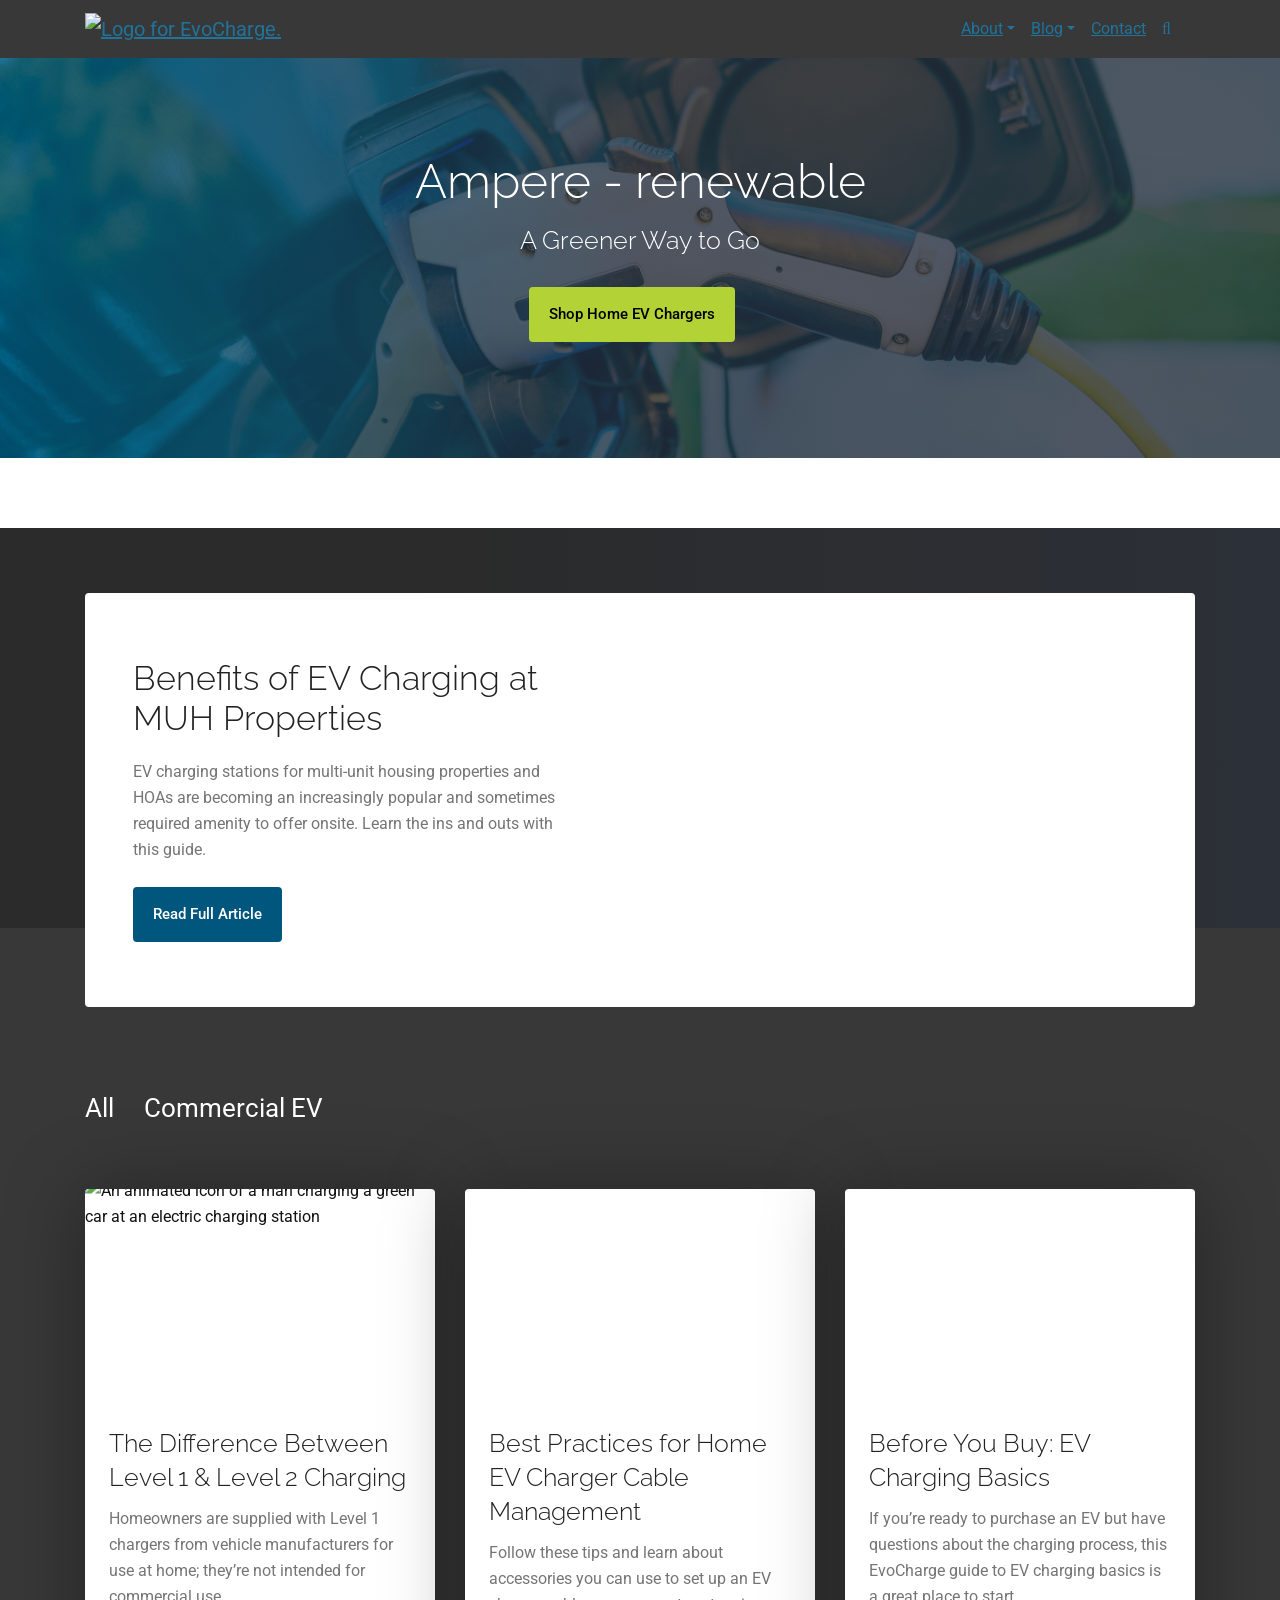
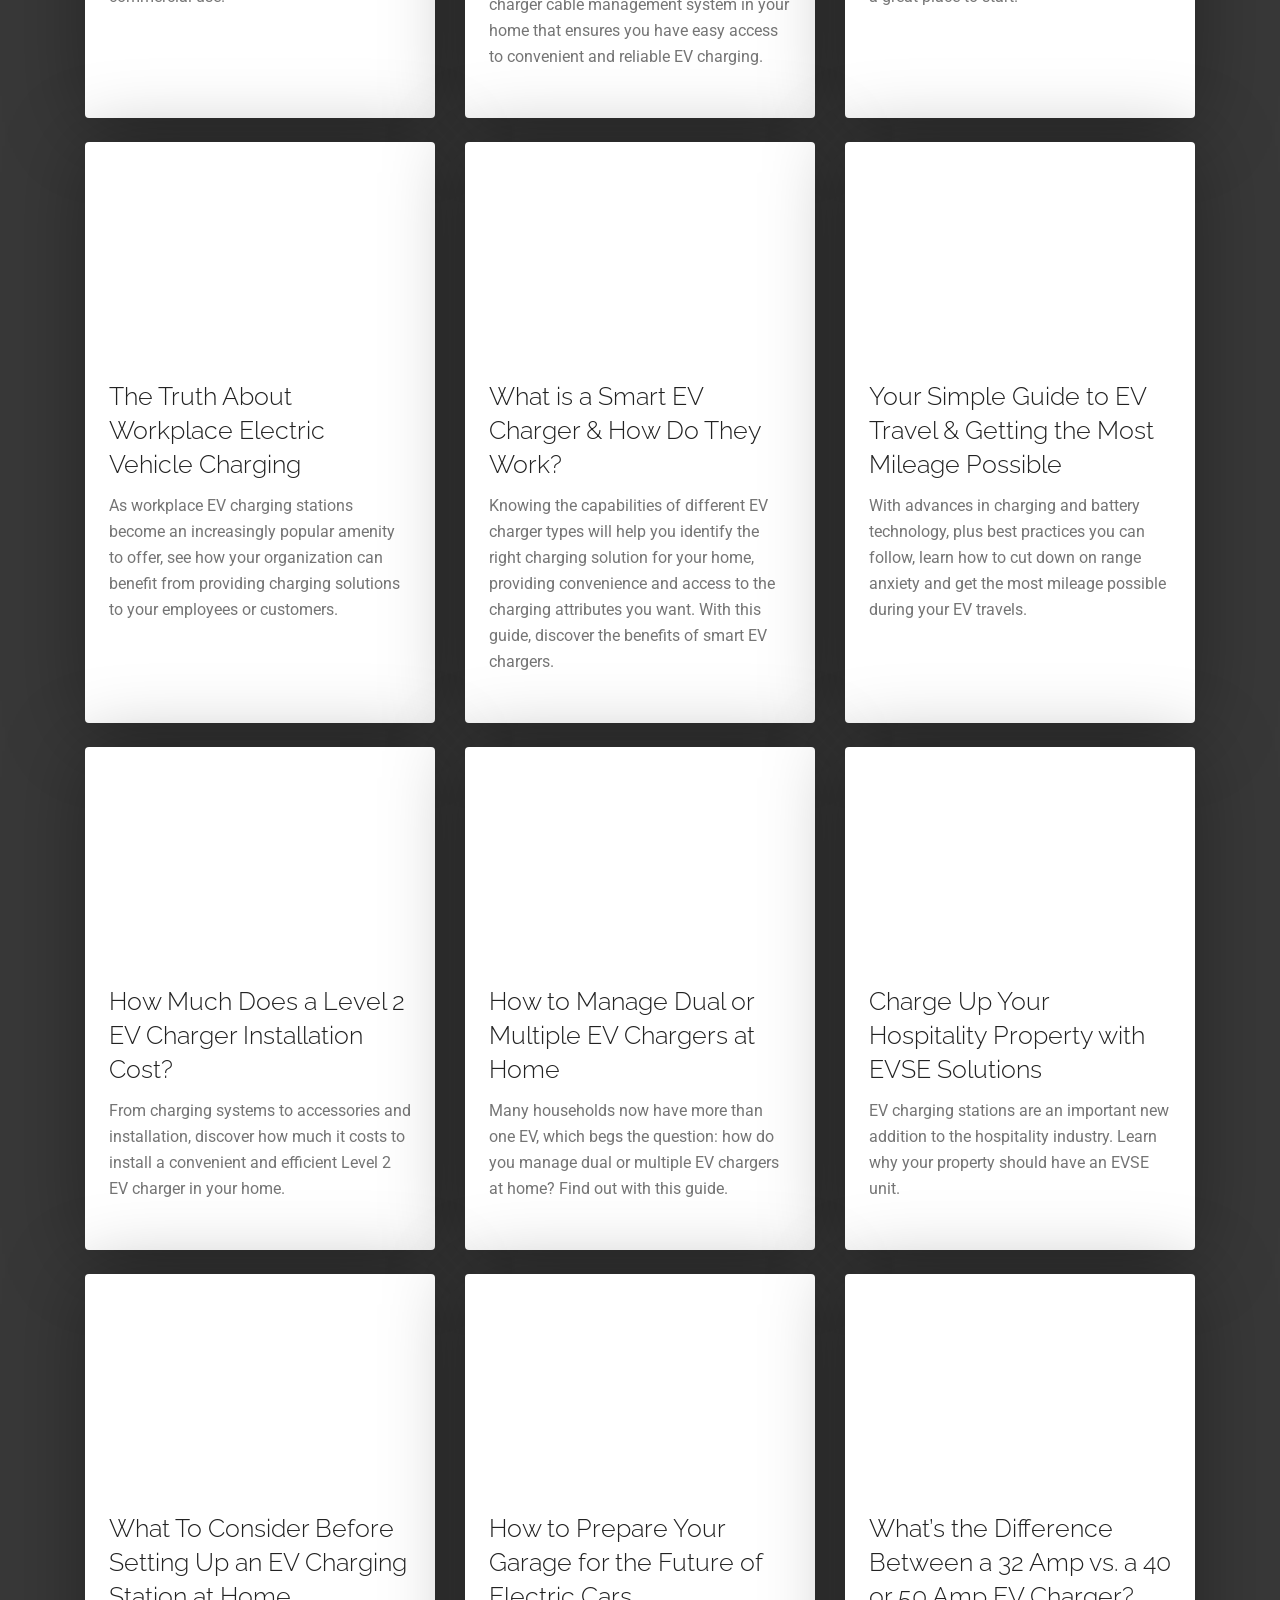
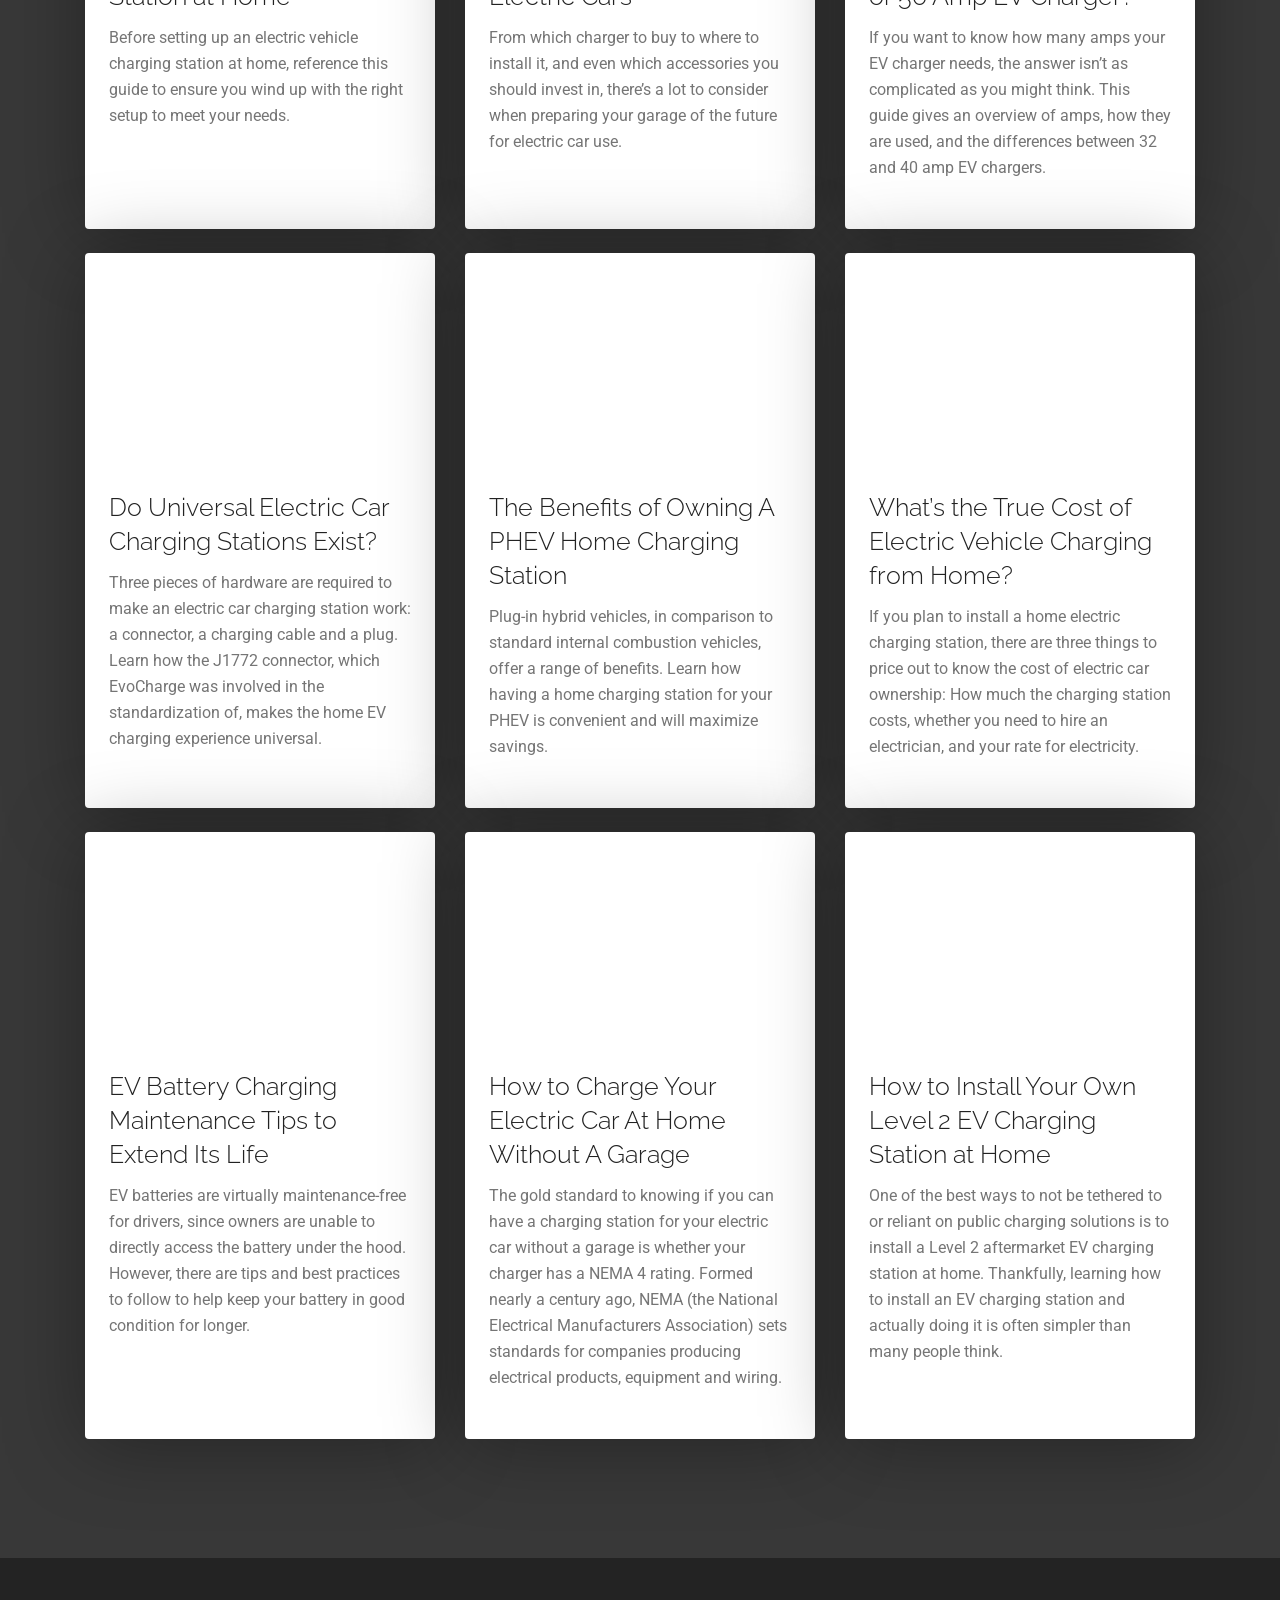
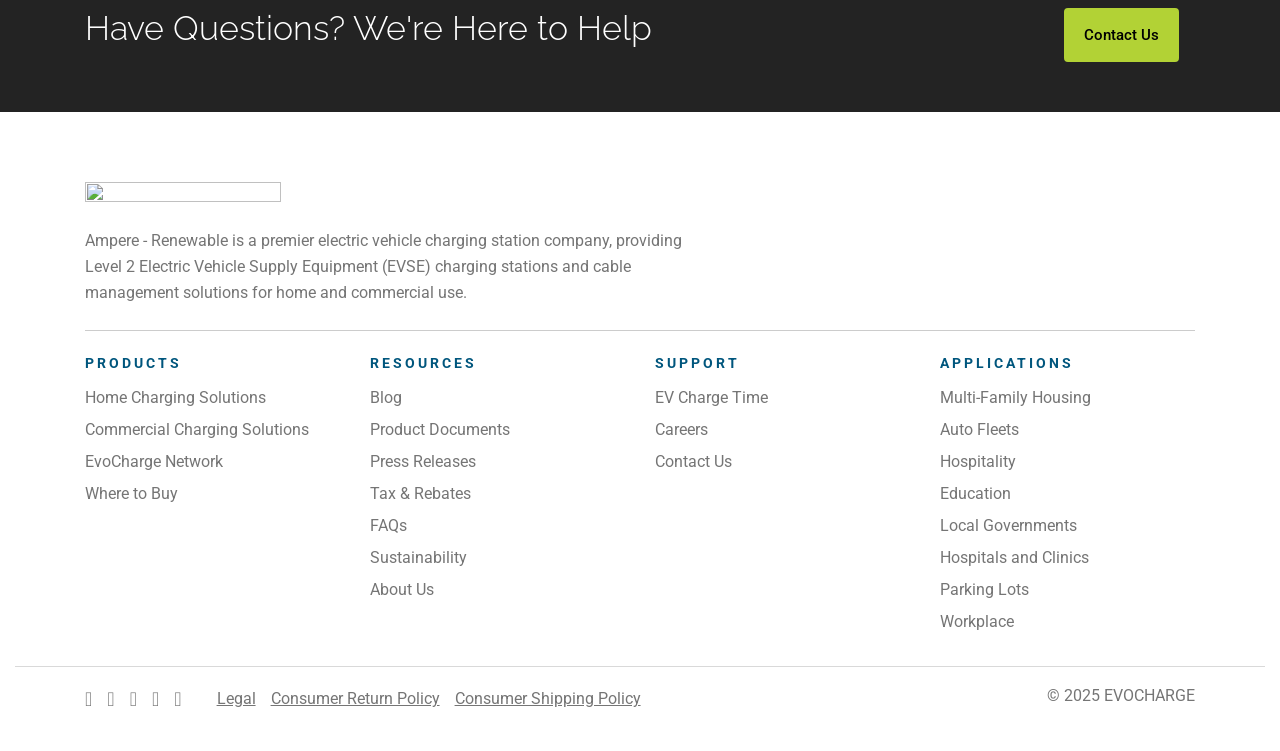
==== commit cf70394b: "Update index.html" ====
--- a/index.html
+++ b/index.html
@@ -530,7 +530,7 @@
 
 					<div class="col-lg-3 d-flex align-items-center shade-bg-mobile">
 						<div class="navbar-brand">
-							<a href="file:///C:/Users/HP/Downloads/saveweb2zip-com-evocharge-com/index.html" class="custom-logo-link" rel="home" aria-current="page"><img width="2985" height="200" src="c:\Users\HP\Documents\Modern Minimalist Black and White Email Signature (4).jpg" class="custom-logo" alt="Logo for EvoCharge." decoding="async" fetchpriority="high"></a>						</div>
+							<a href="index.html" class="custom-logo-link" rel="home" aria-current="page"><img width="2985" height="200" src="Modern Minimalist Black and White Email Signature (4).jpg" class="custom-logo" alt="Logo for EvoCharge." decoding="async" fetchpriority="high"></a>						</div>
 
 					
 					<a href="#searchform" class="search-trigger-menu" data-toggle="modal" data-target="#searchform"><i aria-hidden="true" class="fa fa-search"></i></a>
@@ -541,7 +541,7 @@
 							<span class="sr-only screen-reader-text">Open Menu</span>
 						</span>
 					</button>
-										</div>
+					</div>
 
 					<div class="col-lg-9">
 						<nav id="navbar_main" class="mobile-offcanvas navbar navbar-expand-lg">
@@ -574,7 +574,7 @@
 	</header><!-- .site-header-->
 
 				<section class="site-banner position-relative px-0 pb-0">
-			<img width="1600" height="333" src="LEVEL 1 CHARGER - 3 (13).png" class="banner-img w-100 h-100 position-absolute" alt="" loading="eager" decoding="async" srcset="c:\Users\HP\Contacts\Ampere Content\LEVEL 1 CHARGER - 3 (10).png" sizes="(max-width: 1600px) 100vw, 1600px">			<div class="container">
+			<img width="1600" height="333" src="LEVEL 1 CHARGER - 3 (13).png" class="banner-img w-100 h-100 position-absolute" alt="" loading="eager" decoding="async" srcset="LEVEL 1 CHARGER - 3 (10).png" sizes="(max-width: 1600px) 100vw, 1600px">			<div class="container">
 				<div class="row">
 					<div class="col-12 z-up">
 							<div class="banner-content text-center">
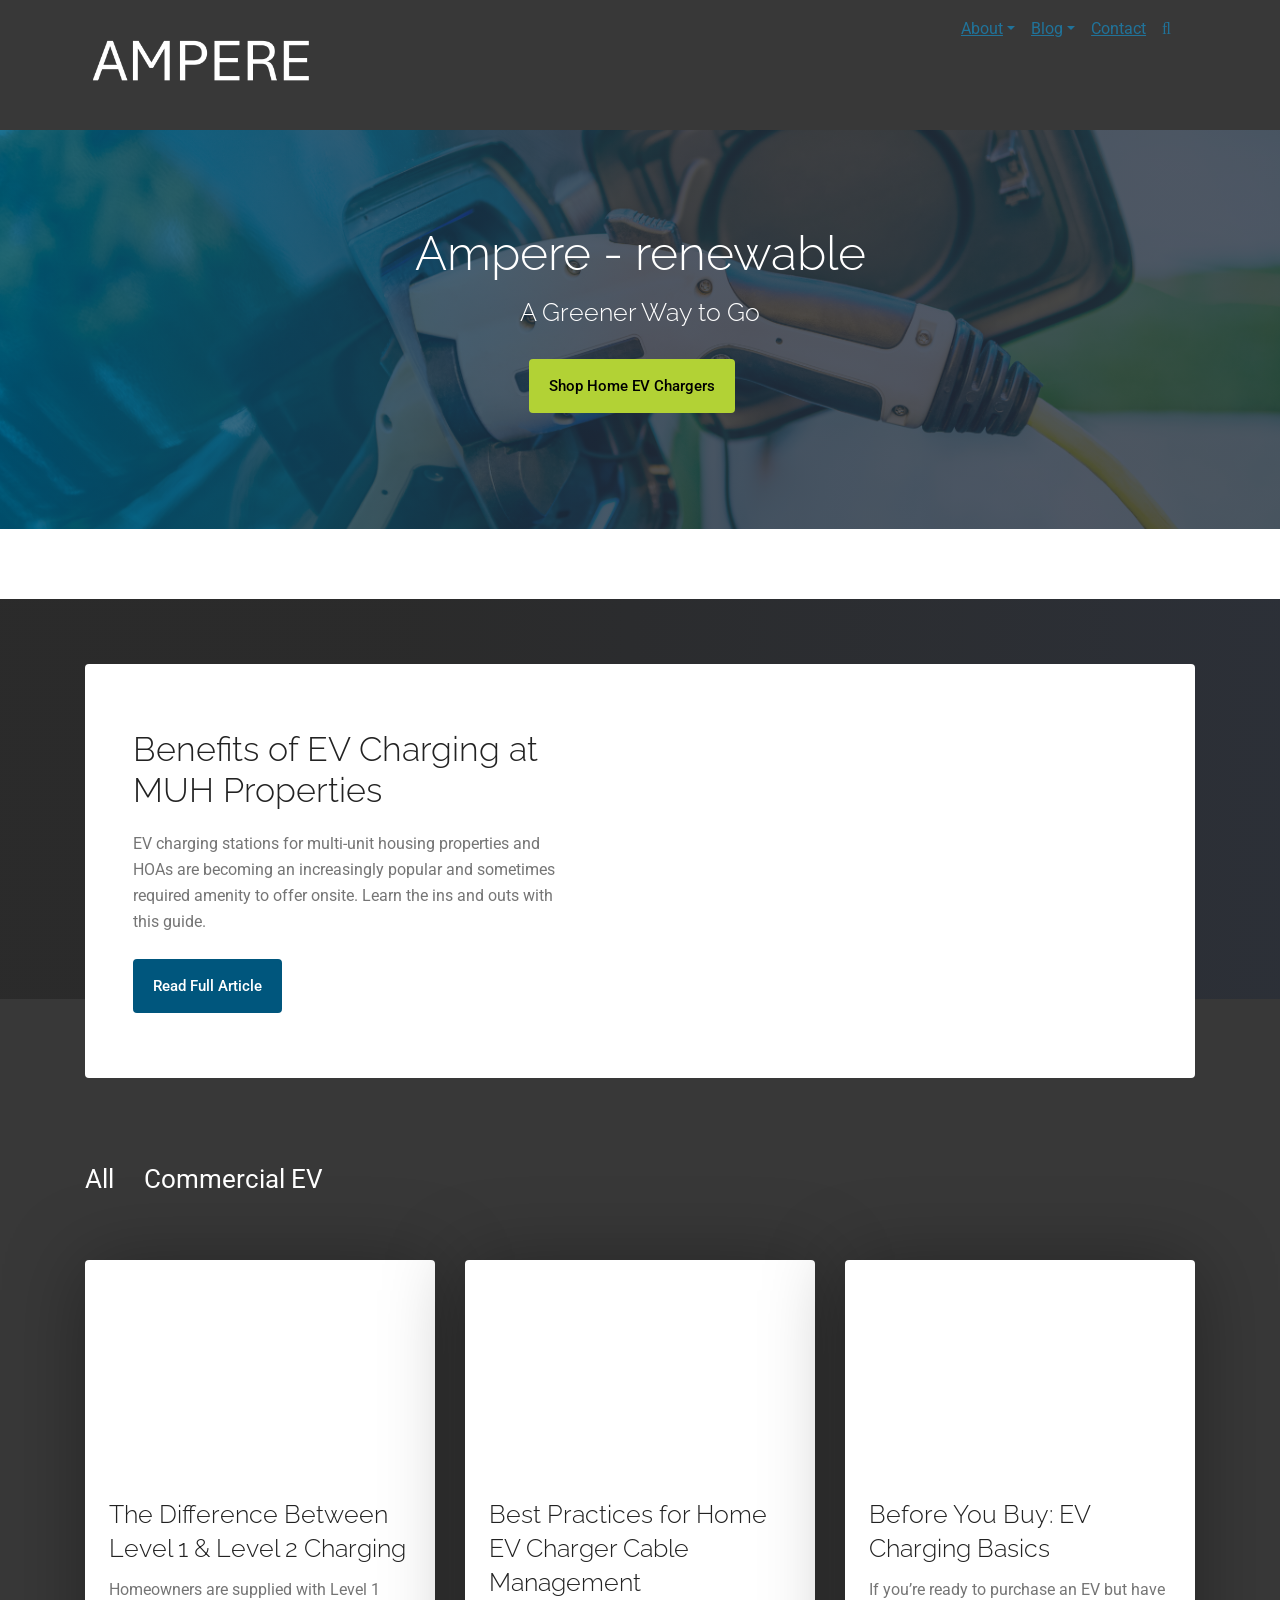
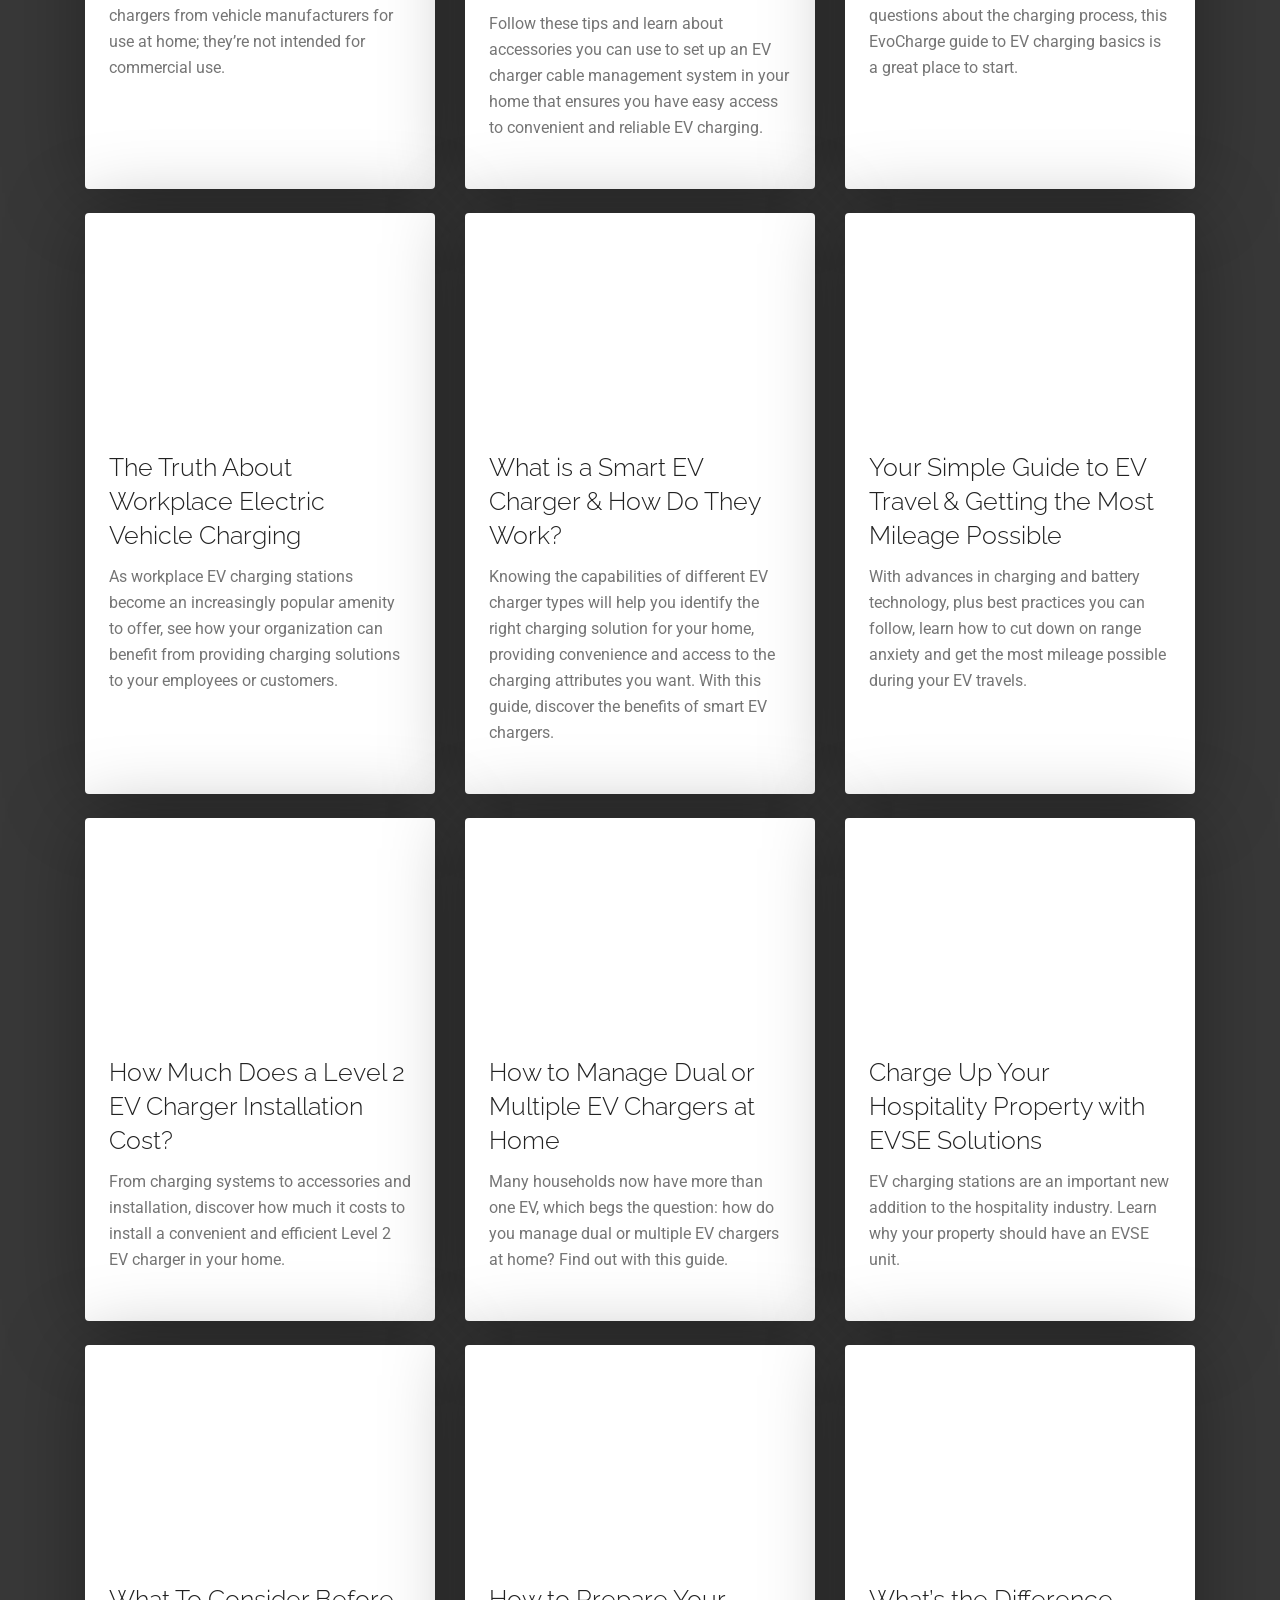
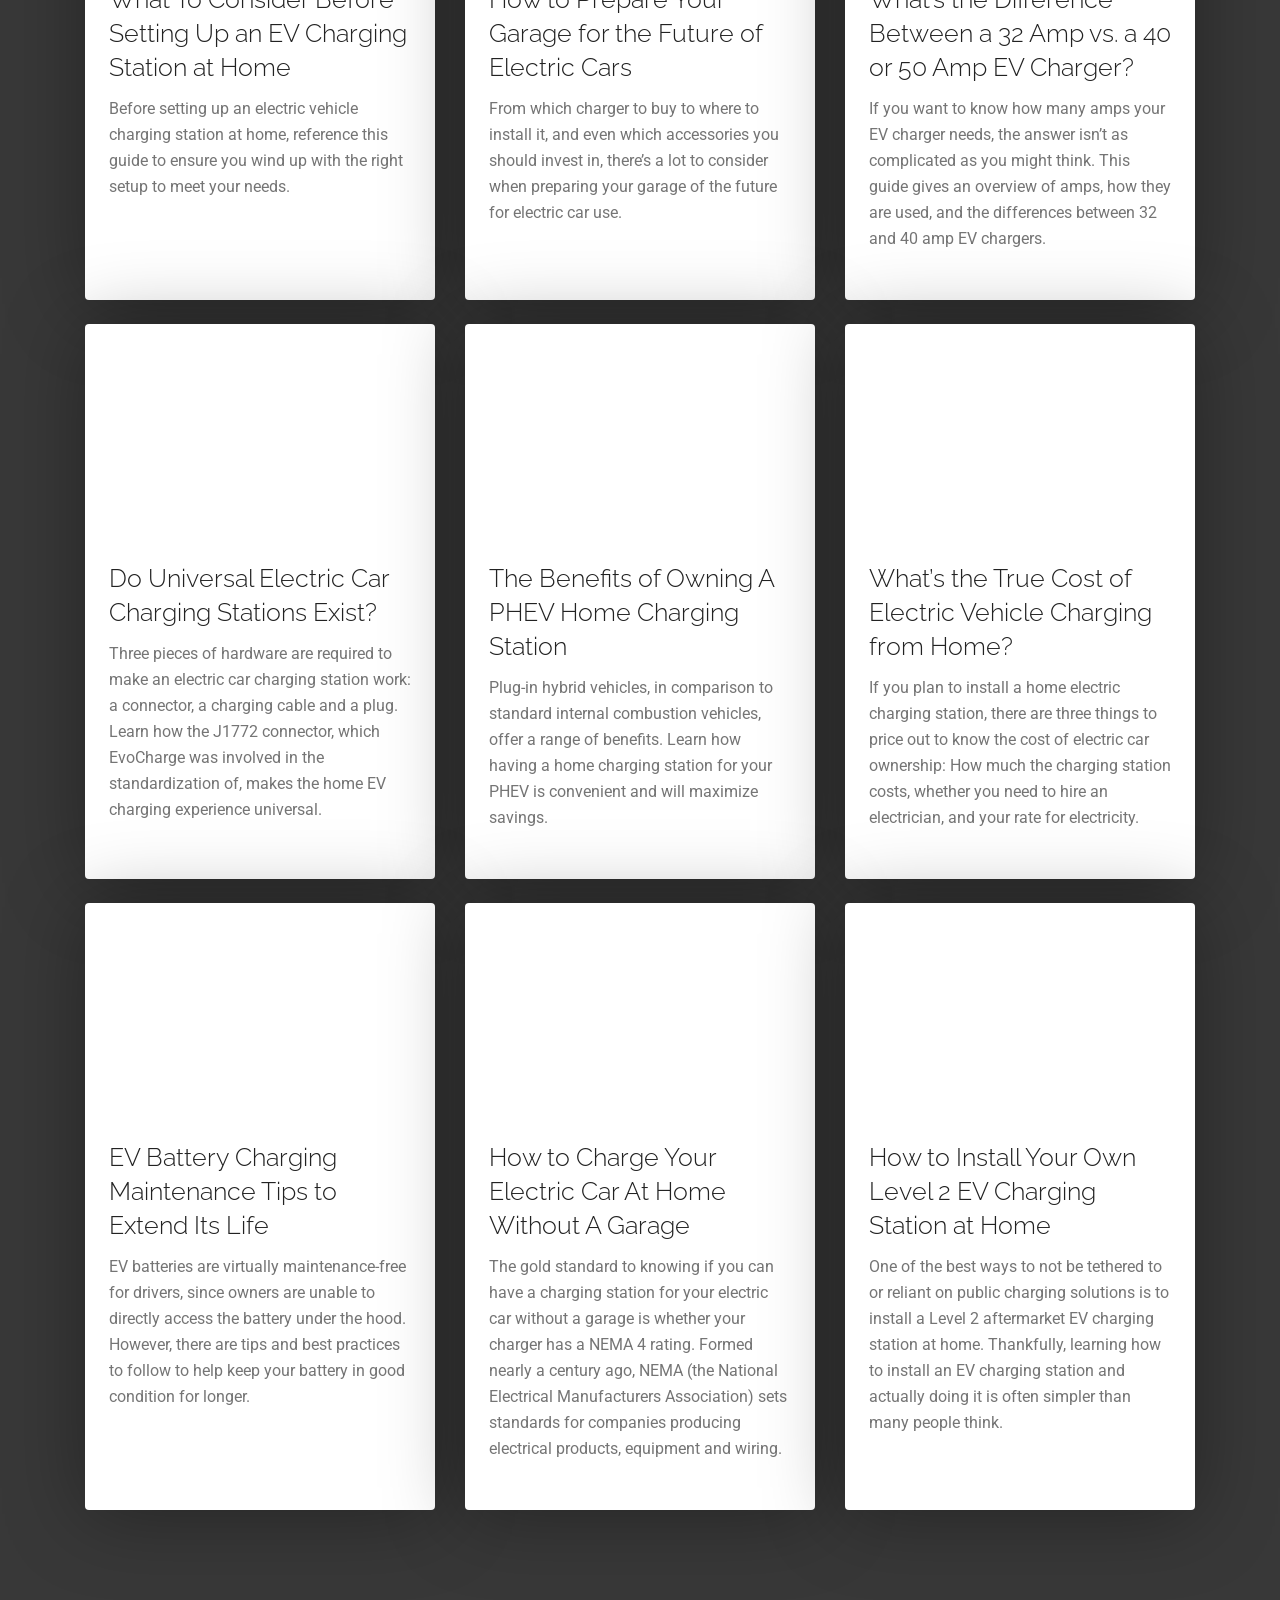
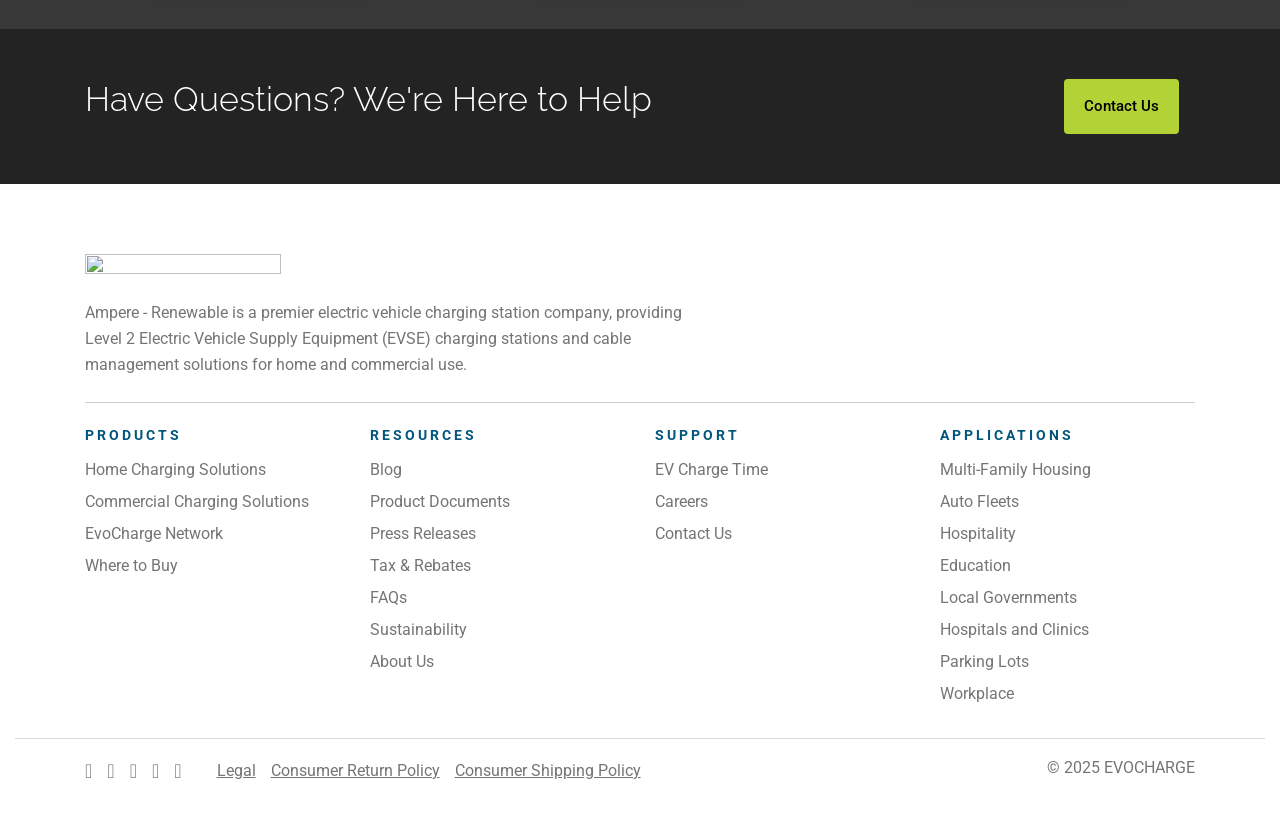
==== commit 1351b8ce: "Update index.html" ====
--- a/index.html
+++ b/index.html
@@ -530,7 +530,7 @@
 
 					<div class="col-lg-3 d-flex align-items-center shade-bg-mobile">
 						<div class="navbar-brand">
-							<a href="index.html" class="custom-logo-link" rel="home" aria-current="page"><img width="2985" height="200" src="Modern Minimalist Black and White Email Signature (4).jpg" class="custom-logo" alt="Logo for EvoCharge." decoding="async" fetchpriority="high"></a>						</div>
+							<a href="index.html" class="custom-logo-link" rel="home" aria-current="page"><img width="2985" height="200" src="Modern Minimalist Black and White Email Signature (4).png" class="custom-logo" alt="Logo for EvoCharge." decoding="async" fetchpriority="high"></a>						</div>
 
 					
 					<a href="#searchform" class="search-trigger-menu" data-toggle="modal" data-target="#searchform"><i aria-hidden="true" class="fa fa-search"></i></a>
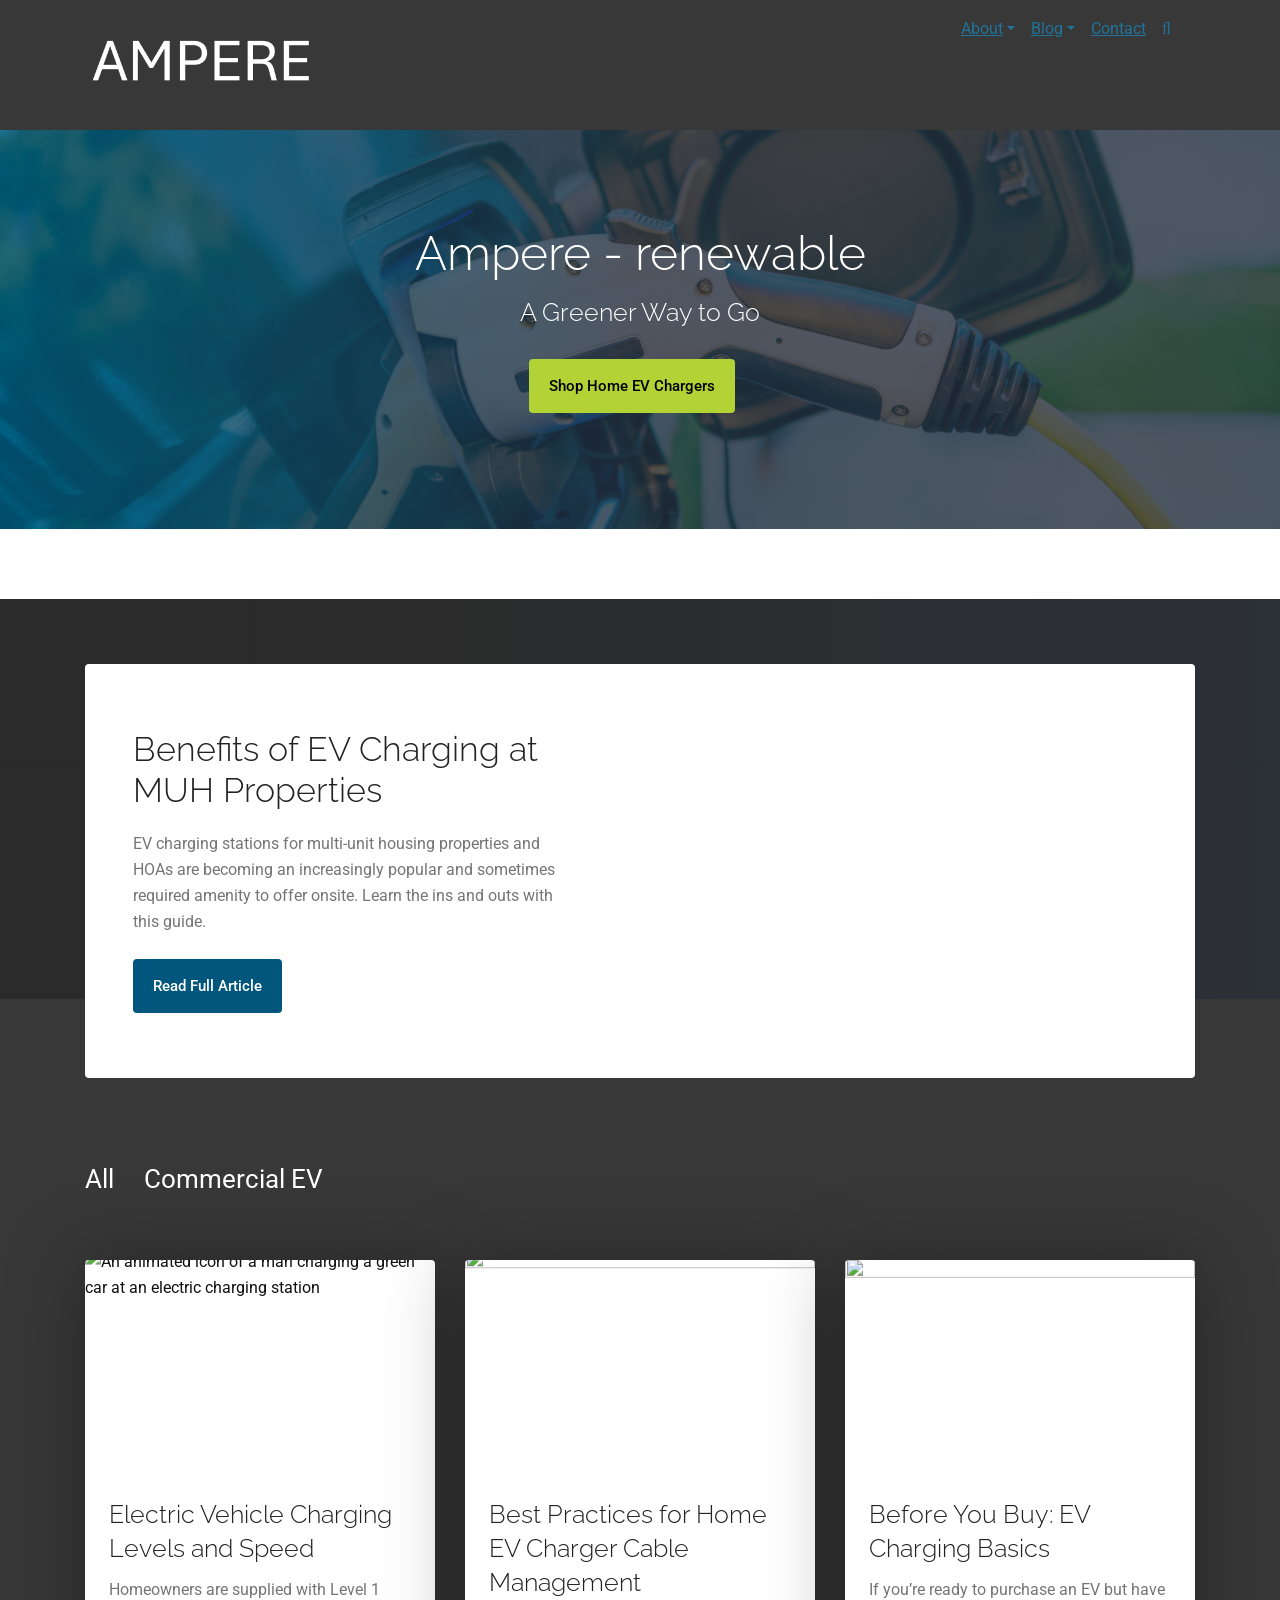
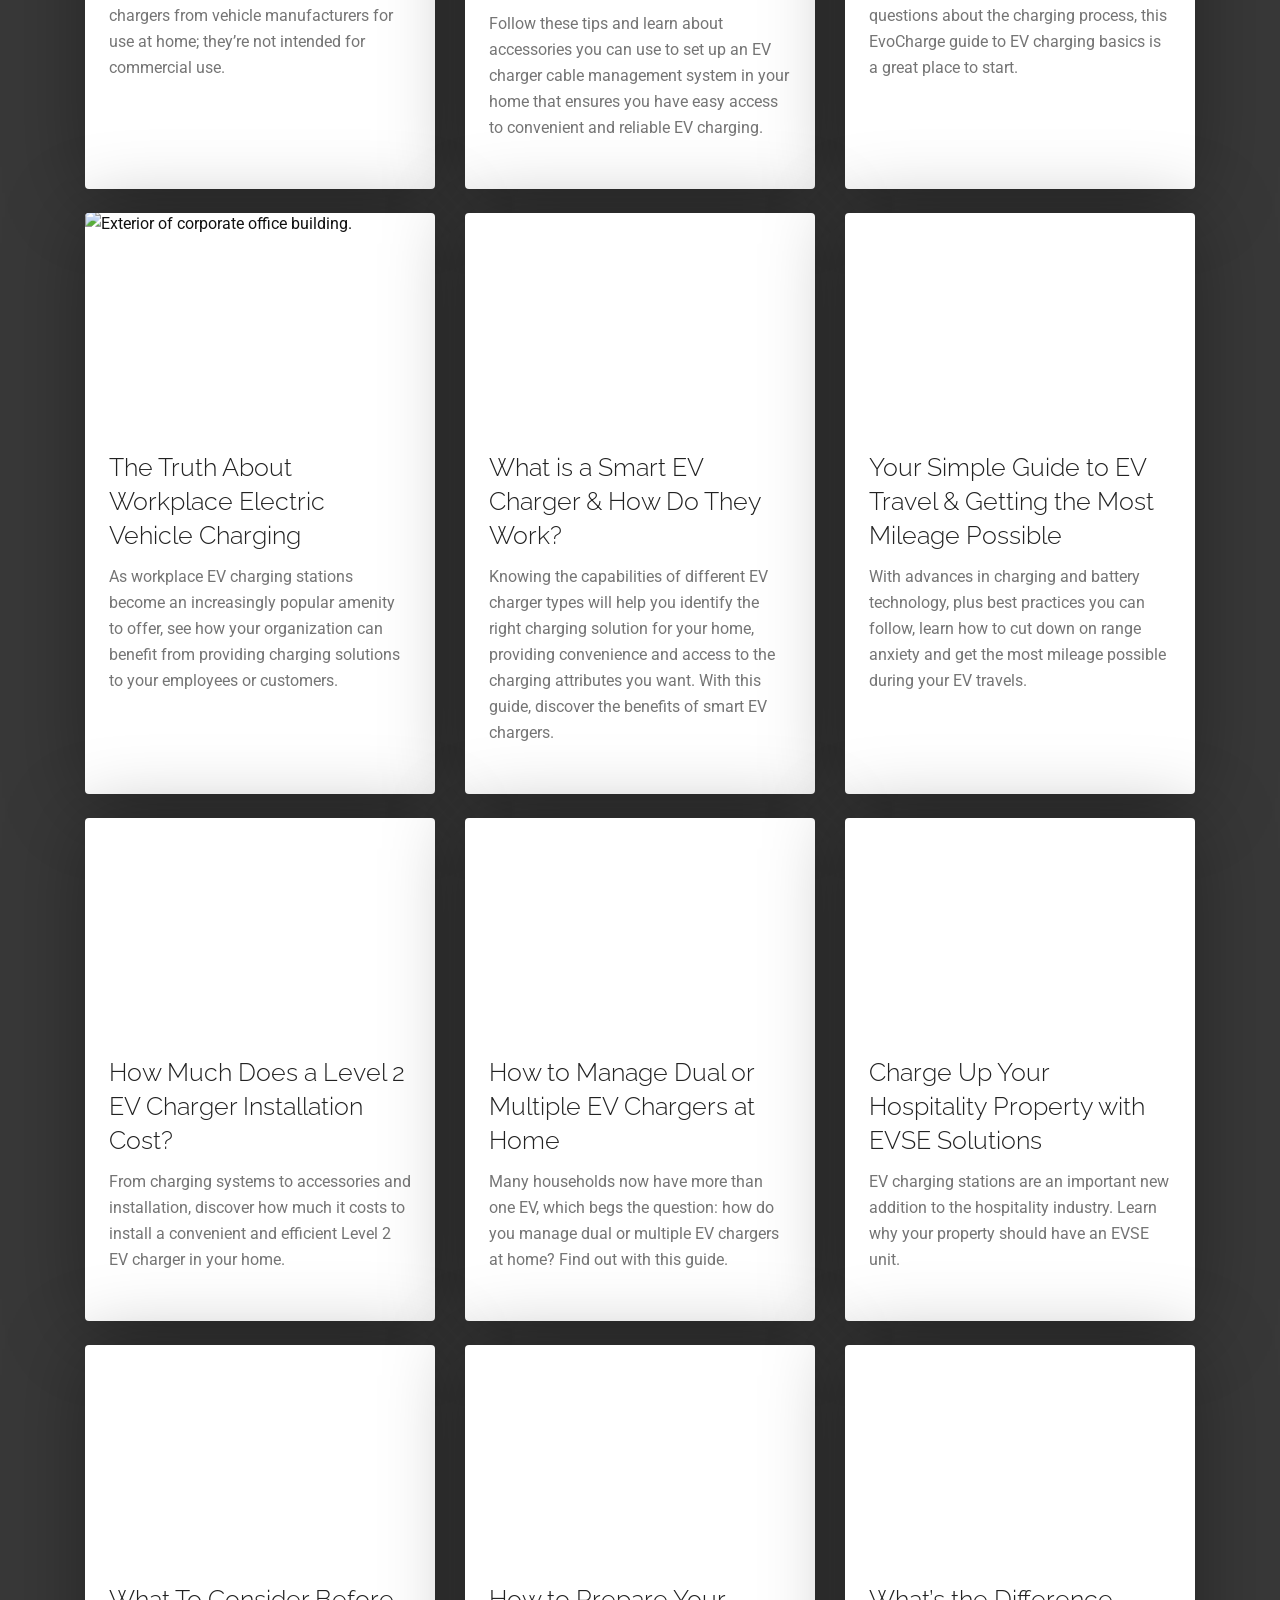
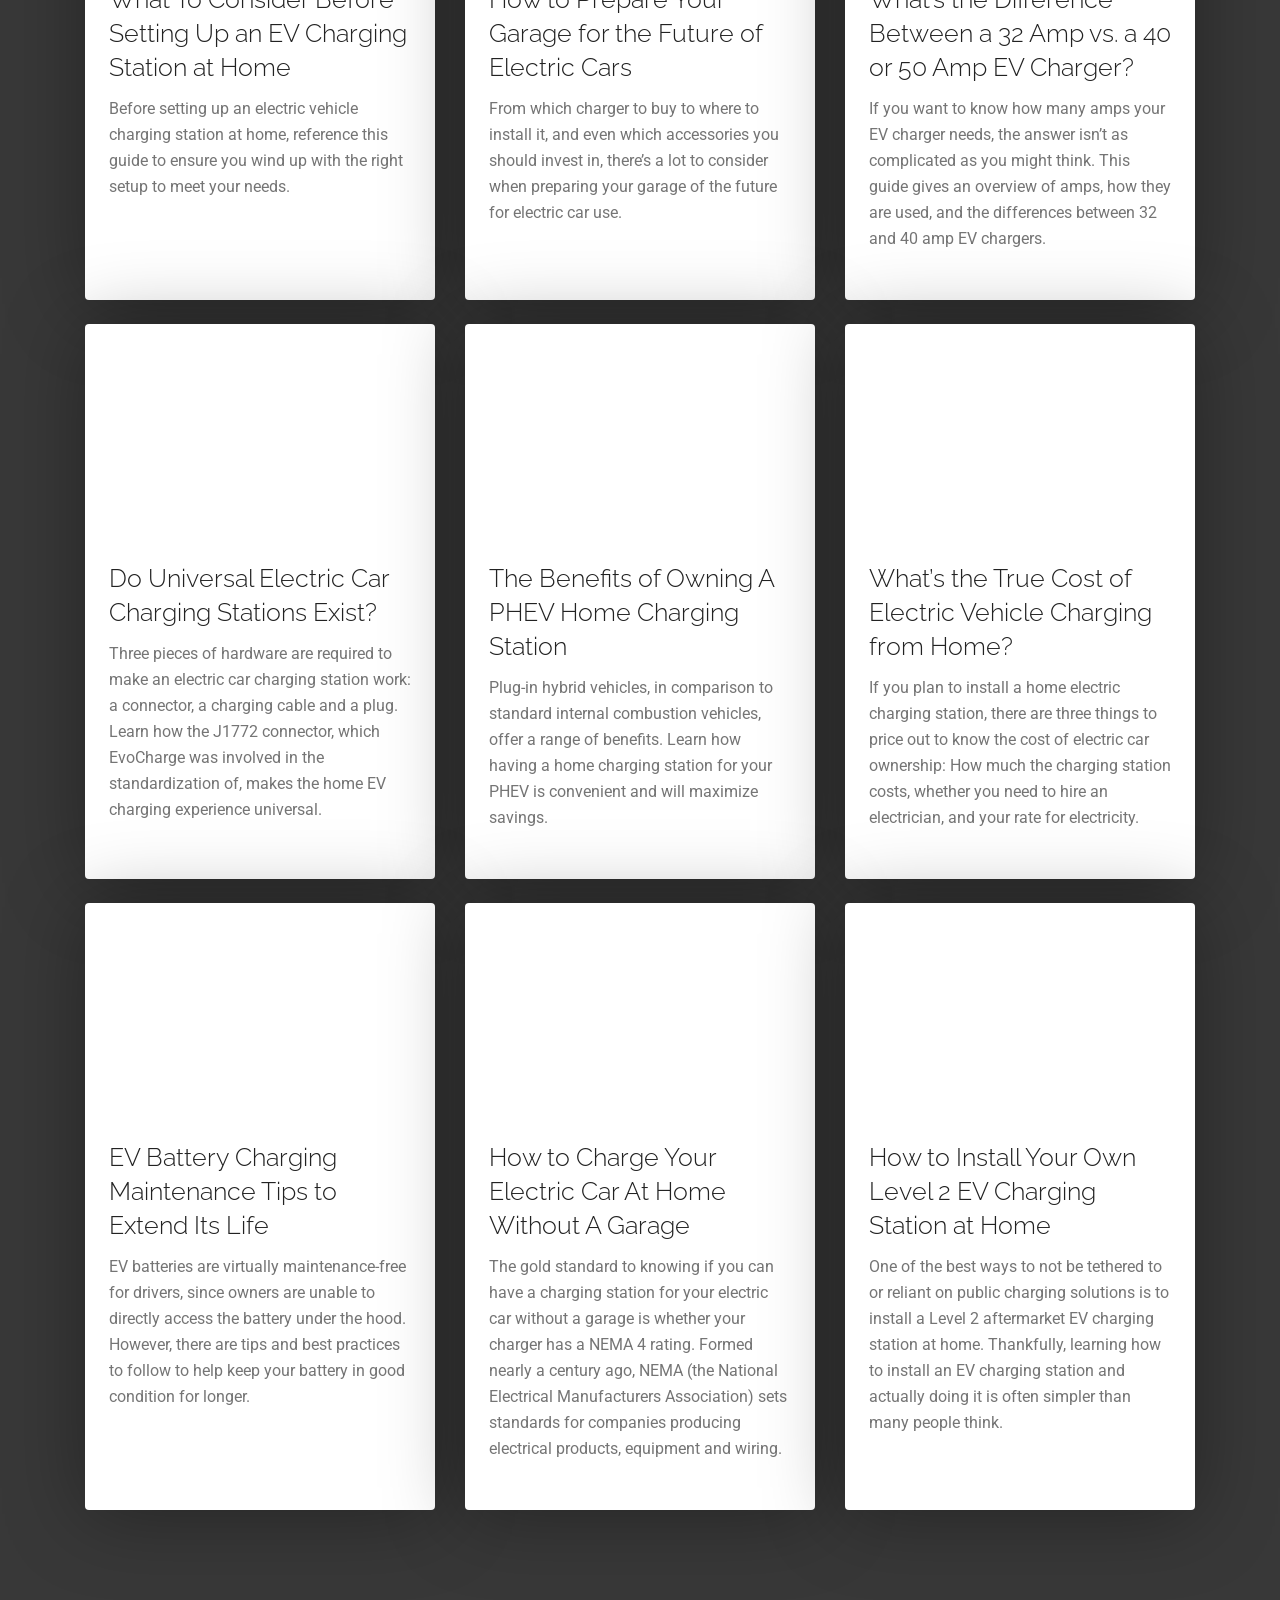
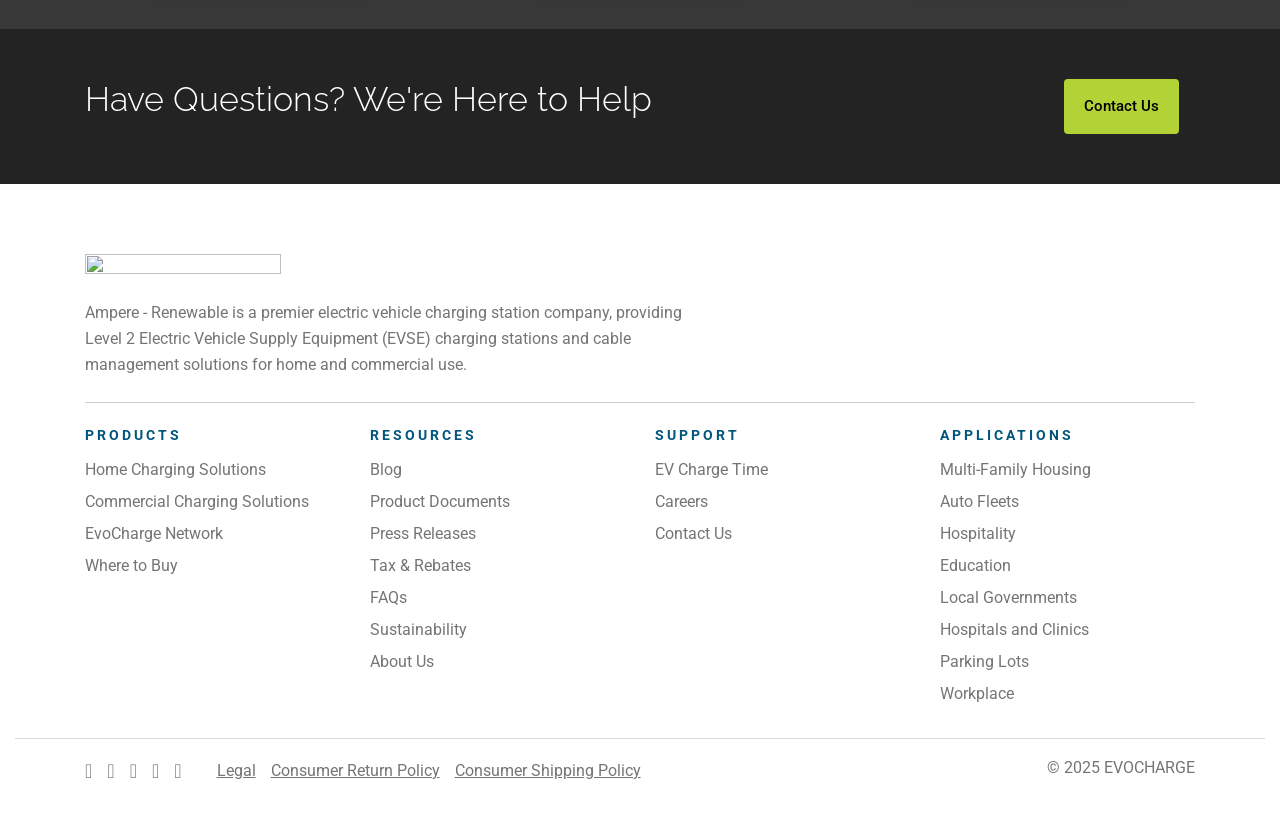
==== commit c436e5ea: "Update index.html" ====
--- a/index.html
+++ b/index.html
@@ -530,7 +530,7 @@
 
 					<div class="col-lg-3 d-flex align-items-center shade-bg-mobile">
 						<div class="navbar-brand">
-							<a href="index.html" class="custom-logo-link" rel="home" aria-current="page"><img width="2985" height="200" src="Modern Minimalist Black and White Email Signature (4).png" class="custom-logo" alt="Logo for EvoCharge." decoding="async" fetchpriority="high"></a>						</div>
+							<a href="index.html" class="custom-logo-link" rel="home" aria-current="page"><img width="1490" height="100" src="Modern Minimalist Black and White Email Signature (4).png" class="custom-logo" alt="Logo for EvoCharge." decoding="async" fetchpriority="high"></a>						</div>
 
 					
 					<a href="#searchform" class="search-trigger-menu" data-toggle="modal" data-target="#searchform"><i aria-hidden="true" class="fa fa-search"></i></a>
@@ -546,18 +546,18 @@
 					<div class="col-lg-9">
 						<nav id="navbar_main" class="mobile-offcanvas navbar navbar-expand-lg">
 
-						<div id="bs-navbar-collapse" class="collapse navbar-collapse"><ul id="primary-menu" class="nav navbar-nav ml-auto" itemscope="" itemtype="http://www.schema.org/SiteNavigationElement"><li id="menu-item-599" class="menu-login-link mobile-login-link d-lg-none half-nav menu-item menu-item-type-post_type menu-item-object-page menu-item-599 nav-item"><a itemprop="url" href="https://evocharge.com/my-account/" class="nav-link"><span itemprop="name">Login</span></a></li>
-
-
-                            <div id="bs-navbar-collapse" class="collapse navbar-collapse"><ul id="primary-menu" class="nav navbar-nav ml-auto" itemscope itemtype="http://www.schema.org/SiteNavigationElement"><li  id="menu-item-599" class="menu-login-link mobile-login-link d-lg-none half-nav menu-item menu-item-type-post_type menu-item-object-page menu-item-599 nav-item"><a itemprop="url" href="https://evocharge.com/my-account/" class="nav-link"><span itemprop="name">Login</span></a></li>
-                                    <li  id="menu-item-853" class="menu-item menu-item-type-post_type menu-item-object-page menu-item-has-children dropdown menu-item-853 nav-item"><a href="#" data-toggle="dropdown" aria-haspopup="true" aria-expanded="false" class="dropdown-toggle nav-link" id="menu-item-dropdown-853"><span itemprop="name">About</span></a>
+						<div id="bs-navbar-collapse" class="collapse navbar-collapse"><ul id="primary-menu" class="nav navbar-nav ml-auto" itemscope="" itemtype="SiteNavigationElement"><li id="menu-item-599" class="menu-login-link mobile-login-link d-lg-none half-nav menu-item menu-item-type-post_type menu-item-object-page menu-item-599 nav-item"><a itemprop="url" href="https://evocharge.com/my-account/" class="nav-link"><span itemprop="name">Login</span></a></li>
+
+
+                            <div id="bs-navbar-collapse" class="collapse navbar-collapse"><ul id="primary-menu" class="nav navbar-nav ml-auto" itemscope itemtype="SiteNavigationElement"><li  id="menu-item-599" class="menu-login-link mobile-login-link d-lg-none half-nav menu-item menu-item-type-post_type menu-item-object-page menu-item-599 nav-item"><a itemprop="url" href="https://evocharge.com/my-account/" class="nav-link"><span itemprop="name">Login</span></a></li>
+                                    <li  id="menu-item-853" class="menu-item menu-item-type-post_type menu-item-object-page menu-item-has-children dropdown menu-item-853 nav-item"><a href="https://evocharge.com/home-charging-solutions/" data-toggle="dropdown" aria-haspopup="true" aria-expanded="false" class="dropdown-toggle nav-link" id="menu-item-dropdown-853"><span itemprop="name">About</span></a>
                                         <ul class="dropdown-menu" aria-labelledby="menu-item-dropdown-853">
                                             <li  id="menu-item-12213" class="menu-item menu-item-type-post_type menu-item-object-page menu-item-12213 nav-item"><a itemprop="url" href="https://evocharge.com/home-charging-solutions/" class="dropdown-item"><span itemprop="name">Shop Level 2 Charging</span></a></li>
                                             <li  id="menu-item-18190" class="menu-item menu-item-type-custom menu-item-object-custom menu-item-18190 nav-item"><a itemprop="url" href="https://evocharge.com/product-category/accessory/" class="dropdown-item"><span itemprop="name">Accessories</span></a></li>
                                             <li  id="menu-item-12215" class="menu-item menu-item-type-post_type menu-item-object-page menu-item-12215 nav-item"><a itemprop="url" href="https://evocharge.com/frequently-asked-questions/" class="dropdown-item"><span itemprop="name">FAQs</span></a></li>
                                         </ul>
                                         </li>
-                                        <li  id="menu-item-436" class="menu-item menu-item-type-custom menu-item-object-custom menu-item-has-children dropdown menu-item-436 nav-item"><a href="#" data-toggle="dropdown" aria-haspopup="true" aria-expanded="false" class="dropdown-toggle nav-link" id="menu-item-dropdown-436"><span itemprop="name">Blog</span></a>
+                                        <li  id="menu-item-436" class="menu-item menu-item-type-custom menu-item-object-custom menu-item-has-children dropdown menu-item-436 nav-item"><a href="blog.html" data-toggle="dropdown" aria-haspopup="true" aria-expanded="false" class="dropdown-toggle nav-link" id="menu-item-dropdown-436"><span itemprop="name">Blog</span></a>
                                         <ul class="dropdown-menu" aria-labelledby="menu-item-dropdown-436">
                                             <li  id="menu-item-521" class="menu-item menu-item-type-post_type menu-item-object-page menu-item-521 nav-item"><a itemprop="url" href="blog.html" class="dropdown-item"><span itemprop="name">EV Charging</span></a></li>
                                             <li  id="menu-item-521" class="menu-item menu-item-type-post_type menu-item-object-page menu-item-521 nav-item"><a itemprop="url" href="commercial-blog.html" class="dropdown-item"><span itemprop="name">Commercial EV</span></a></li>
@@ -664,7 +664,7 @@
                         <div class="col-12">
                             <ul class="blog-menu">
                                 <li class="cat-item"><a href="blog.html">All</a>
-                                    <li class="cat-item cat-item-53"><a href="commercialev.html/">Commercial EV</a>
+                                    <li class="cat-item cat-item-53"><a href="commercialblog.html/">Commercial EV</a>
                             </ul>
                         </div>
                     </div>
@@ -687,7 +687,7 @@
         
                     <div class="blog-card-body p-4 pb-5">
                         <header class="entry-header">
-                                                <h2 class="entry-title"><a href="https://evocharge.com/resources/the-difference-between-level-1-2-ev-chargers-2/" rel="bookmark">The Difference Between Level 1 & Level 2 Charging</a></h2>									</header><!-- .entry-header -->
+                                                <h2 class="entry-title"><a href="charge-speed-blog.html" rel="bookmark">Electric Vehicle Charging Levels and Speed</a></h2>									</header><!-- .entry-header -->
         
                         <div class="entry-content">
                             <p>Homeowners are supplied with Level 1 chargers from vehicle manufacturers for use at home; they’re not intended for commercial use.</p>
@@ -1020,7 +1020,7 @@
                     <div class="col-md-6 col-lg-3">
                         <div class="desktop-footer">
                             <h6 class="menu-title">Products</h6>
-                            <ul id="footer-products" class="menu" itemscope itemtype="http://www.schema.org/SiteNavigationElement"><li id="menu-item-445" class="menu-item menu-item-type-post_type menu-item-object-page menu-item-445"><a href="https://evocharge.com/home-charging-solutions/">Home Charging Solutions</a></li>
+                            <ul id="footer-products" class="menu" itemscope itemtype="SiteNavigationElement"><li id="menu-item-445" class="menu-item menu-item-type-post_type menu-item-object-page menu-item-445"><a href="https://evocharge.com/home-charging-solutions/">Home Charging Solutions</a></li>
         <li id="menu-item-12403" class="menu-item menu-item-type-custom menu-item-object-custom menu-item-12403"><a href="https://commercial.evocharge.com/">Commercial Charging Solutions</a></li>
         <li id="menu-item-12808" class="menu-item menu-item-type-custom menu-item-object-custom menu-item-12808"><a href="https://commercial.evocharge.com/network-services/">EvoCharge Network</a></li>
         <li id="menu-item-6041" class="menu-item menu-item-type-post_type menu-item-object-page menu-item-6041"><a href="https://evocharge.com/where-to-buy/">Where to Buy</a></li>
@@ -1029,7 +1029,7 @@
                     <div class="col-md-6 col-lg-3">
                         <div class="desktop-footer">
                             <h6 class="menu-title">Resources</h6>
-                            <ul id="footer-resources" class="menu" itemscope itemtype="http://www.schema.org/SiteNavigationElement"><li id="menu-item-511" class="menu-item menu-item-type-post_type menu-item-object-page current-menu-item page_item page-item-509 current_page_item current_page_parent menu-item-511"><a href="https://evocharge.com/resources/" aria-current="page">Blog</a></li>
+                            <ul id="footer-resources" class="menu" itemscope itemtype="SiteNavigationElement"><li id="menu-item-511" class="menu-item menu-item-type-post_type menu-item-object-page current-menu-item page_item page-item-509 current_page_item current_page_parent menu-item-511"><a href="https://evocharge.com/resources/" aria-current="page">Blog</a></li>
         <li id="menu-item-450" class="menu-item menu-item-type-post_type_archive menu-item-object-technical_documents menu-item-450"><a href="https://evocharge.com/resources/product-documents/">Product Documents</a></li>
         <li id="menu-item-12348" class="menu-item menu-item-type-taxonomy menu-item-object-category menu-item-12348"><a href="https://evocharge.com/resources/category/press-releases/">Press Releases</a></li>
         <li id="menu-item-448" class="menu-item menu-item-type-post_type menu-item-object-page menu-item-448"><a href="https://evocharge.com/tax-rebates/">Tax & Rebates</a></li>
@@ -1041,7 +1041,7 @@
                     <div class="col-md-6 col-lg-3">
                         <div class="desktop-footer">
                             <h6 class="menu-title">Support</h6>
-                            <ul id="footer-support" class="menu" itemscope itemtype="http://www.schema.org/SiteNavigationElement"><li id="menu-item-3327" class="menu-item menu-item-type-custom menu-item-object-custom menu-item-3327"><a href="/resources/vehicle-charger-specs/">EV Charge Time</a></li>
+                            <ul id="footer-support" class="menu" itemscope itemtype="SiteNavigationElement"><li id="menu-item-3327" class="menu-item menu-item-type-custom menu-item-object-custom menu-item-3327"><a href="/resources/vehicle-charger-specs/">EV Charge Time</a></li>
         <li id="menu-item-1947" class="menu-item menu-item-type-custom menu-item-object-custom menu-item-1947"><a href="https://phillipsandtemro.com/about/careers/">Careers</a></li>
         <li id="menu-item-451" class="menu-item menu-item-type-post_type menu-item-object-page menu-item-451"><a href="https://evocharge.com/contact-us/">Contact Us</a></li>
         </ul>                </div>
@@ -1049,7 +1049,7 @@
                     <div class="col-md-6 col-lg-3">
                         <div class="desktop-footer">
                             <h6 class="menu-title">Applications</h6>
-                            <ul id="footer-applications" class="menu" itemscope itemtype="http://www.schema.org/SiteNavigationElement"><li id="menu-item-14358" class="menu-item menu-item-type-custom menu-item-object-custom menu-item-14358"><a href="https://commercial.evocharge.com/applications/ev-charging-stations-workplace/">Multi-Family Housing</a></li>
+                            <ul id="footer-applications" class="menu" itemscope itemtype="SiteNavigationElement"><li id="menu-item-14358" class="menu-item menu-item-type-custom menu-item-object-custom menu-item-14358"><a href="https://commercial.evocharge.com/applications/ev-charging-stations-workplace/">Multi-Family Housing</a></li>
         <li id="menu-item-14359" class="menu-item menu-item-type-custom menu-item-object-custom menu-item-14359"><a href="https://commercial.evocharge.com/applications/ev-fleet-charging/">Auto Fleets</a></li>
         <li id="menu-item-14360" class="menu-item menu-item-type-custom menu-item-object-custom menu-item-14360"><a href="https://commercial.evocharge.com/applications/hospitality-ev-charging-station/">Hospitality</a></li>
         <li id="menu-item-14361" class="menu-item menu-item-type-custom menu-item-object-custom menu-item-14361"><a href="https://commercial.evocharge.com/applications/campus-ev-charging-stations/">Education</a></li>
@@ -1093,7 +1093,7 @@
         
                             </ul>
         
-                            <ul id="footer-terms" class="menu menu-terms d-lg-flex" itemscope itemtype="http://www.schema.org/SiteNavigationElement"><li id="menu-item-1171" class="menu-item menu-item-type-custom menu-item-object-custom menu-item-1171"><a target="_blank" href="https://evocharge.com/legal">Legal</a></li>
+                            <ul id="footer-terms" class="menu menu-terms d-lg-flex" itemscope itemtype="SiteNavigationElement"><li id="menu-item-1171" class="menu-item menu-item-type-custom menu-item-object-custom menu-item-1171"><a target="_blank" href="https://evocharge.com/legal">Legal</a></li>
         <li id="menu-item-12239" class="menu-item menu-item-type-custom menu-item-object-custom menu-item-12239"><a href="https://evocharge.com/return-policy/">Consumer Return Policy</a></li>
         <li id="menu-item-18351" class="menu-item menu-item-type-post_type menu-item-object-page menu-item-18351"><a href="https://evocharge.com/shipping-policy/">Consumer Shipping Policy</a></li>
         </ul>
